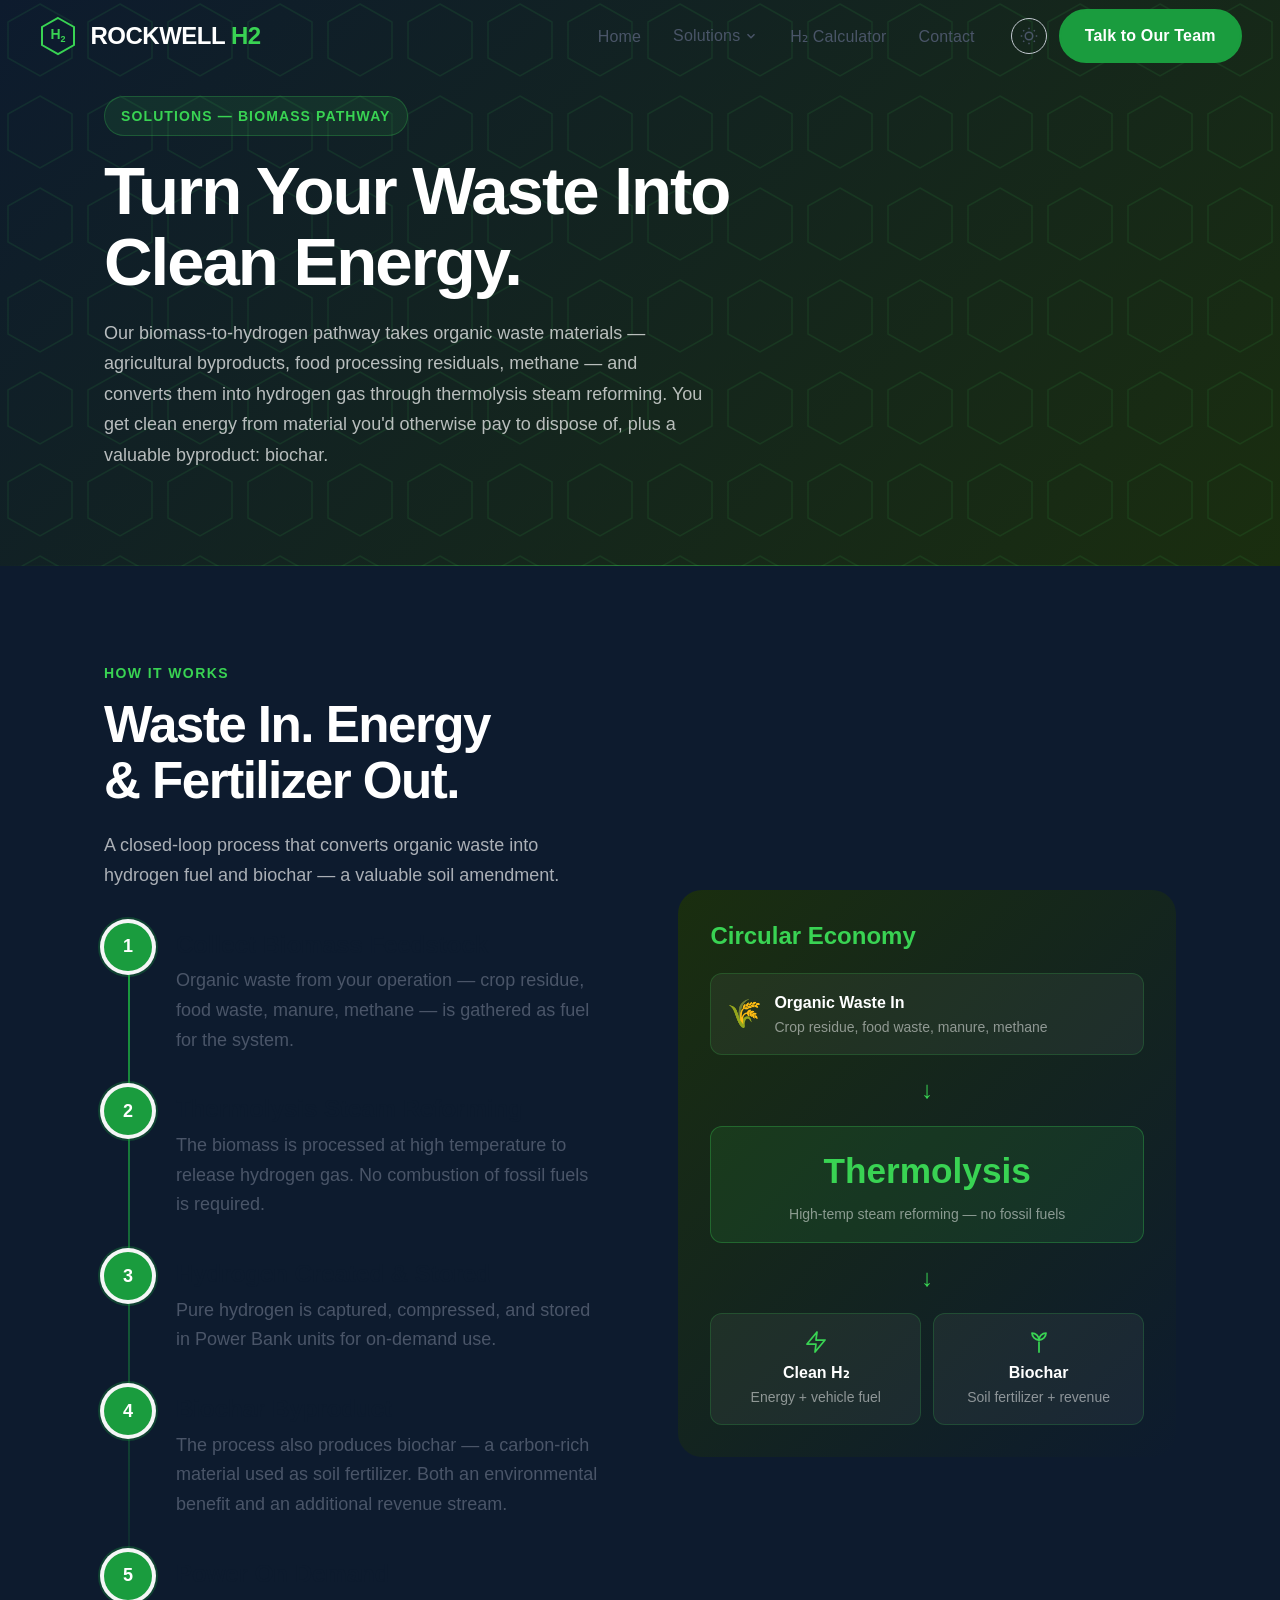
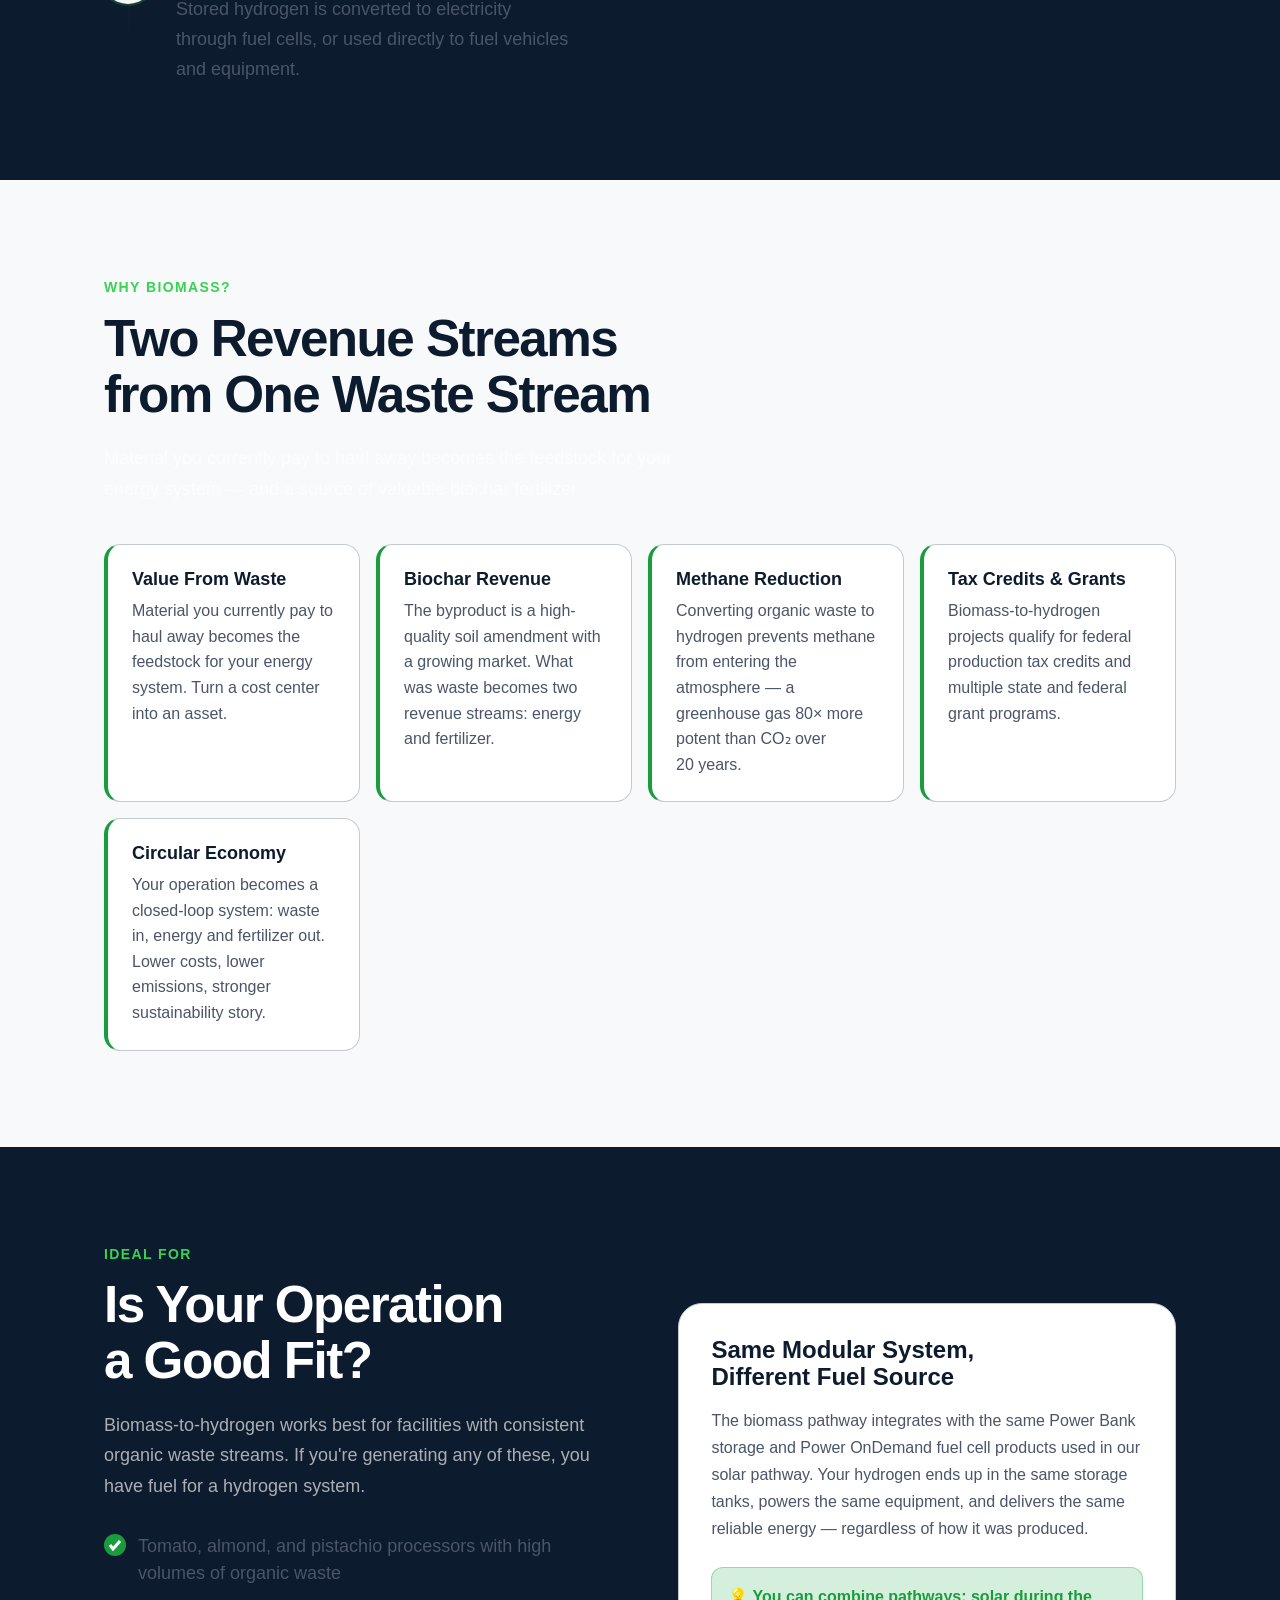
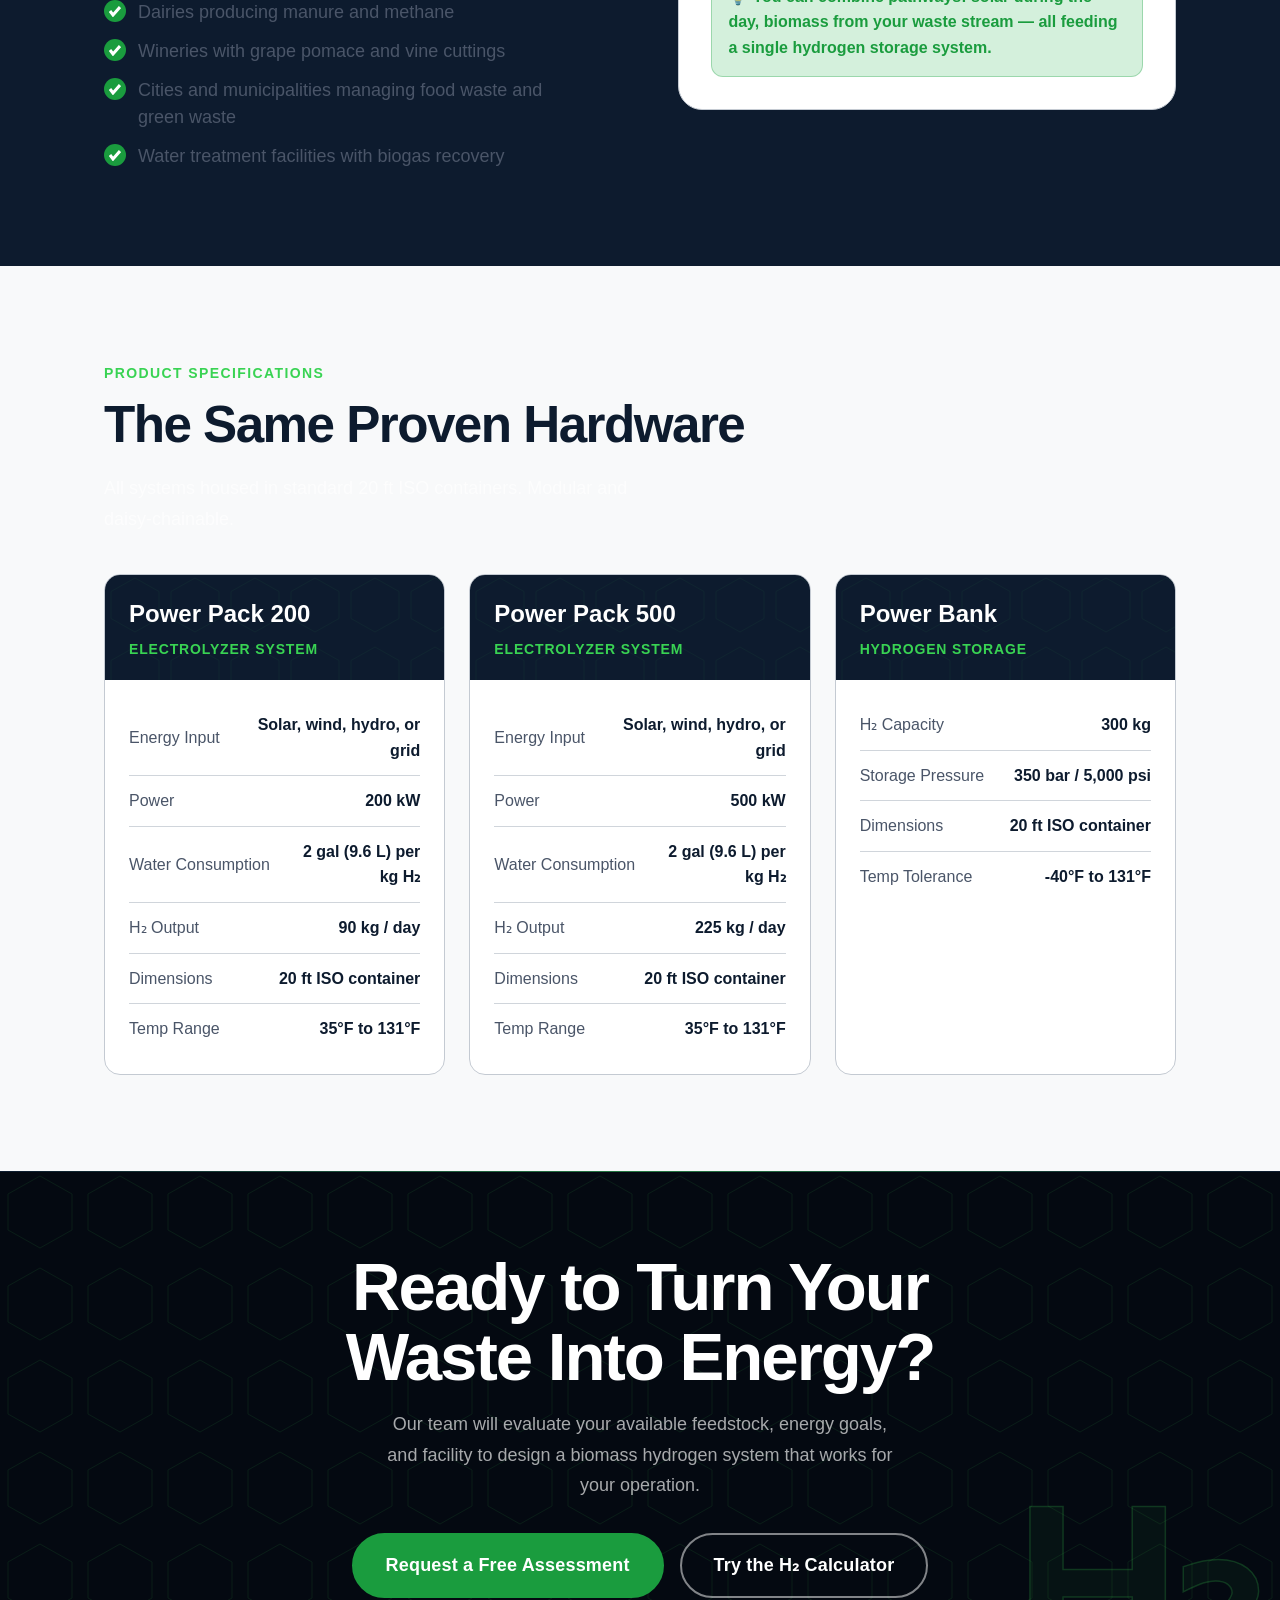
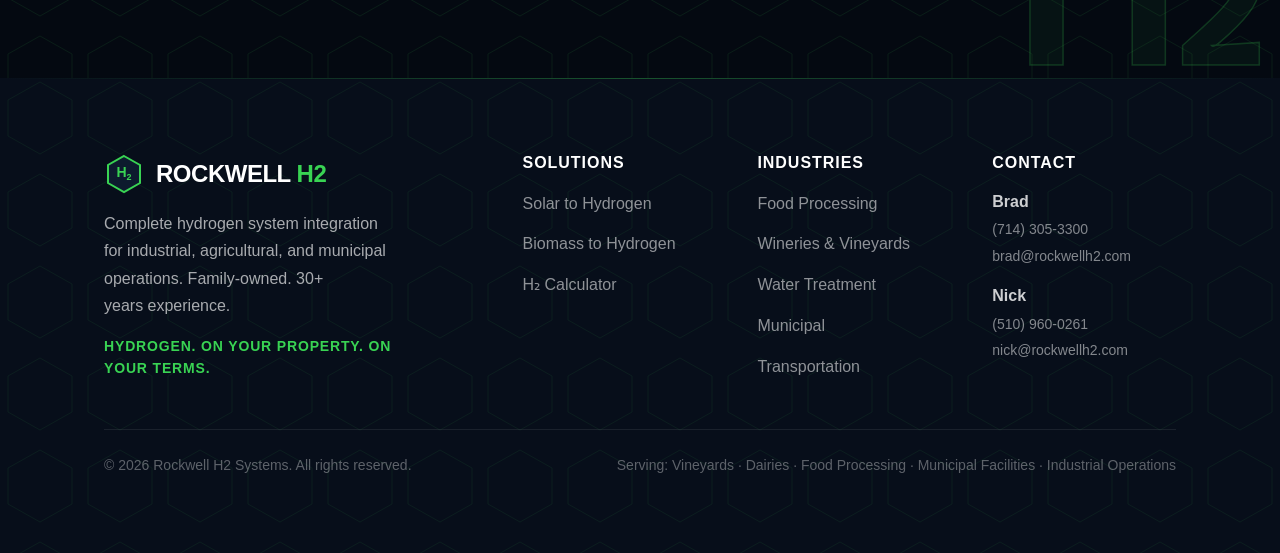
==== biomass.html @ 5718ad21 "feat: mobile layout for biomass.html inner page Add inner-two-col class to 2-col inline grid wrapper" ====
<!DOCTYPE html>
<html lang="en" data-theme="light">
<head>
  <meta charset="UTF-8" />
  <meta name="viewport" content="width=device-width, initial-scale=1.0" />
  <title>Biomass to Hydrogen — Rockwell H2 Systems</title>
  <meta name="description" content="Turn organic waste into clean hydrogen energy. Rockwell H2's biomass-to-hydrogen systems use thermolysis steam reforming to convert agricultural byproducts, food waste, and methane into hydrogen — plus biochar fertilizer." />
  <link rel="preconnect" href="https://api.fontshare.com" />
  <link href="https://api.fontshare.com/v2/css?f[]=cabinet-grotesk@400,500,700,800,900&f[]=satoshi@400,500,700&display=swap" rel="stylesheet" />
  <link rel="stylesheet" href="./base.css" />
  <link rel="stylesheet" href="./style.css" />
</head>
<body>
<a class="skip-link" href="#main-content">Skip to main content</a>

<!-- HEADER -->
<header class="site-header" id="site-header">
  <nav class="nav container">
    <a href="./index.html" class="nav-logo" aria-label="Rockwell H2 Systems Home">
      <svg class="nav-logo-mark" viewBox="0 0 40 40" fill="none">
        <polygon points="20,2 36,11 36,29 20,38 4,29 4,11" fill="#0d1b2e" stroke="#39d353" stroke-width="2"/>
        <text text-anchor="middle" font-family="sans-serif" font-weight="900" fill="#39d353"><tspan x="20" y="23" font-size="14">H</tspan><tspan dy="3" font-size="9">2</tspan></text>
      </svg>
      <span class="nav-logo-text">ROCKWELL <span>H2</span></span>
    </a>
    <ul class="nav-links" role="list">
      <li><a href="./index.html">Home</a></li>
      <li class="nav-dropdown">
        <button class="nav-dropdown-toggle" aria-haspopup="true" aria-expanded="false">
          Solutions
          <svg width="14" height="14" viewBox="0 0 24 24" fill="none" stroke="currentColor" stroke-width="2.5"><path d="M6 9l6 6 6-6"/></svg>
        </button>
        <div class="nav-dropdown-menu">
          <a href="./solar.html">Solar to Hydrogen</a>
          <a href="./biomass.html" aria-current="page">Biomass to Hydrogen</a>
        </div>
      </li>
      <li><a href="./calculator.html">H₂ Calculator</a></li>
      <li><a href="./contact.html">Contact</a></li>
    </ul>
    <div class="nav-right">
      <button class="theme-toggle" data-theme-toggle aria-label="Switch to dark mode">
        <svg width="18" height="18" viewBox="0 0 24 24" fill="none" stroke="currentColor" stroke-width="2"><circle cx="12" cy="12" r="5"/><path d="M12 1v2M12 21v2M4.22 4.22l1.42 1.42M18.36 18.36l1.42 1.42M1 12h2M21 12h2M4.22 19.78l1.42-1.42M18.36 5.64l1.42-1.42"/></svg>
      </button>
      <a href="./contact.html" class="btn btn-primary">Talk to Our Team</a>
    </div>
    <button class="nav-hamburger" id="hamburger" aria-label="Open menu" aria-expanded="false">
      <svg width="24" height="24" viewBox="0 0 24 24" fill="none" stroke="currentColor" stroke-width="2"><path d="M3 12h18M3 6h18M3 18h18"/></svg>
    </button>
  </nav>
</header>

<div class="mobile-menu" id="mobile-menu" role="dialog" aria-modal="true" aria-label="Navigation menu">
  <div class="mobile-menu-header">
    <a href="./index.html" class="nav-logo">
      <svg class="nav-logo-mark" viewBox="0 0 40 40" fill="none">
        <polygon points="20,2 36,11 36,29 20,38 4,29 4,11" fill="#0d1b2e" stroke="#39d353" stroke-width="2"/>
        <text text-anchor="middle" font-family="sans-serif" font-weight="900" fill="#39d353"><tspan x="20" y="23" font-size="14">H</tspan><tspan dy="3" font-size="9">2</tspan></text>
      </svg>
      <span class="nav-logo-text">ROCKWELL <span>H2</span></span>
    </a>
    <button class="mobile-menu-close" id="mobile-close" aria-label="Close menu">
      <svg width="24" height="24" viewBox="0 0 24 24" fill="none" stroke="currentColor" stroke-width="2"><path d="M18 6L6 18M6 6l12 12"/></svg>
    </button>
  </div>
  <a href="./index.html">Home</a>
  <a href="./solar.html">Solar to Hydrogen</a>
  <a href="./biomass.html">Biomass to Hydrogen</a>
  <a href="./calculator.html">H₂ Calculator</a>
  <a href="./contact.html">Contact</a>
  <div style="margin-top: auto; padding-top: 2rem;"><a href="./contact.html" class="btn btn-primary btn-lg" style="width:100%;justify-content:center;">Talk to Our Team</a></div>
</div>

<main id="main-content">
  <!-- PAGE HERO -->
  <section class="page-hero" style="background: linear-gradient(135deg, #0d1b2e 0%, #1a2e0f 100%);" data-nav-dark>
    <div class="page-hero-hex"></div>
    <div class="container page-hero-content">
      <span class="page-eyebrow">Solutions — Biomass Pathway</span>
      <h1>Turn Your Waste Into<br>Clean Energy.</h1>
      <p class="page-hero-sub">Our biomass-to-hydrogen pathway takes organic waste materials — agricultural byproducts, food processing residuals, methane — and converts them into hydrogen gas through thermolysis steam reforming. You get clean energy from material you'd otherwise pay to dispose of, plus a valuable byproduct: biochar.</p>
    </div>
  </section>

  <!-- HOW IT WORKS -->
  <section class="section">
    <div class="container">
      <div class="inner-two-col" style="display: grid; grid-template-columns: 1fr 1fr; gap: clamp(var(--space-10), 6vw, var(--space-20)); align-items: center;">
        <div class="reveal">
          <span class="section-eyebrow">How It Works</span>
          <h2 class="section-heading">Waste In. Energy &amp; Fertilizer Out.</h2>
          <p class="section-sub" style="margin-bottom: var(--space-8);">A closed-loop process that converts organic waste into hydrogen fuel and biochar — a valuable soil amendment.</p>
          <div class="steps">
            <div class="step">
              <div class="step-number">1</div>
              <div class="step-content">
                <h3 class="step-title">Collect Biomass Feedstock</h3>
                <p class="step-desc">Organic waste from your operation — crop residue, food waste, manure, methane — is gathered as fuel for the system.</p>
              </div>
            </div>
            <div class="step">
              <div class="step-number">2</div>
              <div class="step-content">
                <h3 class="step-title">Thermolysis Steam Reforming</h3>
                <p class="step-desc">The biomass is processed at high temperature to release hydrogen gas. No combustion of fossil fuels is required.</p>
              </div>
            </div>
            <div class="step">
              <div class="step-number">3</div>
              <div class="step-content">
                <h3 class="step-title">Hydrogen Created &amp; Stored</h3>
                <p class="step-desc">Pure hydrogen is captured, compressed, and stored in Power Bank units for on-demand use.</p>
              </div>
            </div>
            <div class="step">
              <div class="step-number">4</div>
              <div class="step-content">
                <h3 class="step-title">Biochar Byproduct</h3>
                <p class="step-desc">The process also produces biochar — a carbon-rich material used as soil fertilizer. Both an environmental benefit and an additional revenue stream.</p>
              </div>
            </div>
            <div class="step">
              <div class="step-number">5</div>
              <div class="step-content">
                <h3 class="step-title">Power On Demand</h3>
                <p class="step-desc">Stored hydrogen is converted to electricity through fuel cells, or used directly to fuel vehicles and equipment.</p>
              </div>
            </div>
          </div>
        </div>
        <div class="reveal reveal-delay-2 desktop-only">
          <!-- Circular economy visual -->
          <div style="background: linear-gradient(135deg, #1a2e0f 0%, #0d1b2e 100%); border-radius: var(--radius-2xl); padding: var(--space-8); position: relative; overflow: hidden;">
            <div style="position: absolute; inset: 0; background-image: url(\"data:image/svg+xml,%3Csvg xmlns='http://www.w3.org/2000/svg' width='80' height='92' viewBox='0 0 80 92'%3E%3Cpath d='M40 4 L72 22 L72 58 L40 76 L8 58 L8 22 Z' fill='none' stroke='%2339d353' stroke-width='1'/%3E%3C/svg%3E\"); background-size: 80px 92px; opacity: 0.08;"></div>
            <div style="position: relative; z-index:1;">
              <h3 style="font-family: var(--font-display); font-weight: 800; color: var(--color-accent); font-size: var(--text-lg); margin-bottom: var(--space-6);">Circular Economy</h3>
              <div style="display: flex; flex-direction: column; gap: var(--space-4);">
                <div style="background: rgba(255,255,255,0.05); border: 1px solid rgba(57,211,83,0.2); border-radius: var(--radius-lg); padding: var(--space-4); display: flex; align-items: center; gap: var(--space-3);">
                  <span style="font-size: 1.75rem; flex-shrink:0;">🌾</span>
                  <div>
                    <div style="font-weight: 700; color: #fff; font-size: var(--text-sm);">Organic Waste In</div>
                    <div style="font-size: var(--text-xs); color: rgba(255,255,255,0.5);">Crop residue, food waste, manure, methane</div>
                  </div>
                </div>
                <div style="text-align:center; color: var(--color-accent); font-size: 1.5rem;">↓</div>
                <div style="background: rgba(57,211,83,0.1); border: 1px solid rgba(57,211,83,0.3); border-radius: var(--radius-lg); padding: var(--space-4); text-align:center;">
                  <div style="font-family: var(--font-display); font-weight: 800; color: var(--color-accent); font-size: var(--text-xl);">Thermolysis</div>
                  <div style="font-size: var(--text-xs); color: rgba(255,255,255,0.5); margin-top: 4px;">High-temp steam reforming — no fossil fuels</div>
                </div>
                <div style="text-align:center; color: var(--color-accent); font-size: 1.5rem;">↓</div>
                <div style="display: grid; grid-template-columns: 1fr 1fr; gap: var(--space-3);">
                  <div style="background: rgba(255,255,255,0.05); border: 1px solid rgba(57,211,83,0.2); border-radius: var(--radius-lg); padding: var(--space-4); text-align:center;">
                    <div style="margin-bottom: 6px; display:flex; justify-content:center; color: var(--color-accent);" aria-hidden="true"><svg width="24" height="24" viewBox="0 0 24 24" fill="none" stroke="currentColor" stroke-width="1.75" stroke-linecap="round" stroke-linejoin="round"><path d="M13 2L3 14h9l-1 8 10-12h-9l1-8z"/></svg></div>
                    <div style="font-weight: 700; color: #fff; font-size: var(--text-sm);">Clean H₂</div>
                    <div style="font-size: var(--text-xs); color: rgba(255,255,255,0.5);">Energy + vehicle fuel</div>
                  </div>
                  <div style="background: rgba(255,255,255,0.05); border: 1px solid rgba(57,211,83,0.2); border-radius: var(--radius-lg); padding: var(--space-4); text-align:center;">
                    <div style="margin-bottom: 6px; display:flex; justify-content:center; color: var(--color-accent);" aria-hidden="true"><svg width="24" height="24" viewBox="0 0 24 24" fill="none" stroke="currentColor" stroke-width="1.75" stroke-linecap="round" stroke-linejoin="round"><path d="M12 22V12"/><path d="M5 3a7 7 0 0 0 7 7 7 7 0 0 0-7-7"/><path d="M19 3a7 7 0 0 1-7 7 7 7 0 0 1 7-7"/></svg></div>
                    <div style="font-weight: 700; color: #fff; font-size: var(--text-sm);">Biochar</div>
                    <div style="font-size: var(--text-xs); color: rgba(255,255,255,0.5);">Soil fertilizer + revenue</div>
                  </div>
                </div>
              </div>
            </div>
          </div>
        </div>
      </div>
    </div>
  </section>

  <!-- WHY BIOMASS -->
  <section class="section" style="background: var(--color-surface-2);">
    <div class="container">
      <div class="reveal" style="margin-bottom: var(--space-10);">
        <span class="section-eyebrow">Why Biomass?</span>
        <h2 class="section-heading">Two Revenue Streams from One Waste Stream</h2>
        <p class="section-sub">Material you currently pay to haul away becomes the feedstock for your energy system — and a source of valuable biochar fertilizer.</p>
      </div>
      <div class="biomass-benefits">
        <div class="biomass-benefit reveal reveal-delay-1">
          <h3 class="biomass-benefit-title">Value From Waste</h3>
          <p class="biomass-benefit-desc">Material you currently pay to haul away becomes the feedstock for your energy system. Turn a cost center into an asset.</p>
        </div>
        <div class="biomass-benefit reveal reveal-delay-2">
          <h3 class="biomass-benefit-title">Biochar Revenue</h3>
          <p class="biomass-benefit-desc">The byproduct is a high-quality soil amendment with a growing market. What was waste becomes two revenue streams: energy and fertilizer.</p>
        </div>
        <div class="biomass-benefit reveal reveal-delay-3">
          <h3 class="biomass-benefit-title">Methane Reduction</h3>
          <p class="biomass-benefit-desc">Converting organic waste to hydrogen prevents methane from entering the atmosphere — a greenhouse gas 80× more potent than CO₂ over 20 years.</p>
        </div>
        <div class="biomass-benefit reveal reveal-delay-4">
          <h3 class="biomass-benefit-title">Tax Credits &amp; Grants</h3>
          <p class="biomass-benefit-desc">Biomass-to-hydrogen projects qualify for federal production tax credits and multiple state and federal grant programs.</p>
        </div>
        <div class="biomass-benefit reveal reveal-delay-5">
          <h3 class="biomass-benefit-title">Circular Economy</h3>
          <p class="biomass-benefit-desc">Your operation becomes a closed-loop system: waste in, energy and fertilizer out. Lower costs, lower emissions, stronger sustainability story.</p>
        </div>
      </div>
    </div>
  </section>

  <!-- IDEAL FOR -->
  <section class="section">
    <div class="container">
      <div class="inner-two-col" style="display: grid; grid-template-columns: 1fr 1fr; gap: clamp(var(--space-10), 6vw, var(--space-20)); align-items: center;">
        <div class="reveal">
          <span class="section-eyebrow">Ideal For</span>
          <h2 class="section-heading">Is Your Operation a Good Fit?</h2>
          <p class="section-sub" style="margin-bottom: var(--space-8);">Biomass-to-hydrogen works best for facilities with consistent organic waste streams. If you're generating any of these, you have fuel for a hydrogen system.</p>
          <ul class="ideal-list">
            <li class="ideal-item">
              <span class="ideal-check"><svg viewBox="0 0 12 12" fill="none" stroke="white" stroke-width="3"><path d="M1 6l3 4 7-8"/></svg></span>
              Tomato, almond, and pistachio processors with high volumes of organic waste
            </li>
            <li class="ideal-item">
              <span class="ideal-check"><svg viewBox="0 0 12 12" fill="none" stroke="white" stroke-width="3"><path d="M1 6l3 4 7-8"/></svg></span>
              Dairies producing manure and methane
            </li>
            <li class="ideal-item">
              <span class="ideal-check"><svg viewBox="0 0 12 12" fill="none" stroke="white" stroke-width="3"><path d="M1 6l3 4 7-8"/></svg></span>
              Wineries with grape pomace and vine cuttings
            </li>
            <li class="ideal-item">
              <span class="ideal-check"><svg viewBox="0 0 12 12" fill="none" stroke="white" stroke-width="3"><path d="M1 6l3 4 7-8"/></svg></span>
              Cities and municipalities managing food waste and green waste
            </li>
            <li class="ideal-item">
              <span class="ideal-check"><svg viewBox="0 0 12 12" fill="none" stroke="white" stroke-width="3"><path d="M1 6l3 4 7-8"/></svg></span>
              Water treatment facilities with biogas recovery
            </li>
          </ul>
        </div>
        <div class="reveal reveal-delay-2 desktop-only">
          <div style="background: var(--color-surface); border: 1px solid var(--color-border); border-radius: var(--radius-2xl); padding: var(--space-8);">
            <h3 style="font-family: var(--font-display); font-weight: 800; color: var(--color-text); font-size: var(--text-lg); margin-bottom: var(--space-4);">Same Modular System, Different Fuel Source</h3>
            <p style="font-size: var(--text-sm); color: var(--color-text-muted); line-height: 1.7; margin-bottom: var(--space-6);">The biomass pathway integrates with the same Power Bank storage and Power OnDemand fuel cell products used in our solar pathway. Your hydrogen ends up in the same storage tanks, powers the same equipment, and delivers the same reliable energy — regardless of how it was produced.</p>
            <div style="background: var(--color-primary-highlight); border: 1px solid color-mix(in oklch, var(--color-primary) 30%, transparent); border-radius: var(--radius-lg); padding: var(--space-4);">
              <p style="font-size: var(--text-sm); color: var(--color-primary); font-weight: 600; margin: 0; line-height: 1.6;">💡 You can combine pathways: solar during the day, biomass from your waste stream — all feeding a single hydrogen storage system.</p>
            </div>
          </div>
        </div>
      </div>
    </div>
  </section>

  <!-- PRODUCT SPECS -->
  <section class="section" style="background: var(--color-surface-2);">
    <div class="container">
      <div class="reveal" style="margin-bottom: var(--space-10);">
        <span class="section-eyebrow">Product Specifications</span>
        <h2 class="section-heading">The Same Proven Hardware</h2>
        <p class="section-sub">All systems housed in standard 20 ft ISO containers. Modular and daisy-chainable.</p>
      </div>
      <div class="spec-grid">
        <div class="spec-card reveal reveal-delay-1">
          <div class="spec-card-header">
            <div class="spec-card-name">Power Pack 200</div>
            <div class="spec-card-type">Electrolyzer System</div>
          </div>
          <div class="spec-table">
            <div class="spec-row"><span class="spec-label">Energy Input</span><span class="spec-value">Solar, wind, hydro, or grid</span></div>
            <div class="spec-row"><span class="spec-label">Power</span><span class="spec-value">200 kW</span></div>
            <div class="spec-row"><span class="spec-label">Water Consumption</span><span class="spec-value">2 gal (9.6 L) per kg H₂</span></div>
            <div class="spec-row"><span class="spec-label">H₂ Output</span><span class="spec-value">90 kg / day</span></div>
            <div class="spec-row"><span class="spec-label">Dimensions</span><span class="spec-value">20 ft ISO container</span></div>
            <div class="spec-row"><span class="spec-label">Temp Range</span><span class="spec-value">35°F to 131°F</span></div>
          </div>
        </div>
        <div class="spec-card reveal reveal-delay-2">
          <div class="spec-card-header">
            <div class="spec-card-name">Power Pack 500</div>
            <div class="spec-card-type">Electrolyzer System</div>
          </div>
          <div class="spec-table">
            <div class="spec-row"><span class="spec-label">Energy Input</span><span class="spec-value">Solar, wind, hydro, or grid</span></div>
            <div class="spec-row"><span class="spec-label">Power</span><span class="spec-value">500 kW</span></div>
            <div class="spec-row"><span class="spec-label">Water Consumption</span><span class="spec-value">2 gal (9.6 L) per kg H₂</span></div>
            <div class="spec-row"><span class="spec-label">H₂ Output</span><span class="spec-value">225 kg / day</span></div>
            <div class="spec-row"><span class="spec-label">Dimensions</span><span class="spec-value">20 ft ISO container</span></div>
            <div class="spec-row"><span class="spec-label">Temp Range</span><span class="spec-value">35°F to 131°F</span></div>
          </div>
        </div>
        <div class="spec-card reveal reveal-delay-3">
          <div class="spec-card-header">
            <div class="spec-card-name">Power Bank</div>
            <div class="spec-card-type">Hydrogen Storage</div>
          </div>
          <div class="spec-table">
            <div class="spec-row"><span class="spec-label">H₂ Capacity</span><span class="spec-value">300 kg</span></div>
            <div class="spec-row"><span class="spec-label">Storage Pressure</span><span class="spec-value">350 bar / 5,000 psi</span></div>
            <div class="spec-row"><span class="spec-label">Dimensions</span><span class="spec-value">20 ft ISO container</span></div>
            <div class="spec-row"><span class="spec-label">Temp Tolerance</span><span class="spec-value">-40°F to 131°F</span></div>
          </div>
        </div>
      </div>
    </div>
  </section>

  <hr class="section-divider" aria-hidden="true" />

  <!-- CTA -->
  <section class="cta-banner" style="background: linear-gradient(135deg, #1a2e0f 0%, #0d1b2e 100%);">
    <div class="cta-h2-watermark" aria-hidden="true">H₂</div>
    <div class="container">
      <div class="cta-banner-content reveal">
        <h2>Ready to Turn Your Waste Into Energy?</h2>
        <p>Our team will evaluate your available feedstock, energy goals, and facility to design a biomass hydrogen system that works for your operation.</p>
        <div class="cta-banner-actions">
          <a href="./contact.html" class="btn btn-primary btn-lg">Request a Free Assessment</a>
          <a href="./calculator.html" class="btn btn-outline-white btn-lg">Try the H₂ Calculator</a>
        </div>
      </div>
    </div>
  </section>
</main>

<footer class="site-footer">
  <div class="container">
    <div class="footer-grid">
      <div>
        <a href="./index.html" class="nav-logo" style="margin-bottom: var(--space-4);">
          <svg class="nav-logo-mark" viewBox="0 0 40 40" fill="none">
            <polygon points="20,2 36,11 36,29 20,38 4,29 4,11" fill="#0d1b2e" stroke="#39d353" stroke-width="2"/>
            <text text-anchor="middle" font-family="sans-serif" font-weight="900" fill="#39d353"><tspan x="20" y="23" font-size="14">H</tspan><tspan dy="3" font-size="9">2</tspan></text>
          </svg>
          <span class="nav-logo-text">ROCKWELL <span style="color: var(--color-accent);">H2</span></span>
        </a>
        <p class="footer-brand-desc">Complete hydrogen system integration for industrial, agricultural, and municipal operations. Family-owned. 30+ years experience.</p>
        <p class="footer-tagline">HYDROGEN. ON YOUR PROPERTY. ON YOUR TERMS.</p>
      </div>
      <div>
        <h4 class="footer-col-title">Solutions</h4>
        <ul class="footer-links" role="list">
          <li><a href="./solar.html">Solar to Hydrogen</a></li>
          <li><a href="./biomass.html">Biomass to Hydrogen</a></li>
          <li><a href="./calculator.html">H₂ Calculator</a></li>
        </ul>
      </div>
      <div>
        <h4 class="footer-col-title">Industries</h4>
        <ul class="footer-links" role="list">
          <li><a href="./contact.html">Food Processing</a></li>
          <li><a href="./contact.html">Wineries &amp; Vineyards</a></li>
          <li><a href="./contact.html">Water Treatment</a></li>
          <li><a href="./contact.html">Municipal</a></li>
          <li><a href="./contact.html">Transportation</a></li>
        </ul>
      </div>
      <div>
        <h4 class="footer-col-title">Contact</h4>
        <div class="footer-contact-item">
          <span class="footer-contact-name">Brad</span>
          <a href="tel:7143053300">(714) 305-3300</a>
          <a href="mailto:brad@rockwellh2.com">brad@rockwellh2.com</a>
        </div>
        <div class="footer-contact-item">
          <span class="footer-contact-name">Nick</span>
          <a href="tel:5109600261">(510) 960-0261</a>
          <a href="mailto:nick@rockwellh2.com">nick@rockwellh2.com</a>
        </div>
      </div>
    </div>
    <div class="footer-bottom">
      <span>© 2026 Rockwell H2 Systems. All rights reserved.</span>
      <span>Serving: Vineyards · Dairies · Food Processing · Municipal Facilities · Industrial Operations</span>
    </div>
  </div>
</footer>

<script src="./app.js"></script>
<script data-pplx-inline-edit>
(function(){
  if(window===window.top)return;
  function inlineAll(orig,clone){
    if(orig.nodeType!==1)return;
    try{
      var cs=getComputedStyle(orig);
      var t='';
      for(var i=0;i<cs.length;i++){t+=cs[i]+':'+cs.getPropertyValue(cs[i])+';';}
      clone.style.cssText=t;
    }catch(e){}
    var oc=orig.children,cc=clone.children;
    for(var j=0;j<oc.length&&j<cc.length;j++){inlineAll(oc[j],cc[j]);}
  }
  function stripExternal(clone){
    var imgs=clone.querySelectorAll('img');
    for(var i=0;i<imgs.length;i++){
      var s=imgs[i].getAttribute('src');
      if(s&&!s.startsWith('data:'))imgs[i].removeAttribute('src');
    }
    var all=clone.querySelectorAll('*');
    for(var i=0;i<all.length;i++){
      var st=all[i].style.cssText;
      if(st&&st.indexOf('url(')>=0){
        all[i].style.cssText=st.replace(/url\(["']?(?!data:)[^)"']*["']?\)/gi,'none');
      }
    }
  }
  window.addEventListener('message',function(e){
    if(!e.data||e.data.type!=='INLINE_EDIT_CAPTURE_REQUEST')return;
    var scrollX=window.scrollX||window.pageXOffset||0;
    var scrollY=window.scrollY||window.pageYOffset||0;
    var w=window.innerWidth,h=window.innerHeight;
    try{
      var clone=document.documentElement.cloneNode(true);
      var rm=clone.querySelectorAll('script,link[rel="stylesheet"],style');
      for(var i=0;i<rm.length;i++){rm[i].remove();}
      inlineAll(document.documentElement,clone);
      stripExternal(clone);
      var html=new XMLSerializer().serializeToString(clone);
      var svg='<svg xmlns="http://www.w3.org/2000/svg" width="'+w+'" height="'+h+'">'
        +'<foreignObject width="100%" height="100%">'
        +'<div xmlns="http://www.w3.org/1999/xhtml" style="width:'+w+'px;height:'+h+'px;overflow:hidden">'
        +'<div style="transform:translate(-'+scrollX+'px,-'+scrollY+'px);transform-origin:top left">'
        +html+'</div></div></foreignObject></svg>';
      var svgUrl='data:image/svg+xml;charset=utf-8,'+encodeURIComponent(svg);
      var img=new Image();
      img.onload=function(){
        var c=document.createElement('canvas');c.width=w;c.height=h;
        c.getContext('2d').drawImage(img,0,0);
        window.parent.postMessage({type:'INLINE_EDIT_SCREENSHOT_RESULT',dataUrl:c.toDataURL('image/png'),scrollX:scrollX,scrollY:scrollY},'*');
      };
      img.onerror=function(){
        window.parent.postMessage({type:'INLINE_EDIT_SCREENSHOT_RESULT',dataUrl:null,scrollX:scrollX,scrollY:scrollY},'*');
      };
      img.src=svgUrl;
    }catch(err){
      window.parent.postMessage({type:'INLINE_EDIT_SCREENSHOT_RESULT',dataUrl:null,scrollX:scrollX,scrollY:scrollY},'*');
    }
  });
})();
</script></body>
</html>
---- base.css ----
/* base.css — Rockwell H2 Systems */
*,
*::before,
*::after {
  box-sizing: border-box;
  margin: 0;
  padding: 0;
}

html {
  -moz-text-size-adjust: none;
  -webkit-text-size-adjust: none;
  text-size-adjust: none;
  -webkit-font-smoothing: antialiased;
  -moz-osx-font-smoothing: grayscale;
  text-rendering: optimizeLegibility;
  scroll-behavior: smooth;
  hanging-punctuation: first last;
  scroll-padding-top: var(--space-16);
}

body {
  min-height: 100dvh;
  line-height: 1.6;
  font-family: var(--font-body, sans-serif);
  font-size: var(--text-base);
  color: var(--color-text);
  background-color: var(--color-bg);
}

img, picture, video, canvas, svg {
  display: block;
  max-width: 100%;
  height: auto;
}

ul[role='list'], ol[role='list'] {
  list-style: none;
}

input, button, textarea, select {
  font: inherit;
  color: inherit;
}

h1, h2, h3, h4, h5, h6 {
  text-wrap: balance;
  line-height: 1.15;
}

p, li, figcaption {
  text-wrap: pretty;
  max-width: 72ch;
}

::selection {
  background: oklch(from var(--color-primary) l c h / 0.25);
  color: var(--color-text);
}

:focus-visible {
  outline: 2px solid var(--color-primary);
  outline-offset: 3px;
  border-radius: var(--radius-sm);
}

@media (prefers-reduced-motion: reduce) {
  *, *::before, *::after {
    animation-duration: 0.01ms !important;
    animation-iteration-count: 1 !important;
    transition-duration: 0.01ms !important;
    scroll-behavior: auto !important;
  }
}

button {
  cursor: pointer;
  background: none;
  border: none;
}

table {
  border-collapse: collapse;
  width: 100%;
}

a, button, [role='button'], [role='link'], input, textarea, select {
  transition:
    color var(--transition-interactive),
    background var(--transition-interactive),
    border-color var(--transition-interactive),
    box-shadow var(--transition-interactive),
    opacity var(--transition-interactive);
}

.sr-only {
  position: absolute;
  width: 1px;
  height: 1px;
  padding: 0;
  margin: -1px;
  overflow: hidden;
  clip: rect(0, 0, 0, 0);
  white-space: nowrap;
  border-width: 0;
}

/* ============================================================
   VISIBILITY UTILITIES
   ============================================================ */
.mobile-only  { display: none !important; }
/* .desktop-only — visible by default, hidden only inside @media (max-width: 900px) */
---- style.css ----
/* style.css — Rockwell H2 Systems Design System */

/* ============================================================
   FONTS
   ============================================================ */
/* Cabinet Grotesk (display/headings) + Satoshi (body) from Fontshare */

/* ============================================================
   DESIGN TOKENS
   ============================================================ */
:root,
[data-theme='light'] {
  /* Type Scale */
  --text-xs:   clamp(0.75rem,  0.7rem + 0.25vw,  0.875rem);
  --text-sm:   clamp(0.875rem, 0.8rem + 0.35vw,  1rem);
  --text-base: clamp(1rem,     0.95rem + 0.25vw, 1.125rem);
  --text-lg:   clamp(1.125rem, 1rem + 0.75vw,    1.5rem);
  --text-xl:   clamp(1.5rem,   1.2rem + 1.25vw,  2.25rem);
  --text-2xl:  clamp(2rem,     1.2rem + 2.5vw,   3.5rem);
  --text-3xl:  clamp(2.5rem,   1rem + 4vw,       5rem);
  --text-hero: clamp(3rem,     0.5rem + 7vw,     8rem);

  /* Spacing */
  --space-1:  0.25rem;
  --space-2:  0.5rem;
  --space-3:  0.75rem;
  --space-4:  1rem;
  --space-5:  1.25rem;
  --space-6:  1.5rem;
  --space-8:  2rem;
  --space-10: 2.5rem;
  --space-12: 3rem;
  --space-16: 4rem;
  --space-20: 5rem;
  --space-24: 6rem;
  --space-32: 8rem;

  /* Rockwell H2 Brand Palette
     Primary: Deep Navy (#0d1b2e) — authority, tech, trust
     Accent: Electric Green (#39d353) — hydrogen, clean energy, innovation
     Secondary: Slate Blue (#1e3a5f) for dark surfaces */

  /* Surfaces */
  --color-bg:              #f5f6f7;
  --color-surface:         #ffffff;
  --color-surface-2:       #f8f9fa;
  --color-surface-offset:  #eef0f2;
  --color-surface-offset-2:#e4e7eb;
  --color-surface-dynamic: #dce0e5;
  --color-divider:         #d0d5db;
  --color-border:          #c4cad2;

  /* Text */
  --color-text:            #0d1b2e;
  --color-text-muted:      #4a5568;
  --color-text-faint:      #9aa5b4;
  --color-text-inverse:    #f5f6f7;

  /* Primary Accent: Electric Green */
  --color-primary:         #1a9c3e;
  --color-primary-hover:   #14782f;
  --color-primary-active:  #0e5521;
  --color-primary-highlight: #d4f0dc;

  /* Secondary: Navy */
  --color-navy:            #0d1b2e;
  --color-navy-mid:        #1e3a5f;
  --color-navy-light:      #2a4f7c;

  /* Accent Bright Green */
  --color-accent:          #39d353;
  --color-accent-muted:    #2ab545;

  /* Warning */
  --color-warning:         #d4770a;
  --color-warning-highlight: #fde8c8;

  /* Error */
  --color-error:           #c53030;
  --color-error-highlight: #fed7d7;

  /* Success */
  --color-success:         #276749;
  --color-success-highlight: #c6f6d5;

  /* Radius */
  --radius-sm:   0.375rem;
  --radius-md:   0.5rem;
  --radius-lg:   0.75rem;
  --radius-xl:   1rem;
  --radius-2xl:  1.5rem;
  --radius-full: 9999px;

  /* Transitions */
  --transition-interactive: 180ms cubic-bezier(0.16, 1, 0.3, 1);
  --transition-slow:        350ms cubic-bezier(0.16, 1, 0.3, 1);

  /* Shadows */
  --shadow-sm:  0 1px 3px oklch(0.15 0.03 230 / 0.08);
  --shadow-md:  0 4px 16px oklch(0.15 0.03 230 / 0.10);
  --shadow-lg:  0 12px 40px oklch(0.15 0.03 230 / 0.14);
  --shadow-xl:  0 24px 64px oklch(0.15 0.03 230 / 0.18);

  /* Content widths */
  --content-narrow:  640px;
  --content-default: 960px;
  --content-wide:    1200px;
  --content-full:    100%;

  /* Fonts */
  --font-display: 'Cabinet Grotesk', 'Helvetica Neue', sans-serif;
  --font-body:    'Satoshi', 'Inter', sans-serif;

  /* Visual refresh tokens */
  --color-deep:        #040911;
  --color-section-alt: #0a1525;
}

/* DARK MODE */
[data-theme='dark'],
@media (prefers-color-scheme: dark) {
  :root:not([data-theme]) {
    --color-bg:              #070d17;
    --color-surface:         #0d1b2e;
    --color-surface-2:       #101f34;
    --color-surface-offset:  #0f1e30;
    --color-surface-offset-2:#132338;
    --color-surface-dynamic: #1a2f48;
    --color-divider:         #1e3248;
    --color-border:          #263d58;
    --color-text:            #e8ecf0;
    --color-text-muted:      #8fa3b8;
    --color-text-faint:      #4a6378;
    --color-text-inverse:    #0d1b2e;
    --color-primary:         #39d353;
    --color-primary-hover:   #2ab545;
    --color-primary-active:  #1a9c3e;
    --color-primary-highlight: #0d2e16;
    --color-accent:          #39d353;
    --color-accent-muted:    #2ab545;
    --shadow-sm:  0 1px 3px oklch(0 0 0 / 0.3);
    --shadow-md:  0 4px 16px oklch(0 0 0 / 0.4);
    --shadow-lg:  0 12px 40px oklch(0 0 0 / 0.5);
    --shadow-xl:  0 24px 64px oklch(0 0 0 / 0.6);
  }
}

[data-theme='dark'] {
  --color-bg:              #070d17;
  --color-surface:         #0d1b2e;
  --color-surface-2:       #101f34;
  --color-surface-offset:  #0f1e30;
  --color-surface-offset-2:#132338;
  --color-surface-dynamic: #1a2f48;
  --color-divider:         #1e3248;
  --color-border:          #263d58;
  --color-text:            #e8ecf0;
  --color-text-muted:      #8fa3b8;
  --color-text-faint:      #4a6378;
  --color-text-inverse:    #0d1b2e;
  --color-primary:         #39d353;
  --color-primary-hover:   #2ab545;
  --color-primary-active:  #1a9c3e;
  --color-primary-highlight: #0d2e16;
  --color-accent:          #39d353;
  --color-accent-muted:    #2ab545;
  --shadow-sm:  0 1px 3px oklch(0 0 0 / 0.3);
  --shadow-md:  0 4px 16px oklch(0 0 0 / 0.4);
  --shadow-lg:  0 12px 40px oklch(0 0 0 / 0.5);
  --shadow-xl:  0 24px 64px oklch(0 0 0 / 0.6);
}

/* ============================================================
   SKIP LINK
   ============================================================ */
.skip-link {
  position: absolute;
  top: -100%;
  left: var(--space-4);
  z-index: 9999;
  background: var(--color-primary);
  color: #fff;
  padding: var(--space-3) var(--space-6);
  border-radius: var(--radius-md);
  font-weight: 700;
  font-size: var(--text-sm);
  text-decoration: none;
  transition: top 0.1s;
}
.skip-link:focus {
  top: var(--space-4);
  outline: 3px solid var(--color-accent);
  outline-offset: 2px;
}

/* ============================================================
   LAYOUT UTILITIES
   ============================================================ */
.container {
  width: 100%;
  max-width: var(--content-wide);
  margin-inline: auto;
  padding-inline: clamp(var(--space-4), 5vw, var(--space-16));
}

.container--narrow {
  max-width: var(--content-default);
}

.section {
  padding-block: clamp(var(--space-12), 8vw, var(--space-24));
}

/* ============================================================
   HEADER / NAV
   ============================================================ */
.site-header {
  position: sticky;
  top: 0;
  z-index: 100;
  background: color-mix(in oklch, var(--color-bg) 90%, transparent);
  backdrop-filter: blur(16px);
  -webkit-backdrop-filter: blur(16px);
  border-bottom: 1px solid var(--color-border);
  transition: box-shadow var(--transition-interactive), background var(--transition-interactive), border-color var(--transition-interactive);
}

.site-header--scrolled {
  box-shadow: var(--shadow-md);
}

/* Dark-hero overlay state — nav sits over a dark background */
.site-header--over-dark {
  background: transparent;
  border-bottom-color: rgba(255, 255, 255, 0.08);
  box-shadow: none;
}

.site-header--over-dark .nav-logo,
.site-header--over-dark .nav-logo-text {
  color: #fff;
}

.site-header--over-dark .nav-links a {
  color: rgba(255, 255, 255, 0.75);
}

.site-header--over-dark .nav-links a:hover {
  color: #fff;
}

.site-header--over-dark .nav-dropdown-toggle {
  color: rgba(255, 255, 255, 0.75);
}

.site-header--over-dark .nav-dropdown-toggle:hover {
  color: #fff;
}

.site-header--over-dark .theme-toggle {
  color: rgba(255, 255, 255, 0.75);
  border-color: rgba(255, 255, 255, 0.2);
}

.site-header--over-dark .theme-toggle:hover {
  background: rgba(255, 255, 255, 0.1);
  color: #fff;
  border-color: rgba(255, 255, 255, 0.4);
}

.site-header--over-dark .nav-hamburger {
  color: #fff;
}

.nav {
  display: flex;
  align-items: center;
  justify-content: space-between;
  height: 72px;
  gap: var(--space-8);
}

.nav-logo {
  display: flex;
  align-items: center;
  gap: var(--space-3);
  text-decoration: none;
  color: var(--color-text);
  flex-shrink: 0;
}

.nav-logo-mark {
  width: 40px;
  height: 40px;
  flex-shrink: 0;
}

.nav-logo-text {
  font-family: var(--font-display);
  font-weight: 800;
  font-size: var(--text-lg);
  letter-spacing: -0.02em;
  color: #fff;
  line-height: 1;
}

.nav-logo-text span {
  color: var(--color-accent);
}

.nav-links {
  display: flex;
  align-items: center;
  gap: var(--space-6);
  list-style: none;
}

.nav-links a {
  text-decoration: none;
  font-size: var(--text-sm);
  font-weight: 500;
  color: var(--color-text-muted);
  letter-spacing: 0.01em;
  padding: var(--space-2) var(--space-1);
  position: relative;
}

.nav-links a::after {
  content: '';
  position: absolute;
  bottom: -2px;
  left: 0;
  right: 0;
  height: 2px;
  background: var(--color-primary);
  transform: scaleX(0);
  transition: transform var(--transition-interactive);
  border-radius: var(--radius-full);
}

.nav-links a:hover { color: var(--color-text); }
.nav-links a:hover::after { transform: scaleX(1); }
.nav-links a.active { color: var(--color-text); }
.nav-links a.active::after { transform: scaleX(1); }

/* Dropdown */
.nav-dropdown {
  position: relative;
}

.nav-dropdown-toggle {
  display: flex;
  align-items: center;
  gap: var(--space-1);
  background: none;
  border: none;
  cursor: pointer;
  font-size: var(--text-sm);
  font-weight: 500;
  color: var(--color-text-muted);
  letter-spacing: 0.01em;
  font-family: var(--font-body);
  padding: var(--space-2) var(--space-1);
  transition: color var(--transition-interactive);
}

.nav-dropdown-toggle:hover { color: var(--color-text); }

.nav-dropdown-toggle svg {
  transition: transform var(--transition-interactive);
}

.nav-dropdown:hover .nav-dropdown-toggle svg,
.nav-dropdown.open .nav-dropdown-toggle svg {
  transform: rotate(180deg);
}

.nav-dropdown-menu {
  position: absolute;
  top: calc(100% + var(--space-2));
  left: 50%;
  transform: translateX(-50%);
  min-width: 220px;
  background: var(--color-surface);
  border: 1px solid var(--color-border);
  border-radius: var(--radius-lg);
  box-shadow: var(--shadow-lg);
  padding: var(--space-2);
  opacity: 0;
  pointer-events: none;
  transform: translateX(-50%) translateY(-8px);
  transition: opacity var(--transition-interactive), transform var(--transition-interactive);
  z-index: 200;
}

.nav-dropdown:hover .nav-dropdown-menu,
.nav-dropdown.open .nav-dropdown-menu {
  opacity: 1;
  pointer-events: auto;
  transform: translateX(-50%) translateY(0);
}

.nav-dropdown-menu a {
  display: block;
  padding: var(--space-3) var(--space-4);
  text-decoration: none;
  font-size: var(--text-sm);
  color: var(--color-text-muted);
  border-radius: var(--radius-md);
  font-weight: 500;
  transition: background var(--transition-interactive), color var(--transition-interactive);
}

.nav-dropdown-menu a:hover {
  background: var(--color-surface-offset);
  color: var(--color-text);
}

.nav-right {
  display: flex;
  align-items: center;
  gap: var(--space-3);
}

/* Hamburger */
.nav-hamburger {
  display: none;
  background: none;
  border: none;
  cursor: pointer;
  color: var(--color-text);
  padding: var(--space-2);
  border-radius: var(--radius-md);
}

/* Mobile Menu */
.mobile-menu {
  display: none;
  position: fixed;
  inset: 0;
  z-index: 101;
  background: #0d1b2e;
  padding: var(--space-8) var(--space-6);
  flex-direction: column;
  gap: var(--space-4);
  overflow-y: auto;
}

.mobile-menu.open { display: flex; }

.mobile-menu-header {
  display: flex;
  justify-content: space-between;
  align-items: center;
  margin-bottom: var(--space-8);
}

.mobile-menu-close {
  background: none;
  border: none;
  cursor: pointer;
  color: rgba(255, 255, 255, 0.7);
  padding: var(--space-2);
}

.mobile-menu .nav-logo-text {
  color: #fff;
}

.mobile-menu .nav-logo-text span {
  color: var(--color-accent);
}

.mobile-menu a {
  display: block;
  padding: var(--space-4) 0;
  text-decoration: none;
  font-size: var(--text-xl);
  font-family: var(--font-display);
  font-weight: 700;
  color: rgba(255, 255, 255, 0.85);
  border-bottom: 1px solid rgba(255, 255, 255, 0.1);
}

.mobile-menu .nav-logo {
  display: flex;
  padding: 0;
  border-bottom: none;
  font-size: inherit;
}

.mobile-menu a:hover { color: var(--color-accent); }

/* Theme Toggle */
.theme-toggle {
  background: none;
  border: 1px solid var(--color-border);
  border-radius: var(--radius-full);
  padding: var(--space-2);
  cursor: pointer;
  color: var(--color-text-muted);
  display: flex;
  align-items: center;
  justify-content: center;
  transition: background var(--transition-interactive), color var(--transition-interactive), border-color var(--transition-interactive);
}

.theme-toggle:hover {
  background: var(--color-surface-offset);
  color: var(--color-text);
  border-color: var(--color-text-faint);
}

/* ============================================================
   BUTTONS
   ============================================================ */
.btn {
  display: inline-flex;
  align-items: center;
  gap: var(--space-2);
  padding: var(--space-3) var(--space-6);
  border-radius: var(--radius-full);
  font-size: var(--text-sm);
  font-weight: 600;
  font-family: var(--font-body);
  letter-spacing: 0.01em;
  text-decoration: none;
  cursor: pointer;
  border: 2px solid transparent;
  transition: all var(--transition-interactive);
  white-space: nowrap;
}

.btn-primary {
  background: var(--color-primary);
  color: #fff;
  border-color: var(--color-primary);
}

.btn-primary:hover {
  background: var(--color-primary-hover);
  border-color: var(--color-primary-hover);
  box-shadow: 0 4px 16px color-mix(in oklch, var(--color-primary) 35%, transparent);
  transform: translateY(-1px);
}

.btn-secondary {
  background: transparent;
  color: var(--color-text);
  border-color: var(--color-border);
}

.btn-secondary:hover {
  background: var(--color-surface-offset);
  border-color: var(--color-text-muted);
  transform: translateY(-1px);
}

.btn-ghost {
  background: transparent;
  color: var(--color-primary);
  border-color: transparent;
  padding-inline: var(--space-2);
}

.btn-ghost:hover {
  background: var(--color-primary-highlight);
}

.btn-white {
  background: white;
  color: var(--color-navy);
  border-color: white;
  font-weight: 700;
}

.btn-white:hover {
  background: #f0fdf4;
  transform: translateY(-1px);
  box-shadow: 0 4px 20px rgba(0,0,0,0.2);
}

.btn-outline-white {
  background: transparent;
  color: white;
  border-color: rgba(255,255,255,0.5);
}

.btn-outline-white:hover {
  background: rgba(255,255,255,0.1);
  border-color: white;
  transform: translateY(-1px);
}

.btn-lg {
  padding: var(--space-4) var(--space-8);
  font-size: var(--text-base);
  border-radius: var(--radius-full);
}

/* ============================================================
   HERO SECTION
   ============================================================ */
.hero {
  position: relative;
  min-height: 100vh;
  display: flex;
  align-items: center;
  overflow: hidden;
  background: var(--color-navy);
}

.hero-bg {
  position: absolute;
  inset: 0;
  z-index: 0;
}

.hero-bg img {
  width: 100%;
  height: 100%;
  object-fit: cover;
  opacity: 0.25;
}

.hero-video {
  position: absolute;
  inset: 0;
  width: 100%;
  height: 100%;
  object-fit: cover;
  opacity: 0.28;
}

.hero-bg-overlay {
  position: absolute;
  inset: 0;
  /* Left side darker for headline legibility, right lighter so SVG diagram reads */
  background:
    linear-gradient(
      to right,
      rgba(7, 13, 23, 0.93) 0%,
      rgba(7, 13, 23, 0.93) 45%,
      rgba(7, 13, 23, 0.76) 100%
    ),
    linear-gradient(
      to bottom,
      rgba(7, 13, 23, 0.30) 0%,
      rgba(7, 13, 23, 0.00) 40%
    );
}

/* Animated hex grid background */
.hero-hex-pattern {
  position: absolute;
  inset: 0;
  opacity: 0.12;
  background-image: url("data:image/svg+xml,%3Csvg xmlns='http://www.w3.org/2000/svg' width='80' height='92' viewBox='0 0 80 92'%3E%3Cpath d='M40 4 L72 22 L72 58 L40 76 L8 58 L8 22 Z' fill='none' stroke='%2339d353' stroke-width='1.5'/%3E%3C/svg%3E");
  background-size: 80px 92px;
}

.hero-content {
  position: relative;
  z-index: 1;
  padding-block: clamp(var(--space-12), 8vw, var(--space-20));
}

.hero-eyebrow {
  display: inline-flex;
  align-items: center;
  gap: var(--space-2);
  background: rgba(57, 211, 83, 0.12);
  border: 1px solid rgba(57, 211, 83, 0.3);
  border-radius: var(--radius-full);
  padding: var(--space-2) var(--space-4);
  font-size: var(--text-xs);
  font-weight: 600;
  color: var(--color-accent);
  letter-spacing: 0.08em;
  text-transform: uppercase;
  margin-bottom: var(--space-6);
}

.hero-eyebrow-dot {
  width: 6px;
  height: 6px;
  border-radius: var(--radius-full);
  background: var(--color-accent);
  animation: pulse-dot 2s ease-in-out infinite;
}

@keyframes pulse-dot {
  0%, 100% { opacity: 1; transform: scale(1); }
  50% { opacity: 0.5; transform: scale(0.8); }
}

.hero h1 {
  font-family: var(--font-display);
  font-size: var(--text-3xl);
  font-weight: 800;
  color: #fff;
  letter-spacing: -0.03em;
  line-height: 1.05;
  margin-bottom: var(--space-6);
  max-width: 14ch;
}

.hero h1 .accent {
  color: var(--color-accent);
  display: block;
}

.hero-sub {
  font-size: var(--text-lg);
  color: rgba(255,255,255,0.75);
  max-width: 54ch;
  line-height: 1.65;
  margin-bottom: var(--space-10);
}

.hero-actions {
  display: flex;
  flex-wrap: wrap;
  gap: var(--space-4);
  margin-bottom: var(--space-16);
}

.hero-stats {
  display: flex;
  flex-wrap: wrap;
  gap: var(--space-8);
  padding-top: var(--space-8);
  border-top: 1px solid rgba(255,255,255,0.1);
}

.hero-stats > div {
  white-space: nowrap;
}

.hero-stat-value {
  font-family: var(--font-display);
  font-size: var(--text-2xl);
  font-weight: 800;
  color: var(--color-accent);
  line-height: 1;
  display: block;
}

.hero-stat-label {
  font-size: var(--text-xs);
  color: rgba(255,255,255,0.55);
  text-transform: uppercase;
  letter-spacing: 0.06em;
  display: block;
  margin-top: var(--space-1);
}

/* ============================================================
   PAGE HERO (inner pages)
   ============================================================ */
.page-hero {
  background: var(--color-navy);
  position: relative;
  overflow: hidden;
  padding-block: clamp(var(--space-16), 10vw, var(--space-24));
}

.page-hero-hex {
  position: absolute;
  inset: 0;
  opacity: 0.10;
  background-image: url("data:image/svg+xml,%3Csvg xmlns='http://www.w3.org/2000/svg' width='80' height='92' viewBox='0 0 80 92'%3E%3Cpath d='M40 4 L72 22 L72 58 L40 76 L8 58 L8 22 Z' fill='none' stroke='%2339d353' stroke-width='1.5'/%3E%3C/svg%3E");
  background-size: 80px 92px;
}

.page-hero-content {
  position: relative;
  z-index: 1;
}

.page-eyebrow {
  display: inline-flex;
  align-items: center;
  gap: var(--space-2);
  background: rgba(57, 211, 83, 0.1);
  border: 1px solid rgba(57, 211, 83, 0.25);
  border-radius: var(--radius-full);
  padding: var(--space-2) var(--space-4);
  font-size: var(--text-xs);
  font-weight: 600;
  color: var(--color-accent);
  letter-spacing: 0.08em;
  text-transform: uppercase;
  margin-bottom: var(--space-5);
}

.page-hero h1 {
  font-family: var(--font-display);
  font-size: var(--text-3xl);
  font-weight: 800;
  color: #fff;
  letter-spacing: -0.03em;
  line-height: 1.05;
  margin-bottom: var(--space-5);
  max-width: 20ch;
}

.page-hero-sub {
  font-size: var(--text-base);
  color: rgba(255,255,255,0.7);
  max-width: 60ch;
  line-height: 1.7;
}

/* ============================================================
   SECTIONS — TYPOGRAPHY HELPERS
   ============================================================ */
.section-eyebrow {
  font-size: var(--text-xs);
  font-weight: 700;
  text-transform: uppercase;
  letter-spacing: 0.1em;
  color: var(--color-primary);
  margin-bottom: var(--space-3);
  display: block;
}

.section-heading {
  font-family: var(--font-display);
  font-size: var(--text-2xl);
  font-weight: 800;
  color: var(--color-text);
  letter-spacing: -0.03em;
  line-height: 1.1;
  margin-bottom: var(--space-5);
}

.section-heading-white {
  color: #fff;
}

.section-sub {
  font-size: var(--text-base);
  color: var(--color-text-muted);
  max-width: 60ch;
  line-height: 1.7;
  margin-bottom: var(--space-10);
}

.section-sub-white {
  color: rgba(255,255,255,0.7);
}

/* ============================================================
   WHY HYDROGEN SECTION
   ============================================================ */
.why-hydrogen {
  background: var(--color-bg);
}

.benefits-grid {
  display: grid;
  grid-template-columns: repeat(auto-fit, minmax(280px, 1fr));
  gap: var(--space-4);
}

.benefit-card {
  background: var(--color-surface);
  border: 1px solid var(--color-border);
  border-radius: var(--radius-xl);
  padding: var(--space-6);
  transition: all var(--transition-interactive);
  position: relative;
  overflow: hidden;
}

.benefit-card::before {
  content: '';
  position: absolute;
  top: 0;
  left: 0;
  right: 0;
  height: 3px;
  background: linear-gradient(90deg, var(--color-primary), var(--color-accent));
  opacity: 0;
  transition: opacity var(--transition-interactive);
}

.benefit-card:hover {
  transform: translateY(-3px);
  box-shadow: var(--shadow-lg);
  border-color: var(--color-primary-highlight);
}

.benefit-card:hover::before { opacity: 1; }

.benefit-icon {
  width: 48px;
  height: 48px;
  background: var(--color-primary-highlight);
  border-radius: var(--radius-lg);
  display: flex;
  align-items: center;
  justify-content: center;
  margin-bottom: var(--space-4);
  color: var(--color-primary);
  flex-shrink: 0;
}

.benefit-title {
  font-family: var(--font-display);
  font-size: var(--text-base);
  font-weight: 700;
  color: var(--color-text);
  margin-bottom: var(--space-2);
}

.benefit-desc {
  font-size: var(--text-sm);
  color: var(--color-text-muted);
  line-height: 1.65;
}

/* ============================================================
   INDUSTRIES
   ============================================================ */
.industries {
  background: var(--color-navy);
  position: relative;
  overflow: hidden;
}

.industries::before {
  content: '';
  position: absolute;
  inset: 0;
  background-image: url("data:image/svg+xml,%3Csvg xmlns='http://www.w3.org/2000/svg' width='80' height='92' viewBox='0 0 80 92'%3E%3Cpath d='M40 4 L72 22 L72 58 L40 76 L8 58 L8 22 Z' fill='none' stroke='%2339d353' stroke-width='1'/%3E%3C/svg%3E");
  background-size: 80px 92px;
  opacity: 0.10;
}

.industries-grid {
  display: grid;
  grid-template-columns: repeat(auto-fit, minmax(240px, 1fr));
  gap: var(--space-4);
}

.industry-card {
  background: rgba(255,255,255,0.04);
  border: 1px solid rgba(255,255,255,0.08);
  border-radius: var(--radius-xl);
  padding: var(--space-6);
  transition: all var(--transition-interactive);
  cursor: default;
}

.industry-card:hover {
  background: rgba(255,255,255,0.07);
  border-color: rgba(57, 211, 83, 0.25);
  transform: translateY(-2px);
}

.industry-icon {
  font-size: 2rem;
  margin-bottom: var(--space-4);
  display: block;
}

.industry-name {
  font-family: var(--font-display);
  font-size: var(--text-base);
  font-weight: 700;
  color: #fff;
  margin-bottom: var(--space-3);
}

.industry-desc {
  font-size: var(--text-sm);
  color: rgba(255,255,255,0.55);
  line-height: 1.65;
}

/* ============================================================
   TRUST / WHY US SECTION
   ============================================================ */
.trust {
  background: var(--color-surface-2);
}

.trust-layout {
  display: grid;
  grid-template-columns: 1fr 1fr;
  gap: clamp(var(--space-10), 6vw, var(--space-20));
  align-items: center;
}

.trust-visual {
  position: relative;
}

.trust-visual-card {
  background: var(--color-navy);
  border-radius: var(--radius-2xl);
  padding: var(--space-10);
  position: relative;
  overflow: hidden;
}

.trust-visual-card::before {
  content: '';
  position: absolute;
  inset: 0;
  background-image: url("data:image/svg+xml,%3Csvg xmlns='http://www.w3.org/2000/svg' width='80' height='92' viewBox='0 0 80 92'%3E%3Cpath d='M40 4 L72 22 L72 58 L40 76 L8 58 L8 22 Z' fill='none' stroke='%2339d353' stroke-width='1'/%3E%3C/svg%3E");
  background-size: 80px 92px;
  opacity: 0.07;
}

.trust-stat-block {
  position: relative;
  z-index: 1;
  text-align: center;
  margin-bottom: var(--space-6);
}

.trust-stat-block .number {
  font-family: var(--font-display);
  font-size: var(--text-3xl);
  font-weight: 800;
  color: var(--color-accent);
  line-height: 1;
  display: block;
}

.trust-stat-block .label {
  font-size: var(--text-sm);
  color: rgba(255,255,255,0.6);
  margin-top: var(--space-2);
  display: block;
}

.trust-badges {
  display: grid;
  grid-template-columns: 1fr 1fr;
  gap: var(--space-3);
  position: relative;
  z-index: 1;
}

.trust-badge {
  background: rgba(255,255,255,0.06);
  border: 1px solid rgba(255,255,255,0.1);
  border-radius: var(--radius-lg);
  padding: var(--space-3);
  text-align: center;
}

.trust-badge-text {
  font-size: var(--text-xs);
  color: rgba(255,255,255,0.7);
  font-weight: 500;
  line-height: 1.4;
}

.trust-points {
  display: flex;
  flex-direction: column;
  gap: var(--space-6);
}

.trust-point {
  display: flex;
  gap: var(--space-4);
  align-items: flex-start;
}

.trust-point-icon {
  width: 44px;
  height: 44px;
  background: var(--color-primary-highlight);
  border-radius: var(--radius-lg);
  display: flex;
  align-items: center;
  justify-content: center;
  color: var(--color-primary);
  flex-shrink: 0;
}

.trust-point-title {
  font-family: var(--font-display);
  font-size: var(--text-base);
  font-weight: 700;
  color: var(--color-text);
  margin-bottom: var(--space-1);
}

.trust-point-desc {
  font-size: var(--text-sm);
  color: var(--color-text-muted);
  line-height: 1.6;
}

/* ============================================================
   CTA BANNER
   ============================================================ */
.cta-banner {
  background: linear-gradient(135deg, var(--color-navy) 0%, var(--color-navy-mid) 100%);
  position: relative;
  overflow: hidden;
  padding-block: clamp(var(--space-12), 8vw, var(--space-20));
}

.cta-banner::before {
  content: '';
  position: absolute;
  inset: 0;
  background-image: url("data:image/svg+xml,%3Csvg xmlns='http://www.w3.org/2000/svg' width='80' height='92' viewBox='0 0 80 92'%3E%3Cpath d='M40 4 L72 22 L72 58 L40 76 L8 58 L8 22 Z' fill='none' stroke='%2339d353' stroke-width='1'/%3E%3C/svg%3E");
  background-size: 80px 92px;
  opacity: 0.10;
}

.cta-banner-content {
  position: relative;
  z-index: 1;
  text-align: center;
}

.cta-banner h2 {
  font-family: var(--font-display);
  font-size: var(--text-3xl);
  font-weight: 800;
  color: #fff;
  letter-spacing: -0.03em;
  line-height: 1.05;
  margin-bottom: var(--space-4);
}

.cta-banner p {
  font-size: var(--text-base);
  color: rgba(255,255,255,0.65);
  max-width: 55ch;
  margin-inline: auto;
  line-height: 1.7;
  margin-bottom: var(--space-8);
}

.cta-banner-actions {
  display: flex;
  flex-wrap: wrap;
  gap: var(--space-4);
  justify-content: center;
}

/* ============================================================
   HOW IT WORKS — STEPS
   ============================================================ */
.steps {
  display: flex;
  flex-direction: column;
  gap: var(--space-8);
  position: relative;
}

.steps::before {
  content: '';
  position: absolute;
  left: 24px;
  top: 48px;
  bottom: 48px;
  width: 2px;
  background: linear-gradient(to bottom, var(--color-primary), transparent);
}

.step {
  display: flex;
  gap: var(--space-6);
  align-items: flex-start;
  position: relative;
}

.step-number {
  width: 48px;
  height: 48px;
  background: var(--color-primary);
  color: #fff;
  border-radius: var(--radius-full);
  display: flex;
  align-items: center;
  justify-content: center;
  font-family: var(--font-display);
  font-weight: 800;
  font-size: var(--text-base);
  flex-shrink: 0;
  position: relative;
  z-index: 1;
  box-shadow: 0 0 0 4px var(--color-bg), 0 0 0 6px color-mix(in oklch, var(--color-primary) 30%, transparent);
}

.step-content {
  padding-top: var(--space-2);
  flex: 1;
}

.step-title {
  font-family: var(--font-display);
  font-size: var(--text-lg);
  font-weight: 700;
  color: var(--color-text);
  margin-bottom: var(--space-2);
}

.step-desc {
  font-size: var(--text-base);
  color: var(--color-text-muted);
  line-height: 1.65;
}

/* ============================================================
   PRODUCT SPECS TABLES
   ============================================================ */
.spec-grid {
  display: grid;
  grid-template-columns: repeat(auto-fit, minmax(280px, 1fr));
  gap: var(--space-6);
}

.spec-card {
  background: var(--color-surface);
  border: 1px solid var(--color-border);
  border-radius: var(--radius-xl);
  overflow: hidden;
  transition: all var(--transition-interactive);
}

.spec-card:hover {
  box-shadow: var(--shadow-lg);
  border-color: color-mix(in oklch, var(--color-primary) 40%, var(--color-border));
}

.spec-card-header {
  background: var(--color-navy);
  padding: var(--space-5) var(--space-6);
  position: relative;
  overflow: hidden;
}

.spec-card-header::before {
  content: '';
  position: absolute;
  inset: 0;
  background-image: url("data:image/svg+xml,%3Csvg xmlns='http://www.w3.org/2000/svg' width='60' height='69' viewBox='0 0 80 92'%3E%3Cpath d='M40 4 L72 22 L72 58 L40 76 L8 58 L8 22 Z' fill='none' stroke='%2339d353' stroke-width='1'/%3E%3C/svg%3E");
  background-size: 60px 69px;
  opacity: 0.07;
}

.spec-card-name {
  font-family: var(--font-display);
  font-size: var(--text-lg);
  font-weight: 800;
  color: #fff;
  position: relative;
  z-index: 1;
}

.spec-card-type {
  font-size: var(--text-xs);
  color: var(--color-accent);
  font-weight: 600;
  letter-spacing: 0.06em;
  text-transform: uppercase;
  position: relative;
  z-index: 1;
  margin-top: var(--space-1);
}

.spec-table {
  padding: var(--space-5) var(--space-6);
}

.spec-row {
  display: flex;
  justify-content: space-between;
  align-items: center;
  padding: var(--space-3) 0;
  border-bottom: 1px solid var(--color-divider);
  gap: var(--space-4);
}

.spec-row:last-child { border-bottom: none; }

.spec-label {
  font-size: var(--text-sm);
  color: var(--color-text-muted);
  flex-shrink: 0;
}

.spec-value {
  font-size: var(--text-sm);
  font-weight: 600;
  color: var(--color-text);
  text-align: right;
}

/* ============================================================
   MODULAR ADVANTAGE
   ============================================================ */
.modular {
  background: linear-gradient(135deg, var(--color-navy) 0%, #0d2440 100%);
  position: relative;
  overflow: hidden;
}

.modular-content {
  position: relative;
  z-index: 1;
  display: grid;
  grid-template-columns: 1fr 1fr;
  gap: clamp(var(--space-10), 6vw, var(--space-20));
  align-items: center;
}

.modular-visual {
  display: flex;
  flex-direction: column;
  gap: var(--space-3);
}

.module-unit {
  background: rgba(255,255,255,0.05);
  border: 1px solid rgba(57, 211, 83, 0.2);
  border-radius: var(--radius-lg);
  padding: var(--space-4) var(--space-5);
  display: flex;
  align-items: center;
  gap: var(--space-4);
  transition: all var(--transition-interactive);
}

.module-unit:hover {
  background: rgba(255,255,255,0.08);
  border-color: rgba(57, 211, 83, 0.4);
  transform: translateX(4px);
}

.module-unit-icon {
  font-size: 1.5rem;
}

.module-unit-name {
  font-family: var(--font-display);
  font-weight: 700;
  color: #fff;
  font-size: var(--text-sm);
}

.module-unit-desc {
  font-size: var(--text-xs);
  color: rgba(255,255,255,0.5);
}

.module-plus {
  display: flex;
  align-items: center;
  justify-content: center;
  color: var(--color-accent);
  font-size: var(--text-lg);
  font-weight: 800;
}

/* ============================================================
   BIOMASS BENEFITS
   ============================================================ */
.biomass-benefits {
  display: grid;
  grid-template-columns: repeat(auto-fit, minmax(240px, 1fr));
  gap: var(--space-4);
  margin-top: var(--space-8);
}

.biomass-benefit {
  background: var(--color-surface);
  border: 1px solid var(--color-border);
  border-radius: var(--radius-xl);
  padding: var(--space-6);
  border-left: 4px solid var(--color-primary);
  transition: all var(--transition-interactive);
}

.biomass-benefit:hover {
  transform: translateY(-2px);
  box-shadow: var(--shadow-md);
}

.biomass-benefit-title {
  font-family: var(--font-display);
  font-weight: 700;
  color: var(--color-text);
  margin-bottom: var(--space-2);
  font-size: var(--text-base);
}

.biomass-benefit-desc {
  font-size: var(--text-sm);
  color: var(--color-text-muted);
  line-height: 1.6;
}

/* ============================================================
   CALCULATOR PAGE
   ============================================================ */
.calculator-section {
  background: var(--color-bg);
}

.calc-widget {
  background: var(--color-surface);
  border: 1px solid var(--color-border);
  border-radius: var(--radius-2xl);
  padding: clamp(var(--space-8), 5vw, var(--space-12));
  box-shadow: var(--shadow-lg);
  max-width: 800px;
  margin-inline: auto;
}

.calc-field {
  margin-bottom: var(--space-6);
}

.calc-label {
  display: flex;
  justify-content: space-between;
  align-items: center;
  margin-bottom: var(--space-3);
  font-size: var(--text-sm);
  font-weight: 600;
  color: var(--color-text);
}

.calc-value-display {
  font-family: var(--font-display);
  font-weight: 800;
  color: var(--color-primary);
  font-size: var(--text-base);
}

input[type='range'] {
  -webkit-appearance: none;
  appearance: none;
  width: 100%;
  height: 6px;
  background: var(--color-surface-dynamic);
  border-radius: var(--radius-full);
  outline: none;
  cursor: pointer;
}

input[type='range']::-webkit-slider-thumb {
  -webkit-appearance: none;
  width: 22px;
  height: 22px;
  background: var(--color-primary);
  border-radius: var(--radius-full);
  cursor: pointer;
  box-shadow: 0 2px 8px color-mix(in oklch, var(--color-primary) 40%, transparent);
  border: 3px solid var(--color-surface);
  transition: box-shadow var(--transition-interactive), transform var(--transition-interactive);
}

input[type='range']::-webkit-slider-thumb:hover {
  box-shadow: 0 2px 16px color-mix(in oklch, var(--color-primary) 50%, transparent);
  transform: scale(1.1);
}

input[type='range']::-moz-range-thumb {
  width: 22px;
  height: 22px;
  background: var(--color-primary);
  border-radius: var(--radius-full);
  cursor: pointer;
  border: 3px solid var(--color-surface);
}

.calc-select {
  width: 100%;
  padding: var(--space-3) var(--space-4);
  background: var(--color-surface-2);
  border: 1px solid var(--color-border);
  border-radius: var(--radius-lg);
  font-size: var(--text-sm);
  font-family: var(--font-body);
  color: var(--color-text);
  cursor: pointer;
  appearance: none;
  background-image: url("data:image/svg+xml,%3Csvg xmlns='http://www.w3.org/2000/svg' width='16' height='16' viewBox='0 0 24 24' fill='none' stroke='%239aa5b4' stroke-width='2'%3E%3Cpath d='M6 9l6 6 6-6'/%3E%3C/svg%3E");
  background-repeat: no-repeat;
  background-position: right var(--space-3) center;
  padding-right: var(--space-10);
}

.calc-select:focus {
  outline: 2px solid var(--color-primary);
  outline-offset: 2px;
  border-color: var(--color-primary);
}

.calc-units-toggle {
  display: flex;
  gap: var(--space-2);
  background: var(--color-surface-offset);
  border-radius: var(--radius-full);
  padding: var(--space-1);
  margin-bottom: var(--space-6);
}

.calc-units-btn {
  flex: 1;
  padding: var(--space-2) var(--space-4);
  border-radius: var(--radius-full);
  font-size: var(--text-sm);
  font-weight: 600;
  border: none;
  background: none;
  cursor: pointer;
  color: var(--color-text-muted);
  transition: all var(--transition-interactive);
}

.calc-units-btn.active {
  background: var(--color-surface);
  color: var(--color-text);
  box-shadow: var(--shadow-sm);
}

.calc-results {
  margin-top: var(--space-8);
  padding-top: var(--space-8);
  border-top: 1px solid var(--color-divider);
}

.calc-h2-output {
  text-align: center;
  margin-bottom: var(--space-8);
}

.calc-h2-number {
  font-family: var(--font-display);
  font-size: var(--text-3xl);
  font-weight: 800;
  color: var(--color-primary);
  line-height: 1;
  display: block;
}

.calc-h2-unit {
  font-size: var(--text-sm);
  color: var(--color-text-muted);
  margin-top: var(--space-2);
  display: block;
}

.calc-equivalents {
  display: grid;
  grid-template-columns: repeat(2, 1fr);
  gap: var(--space-4);
}

.calc-equiv-card {
  background: var(--color-surface-2);
  border: 1px solid var(--color-border);
  border-radius: var(--radius-xl);
  padding: var(--space-5);
  text-align: center;
  transition: all var(--transition-interactive);
}

.calc-equiv-card:hover {
  border-color: color-mix(in oklch, var(--color-primary) 30%, var(--color-border));
  background: var(--color-primary-highlight);
}

.calc-equiv-icon {
  font-size: 2rem;
  display: block;
  margin-bottom: var(--space-3);
}

.calc-equiv-number {
  font-family: var(--font-display);
  font-size: var(--text-xl);
  font-weight: 800;
  color: var(--color-primary);
  line-height: 1;
  display: block;
}

.calc-equiv-label {
  font-size: var(--text-xs);
  color: var(--color-text-muted);
  margin-top: var(--space-1);
  display: block;
  line-height: 1.4;
}

.calc-projection-toggle {
  display: flex;
  align-items: center;
  gap: var(--space-3);
  margin-top: var(--space-6);
  padding-top: var(--space-6);
  border-top: 1px solid var(--color-divider);
}

.calc-toggle-label {
  font-size: var(--text-sm);
  color: var(--color-text-muted);
  font-weight: 500;
}

.toggle-switch {
  position: relative;
  width: 44px;
  height: 24px;
  flex-shrink: 0;
}

.toggle-switch input {
  opacity: 0;
  width: 0;
  height: 0;
  position: absolute;
}

.toggle-slider {
  position: absolute;
  inset: 0;
  background: var(--color-surface-dynamic);
  border-radius: var(--radius-full);
  cursor: pointer;
  transition: background var(--transition-interactive);
}

.toggle-slider::before {
  content: '';
  position: absolute;
  width: 18px;
  height: 18px;
  left: 3px;
  top: 3px;
  background: white;
  border-radius: var(--radius-full);
  transition: transform var(--transition-interactive);
}

.toggle-switch input:checked + .toggle-slider {
  background: var(--color-primary);
}

.toggle-switch input:checked + .toggle-slider::before {
  transform: translateX(20px);
}

.calc-projection-results {
  margin-top: var(--space-4);
  display: grid;
  grid-template-columns: 1fr 1fr;
  gap: var(--space-3);
}

.calc-proj-card {
  background: var(--color-navy);
  border-radius: var(--radius-lg);
  padding: var(--space-4);
  text-align: center;
}

.calc-proj-number {
  font-family: var(--font-display);
  font-weight: 800;
  font-size: var(--text-xl);
  color: var(--color-accent);
  display: block;
}

.calc-proj-label {
  font-size: var(--text-xs);
  color: rgba(255,255,255,0.55);
  margin-top: var(--space-1);
  display: block;
}

/* ============================================================
   CONTACT PAGE
   ============================================================ */
.contact-layout {
  display: grid;
  grid-template-columns: 1fr 1fr;
  gap: clamp(var(--space-10), 6vw, var(--space-20));
  align-items: start;
}

.contact-info-block {
  display: flex;
  flex-direction: column;
  gap: var(--space-8);
}

.contact-person {
  background: var(--color-surface);
  border: 1px solid var(--color-border);
  border-radius: var(--radius-xl);
  padding: var(--space-6);
  display: flex;
  flex-direction: column;
  gap: var(--space-4);
  transition: all var(--transition-interactive);
}

.contact-person:hover {
  box-shadow: var(--shadow-md);
  border-color: color-mix(in oklch, var(--color-primary) 30%, var(--color-border));
}

.contact-person-name {
  font-family: var(--font-display);
  font-size: var(--text-xl);
  font-weight: 800;
  color: var(--color-text);
}

.contact-person-link {
  display: flex;
  align-items: center;
  gap: var(--space-3);
  text-decoration: none;
  color: var(--color-text-muted);
  font-size: var(--text-sm);
  font-weight: 500;
  transition: color var(--transition-interactive);
}

.contact-person-link:hover {
  color: var(--color-primary);
}

.contact-person-link svg {
  color: var(--color-primary);
  flex-shrink: 0;
}

.contact-form {
  background: var(--color-surface);
  border: 1px solid var(--color-border);
  border-radius: var(--radius-2xl);
  padding: clamp(var(--space-6), 4vw, var(--space-10));
  box-shadow: var(--shadow-md);
}

.form-row {
  display: grid;
  grid-template-columns: 1fr 1fr;
  gap: var(--space-4);
}

.form-field {
  display: flex;
  flex-direction: column;
  gap: var(--space-2);
  margin-bottom: var(--space-5);
}

.form-label {
  font-size: var(--text-sm);
  font-weight: 600;
  color: var(--color-text);
}

.form-label .required {
  color: var(--color-primary);
  margin-left: 2px;
}

.form-input,
.form-select,
.form-textarea {
  width: 100%;
  padding: var(--space-3) var(--space-4);
  background: var(--color-surface-2);
  border: 1px solid var(--color-border);
  border-radius: var(--radius-lg);
  font-size: var(--text-sm);
  font-family: var(--font-body);
  color: var(--color-text);
  transition: border-color var(--transition-interactive), box-shadow var(--transition-interactive);
}

.form-input:focus,
.form-select:focus,
.form-textarea:focus {
  outline: 2px solid var(--color-primary);
  outline-offset: 0px;
  border-color: var(--color-primary);
  box-shadow: 0 0 0 3px color-mix(in oklch, var(--color-primary) 15%, transparent);
}

.form-select {
  appearance: none;
  background-image: url("data:image/svg+xml,%3Csvg xmlns='http://www.w3.org/2000/svg' width='16' height='16' viewBox='0 0 24 24' fill='none' stroke='%239aa5b4' stroke-width='2'%3E%3Cpath d='M6 9l6 6 6-6'/%3E%3C/svg%3E");
  background-repeat: no-repeat;
  background-position: right var(--space-3) center;
  padding-right: var(--space-10);
  cursor: pointer;
}

.form-textarea {
  resize: vertical;
  min-height: 120px;
}

.form-submit {
  width: 100%;
  margin-top: var(--space-2);
}

.form-success {
  display: none;
  background: var(--color-success-highlight);
  border: 1px solid color-mix(in oklch, var(--color-success) 30%, transparent);
  border-radius: var(--radius-lg);
  padding: var(--space-4);
  text-align: center;
  color: var(--color-success);
  font-weight: 600;
  font-size: var(--text-sm);
  margin-top: var(--space-4);
}

/* ============================================================
   FOOTER
   ============================================================ */
.site-footer {
  background: var(--color-navy);
  color: rgba(255,255,255,0.65);
  padding-block: clamp(var(--space-12), 6vw, var(--space-20));
  position: relative;
  overflow: hidden;
}

.site-footer::before {
  content: '';
  position: absolute;
  inset: 0;
  background-image: url("data:image/svg+xml,%3Csvg xmlns='http://www.w3.org/2000/svg' width='80' height='92' viewBox='0 0 80 92'%3E%3Cpath d='M40 4 L72 22 L72 58 L40 76 L8 58 L8 22 Z' fill='none' stroke='%2339d353' stroke-width='1'/%3E%3C/svg%3E");
  background-size: 80px 92px;
  opacity: 0.08;
}

.footer-grid {
  position: relative;
  z-index: 1;
  display: grid;
  grid-template-columns: 2fr 1fr 1fr 1fr;
  gap: clamp(var(--space-8), 4vw, var(--space-16));
  margin-bottom: var(--space-12);
}

.footer-brand-desc {
  font-size: var(--text-sm);
  line-height: 1.7;
  margin-top: var(--space-4);
  max-width: 36ch;
}

.footer-tagline {
  font-size: var(--text-xs);
  color: var(--color-accent);
  font-weight: 600;
  letter-spacing: 0.06em;
  text-transform: uppercase;
  margin-top: var(--space-4);
}

.footer-col-title {
  font-family: var(--font-display);
  font-size: var(--text-sm);
  font-weight: 700;
  color: #fff;
  margin-bottom: var(--space-4);
  text-transform: uppercase;
  letter-spacing: 0.06em;
}

.footer-links {
  list-style: none;
  display: flex;
  flex-direction: column;
  gap: var(--space-3);
}

.footer-links a {
  text-decoration: none;
  font-size: var(--text-sm);
  color: rgba(255,255,255,0.55);
  transition: color var(--transition-interactive);
}

.footer-links a:hover { color: var(--color-accent); }

.footer-contact-item {
  display: flex;
  flex-direction: column;
  gap: var(--space-1);
  margin-bottom: var(--space-4);
}

.footer-contact-name {
  font-weight: 600;
  color: rgba(255,255,255,0.8);
  font-size: var(--text-sm);
}

.footer-contact-item a {
  text-decoration: none;
  font-size: var(--text-xs);
  color: rgba(255,255,255,0.5);
  transition: color var(--transition-interactive);
}

.footer-contact-item a:hover { color: var(--color-accent); }

.footer-bottom {
  position: relative;
  z-index: 1;
  border-top: 1px solid rgba(255,255,255,0.08);
  padding-top: var(--space-6);
  display: flex;
  justify-content: space-between;
  align-items: center;
  flex-wrap: wrap;
  gap: var(--space-4);
  font-size: var(--text-xs);
  color: rgba(255,255,255,0.35);
}

/* ============================================================
   SCROLL ANIMATIONS
   ============================================================ */
.reveal {
  opacity: 0;
  transform: translateY(20px);
  transition: opacity 0.6s cubic-bezier(0.16, 1, 0.3, 1), transform 0.6s cubic-bezier(0.16, 1, 0.3, 1);
}

.reveal.visible {
  opacity: 1;
  transform: translateY(0);
}

.reveal-delay-1 { transition-delay: 0.1s; }
.reveal-delay-2 { transition-delay: 0.2s; }
.reveal-delay-3 { transition-delay: 0.3s; }
.reveal-delay-4 { transition-delay: 0.4s; }
.reveal-delay-5 { transition-delay: 0.5s; }

/* ============================================================
   ACTIVE NAV INDICATOR
   ============================================================ */
.nav-links a[aria-current="page"],
.nav-links a[aria-current="page"]::after {
  color: var(--color-text);
}
.nav-links a[aria-current="page"]::after {
  transform: scaleX(1);
}

/* ============================================================
   FAQ SECTION
   ============================================================ */
.faq-item {
  border-bottom: 1px solid var(--color-divider);
}

.faq-question {
  width: 100%;
  text-align: left;
  display: flex;
  justify-content: space-between;
  align-items: center;
  gap: var(--space-4);
  padding: var(--space-5) 0;
  background: none;
  border: none;
  cursor: pointer;
  font-family: var(--font-display);
  font-weight: 700;
  font-size: var(--text-base);
  color: var(--color-text);
  transition: color var(--transition-interactive);
}

.faq-question:hover { color: var(--color-primary); }

.faq-icon {
  width: 24px;
  height: 24px;
  background: var(--color-surface-offset);
  border-radius: var(--radius-full);
  display: flex;
  align-items: center;
  justify-content: center;
  flex-shrink: 0;
  color: var(--color-text-muted);
  transition: background var(--transition-interactive), transform var(--transition-interactive);
}

.faq-item.open .faq-icon {
  background: var(--color-primary);
  color: #fff;
  transform: rotate(45deg);
}

.faq-answer {
  max-height: 0;
  overflow: hidden;
  transition: max-height 0.4s cubic-bezier(0.16, 1, 0.3, 1);
}

.faq-item.open .faq-answer {
  max-height: 300px;
}

.faq-answer-inner {
  padding-bottom: var(--space-5);
  font-size: var(--text-base);
  color: var(--color-text-muted);
  line-height: 1.7;
}

/* ============================================================
   IDEAL FOR LIST
   ============================================================ */
.ideal-list {
  display: flex;
  flex-direction: column;
  gap: var(--space-3);
}

.ideal-item {
  display: flex;
  align-items: flex-start;
  gap: var(--space-3);
  font-size: var(--text-base);
  color: var(--color-text-muted);
  line-height: 1.5;
}

.ideal-check {
  width: 22px;
  height: 22px;
  background: var(--color-primary);
  border-radius: var(--radius-full);
  display: flex;
  align-items: center;
  justify-content: center;
  flex-shrink: 0;
  margin-top: 1px;
}

.ideal-check svg {
  width: 12px;
  height: 12px;
  stroke: white;
  stroke-width: 3;
}

/* ============================================================
   DUAL PATHWAY SECTION
   ============================================================ */
.pathways-section {
  background: var(--color-bg);
  border-bottom: 1px solid var(--color-border);
}

.pathways-header {
  display: grid;
  grid-template-columns: 1fr 1fr;
  gap: var(--space-10);
  align-items: end;
  padding-bottom: var(--space-10);
  border-bottom: 1px solid var(--color-border);
  margin-bottom: var(--space-10);
}

.pathways-header .section-heading {
  margin-bottom: 0;
}

.pathways-header-right .section-sub {
  margin-bottom: 0;
}

.pathways-grid {
  display: grid;
  grid-template-columns: 1fr 2px 1fr;
  gap: 0;
}

.pathway-col {
  padding: var(--space-8) var(--space-8) var(--space-8) 0;
}

.pathway-col:last-child {
  padding: var(--space-8) 0 var(--space-8) var(--space-8);
}

.pathway-divider {
  background: var(--color-border);
  position: relative;
  display: flex;
  align-items: center;
  justify-content: center;
}

.pathway-shared-badge {
  position: absolute;
  writing-mode: vertical-rl;
  text-orientation: mixed;
  transform: rotate(180deg);
  font-size: var(--text-xs);
  font-family: var(--font-mono);
  letter-spacing: 0.1em;
  text-transform: uppercase;
  color: var(--color-accent);
  background: var(--color-bg);
  padding: var(--space-3) var(--space-2);
  white-space: nowrap;
}

.pathway-label {
  font-family: var(--font-mono);
  font-size: var(--text-xs);
  color: var(--color-accent);
  letter-spacing: 0.12em;
  text-transform: uppercase;
  margin-bottom: var(--space-3);
}

.pathway-name {
  font-family: var(--font-display);
  font-size: var(--text-2xl);
  font-weight: 800;
  color: var(--color-text);
  letter-spacing: -0.02em;
  margin-bottom: var(--space-6);
  line-height: 1.1;
}

.pathway-flow {
  display: flex;
  flex-direction: column;
  gap: 0;
  margin-bottom: var(--space-6);
}

.pathway-flow-step {
  display: flex;
  flex-direction: column;
  gap: var(--space-1);
  padding: var(--space-4) 0;
  border-top: 1px solid var(--color-border);
}

.pathway-flow-step--product {
  background: var(--color-surface-2);
  padding: var(--space-4) var(--space-4);
  border-left: 2px solid var(--color-accent);
  border-top: none;
  margin: 0;
}

.pathway-flow-step--shared {
  opacity: 0.65;
}

.flow-step-label {
  font-family: var(--font-mono);
  font-size: 0.65rem;
  letter-spacing: 0.12em;
  text-transform: uppercase;
  color: var(--color-accent);
}

.flow-step-value {
  font-size: var(--text-sm);
  color: var(--color-text);
  line-height: 1.5;
}

.flow-byproduct {
  font-size: 0.75rem;
  color: var(--color-accent);
  font-family: var(--font-mono);
}

.pathway-flow-arrow {
  font-size: 1rem;
  color: var(--color-border);
  padding: var(--space-1) 0;
  line-height: 1;
}

.pathway-best-for {
  font-size: var(--text-sm);
  color: var(--color-text-muted);
  padding: var(--space-4) 0;
  border-top: 1px solid var(--color-border);
  margin-bottom: var(--space-4);
  line-height: 1.5;
}

.pathway-best-for-label {
  display: inline-block;
  font-family: var(--font-mono);
  font-size: 0.65rem;
  letter-spacing: 0.1em;
  text-transform: uppercase;
  color: var(--color-text-muted);
  margin-right: var(--space-2);
}

.pathway-link {
  font-size: var(--text-sm);
  font-weight: 600;
  color: var(--color-accent);
  text-decoration: none;
  letter-spacing: 0.01em;
  transition: opacity 0.15s;
}
.pathway-link:hover { opacity: 0.7; }


/* ============================================================
   ISO CONTAINER MODULARITY SECTION
   ============================================================ */
.modular-section {
  background: var(--color-navy);
  padding: 0;
}

.modular-inner {
  padding: var(--space-20) 0;
  border-top: 1px solid rgba(57,211,83,0.15);
  border-bottom: 1px solid rgba(57,211,83,0.15);
}

.modular-header {
  display: grid;
  grid-template-columns: 1fr 1fr;
  gap: var(--space-10);
  align-items: end;
  margin-bottom: var(--space-12);
  padding-bottom: var(--space-10);
  border-bottom: 1px solid rgba(57,211,83,0.15);
}

.modular-header .section-heading-white {
  margin-bottom: 0;
}

.container-chain {
  display: flex;
  align-items: center;
  gap: 0;
  overflow-x: auto;
  padding-bottom: var(--space-4);
  scrollbar-width: thin;
  scrollbar-color: rgba(57,211,83,0.3) transparent;
}

.container-unit {
  display: flex;
  flex-direction: column;
  align-items: center;
  gap: var(--space-3);
  flex-shrink: 0;
}

.container-box {
  width: 280px;
}

.container-iso {
  width: 100%;
  height: auto;
  display: block;
}

.chain-connector {
  flex-shrink: 0;
  width: 48px;
  display: flex;
  align-items: center;
}

.chain-connector svg {
  width: 100%;
  height: 20px;
}

.container-spec {
  font-family: var(--font-mono);
  font-size: 0.7rem;
  letter-spacing: 0.08em;
  text-transform: uppercase;
  color: var(--color-accent);
  opacity: 0.8;
}

.container-spec--muted {
  opacity: 0.35;
}

.modular-footnote {
  margin-top: var(--space-10);
  font-size: var(--text-sm);
  color: rgba(255,255,255,0.4);
  font-family: var(--font-mono);
  letter-spacing: 0.04em;
  border-top: 1px solid rgba(57,211,83,0.1);
  padding-top: var(--space-6);
}


/* ============================================================
   PRODUCT ROWS
   ============================================================ */
.products-section {
  background: var(--color-bg);
}

.products-header {
  display: grid;
  grid-template-columns: 1fr 1fr;
  gap: var(--space-10);
  align-items: end;
  padding-bottom: var(--space-10);
  border-bottom: 1px solid var(--color-border);
  margin-bottom: 0;
}

.products-header .section-heading {
  margin-bottom: 0;
}

.product-rows {
  display: flex;
  flex-direction: column;
}

.product-row {
  display: grid;
  grid-template-columns: 3rem 1fr auto 2rem;
  align-items: center;
  gap: var(--space-6);
  padding: var(--space-6) 0;
  border-bottom: 1px solid var(--color-border);
  text-decoration: none;
  color: inherit;
  transition: background 0.15s;
}

.product-row:hover {
  background: var(--color-surface-2);
  padding-left: var(--space-4);
  padding-right: var(--space-4);
  margin-left: calc(-1 * var(--space-4));
  margin-right: calc(-1 * var(--space-4));
}

.product-row-number {
  font-family: var(--font-mono);
  font-size: var(--text-sm);
  color: var(--color-accent);
  letter-spacing: 0.05em;
}

.product-row-main {
  display: flex;
  flex-direction: column;
  gap: var(--space-1);
}

.product-row-name {
  font-family: var(--font-display);
  font-size: var(--text-xl);
  font-weight: 800;
  color: var(--color-text);
  letter-spacing: -0.02em;
  line-height: 1;
}

.product-row-type {
  font-family: var(--font-mono);
  font-size: 0.7rem;
  letter-spacing: 0.1em;
  text-transform: uppercase;
  color: var(--color-text-muted);
}

.product-row-specs {
  display: flex;
  gap: var(--space-8);
}

.product-spec {
  display: flex;
  flex-direction: column;
  gap: var(--space-1);
  text-align: right;
}

.spec-val {
  font-family: var(--font-display);
  font-size: var(--text-lg);
  font-weight: 700;
  color: var(--color-text);
  letter-spacing: -0.01em;
  line-height: 1;
}

.spec-key {
  font-family: var(--font-mono);
  font-size: 0.6rem;
  letter-spacing: 0.1em;
  text-transform: uppercase;
  color: var(--color-text-muted);
}

.product-row-arrow {
  font-size: var(--text-lg);
  color: var(--color-border);
  transition: color 0.15s, transform 0.15s;
}

.product-row:hover .product-row-arrow {
  color: var(--color-accent);
  transform: translateX(4px);
}


/* ============================================================
   INDUSTRIES RULED LIST
   ============================================================ */
.industries-list-section {
  background: var(--color-surface-2);
}

.industries-list-header {
  display: grid;
  grid-template-columns: 1fr 1fr;
  gap: var(--space-10);
  align-items: end;
  padding-bottom: var(--space-10);
  border-bottom: 1px solid var(--color-border);
  margin-bottom: 0;
}

.industries-list-header .section-heading {
  margin-bottom: 0;
}

.industries-list-header .section-sub {
  margin-bottom: 0;
}

.industries-list {
  display: flex;
  flex-direction: column;
}

.industry-row {
  display: grid;
  grid-template-columns: 2fr 3fr 1fr;
  gap: var(--space-6);
  align-items: baseline;
  padding: var(--space-5) 0;
  border-bottom: 1px solid var(--color-border);
}

.industry-row-name {
  font-family: var(--font-display);
  font-size: var(--text-lg);
  font-weight: 700;
  color: var(--color-text);
  letter-spacing: -0.01em;
}

.industry-row-detail {
  font-size: var(--text-sm);
  color: var(--color-text-muted);
  line-height: 1.5;
}

.industry-row-pathway {
  font-family: var(--font-mono);
  font-size: 0.65rem;
  letter-spacing: 0.1em;
  text-transform: uppercase;
  color: var(--color-accent);
  text-align: right;
}



/* ============================================================
   HERO SPLIT LAYOUT
   ============================================================ */
.hero-content--split {
  display: grid;
  grid-template-columns: 1fr 1fr;
  gap: var(--space-16);
  align-items: center;
  min-height: calc(100vh - 64px);
  padding-block: var(--space-16);
}

.hero-left {
  display: flex;
  flex-direction: column;
}

/* tighten h1 max-width so it breaks nicely in the left col */
.hero-content--split .hero h1,
.hero-content--split h1 {
  max-width: 12ch;
}

.hero-right {
  display: flex;
  align-items: center;
  justify-content: center;
  padding: var(--space-6) 0;
  align-self: center;
}

/* Vertical chain */
.hero-chain {
  display: flex;
  flex-direction: column;
  align-items: center;
  gap: 0;
  width: 100%;
  max-width: 340px;
}

.hero-chain-unit {
  width: 100%;
  display: flex;
  flex-direction: column;
  gap: var(--space-2);
  /* Frosted backing so specs read cleanly over video */
  background: rgba(7, 13, 23, 0.55);
  backdrop-filter: blur(6px);
  -webkit-backdrop-filter: blur(6px);
  border-radius: 4px;
  padding: var(--space-2);
}

.hero-chain-iso {
  width: 100%;
  height: auto;
  display: block;
  filter: drop-shadow(0 0 18px rgba(57,211,83,0.18));
}

.hero-chain-label {
  font-family: var(--font-mono);
  font-size: 0.65rem;
  letter-spacing: 0.1em;
  text-transform: uppercase;
  color: rgba(255,255,255,0.35);
  text-align: center;
  padding-bottom: var(--space-1);
}

.hero-chain-arrow {
  display: flex;
  justify-content: center;
  height: 36px;
  flex-shrink: 0;
}

.hero-chain-arrow svg {
  width: 20px;
  height: 36px;
}

/* Mobile: stack, hide diagram */
@media (max-width: 900px) {
  .hero-content--split {
    grid-template-columns: 1fr;
    gap: var(--space-10);
  }

  .hero-right {
    display: none;
  }
}

/* ============================================================
   EDGE-ANCHORED LAYOUT OVERRIDES
   Break centered containers — full viewport canvas feel
   ============================================================ */

/* --- VIDEO --- */
.hero-video {
  opacity: 0.45 !important;
}

/* Loosen left overlay so more video bleeds through */
.hero-bg-overlay {
  background:
    linear-gradient(
      to right,
      rgba(7, 13, 23, 0.82) 0%,
      rgba(7, 13, 23, 0.80) 40%,
      rgba(7, 13, 23, 0.55) 100%
    ),
    linear-gradient(
      to bottom,
      rgba(7, 13, 23, 0.20) 0%,
      rgba(7, 13, 23, 0.00) 35%
    ) !important;
}

/* --- HERO: full-bleed, bottom-left anchor --- */
.hero {
  align-items: flex-end !important;
}

.hero-content--split {
  width: 100%;
  max-width: none;
  padding-left: clamp(2rem, 5vw, 7rem);
  padding-right: clamp(2rem, 5vw, 5rem);
  padding-bottom: clamp(3rem, 6vw, 5rem);
  padding-top: 0;
  gap: clamp(2rem, 6vw, 8rem);
  align-items: flex-end;
  min-height: 0;
  /* headline bleeds wider than a constrained col would allow */
  grid-template-columns: 55fr 45fr;
}

/* Headline: uncap, let it breathe wide */
.hero-content--split h1,
.hero-content--split .hero h1 {
  max-width: none;
  font-size: clamp(3.5rem, 8vw, 7.5rem);
  line-height: 0.95;
  letter-spacing: -0.04em;
}

/* Stats: spread flush left, no border, just space */
.hero-stats {
  gap: clamp(1.25rem, 3vw, 4rem);
  flex-wrap: nowrap;
  border-top: none !important;
  padding-top: var(--space-6);
}

/* Hero sub: slightly narrower so it doesn't compete with the big type */
.hero-sub {
  max-width: 42ch;
}

/* Chain diagram: shove to right edge */
.hero-right {
  justify-content: flex-end !important;
  padding-right: 0;
}

/* --- DUAL PATHWAY: full-bleed inner --- */
.pathways-inner {
  width: 100%;
  padding-left: clamp(2rem, 5vw, 7rem);
  padding-right: clamp(2rem, 5vw, 5rem);
}

/* Header: left headline spans wide, right copy sits mid-right */
.pathways-header {
  grid-template-columns: 3fr 2fr;
  gap: clamp(3rem, 6vw, 8rem);
  align-items: end;
  padding-bottom: var(--space-12);
  border-bottom: 1px solid var(--color-border);
  margin-bottom: var(--space-10);
}

.pathways-header .section-heading {
  font-size: clamp(1.75rem, 3.5vw, 2.8rem);
  max-width: 22ch;
}

/* Pathway columns: push apart with wide gap */
.pathways-grid {
  grid-template-columns: 1fr 1px 1fr;
  gap: 0;
}

.pathway-col {
  padding: var(--space-8) clamp(2rem, 4vw, 4rem) var(--space-8) 0;
}

.pathway-col:last-child {
  padding: var(--space-8) 0 var(--space-8) clamp(2rem, 4vw, 4rem);
}

/* --- PRODUCT ROWS: full-bleed inner --- */
.products-inner {
  width: 100%;
  padding-left: clamp(2rem, 5vw, 7rem);
  padding-right: clamp(2rem, 5vw, 5rem);
}

/* Header: left heading large, right copy pulled right */
.products-header {
  grid-template-columns: 3fr 2fr;
  gap: clamp(3rem, 6vw, 8rem);
  align-items: end;
  padding-bottom: var(--space-10);
  border-bottom: 1px solid var(--color-border);
  margin-bottom: 0;
}

/* Product rows: number | name | specs spread across full width */
.product-row {
  grid-template-columns: 4rem 1fr auto 2.5rem;
  gap: clamp(1rem, 3vw, 3rem);
  padding: var(--space-7) 0;
}

.product-row-number {
  font-size: var(--text-base);
  letter-spacing: 0.1em;
}

.product-row-name {
  font-size: clamp(1.4rem, 2.5vw, 2rem);
}

.product-row-specs {
  gap: clamp(1.5rem, 3vw, 3.5rem);
}

.spec-val {
  font-size: clamp(1rem, 1.5vw, 1.3rem);
}

/* Hover: inset highlight respects new padding */
.product-row:hover {
  padding-left: var(--space-4);
  padding-right: var(--space-4);
  margin-left: calc(-1 * var(--space-4));
  margin-right: calc(-1 * var(--space-4));
}

/* --- RESPONSIVE: maintain edge layout on tablet --- */
@media (max-width: 900px) {
  .hero-content--split {
    grid-template-columns: 1fr;
    padding-left: clamp(1.5rem, 4vw, 3rem);
    padding-right: clamp(1.5rem, 4vw, 3rem);
    gap: var(--space-8);
  }

  .pathways-inner,
  .products-inner {
    padding-left: clamp(1.5rem, 4vw, 3rem);
    padding-right: clamp(1.5rem, 4vw, 3rem);
  }
}

/* ============================================================
   DARK CANVAS UNIFICATION
   All sections: dark navy background, consistent text colors
   ============================================================ */

/* Force all main sections onto the dark canvas */
.pathways-section,
.products-section,
.industries-list-section,
.modular-section,
.cta-banner,
body {
  background: var(--color-navy) !important;
  color: #fff;
}

/* Section rules and eyebrows on dark */
.section-eyebrow {
  color: var(--color-accent) !important;
  border-bottom: none;
}

/* Section headings: white on dark */
.section-heading {
  color: #fff !important;
}

/* Section sub text: readable on dark */
.section-sub {
  color: rgba(255,255,255,0.65) !important;
}

/* Borders: lighter for dark bg */
.pathways-header,
.products-header,
.industries-list-header {
  border-bottom-color: rgba(255,255,255,0.1) !important;
}

/* ---- PATHWAYS ---- */
.pathway-col {
  border: none;
}

.pathway-label {
  color: rgba(255,255,255,0.4) !important;
}

.pathway-name {
  color: #fff !important;
}

.pathway-divider {
  background: rgba(255,255,255,0.08) !important;
}

.pathway-shared-badge {
  background: rgba(255,255,255,0.06) !important;
  color: rgba(255,255,255,0.4) !important;
  border-color: rgba(255,255,255,0.1) !important;
}

.flow-step-label {
  color: rgba(255,255,255,0.35) !important;
}

.flow-step-value {
  color: rgba(255,255,255,0.85) !important;
}

.pathway-flow-step {
  border-left-color: rgba(255,255,255,0.12) !important;
}

.pathway-flow-step--product {
  border-left-color: var(--color-accent) !important;
  background: rgba(57,211,83,0.05) !important;
}

.pathway-flow-step--shared {
  border-left-color: rgba(255,255,255,0.2) !important;
  background: rgba(255,255,255,0.03) !important;
}

.pathway-flow-arrow {
  color: rgba(255,255,255,0.2) !important;
}

.pathway-best-for {
  color: rgba(255,255,255,0.55) !important;
  border-top-color: rgba(255,255,255,0.08) !important;
}

.pathway-best-for-label {
  color: rgba(255,255,255,0.3) !important;
}

.pathway-link {
  color: var(--color-accent) !important;
}

/* ---- PRODUCT ROWS ---- */
.products-header .section-eyebrow {
  color: rgba(255,255,255,0.35) !important;
}

.product-row {
  border-bottom-color: rgba(255,255,255,0.08) !important;
  color: #fff;
}

.product-row:first-child {
  border-top: 1px solid rgba(255,255,255,0.08);
}

.product-row:hover {
  background: rgba(255,255,255,0.04) !important;
}

.product-row-name {
  color: #fff !important;
}

.product-row-type {
  color: rgba(255,255,255,0.35) !important;
}

.product-row-number {
  color: var(--color-accent) !important;
}

.spec-val {
  color: #fff !important;
}

.spec-key {
  color: rgba(255,255,255,0.35) !important;
}

.product-row-arrow {
  color: rgba(255,255,255,0.25) !important;
}

.product-row:hover .product-row-arrow {
  color: var(--color-accent) !important;
}

/* ---- INDUSTRIES LIST ---- */
.industries-list-header .section-sub {
  color: rgba(255,255,255,0.55) !important;
}

.industry-row {
  border-bottom-color: rgba(255,255,255,0.08) !important;
}

.industries-list .industry-row:first-child {
  border-top: 1px solid rgba(255,255,255,0.08);
}

.industry-row-name {
  color: #fff !important;
}

.industry-row-detail {
  color: rgba(255,255,255,0.55) !important;
}

.industry-row-pathway {
  color: var(--color-accent) !important;
  border-color: rgba(57,211,83,0.3) !important;
  background: rgba(57,211,83,0.06) !important;
}

/* ---- CTA BANNER ---- */
.cta-banner h2 {
  color: #fff !important;
}

.cta-banner p {
  color: rgba(255,255,255,0.65) !important;
}

/* ---- FOOTER: already dark, ensure consistency ---- */
.site-footer {
  background: #070e1a !important;
  border-top: 1px solid rgba(255,255,255,0.06) !important;
}

/* ---- Smooth reveal: no jump, just fade ---- */
.reveal {
  opacity: 0;
  transform: none !important;
  transition: opacity 0.4s ease !important;
}

.reveal.visible {
  opacity: 1 !important;
}

/* ============================================================
   REVEAL OVERRIDE — disable hide-until-scroll entirely
   Sections are always visible; no animation risk
   ============================================================ */
.reveal,
.reveal.visible {
  opacity: 1 !important;
  transform: none !important;
  transition: none !important;
}

/* ============================================================
   HERO — LET THE VIDEO BREATHE
   Minimal scrim: only what's needed for text contrast
   ============================================================ */

/* Video near-full brightness */
.hero-video {
  opacity: 0.92 !important;
}

/* Scrim: thin gradient only on left edge + bottom strip for stats */
/* Right side and center: almost nothing — let the solar farm show */
.hero-bg-overlay {
  background:
    linear-gradient(
      to right,
      rgba(7, 13, 23, 0.72) 0%,
      rgba(7, 13, 23, 0.55) 30%,
      rgba(7, 13, 23, 0.15) 60%,
      rgba(7, 13, 23, 0.05) 100%
    ),
    linear-gradient(
      to top,
      rgba(7, 13, 23, 0.65) 0%,
      rgba(7, 13, 23, 0.0) 20%
    ) !important;
}

/* ============================================================
   NAV — transparent over hero, solidifies on scroll
   ============================================================ */
.site-header {
  position: fixed !important;
  background: transparent !important;
  border-bottom: none !important;
  backdrop-filter: none !important;
  -webkit-backdrop-filter: none !important;
}

.site-header--scrolled {
  background: rgba(7, 13, 23, 0.92) !important;
  backdrop-filter: blur(16px) !important;
  -webkit-backdrop-filter: blur(16px) !important;
  border-bottom: 1px solid rgba(255,255,255,0.08) !important;
}

/* Nav links white when scrolled (dark frosted background) */
.site-header--scrolled .nav-links a,
.site-header--scrolled .nav-dropdown-toggle,
.site-header--scrolled .nav-logo-text {
  color: rgba(255, 255, 255, 0.85) !important;
}

.site-header--scrolled .nav-links a:hover,
.site-header--scrolled .nav-dropdown-toggle:hover {
  color: #fff !important;
}

.site-header--scrolled .theme-toggle {
  color: rgba(255, 255, 255, 0.75) !important;
  border-color: rgba(255, 255, 255, 0.2) !important;
}

.site-header--scrolled .theme-toggle:hover {
  background: rgba(255, 255, 255, 0.1) !important;
  color: #fff !important;
}

.site-header--scrolled .nav-hamburger {
  color: #fff !important;
}

/* Nav links white only when over a dark section (hero, page heroes) */
.site-header--over-dark .nav-links a,
.site-header--over-dark .nav-dropdown-toggle,
.site-header--over-dark .nav-logo-text {
  color: rgba(255, 255, 255, 0.85) !important;
}

.site-header--over-dark .nav-links a:hover,
.site-header--over-dark .nav-dropdown-toggle:hover {
  color: #fff !important;
}

.site-header--over-dark .nav-logo-mark {
  filter: brightness(1.2);
}

.site-header--over-dark .theme-toggle {
  color: rgba(255, 255, 255, 0.75) !important;
  border-color: rgba(255, 255, 255, 0.25) !important;
}

.site-header--over-dark .theme-toggle:hover {
  background: rgba(255, 255, 255, 0.1) !important;
  color: #fff !important;
  border-color: rgba(255, 255, 255, 0.5) !important;
}

.site-header--over-dark .nav-hamburger {
  color: #fff !important;
}

.site-header--over-dark .btn-primary {
  background: var(--color-primary) !important;
  border-color: var(--color-primary) !important;
  color: #fff !important;
}

/* Push hero content down to account for fixed nav */
.hero {
  padding-top: 0 !important;
}

/* Container chain backdrop: reduce on bright video */
.hero-chain-unit {
  background: rgba(7, 13, 23, 0.70) !important;
  backdrop-filter: blur(8px) !important;
  -webkit-backdrop-filter: blur(8px) !important;
}

/* Clear fixed nav height (64px) */
.hero-content--split {
  padding-top: clamp(5rem, 8vw, 7rem) !important;
}

/* ============================================================
   FAQ SECTION — light background override
   section-heading was forced white by dark-canvas rules
   ============================================================ */
.section[style*="color-surface-2"] .section-heading,
.section[style*="color-surface"] .section-heading {
  color: var(--color-navy) !important;
}

/* Also target directly by context in case style varies */
.faq-item ~ * .section-heading,
.section-heading + .faq-item,
.faq-item:first-of-type {
  /* cascade reset handled above */
}

/* Robust: any section with a light/surface bg gets dark headings */
[style*="--color-surface"] .section-heading {
  color: var(--color-navy) !important;
}

/* ============================================================
   NAV ALIGNMENT — logo top-left, links + actions top-right
   ============================================================ */

/* Prevent logo text from wrapping to two lines */
.nav-logo-text {
  white-space: nowrap !important;
}

/* Push nav-links flush to the right, grouping them with nav-right */
.nav-links {
  margin-left: auto !important;
}

/* ============================================================
   NAV — full-width, logo left edge, all buttons right edge
   Remove container's symmetric padding so nav spans full width;
   only keep left padding for the logo breathing room
   ============================================================ */
.nav.container {
  max-width: 100% !important;
  padding-inline-start: clamp(1.5rem, 3vw, 4rem) !important;
  padding-inline-end: clamp(1.5rem, 3vw, 4rem) !important;
  justify-content: flex-start !important;
}

/* logo stays left-anchored (no auto margin) */
.nav-logo {
  margin-right: 0 !important;
}

/* links group + nav-right pushed to far right */
.nav-links {
  margin-left: auto !important;
}

/* Fix fixed-position header not spanning full viewport width */
.site-header {
  width: 100% !important;
  left: 0 !important;
  right: 0 !important;
}

/* ============================================================
   HERO SHOWCASE — replaces the old wireframe chain diagram
   ============================================================ */
.hero-showcase {
  width: 100%;
  max-width: 360px;
  display: flex;
  flex-direction: column;
  gap: var(--space-3);
}

.hero-showcase-eyebrow {
  font-family: var(--font-mono);
  font-size: 0.65rem;
  letter-spacing: 0.12em;
  text-transform: uppercase;
  color: #39d353;
  opacity: 0.7;
  margin-bottom: var(--space-1);
}

.hero-showcase-cards {
  display: flex;
  flex-direction: column;
  gap: 0;
}

/* Individual product card */
.hero-card {
  position: relative;
  display: flex;
  align-items: center;
  gap: var(--space-4);
  padding: var(--space-4) var(--space-5);
  background: rgba(7, 13, 23, 0.72);
  backdrop-filter: blur(12px);
  -webkit-backdrop-filter: blur(12px);
  border: 1px solid rgba(57, 211, 83, 0.15);
  border-radius: 6px;
  overflow: hidden;
  transition: border-color 0.2s ease;
}

.hero-card--active {
  border-color: rgba(57, 211, 83, 0.45);
  background: rgba(7, 13, 23, 0.85);
}

/* Left accent bar */
.hero-card-bar {
  position: absolute;
  left: 0;
  top: 0;
  bottom: 0;
  width: 3px;
  background: rgba(57, 211, 83, 0.25);
  border-radius: 6px 0 0 6px;
}

.hero-card--active .hero-card-bar {
  background: #39d353;
}

/* Step number */
.hero-card-step {
  font-family: var(--font-mono);
  font-size: 0.7rem;
  font-weight: 700;
  color: #39d353;
  opacity: 0.5;
  letter-spacing: 0.05em;
  flex-shrink: 0;
  width: 20px;
  text-align: center;
}

.hero-card--active .hero-card-step {
  opacity: 1;
}

/* Card body */
.hero-card-body {
  flex: 1;
  display: flex;
  flex-direction: column;
  gap: 2px;
}

.hero-card-name {
  font-family: var(--font-display);
  font-size: 1rem;
  font-weight: 700;
  color: #fff;
  letter-spacing: -0.01em;
  line-height: 1.2;
}

.hero-card-spec {
  font-family: var(--font-mono);
  font-size: 0.7rem;
  color: #39d353;
  letter-spacing: 0.04em;
  opacity: 0.9;
}

.hero-card-role {
  font-size: 0.7rem;
  color: rgba(255,255,255,0.38);
  letter-spacing: 0.02em;
  text-transform: uppercase;
  margin-top: 2px;
}

/* Connector between cards */
.hero-card-connector {
  display: flex;
  align-items: center;
  gap: var(--space-3);
  padding: 4px 0 4px var(--space-5);
  margin-left: calc(20px + var(--space-4) + var(--space-5));
}

.hero-card-connector svg {
  width: 2px;
  height: 28px;
  flex-shrink: 0;
}

.hero-card-connector span {
  font-family: var(--font-mono);
  font-size: 0.6rem;
  letter-spacing: 0.1em;
  text-transform: uppercase;
  color: rgba(57, 211, 83, 0.5);
}

/* Hero showcase positioning — center vertically, right-aligned */
.hero-right {
  align-self: center !important;
  justify-content: flex-end !important;
  padding-right: clamp(1.5rem, 3vw, 4rem) !important;
}

.hero-showcase {
  max-width: 340px !important;
}

/* ============================================================
   VISUAL REFRESH — Design Distinctiveness
   ============================================================ */

/* --- SECTION DIVIDER --- */
.section-divider {
  width: 100%;
  height: 1px;
  border: none;
  margin: 0;
  background: linear-gradient(90deg, transparent 0%, rgba(57, 211, 83, 0.5) 50%, transparent 100%);
  display: block;
}

/* --- ANIMATIONS --- */
@keyframes ghost-pulse {
  0%, 100% { opacity: 0.45; }
  50%       { opacity: 0.9; }
}

/* --- HERO ENHANCEMENTS --- */
/* Radial green glow behind showcase panel */
.hero-right {
  position: relative;
}

.hero-right::before {
  content: '';
  position: absolute;
  inset: -80px;
  background: radial-gradient(ellipse at 75% 50%, rgba(57, 211, 83, 0.08) 0%, transparent 60%);
  pointer-events: none;
  z-index: 0;
}

.hero-showcase {
  position: relative;
  z-index: 1;
}

/* Active card glow */
.hero-card--active {
  box-shadow: 0 0 30px rgba(57, 211, 83, 0.14), 0 0 0 1px rgba(57, 211, 83, 0.35) !important;
}

/* Stats row: replace border with green gradient line */
.hero-stats {
  position: relative;
}

.hero-stats::before {
  content: '';
  position: absolute;
  top: 0;
  left: 0;
  width: 35%;
  height: 1px;
  background: linear-gradient(90deg, rgba(57, 211, 83, 0.55), transparent);
}

/* --- PATHWAY SECTION — deeper bg for visual rhythm --- */
.pathways-section {
  background: var(--color-section-alt, #0a1525) !important;
}

/* Replace "↓" text arrows with visual gradient lines */
.pathway-flow-arrow {
  font-size: 0 !important;
  color: transparent !important;
  padding: 0 !important;
  min-height: 24px;
  display: flex !important;
  align-items: center;
}

.pathway-flow-arrow::after {
  content: '';
  display: block;
  width: 1.5px;
  height: 22px;
  background: linear-gradient(to bottom, rgba(57, 211, 83, 0.55), rgba(57, 211, 83, 0.08));
  border-radius: 1px;
  margin-left: 3px;
}

/* Product step card subtle glow */
.pathway-flow-step--product {
  box-shadow: 0 0 24px rgba(57, 211, 83, 0.06);
}

/* --- ISO CONTAINER SECTION --- */
/* Glow on the first (input) container */
.container-unit:nth-child(1) .container-iso {
  filter: drop-shadow(0 0 14px rgba(57, 211, 83, 0.22));
}

/* Ghost "add" container breathes */
.container-unit--add {
  animation: ghost-pulse 3.5s ease-in-out infinite;
}

/* --- PRODUCT ROWS — left accent border on hover --- */
.product-row {
  position: relative;
}

.product-row::before {
  content: '';
  position: absolute;
  left: 0;
  top: 0;
  bottom: 0;
  width: 2px;
  background: var(--color-accent);
  transform: scaleY(0);
  transform-origin: center;
  transition: transform 0.3s cubic-bezier(0.16, 1, 0.3, 1);
  border-radius: 1px;
  z-index: 1;
}

.product-row:hover::before {
  transform: scaleY(1);
}

.product-row:hover .spec-val {
  color: var(--color-accent) !important;
}

/* --- INDUSTRIES LIST — badge-style pathway tags --- */
.industry-row-pathway {
  display: inline-flex !important;
  align-items: center !important;
  justify-content: center !important;
  background: rgba(57, 211, 83, 0.08) !important;
  border: 1px solid rgba(57, 211, 83, 0.28) !important;
  border-radius: var(--radius-full) !important;
  padding: 4px 12px !important;
  font-size: 0.6rem !important;
  letter-spacing: 0.1em !important;
  white-space: nowrap !important;
  transition: all var(--transition-interactive) !important;
  align-self: center !important;
}

.industry-row:hover .industry-row-pathway {
  background: rgba(57, 211, 83, 0.15) !important;
  border-color: rgba(57, 211, 83, 0.5) !important;
  box-shadow: 0 0 12px rgba(57, 211, 83, 0.18) !important;
}

.industry-row {
  transition: background 0.2s ease;
  cursor: default;
}

.industry-row:hover {
  background: rgba(57, 211, 83, 0.03) !important;
}

.industry-row:hover .industry-row-name {
  color: #fff !important;
}

/* --- CTA BANNER — deep background + H₂ watermark --- */
.cta-banner {
  background: var(--color-deep, #040911) !important;
}

.cta-h2-watermark {
  position: absolute;
  right: clamp(0rem, 2vw, 3rem);
  bottom: -0.1em;
  font-family: var(--font-display);
  font-size: clamp(7rem, 18vw, 16rem);
  font-weight: 900;
  color: rgba(57, 211, 83, 0.05);
  -webkit-text-stroke: 1.5px rgba(57, 211, 83, 0.22);
  letter-spacing: -0.04em;
  line-height: 1;
  pointer-events: none;
  user-select: none;
  z-index: 0;
  white-space: nowrap;
}

.cta-banner .btn-primary:hover {
  box-shadow: 0 4px 16px color-mix(in oklch, var(--color-primary) 35%, transparent),
              0 0 30px rgba(57, 211, 83, 0.18) !important;
}

/* --- FOOTER — gradient top accent line --- */
.site-footer {
  border-top: none !important;
}

.site-footer::after {
  content: '';
  position: absolute;
  top: 0;
  left: 0;
  right: 0;
  height: 1px;
  background: linear-gradient(90deg, transparent, rgba(57, 211, 83, 0.35), transparent);
  pointer-events: none;
}

/* --- PAGE HERO — green accent line at bottom --- */
.page-hero::after {
  content: '';
  position: absolute;
  bottom: 0;
  left: 0;
  right: 0;
  height: 1px;
  background: linear-gradient(90deg, transparent, rgba(57, 211, 83, 0.45), transparent);
}

/* --- SPEC CARDS — accent glow on hover --- */
.spec-card:hover {
  box-shadow: var(--shadow-lg), 0 0 30px rgba(57, 211, 83, 0.08) !important;
}

/* --- BIOMASS BENEFIT CARDS --- */
.biomass-benefit:hover {
  border-left-color: var(--color-accent) !important;
  box-shadow: var(--shadow-md), -3px 0 16px rgba(57, 211, 83, 0.14) !important;
}

/* --- BENEFIT CARDS (homepage) --- */
.benefit-card:hover {
  box-shadow: var(--shadow-lg), 0 0 24px rgba(57, 211, 83, 0.08) !important;
}

/* --- NAV LOGO MARK accent on hover --- */
.nav-logo:hover .nav-logo-mark polygon {
  stroke: rgba(57, 211, 83, 0.95);
  transition: stroke 0.2s ease;
}

/* ============================================================
   CONTAINER CHAIN — staggered entrance animation
   Uses .chain-animate class (not .reveal) so the global
   reveal override doesn't suppress it.
   ============================================================ */
@keyframes chain-unit-in {
  from {
    opacity: 0;
    transform: translateX(-14px);
  }
  to {
    opacity: 1;
    transform: translateX(0);
  }
}

@keyframes chain-connector-in {
  from {
    opacity: 0;
    transform: scaleX(0);
  }
  to {
    opacity: 1;
    transform: scaleX(1);
  }
}

/* Initial hidden state — only applied via JS when chain-animate-ready is set */
.container-chain.chain-animate-ready .container-unit,
.container-chain.chain-animate-ready .chain-connector {
  opacity: 0;
}

/* Animate each child when .chain-animated is added */
.container-chain.chain-animated .container-unit {
  animation: chain-unit-in 0.4s cubic-bezier(0.16, 1, 0.3, 1) forwards;
}

.container-chain.chain-animated .chain-connector {
  animation: chain-connector-in 0.35s cubic-bezier(0.16, 1, 0.3, 1) forwards;
  transform-origin: left center;
}

/* Stagger delays — unit / connector alternating */
.container-chain.chain-animated .container-unit:nth-child(1)  { animation-delay: 0.05s; }
.container-chain.chain-animated .chain-connector:nth-child(2) { animation-delay: 0.35s; }
.container-chain.chain-animated .container-unit:nth-child(3)  { animation-delay: 0.60s; }
.container-chain.chain-animated .chain-connector:nth-child(4) { animation-delay: 0.90s; }
.container-chain.chain-animated .container-unit:nth-child(5)  { animation-delay: 1.15s; }
.container-chain.chain-animated .chain-connector:nth-child(6) { animation-delay: 1.45s; }
.container-chain.chain-animated .container-unit:nth-child(7)  { animation-delay: 1.70s; }

/* Reduced motion: show everything immediately */
@media (prefers-reduced-motion: reduce) {
  .container-chain.chain-animate-ready .container-unit,
  .container-chain.chain-animate-ready .chain-connector {
    opacity: 1 !important;
  }
  .container-chain.chain-animated .container-unit,
  .container-chain.chain-animated .chain-connector {
    animation: none !important;
    opacity: 1 !important;
  }
}

/* ============================================================
   INDUSTRY ROWS — left border reveal on hover
   ============================================================ */
.industry-row {
  border-left: 3px solid transparent !important;
  padding-left: var(--space-4) !important;
  transition: border-color 0.2s ease, padding-left 0.2s ease, background 0.2s ease !important;
}

.industry-row:hover {
  border-left-color: var(--color-primary) !important;
  padding-left: var(--space-8) !important;
}

/* ============================================================
   MOBILE LAYOUT — ≤900px
   Completely separate design from desktop. Do not edit for
   desktop fixes — use the sections above this block.
   ============================================================ */
@media (max-width: 900px) {

  /* --- UTILITIES --- */
  .mobile-only  { display: block; }
  .desktop-only { display: none !important; }

  /* --- GLOBAL --- */
  body {
    overflow-x: hidden;
  }

  .container {
    padding-inline: 20px;
  }

  /* --- NAV --- */
  .nav-links,
  .nav-right .btn { display: none; }
  .nav-hamburger  { display: flex; }

  /* Nav is transparent over hero; scrolled state already handled */
  .site-header {
    background: transparent !important;
    border-bottom: none !important;
    backdrop-filter: none !important;
    -webkit-backdrop-filter: none !important;
  }

  /* --- HERO --- */
  /* Hide video on mobile */
  .hero-video { display: none !important; }

  /* Replace the gradient overlay with a solid navy background */
  .hero-bg-overlay {
    background: #0d1b2e !important;
  }

  .hero {
    min-height: 100svh;
    align-items: flex-end !important;
  }

  .hero-content--split {
    grid-template-columns: 1fr !important;
    padding: 100px 20px 36px !important;
    gap: 0 !important;
    align-items: flex-start !important;
    width: 100% !important;
    max-width: 100% !important;
  }

  .hero-right { display: none !important; }

  .hero-left h1 {
    font-size: clamp(2.4rem, 10vw, 3.5rem);
    line-height: 1.0;
    letter-spacing: -0.03em;
    max-width: none;
  }

  .hero-sub {
    font-size: 0.9rem;
    max-width: 100%;
    margin-bottom: 24px;
  }

  .hero-actions {
    flex-wrap: wrap;
    gap: 10px;
    margin-bottom: 28px;
  }

  .hero-actions .btn {
    flex: 1 1 140px;
    text-align: center;
    justify-content: center;
  }

  /* 2×2 stat grid */
  .hero-stats {
    display: grid !important;
    grid-template-columns: 1fr 1fr;
    gap: 8px;
    flex-wrap: unset;
    border-top: 1px solid rgba(255,255,255,0.1) !important;
    padding-top: 20px;
  }

  .hero-stats > div {
    background: rgba(255,255,255,0.06);
    border: 1px solid rgba(255,255,255,0.08);
    border-radius: 10px;
    padding: 10px 12px;
    white-space: normal;
  }

  .hero-stat-value {
    font-size: 1.4rem;
  }

  .hero-stat-label {
    font-size: 0.65rem;
  }

  /* --- SECTION BASE --- */
  .section {
    padding: 40px 20px;
  }

  .section-heading {
    font-size: clamp(1.5rem, 6vw, 2rem);
  }

  /* --- PATHWAYS --- */
  .pathways-section {
    background: #ffffff;
    padding: 40px 20px;
  }

  .pathways-inner {
    padding: 0;
    max-width: 100%;
  }

  .pathways-header {
    grid-template-columns: 1fr;
    gap: 12px;
    margin-bottom: 24px;
  }

  .pathways-header .section-heading {
    font-size: clamp(1.4rem, 5vw, 1.8rem);
  }

  /* Hide desktop pathway flow columns; show mobile cards */
  .pathways-grid { display: none !important; }
  .pathway-divider { display: none !important; }

  /* Mobile pathway cards (injected via .mobile-only in HTML) */
  .m-pathway-card {
    border: 1px solid #e2e8f0;
    border-radius: 14px;
    overflow: hidden;
    margin-bottom: 12px;
  }
  .m-pathway-card-header {
    display: flex;
    align-items: center;
    gap: 12px;
    padding: 16px;
  }
  .m-pathway-icon {
    width: 40px;
    height: 40px;
    border-radius: 10px;
    display: flex;
    align-items: center;
    justify-content: center;
    font-size: 20px;
    flex-shrink: 0;
  }
  .m-pathway-name { font-size: 0.95rem; font-weight: 700; color: #0d1b2e; }
  .m-pathway-tag  { font-size: 0.7rem; color: #64748b; margin-top: 2px; }
  .m-pathway-body { padding: 0 16px 16px; }
  .m-pathway-desc { font-size: 0.8rem; color: #475569; line-height: 1.55; margin-bottom: 12px; }
  .m-pathway-pills { display: flex; gap: 6px; flex-wrap: wrap; margin-bottom: 10px; }
  .m-spec-pill {
    background: #f1f5f9;
    border-radius: 6px;
    padding: 4px 10px;
    font-size: 0.7rem;
    color: #334155;
    font-weight: 600;
  }
  .m-pathway-link { font-size: 0.8rem; font-weight: 700; color: #1a9c3e; text-decoration: none; }

  /* --- MODULAR SECTION --- */
  .modular-section {
    background: #f5f6f8 !important;
    padding: 40px 20px;
  }

  .modular-inner { padding: 0; }

  /* Hide the desktop container chain; show mobile version */
  .container-chain { display: none !important; }

  /* Mobile container chain (.mobile-only) */
  .m-container-row {
    display: flex;
    gap: 6px;
    align-items: center;
    justify-content: center;
    margin: 20px 0;
    overflow-x: auto;
  }
  .m-container-box {
    background: #0d1b2e;
    border: 1px solid rgba(57,211,83,0.3);
    border-radius: 8px;
    padding: 10px 8px;
    text-align: center;
    flex: 1;
    min-width: 72px;
    max-width: 88px;
  }
  .m-container-num  { font-size: 0.55rem; color: rgba(255,255,255,0.4); margin-bottom: 4px; font-family: monospace; }
  .m-container-name { font-size: 0.65rem; font-weight: 700; color: #fff; line-height: 1.3; }
  .m-container-accent { color: #39d353; }
  .m-connector { color: #39d353; font-size: 1rem; flex-shrink: 0; }

  .m-modular-points { margin-top: 16px; }
  .m-modular-point {
    display: flex;
    gap: 12px;
    align-items: flex-start;
    padding: 10px 0;
    border-bottom: 1px solid #e8ecf0;
  }
  .m-modular-point:last-child { border-bottom: none; }
  .m-modular-dot {
    width: 7px;
    height: 7px;
    background: #39d353;
    border-radius: 50%;
    margin-top: 6px;
    flex-shrink: 0;
  }
  .m-modular-text { font-size: 0.85rem; color: #334155; line-height: 1.5; }

  /* Hide desktop modular content grid */
  .modular-content { display: none !important; }
  .modular-footnote { display: none !important; }

  /* --- PRODUCTS --- */
  .products-section {
    background: #ffffff;
    padding: 40px 20px;
  }

  .products-inner { padding: 0; }

  .products-header {
    grid-template-columns: 1fr;
    margin-bottom: 24px;
  }

  /* Hide desktop product rows, show mobile cards */
  .product-rows { display: none !important; }

  .m-product-list { display: flex; flex-direction: column; gap: 10px; }
  .m-product-card {
    background: #fff;
    border: 1px solid #e8ecf0;
    border-radius: 14px;
    padding: 16px;
    display: flex;
    gap: 14px;
    align-items: flex-start;
    text-decoration: none;
  }
  .m-product-num  { font-size: 0.7rem; font-weight: 800; color: #39d353; width: 28px; flex-shrink: 0; margin-top: 2px; }
  .m-product-name { font-size: 0.9rem; font-weight: 700; color: #0d1b2e; margin-bottom: 3px; }
  .m-product-desc { font-size: 0.75rem; color: #64748b; line-height: 1.45; margin-bottom: 8px; }
  .m-product-badge {
    display: inline-block;
    background: rgba(57,211,83,0.1);
    color: #1a9c3e;
    font-size: 0.65rem;
    font-weight: 700;
    padding: 3px 8px;
    border-radius: 20px;
  }

  /* --- INDUSTRIES --- */
  .industries-list-section {
    background: #f5f6f8;
    padding: 40px 20px;
  }

  /* Hide desktop ruled list, show mobile grid */
  .industries-list { display: none !important; }

  .m-industries-grid {
    display: grid;
    grid-template-columns: 1fr 1fr;
    gap: 8px;
    margin-top: 16px;
  }
  .m-industry-tile {
    background: #fff;
    border-radius: 12px;
    padding: 14px 12px;
    border: 1px solid #e8ecf0;
  }
  .m-industry-icon { font-size: 1.4rem; margin-bottom: 6px; }
  .m-industry-name { font-size: 0.75rem; font-weight: 700; color: #0d1b2e; }
  .m-industry-sub  { font-size: 0.65rem; color: #94a3b8; margin-top: 2px; line-height: 1.35; }

  /* --- TRUST --- */
  .trust {
    background: #ffffff;
    padding: 40px 20px;
  }

  /* Hide the visual card on mobile */
  .trust-visual { display: none !important; }

  .trust-layout { grid-template-columns: 1fr; gap: 0; }

  /* Hide desktop trust points, show mobile stat rows */
  .trust-points { display: none !important; }

  .m-trust-stats { margin-top: 16px; }
  .m-trust-stat {
    display: flex;
    align-items: center;
    gap: 14px;
    padding: 14px 0;
    border-bottom: 1px solid #f1f5f9;
  }
  .m-trust-stat:last-child { border-bottom: none; }
  .m-trust-num   { font-size: 1.75rem; font-weight: 800; color: #39d353; min-width: 58px; }
  .m-trust-label { font-size: 0.8rem; color: #334155; line-height: 1.4; }

  /* --- CTA BANNER --- */
  .cta-banner {
    padding: 40px 20px;
    text-align: center;
  }

  .cta-h2-watermark { display: none !important; }

  .cta-banner-content h2 {
    font-size: clamp(1.4rem, 5.5vw, 1.8rem);
    margin-bottom: 10px;
  }

  .cta-banner-actions {
    flex-direction: column;
    align-items: stretch;
    gap: 10px;
  }

  .cta-banner-actions .btn {
    width: 100%;
    text-align: center;
    justify-content: center;
  }

  /* --- FOOTER --- */
  .site-footer { padding: 32px 20px; }
  .footer-grid { grid-template-columns: 1fr 1fr; gap: 24px; }
  .footer-col-title { font-size: 0.75rem; }
  .footer-links li { margin-bottom: 6px; }
  .footer-links a { font-size: 0.8rem; }
  .footer-bottom { flex-direction: column; gap: 6px; text-align: center; }

  /* --- INNER PAGE HEROES --- */
  .page-hero {
    background: #0d1b2e !important;
    padding: 100px 20px 40px !important;
    min-height: auto !important;
  }

  .page-hero-content {
    max-width: 100% !important;
    grid-template-columns: 1fr !important;
  }

  .page-hero h1 {
    font-size: clamp(1.8rem, 7vw, 2.5rem);
  }

  /* Hide complex spec grids on mobile */
  .spec-grid,
  .spec-table { display: none !important; }

  /* Section padding for inner pages */
  .section--feature,
  .section--specs,
  .section--process { padding: 36px 20px; }

  /* --- CALCULATOR --- */
  .calc-layout {
    grid-template-columns: 1fr !important;
    gap: 24px;
  }

  .calc-equivalents {
    grid-template-columns: 1fr 1fr;
  }

  .calc-projection-results {
    grid-template-columns: 1fr 1fr;
  }

  /* --- CONTACT --- */
  .contact-layout {
    grid-template-columns: 1fr !important;
    gap: 32px;
  }

  .form-row {
    grid-template-columns: 1fr !important;
  }

  /* --- INNER PAGE 2-COL GRIDS --- */
  .inner-two-col {
    grid-template-columns: 1fr !important;
    gap: 24px !important;
  }

  /* --- SECTION DIVIDERS --- */
  .section-divider { display: none; }

} /* end @media (max-width: 900px) */
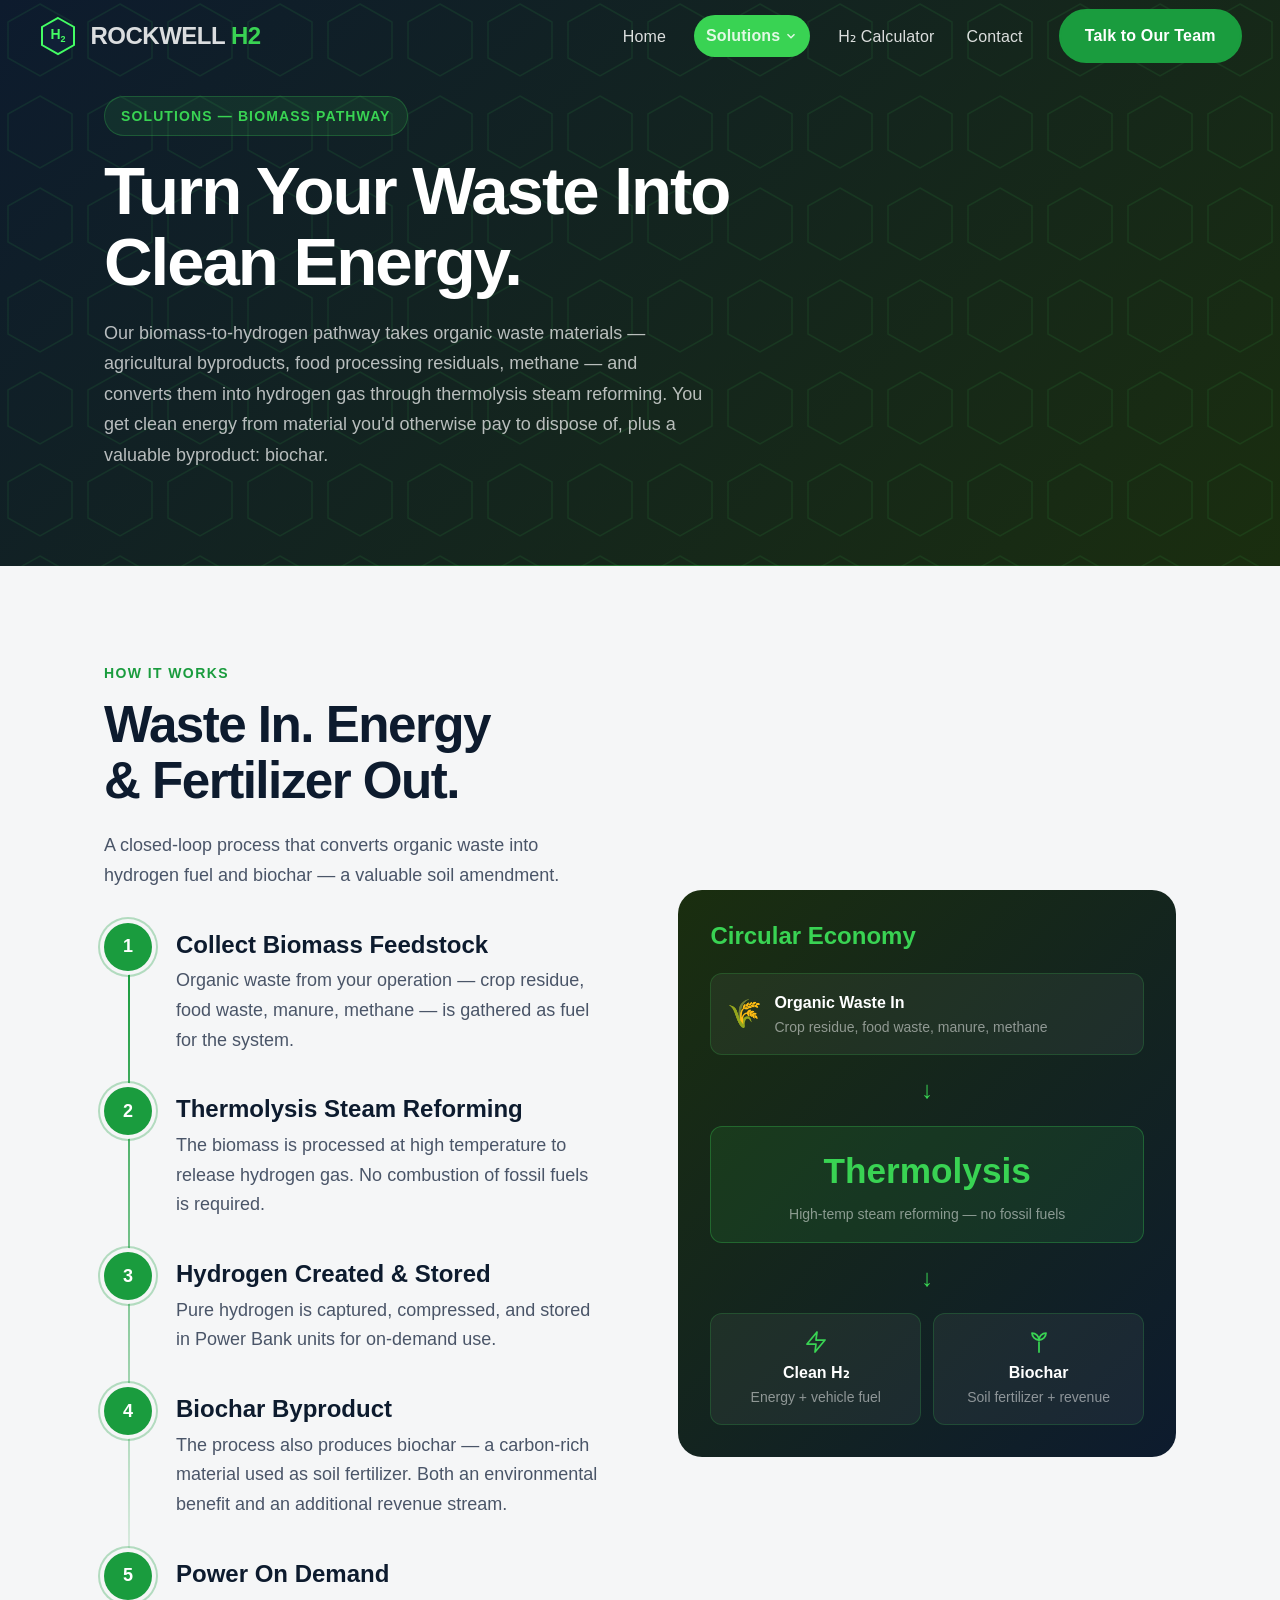
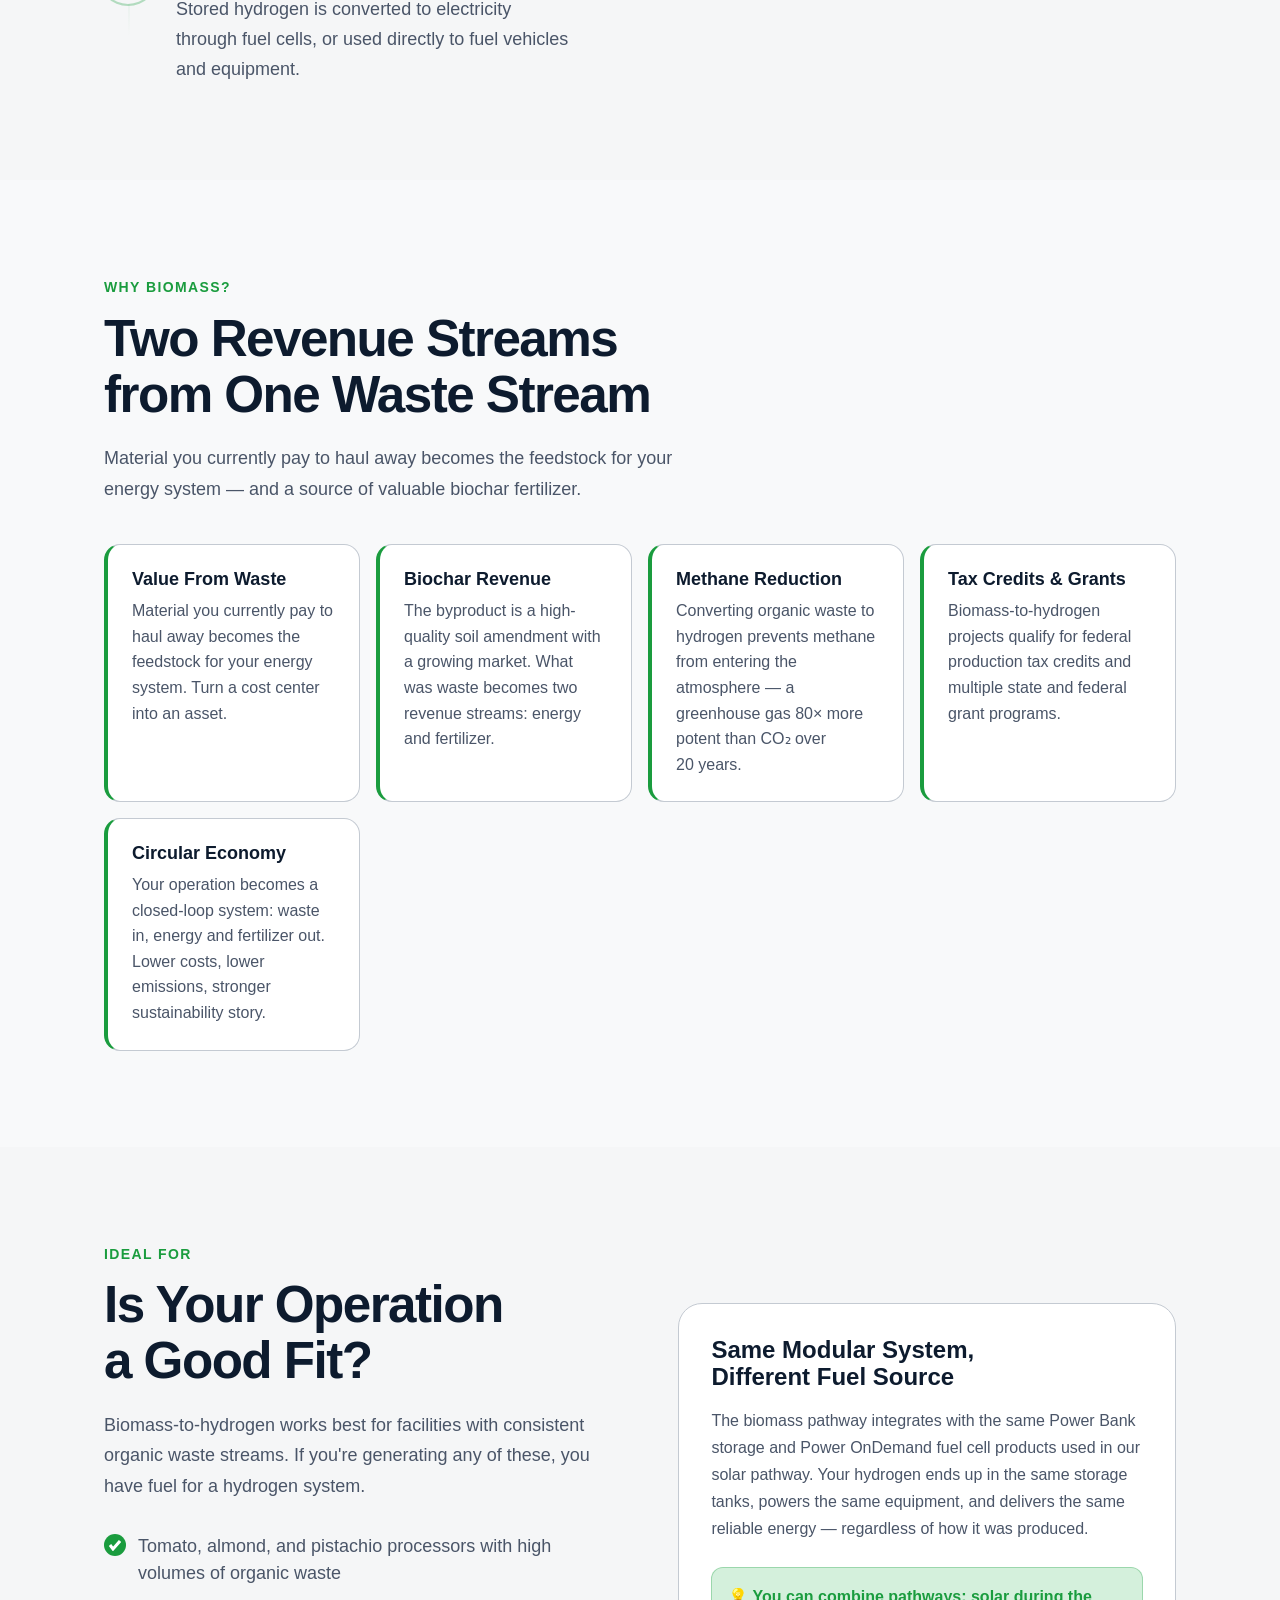
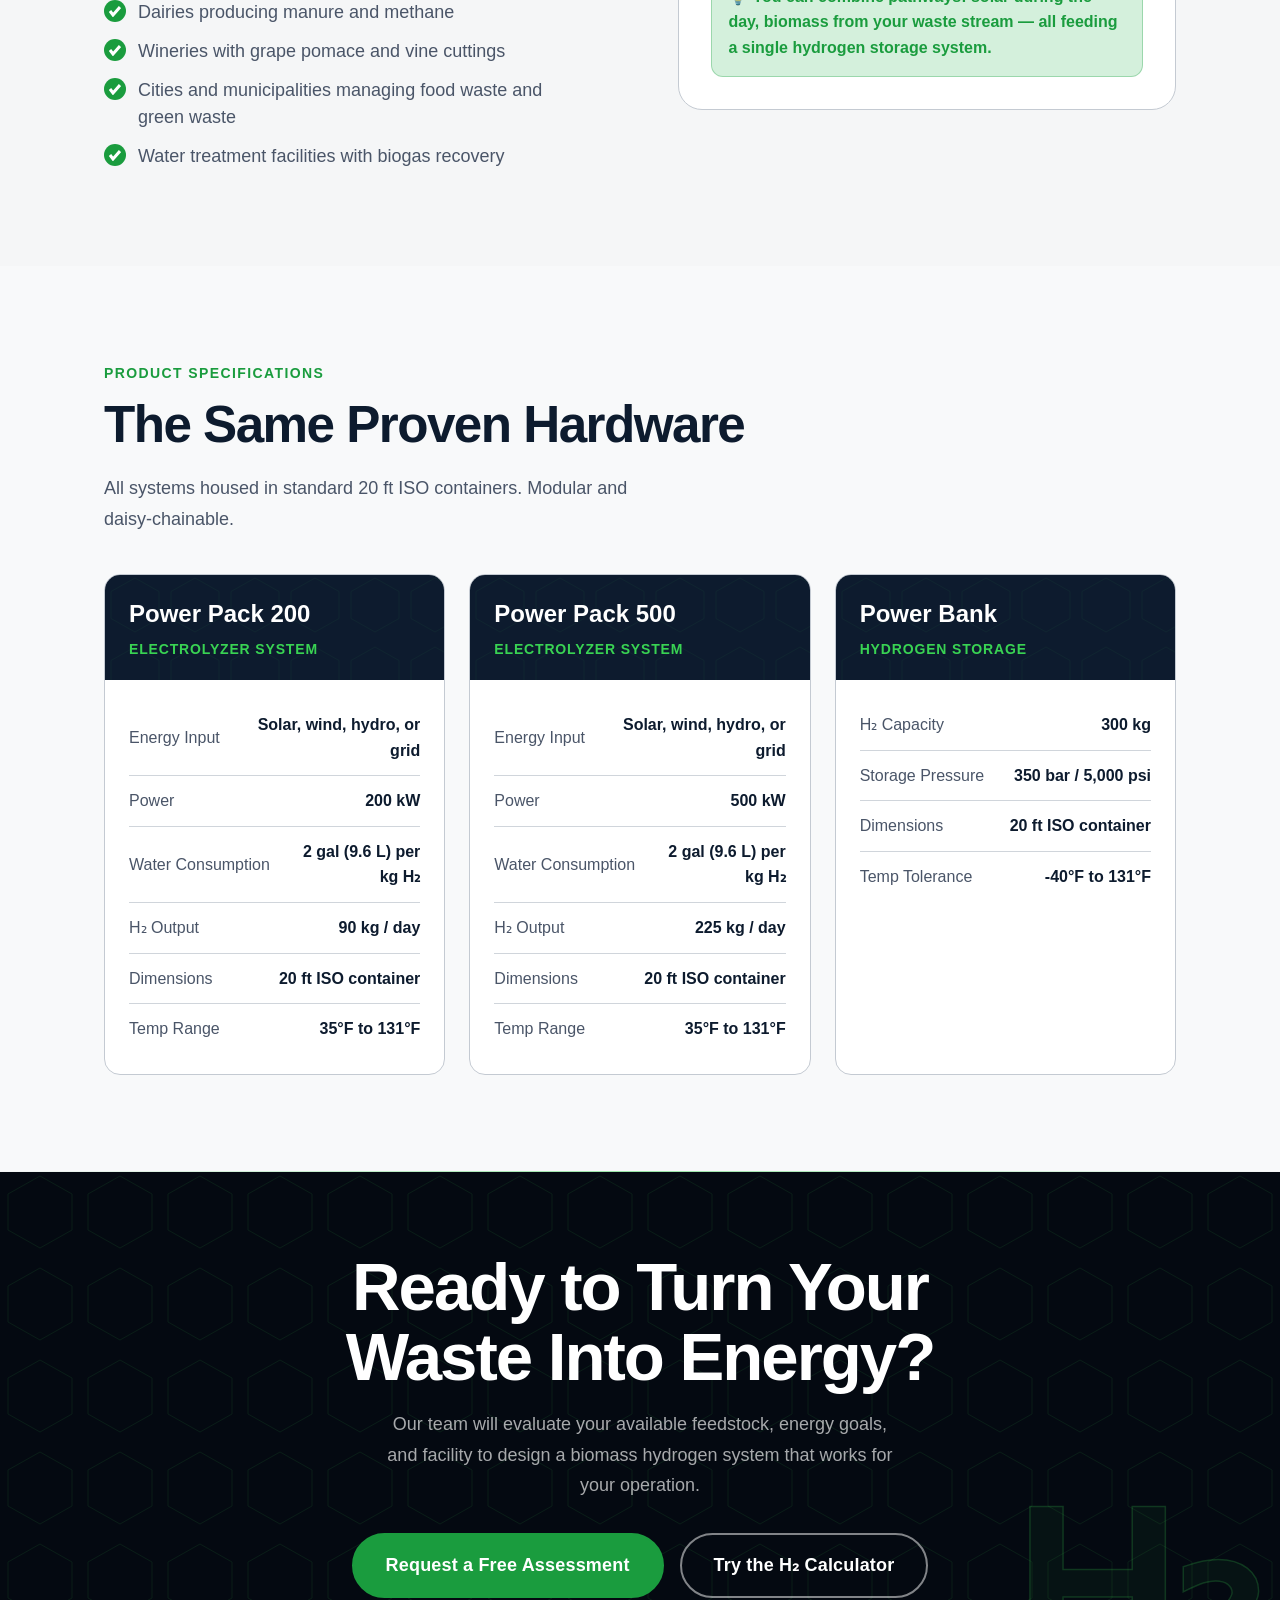
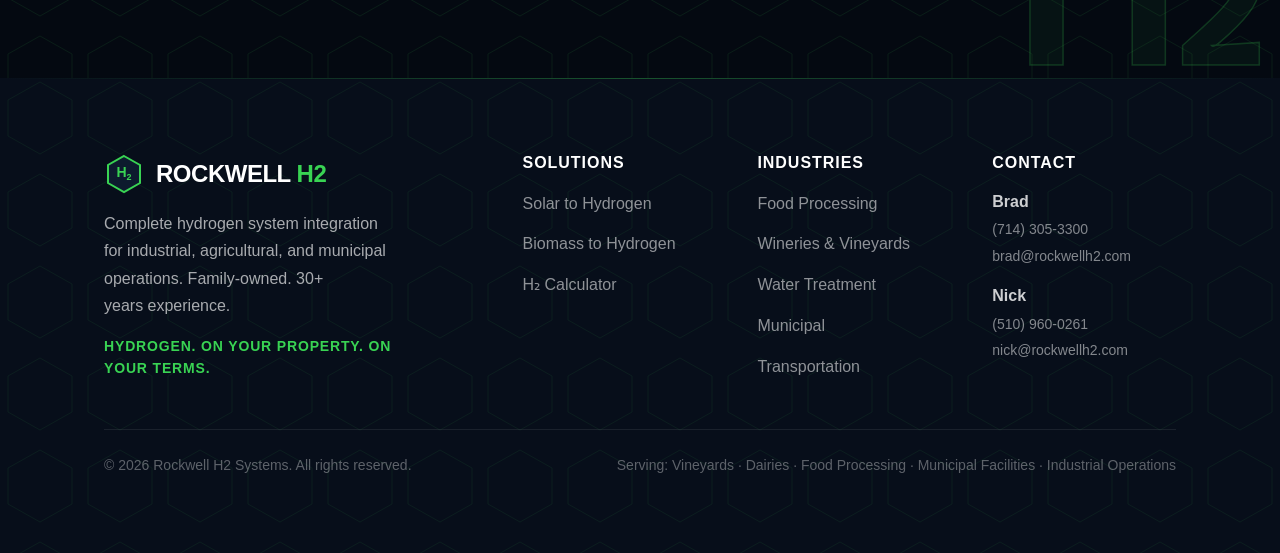
==== commit 89fe5cee: "chore: initial backup — full website with mobile layout and assets Co-Authored-By: Claude Sonnet 4.6" ====
--- a/biomass.html
+++ b/biomass.html
@@ -26,13 +26,29 @@
     <ul class="nav-links" role="list">
       <li><a href="./index.html">Home</a></li>
       <li class="nav-dropdown">
-        <button class="nav-dropdown-toggle" aria-haspopup="true" aria-expanded="false">
+        <button class="nav-dropdown-toggle nav-dropdown-toggle--active" aria-haspopup="true" aria-expanded="false">
           Solutions
           <svg width="14" height="14" viewBox="0 0 24 24" fill="none" stroke="currentColor" stroke-width="2.5"><path d="M6 9l6 6 6-6"/></svg>
         </button>
         <div class="nav-dropdown-menu">
-          <a href="./solar.html">Solar to Hydrogen</a>
-          <a href="./biomass.html" aria-current="page">Biomass to Hydrogen</a>
+          <a href="./solar.html" class="nav-dropdown-item">
+            <div class="nav-dropdown-icon">
+              <svg width="16" height="16" viewBox="0 0 24 24" fill="none" stroke="currentColor" stroke-width="2"><circle cx="12" cy="12" r="5"/><path d="M12 1v2M12 21v2M4.22 4.22l1.42 1.42M18.36 18.36l1.42 1.42M1 12h2M21 12h2M4.22 19.78l1.42-1.42M18.36 5.64l1.42-1.42"/></svg>
+            </div>
+            <div class="nav-dropdown-text">
+              <span class="nav-dropdown-label">Solar to Hydrogen</span>
+              <span class="nav-dropdown-desc">Electrolysis via solar power</span>
+            </div>
+          </a>
+          <a href="./biomass.html" aria-current="page" class="nav-dropdown-item">
+            <div class="nav-dropdown-icon">
+              <svg width="16" height="16" viewBox="0 0 24 24" fill="none" stroke="currentColor" stroke-width="2"><path d="M12 22V12M12 12C12 12 8 10 6 6c3 0 6 2 6 6zM12 12c0 0 4-2 6-6-3 0-6 2-6 6z"/><path d="M5 20c2-2 4-4 7-8"/></svg>
+            </div>
+            <div class="nav-dropdown-text">
+              <span class="nav-dropdown-label">Biomass to Hydrogen</span>
+              <span class="nav-dropdown-desc">Thermolysis from organic waste</span>
+            </div>
+          </a>
         </div>
       </li>
       <li><a href="./calculator.html">H₂ Calculator</a></li>
@@ -68,7 +84,7 @@
   <a href="./biomass.html">Biomass to Hydrogen</a>
   <a href="./calculator.html">H₂ Calculator</a>
   <a href="./contact.html">Contact</a>
-  <div style="margin-top: auto; padding-top: 2rem;"><a href="./contact.html" class="btn btn-primary btn-lg" style="width:100%;justify-content:center;">Talk to Our Team</a></div>
+  <div style="margin-top: auto; padding-top: 2rem; display: flex; justify-content: center;"><a href="./contact.html" class="btn btn-primary btn-lg" style="width: 80%; justify-content:center; text-align: center;">Talk to Our Team</a></div>
 </div>
 
 <main id="main-content">
@@ -83,9 +99,9 @@
   </section>
 
   <!-- HOW IT WORKS -->
-  <section class="section">
+  <section class="section" data-nav-light>
     <div class="container">
-      <div class="inner-two-col" style="display: grid; grid-template-columns: 1fr 1fr; gap: clamp(var(--space-10), 6vw, var(--space-20)); align-items: center;">
+      <div class="inner-two-col">
         <div class="reveal">
           <span class="section-eyebrow">How It Works</span>
           <h2 class="section-heading">Waste In. Energy &amp; Fertilizer Out.</h2>
@@ -204,7 +220,7 @@
   <!-- IDEAL FOR -->
   <section class="section">
     <div class="container">
-      <div class="inner-two-col" style="display: grid; grid-template-columns: 1fr 1fr; gap: clamp(var(--space-10), 6vw, var(--space-20)); align-items: center;">
+      <div class="inner-two-col">
         <div class="reveal">
           <span class="section-eyebrow">Ideal For</span>
           <h2 class="section-heading">Is Your Operation a Good Fit?</h2>
--- a/style.css
+++ b/style.css
@@ -319,10 +319,11 @@
   text-decoration: none;
   font-size: var(--text-sm);
   font-weight: 500;
-  color: var(--color-text-muted);
+  color: rgba(255,255,255,0.8);
   letter-spacing: 0.01em;
   padding: var(--space-2) var(--space-1);
   position: relative;
+  transition: color 0.2s ease;
 }
 
 .nav-links a::after {
@@ -338,10 +339,39 @@
   border-radius: var(--radius-full);
 }
 
-.nav-links a:hover { color: var(--color-text); }
+.nav-links a:hover { color: #fff; }
 .nav-links a:hover::after { transform: scaleX(1); }
-.nav-links a.active { color: var(--color-text); }
-.nav-links a.active::after { transform: scaleX(1); }
+
+/* Active / current page — green pill */
+.nav-links a.active,
+.nav-links a[aria-current="page"] {
+  color: #0d1b2e !important;
+  background: #39d353;
+  padding-inline: var(--space-3);
+  border-radius: var(--radius-full);
+  font-weight: 700;
+}
+.nav-links a.active::after,
+.nav-links a[aria-current="page"]::after { display: none; }
+
+/* Keep pill readable over light sections */
+.site-header--over-light .nav-links a.active,
+.site-header--over-light .nav-links a[aria-current="page"] {
+  color: #0d1b2e !important;
+  background: #39d353;
+}
+
+/* Over light sections: flip to dark */
+.site-header--over-light .nav-links a,
+.site-header--over-light .nav-dropdown-toggle,
+.site-header--over-light .nav-logo-text {
+  color: var(--color-navy) !important;
+}
+.site-header--over-light .nav-links a:hover,
+.site-header--over-light .nav-dropdown-toggle:hover {
+  color: var(--color-navy) !important;
+  opacity: 0.7;
+}
 
 /* Dropdown */
 .nav-dropdown {
@@ -357,7 +387,7 @@
   cursor: pointer;
   font-size: var(--text-sm);
   font-weight: 500;
-  color: var(--color-text-muted);
+  color: rgba(255,255,255,0.8);
   letter-spacing: 0.01em;
   font-family: var(--font-body);
   padding: var(--space-2) var(--space-1);
@@ -366,6 +396,20 @@
 
 .nav-dropdown-toggle:hover { color: var(--color-text); }
 
+/* Active Solutions toggle — matches link pill style */
+.nav-dropdown-toggle--active {
+  color: #0d1b2e !important;
+  background: #39d353;
+  padding-inline: var(--space-3);
+  border-radius: var(--radius-full);
+  font-weight: 700 !important;
+}
+
+.site-header--over-light .nav-dropdown-toggle--active {
+  color: #0d1b2e !important;
+  background: #39d353;
+}
+
 .nav-dropdown-toggle svg {
   transition: transform var(--transition-interactive);
 }
@@ -377,19 +421,18 @@
 
 .nav-dropdown-menu {
   position: absolute;
-  top: calc(100% + var(--space-2));
+  top: calc(100% + 10px);
   left: 50%;
-  transform: translateX(-50%);
-  min-width: 220px;
-  background: var(--color-surface);
-  border: 1px solid var(--color-border);
-  border-radius: var(--radius-lg);
-  box-shadow: var(--shadow-lg);
-  padding: var(--space-2);
+  min-width: 260px;
+  background: #0d1b2e;
+  border: 1px solid rgba(57, 211, 83, 0.15);
+  border-radius: 14px;
+  box-shadow: 0 20px 60px rgba(0,0,0,0.4), 0 0 0 1px rgba(255,255,255,0.04);
+  padding: 8px;
   opacity: 0;
   pointer-events: none;
-  transform: translateX(-50%) translateY(-8px);
-  transition: opacity var(--transition-interactive), transform var(--transition-interactive);
+  transform: translateX(-50%) translateY(-6px) scale(0.97);
+  transition: opacity 0.18s ease, transform 0.18s ease;
   z-index: 200;
 }
 
@@ -397,23 +440,57 @@
 .nav-dropdown.open .nav-dropdown-menu {
   opacity: 1;
   pointer-events: auto;
-  transform: translateX(-50%) translateY(0);
-}
-
-.nav-dropdown-menu a {
-  display: block;
-  padding: var(--space-3) var(--space-4);
+  transform: translateX(-50%) translateY(0) scale(1);
+}
+
+.nav-dropdown-item {
+  display: flex !important;
+  align-items: center;
+  gap: 12px;
+  padding: 10px 12px !important;
   text-decoration: none;
-  font-size: var(--text-sm);
-  color: var(--color-text-muted);
-  border-radius: var(--radius-md);
-  font-weight: 500;
-  transition: background var(--transition-interactive), color var(--transition-interactive);
-}
-
-.nav-dropdown-menu a:hover {
-  background: var(--color-surface-offset);
-  color: var(--color-text);
+  border-radius: 8px;
+  transition: background 0.15s ease !important;
+}
+
+.nav-dropdown-item:hover {
+  background: rgba(57, 211, 83, 0.08) !important;
+}
+
+.nav-dropdown-icon {
+  width: 34px;
+  height: 34px;
+  border-radius: 8px;
+  background: rgba(57, 211, 83, 0.12);
+  border: 1px solid rgba(57, 211, 83, 0.2);
+  display: flex;
+  align-items: center;
+  justify-content: center;
+  color: #39d353;
+  flex-shrink: 0;
+}
+
+.nav-dropdown-item:hover .nav-dropdown-icon {
+  background: rgba(57, 211, 83, 0.2);
+}
+
+.nav-dropdown-text {
+  display: flex;
+  flex-direction: column;
+  gap: 2px;
+}
+
+.nav-dropdown-label {
+  font-size: 0.85rem;
+  font-weight: 700;
+  color: #fff;
+  line-height: 1;
+}
+
+.nav-dropdown-desc {
+  font-size: 0.72rem;
+  color: rgba(255,255,255,0.45);
+  line-height: 1;
 }
 
 .nav-right {
@@ -480,6 +557,7 @@
   font-weight: 700;
   color: rgba(255, 255, 255, 0.85);
   border-bottom: 1px solid rgba(255, 255, 255, 0.1);
+  text-align: center;
 }
 
 .mobile-menu .nav-logo {
@@ -493,6 +571,7 @@
 
 /* Theme Toggle */
 .theme-toggle {
+  display: none !important;
   background: none;
   border: 1px solid var(--color-border);
   border-radius: var(--radius-full);
@@ -722,7 +801,36 @@
   display: flex;
   flex-wrap: wrap;
   gap: var(--space-4);
-  margin-bottom: var(--space-16);
+  margin-bottom: var(--space-6);
+}
+
+.hero-trust-row {
+  display: flex;
+  align-items: center;
+  flex-wrap: wrap;
+  gap: var(--space-3);
+  margin-bottom: var(--space-10);
+}
+
+.hero-trust-item {
+  display: flex;
+  align-items: center;
+  gap: 6px;
+  font-size: var(--text-xs);
+  color: rgba(255,255,255,0.55);
+  font-weight: 500;
+  letter-spacing: 0.01em;
+}
+
+.hero-trust-item svg {
+  color: #39d353;
+  flex-shrink: 0;
+}
+
+.hero-trust-sep {
+  width: 1px;
+  height: 12px;
+  background: rgba(255,255,255,0.15);
 }
 
 .hero-stats {
@@ -2638,7 +2746,7 @@
 
 .hero-content--split {
   width: 100%;
-  max-width: none;
+  max-width: 100%;
   padding-left: clamp(2rem, 5vw, 7rem);
   padding-right: clamp(2rem, 5vw, 5rem);
   padding-bottom: clamp(3rem, 6vw, 5rem);
@@ -2647,7 +2755,8 @@
   align-items: flex-end;
   min-height: 0;
   /* headline bleeds wider than a constrained col would allow */
-  grid-template-columns: 55fr 45fr;
+  grid-template-columns: 1fr 1fr;
+  overflow: hidden;
 }
 
 /* Headline: uncap, let it breathe wide */
@@ -2780,178 +2889,41 @@
 }
 
 /* ============================================================
-   DARK CANVAS UNIFICATION
-   All sections: dark navy background, consistent text colors
-   ============================================================ */
-
-/* Force all main sections onto the dark canvas */
-.pathways-section,
-.products-section,
-.industries-list-section,
+    DARK CANVAS UNIFICATION
+    All sections: dark navy background, consistent text colors
+    ============================================================ */
+
+/* Force specific dark sections onto the dark canvas */
 .modular-section,
-.cta-banner,
-body {
+.cta-banner {
   background: var(--color-navy) !important;
   color: #fff;
 }
 
-/* Section rules and eyebrows on dark */
-.section-eyebrow {
+/* Section rules and eyebrows on dark — scoped to dark-canvas sections only */
+.industries-list-section .section-eyebrow,
+.modular-section .section-eyebrow {
   color: var(--color-accent) !important;
   border-bottom: none;
 }
 
-/* Section headings: white on dark */
-.section-heading {
+/* Section headings: white on dark-canvas sections */
+.industries-list-section .section-heading,
+.modular-section .section-heading {
   color: #fff !important;
 }
 
-/* Section sub text: readable on dark */
-.section-sub {
+/* Section sub text: readable on dark-canvas sections */
+.industries-list-section .section-sub,
+.modular-section .section-sub {
   color: rgba(255,255,255,0.65) !important;
 }
 
-/* Borders: lighter for dark bg */
-.pathways-header,
-.products-header,
-.industries-list-header {
-  border-bottom-color: rgba(255,255,255,0.1) !important;
-}
-
-/* ---- PATHWAYS ---- */
-.pathway-col {
-  border: none;
-}
-
-.pathway-label {
-  color: rgba(255,255,255,0.4) !important;
-}
-
-.pathway-name {
-  color: #fff !important;
-}
-
-.pathway-divider {
-  background: rgba(255,255,255,0.08) !important;
-}
-
-.pathway-shared-badge {
-  background: rgba(255,255,255,0.06) !important;
-  color: rgba(255,255,255,0.4) !important;
-  border-color: rgba(255,255,255,0.1) !important;
-}
-
-.flow-step-label {
-  color: rgba(255,255,255,0.35) !important;
-}
-
-.flow-step-value {
-  color: rgba(255,255,255,0.85) !important;
-}
-
-.pathway-flow-step {
-  border-left-color: rgba(255,255,255,0.12) !important;
-}
-
-.pathway-flow-step--product {
-  border-left-color: var(--color-accent) !important;
-  background: rgba(57,211,83,0.05) !important;
-}
-
-.pathway-flow-step--shared {
-  border-left-color: rgba(255,255,255,0.2) !important;
-  background: rgba(255,255,255,0.03) !important;
-}
-
-.pathway-flow-arrow {
-  color: rgba(255,255,255,0.2) !important;
-}
-
-.pathway-best-for {
-  color: rgba(255,255,255,0.55) !important;
-  border-top-color: rgba(255,255,255,0.08) !important;
-}
-
-.pathway-best-for-label {
-  color: rgba(255,255,255,0.3) !important;
-}
-
-.pathway-link {
-  color: var(--color-accent) !important;
-}
-
-/* ---- PRODUCT ROWS ---- */
-.products-header .section-eyebrow {
-  color: rgba(255,255,255,0.35) !important;
-}
-
-.product-row {
-  border-bottom-color: rgba(255,255,255,0.08) !important;
-  color: #fff;
-}
-
-.product-row:first-child {
-  border-top: 1px solid rgba(255,255,255,0.08);
-}
-
-.product-row:hover {
-  background: rgba(255,255,255,0.04) !important;
-}
-
-.product-row-name {
-  color: #fff !important;
-}
-
-.product-row-type {
-  color: rgba(255,255,255,0.35) !important;
-}
-
-.product-row-number {
-  color: var(--color-accent) !important;
-}
-
-.spec-val {
-  color: #fff !important;
-}
-
-.spec-key {
-  color: rgba(255,255,255,0.35) !important;
-}
-
-.product-row-arrow {
-  color: rgba(255,255,255,0.25) !important;
-}
-
-.product-row:hover .product-row-arrow {
-  color: var(--color-accent) !important;
-}
-
-/* ---- INDUSTRIES LIST ---- */
-.industries-list-header .section-sub {
-  color: rgba(255,255,255,0.55) !important;
-}
-
-.industry-row {
-  border-bottom-color: rgba(255,255,255,0.08) !important;
-}
-
-.industries-list .industry-row:first-child {
-  border-top: 1px solid rgba(255,255,255,0.08);
-}
-
-.industry-row-name {
-  color: #fff !important;
-}
-
-.industry-row-detail {
-  color: rgba(255,255,255,0.55) !important;
-}
-
-.industry-row-pathway {
-  color: var(--color-accent) !important;
-  border-color: rgba(57,211,83,0.3) !important;
-  background: rgba(57,211,83,0.06) !important;
-}
+/* ---- PATHWAYS — use default light colors ---- */
+
+/* ---- PRODUCT ROWS — use default light colors ---- */
+
+/* ---- INDUSTRIES LIST — use default light colors ---- */
 
 /* ---- CTA BANNER ---- */
 .cta-banner h2 {
@@ -3387,10 +3359,8 @@
   background: linear-gradient(90deg, rgba(57, 211, 83, 0.55), transparent);
 }
 
-/* --- PATHWAY SECTION — deeper bg for visual rhythm --- */
-.pathways-section {
-  background: var(--color-section-alt, #0a1525) !important;
-}
+/* --- PATHWAY SECTION — light background --- */
+/* Removed dark background override to show intended light bg */
 
 /* Replace "↓" text arrows with visual gradient lines */
 .pathway-flow-arrow {
@@ -3646,6 +3616,18 @@
   padding-left: var(--space-8) !important;
 }
 
+/* Inner page 2-col grids — desktop definition (collapsed to 1-col in mobile block below) */
+.inner-two-col {
+  display: grid;
+  grid-template-columns: 1fr 1fr;
+  gap: clamp(var(--space-10), 6vw, var(--space-20));
+  align-items: center;
+}
+
+.inner-two-col--tight {
+  gap: clamp(var(--space-10), 6vw, var(--space-16));
+}
+
 /* ============================================================
    MOBILE LAYOUT — ≤900px
    Completely separate design from desktop. Do not edit for
@@ -3654,7 +3636,7 @@
 @media (max-width: 900px) {
 
   /* --- UTILITIES --- */
-  .mobile-only  { display: block; }
+  .mobile-only  { display: block !important; }
   .desktop-only { display: none !important; }
 
   /* --- GLOBAL --- */
@@ -3669,9 +3651,9 @@
   /* --- NAV --- */
   .nav-links,
   .nav-right .btn { display: none; }
-  .nav-hamburger  { display: flex; }
-
-  /* Nav is transparent over hero; scrolled state already handled */
+  .nav-hamburger  { display: flex; color: #fff !important; margin-left: auto; }
+
+  /* Nav is transparent over hero */
   .site-header {
     background: transparent !important;
     border-bottom: none !important;
@@ -3679,13 +3661,31 @@
     -webkit-backdrop-filter: none !important;
   }
 
+  /* Once scrolled, add dark frosted background so logo + hamburger are readable */
+  .site-header--scrolled {
+    background: rgba(7, 13, 23, 0.92) !important;
+    backdrop-filter: blur(16px) !important;
+    -webkit-backdrop-filter: blur(16px) !important;
+    border-bottom: 1px solid rgba(255,255,255,0.08) !important;
+  }
+
   /* --- HERO --- */
-  /* Hide video on mobile */
-  .hero-video { display: none !important; }
-
-  /* Replace the gradient overlay with a solid navy background */
+  /* Show video on mobile — blended via overlay gradient */
+  .hero-video {
+    display: block !important;
+    opacity: 0.18;
+  }
+
+  /* Gradient: transparent at top (video bleeds through) → solid navy at bottom */
   .hero-bg-overlay {
-    background: #0d1b2e !important;
+    background:
+      linear-gradient(
+        to bottom,
+        rgba(13, 27, 46, 0.45) 0%,
+        rgba(13, 27, 46, 0.70) 35%,
+        rgba(13, 27, 46, 0.92) 60%,
+        #0d1b2e 100%
+      ) !important;
   }
 
   .hero {
@@ -3720,7 +3720,20 @@
   .hero-actions {
     flex-wrap: wrap;
     gap: 10px;
-    margin-bottom: 28px;
+    margin-bottom: 16px;
+  }
+
+  .hero-trust-row {
+    gap: var(--space-2);
+    margin-bottom: 24px;
+  }
+
+  .hero-trust-sep {
+    display: none;
+  }
+
+  .hero-trust-item {
+    font-size: 0.72rem;
   }
 
   .hero-actions .btn {
@@ -3809,7 +3822,6 @@
     display: flex;
     align-items: center;
     justify-content: center;
-    font-size: 20px;
     flex-shrink: 0;
   }
   .m-pathway-name { font-size: 0.95rem; font-weight: 700; color: #0d1b2e; }
@@ -3829,38 +3841,86 @@
 
   /* --- MODULAR SECTION --- */
   .modular-section {
-    background: #f5f6f8 !important;
     padding: 40px 20px;
   }
 
   .modular-inner { padding: 0; }
+
+  .modular-header {
+    grid-template-columns: 1fr;
+    gap: var(--space-4);
+    margin-bottom: var(--space-6);
+    padding-bottom: var(--space-6);
+  }
 
   /* Hide the desktop container chain; show mobile version */
   .container-chain { display: none !important; }
 
-  /* Mobile container chain (.mobile-only) */
-  .m-container-row {
+  /* Mobile step flow — replaces cramped horizontal container chain */
+  .m-step-flow {
+    margin: 20px 0 4px;
+  }
+  .m-step {
     display: flex;
-    gap: 6px;
+    align-items: flex-start;
+    gap: 14px;
+    min-height: 56px;
+  }
+  .m-step-left {
+    display: flex;
+    flex-direction: column;
+    align-items: center;
+    flex-shrink: 0;
+    width: 28px;
+  }
+  .m-step-num {
+    width: 28px;
+    height: 28px;
+    border-radius: 50%;
+    border: 1.5px solid #39d353;
+    display: flex;
     align-items: center;
     justify-content: center;
-    margin: 20px 0;
-    overflow-x: auto;
-  }
-  .m-container-box {
-    background: #0d1b2e;
-    border: 1px solid rgba(57,211,83,0.3);
-    border-radius: 8px;
-    padding: 10px 8px;
-    text-align: center;
+    font-size: 0.55rem;
+    font-weight: 800;
+    color: #39d353;
+    font-family: monospace;
+    flex-shrink: 0;
+  }
+  .m-step-line {
+    width: 1.5px;
     flex: 1;
-    min-width: 72px;
-    max-width: 88px;
-  }
-  .m-container-num  { font-size: 0.55rem; color: rgba(255,255,255,0.4); margin-bottom: 4px; font-family: monospace; }
-  .m-container-name { font-size: 0.65rem; font-weight: 700; color: #fff; line-height: 1.3; }
-  .m-container-accent { color: #39d353; }
-  .m-connector { color: #39d353; font-size: 1rem; flex-shrink: 0; }
+    background: rgba(57,211,83,0.25);
+    margin: 4px 0;
+    min-height: 20px;
+  }
+  .m-step-line--last { background: transparent; }
+  .m-step-body {
+    flex: 1;
+    padding-top: 4px;
+    padding-bottom: 12px;
+  }
+  .m-step-name { font-size: 0.9rem; font-weight: 700; color: #fff; margin-bottom: 2px; }
+  .m-step-role { font-size: 0.7rem; color: rgba(255,255,255,0.5); line-height: 1.4; }
+  .m-step-spec {
+    font-size: 0.65rem;
+    font-weight: 700;
+    color: #39d353;
+    font-family: monospace;
+    padding-top: 6px;
+    white-space: nowrap;
+    flex-shrink: 0;
+  }
+  .m-step-scale {
+    display: flex;
+    align-items: center;
+    gap: 8px;
+    font-size: 0.72rem;
+    color: rgba(255,255,255,0.4);
+    padding-left: 42px;
+    margin-top: 2px;
+    font-style: italic;
+  }
 
   .m-modular-points { margin-top: 16px; }
   .m-modular-point {
@@ -3868,7 +3928,7 @@
     gap: 12px;
     align-items: flex-start;
     padding: 10px 0;
-    border-bottom: 1px solid #e8ecf0;
+    border-bottom: 1px solid rgba(57,211,83,0.15);
   }
   .m-modular-point:last-child { border-bottom: none; }
   .m-modular-dot {
@@ -3879,11 +3939,15 @@
     margin-top: 6px;
     flex-shrink: 0;
   }
-  .m-modular-text { font-size: 0.85rem; color: #334155; line-height: 1.5; }
+  .m-modular-text { font-size: 0.85rem; color: rgba(255,255,255,0.7); line-height: 1.5; }
 
   /* Hide desktop modular content grid */
   .modular-content { display: none !important; }
   .modular-footnote { display: none !important; }
+
+  /* Modular section stays dark on mobile — keep white text */
+  .modular-section .section-heading-white { color: #ffffff !important; }
+  .modular-section .section-sub-white { color: rgba(255,255,255,0.65) !important; }
 
   /* --- PRODUCTS --- */
   .products-section {
@@ -3895,7 +3959,14 @@
 
   .products-header {
     grid-template-columns: 1fr;
-    margin-bottom: 24px;
+    margin-bottom: 0;
+    padding-bottom: 0;
+  }
+  .products-section .section-eyebrow {
+    margin-bottom: 6px;
+  }
+  .products-section .section-heading {
+    margin-bottom: 16px;
   }
 
   /* Hide desktop product rows, show mobile cards */
@@ -3925,20 +3996,94 @@
     border-radius: 20px;
   }
 
+  /* --- MODULAR SECTION PHOTO --- */
+  .m-modular-photo-wrap {
+    margin: 0 -20px 20px;
+    overflow: hidden;
+  }
+  .m-modular-photo {
+    width: 100%;
+    height: 200px;
+    object-fit: cover;
+    object-position: center 40%;
+    display: block;
+  }
+
+  /* --- PRODUCTS SECTION PHOTO --- */
+  .m-product-photo-wrap {
+    position: relative;
+    margin: 0 -20px 20px;
+    overflow: hidden;
+  }
+  .m-product-photo {
+    width: 100%;
+    height: 200px;
+    object-fit: cover;
+    object-position: center center;
+    display: block;
+  }
+  .m-product-photo-overlay {
+    position: absolute;
+    bottom: 0;
+    left: 0;
+    right: 0;
+    background: linear-gradient(to top, rgba(13,27,46,0.85) 0%, transparent 100%);
+    padding: 20px 20px 14px;
+  }
+  .m-product-photo-tag {
+    font-size: 0.72rem;
+    font-weight: 700;
+    color: #39d353;
+    letter-spacing: 0.04em;
+    text-transform: uppercase;
+  }
+
   /* --- INDUSTRIES --- */
   .industries-list-section {
     background: #f5f6f8;
     padding: 40px 20px;
   }
 
+  /* Restore dark text — desktop forced white via dark-canvas rules */
+  .industries-list-section .section-heading { color: #0d1b2e !important; }
+  .industries-list-section .section-sub     { color: #475569 !important; }
+
+  .industries-list-header {
+    grid-template-columns: 1fr;
+    gap: var(--space-4);
+    padding-bottom: var(--space-6);
+  }
+
   /* Hide desktop ruled list, show mobile grid */
   .industries-list { display: none !important; }
+
+  /* Industries photo banner */
+  .m-industries-photo-banner {
+    margin: 0 -20px 20px;
+    position: relative;
+    overflow: hidden;
+  }
+  .m-industries-photo {
+    width: 100%;
+    height: 210px;
+    object-fit: cover;
+    object-position: center 30%;
+    display: block;
+  }
+  .m-industries-photo-caption {
+    background: #0d1b2e;
+    color: rgba(255,255,255,0.75);
+    font-size: 0.72rem;
+    line-height: 1.5;
+    padding: 10px 20px;
+    font-style: italic;
+  }
 
   .m-industries-grid {
     display: grid;
     grid-template-columns: 1fr 1fr;
     gap: 8px;
-    margin-top: 16px;
+    margin-top: 0;
   }
   .m-industry-tile {
     background: #fff;
@@ -3946,7 +4091,7 @@
     padding: 14px 12px;
     border: 1px solid #e8ecf0;
   }
-  .m-industry-icon { font-size: 1.4rem; margin-bottom: 6px; }
+  .m-industry-icon { width: 32px; height: 32px; display: flex; align-items: center; justify-content: center; margin-bottom: 8px; background: rgba(57,211,83,0.08); border-radius: 8px; }
   .m-industry-name { font-size: 0.75rem; font-weight: 700; color: #0d1b2e; }
   .m-industry-sub  { font-size: 0.65rem; color: #94a3b8; margin-top: 2px; line-height: 1.35; }
 
@@ -3964,17 +4109,33 @@
   /* Hide desktop trust points, show mobile stat rows */
   .trust-points { display: none !important; }
 
-  .m-trust-stats { margin-top: 16px; }
-  .m-trust-stat {
+  .m-trust-grid {
+    display: grid !important;
+    grid-template-columns: 1fr 1fr;
+    gap: 10px;
+    margin-top: 20px;
+  }
+  .m-trust-card {
+    background: #f8fafc;
+    border: 1px solid #e8ecf0;
+    border-radius: 14px;
+    padding: 16px 14px;
+    display: flex;
+    flex-direction: column;
+    gap: 6px;
+  }
+  .m-trust-icon {
+    width: 34px;
+    height: 34px;
+    background: rgba(57,211,83,0.1);
+    border-radius: 8px;
     display: flex;
     align-items: center;
-    gap: 14px;
-    padding: 14px 0;
-    border-bottom: 1px solid #f1f5f9;
-  }
-  .m-trust-stat:last-child { border-bottom: none; }
-  .m-trust-num   { font-size: 1.75rem; font-weight: 800; color: #39d353; min-width: 58px; }
-  .m-trust-label { font-size: 0.8rem; color: #334155; line-height: 1.4; }
+    justify-content: center;
+    margin-bottom: 2px;
+  }
+  .m-trust-num   { font-size: 1.6rem; font-weight: 800; color: #0d1b2e; line-height: 1; letter-spacing: -0.03em; }
+  .m-trust-label { font-size: 0.68rem; color: #64748b; line-height: 1.4; }
 
   /* --- CTA BANNER --- */
   .cta-banner {
@@ -4059,9 +4220,10 @@
   }
 
   /* --- INNER PAGE 2-COL GRIDS --- */
-  .inner-two-col {
-    grid-template-columns: 1fr !important;
-    gap: 24px !important;
+  .inner-two-col,
+  .inner-two-col--tight {
+    grid-template-columns: 1fr;
+    gap: 24px;
   }
 
   /* --- SECTION DIVIDERS --- */
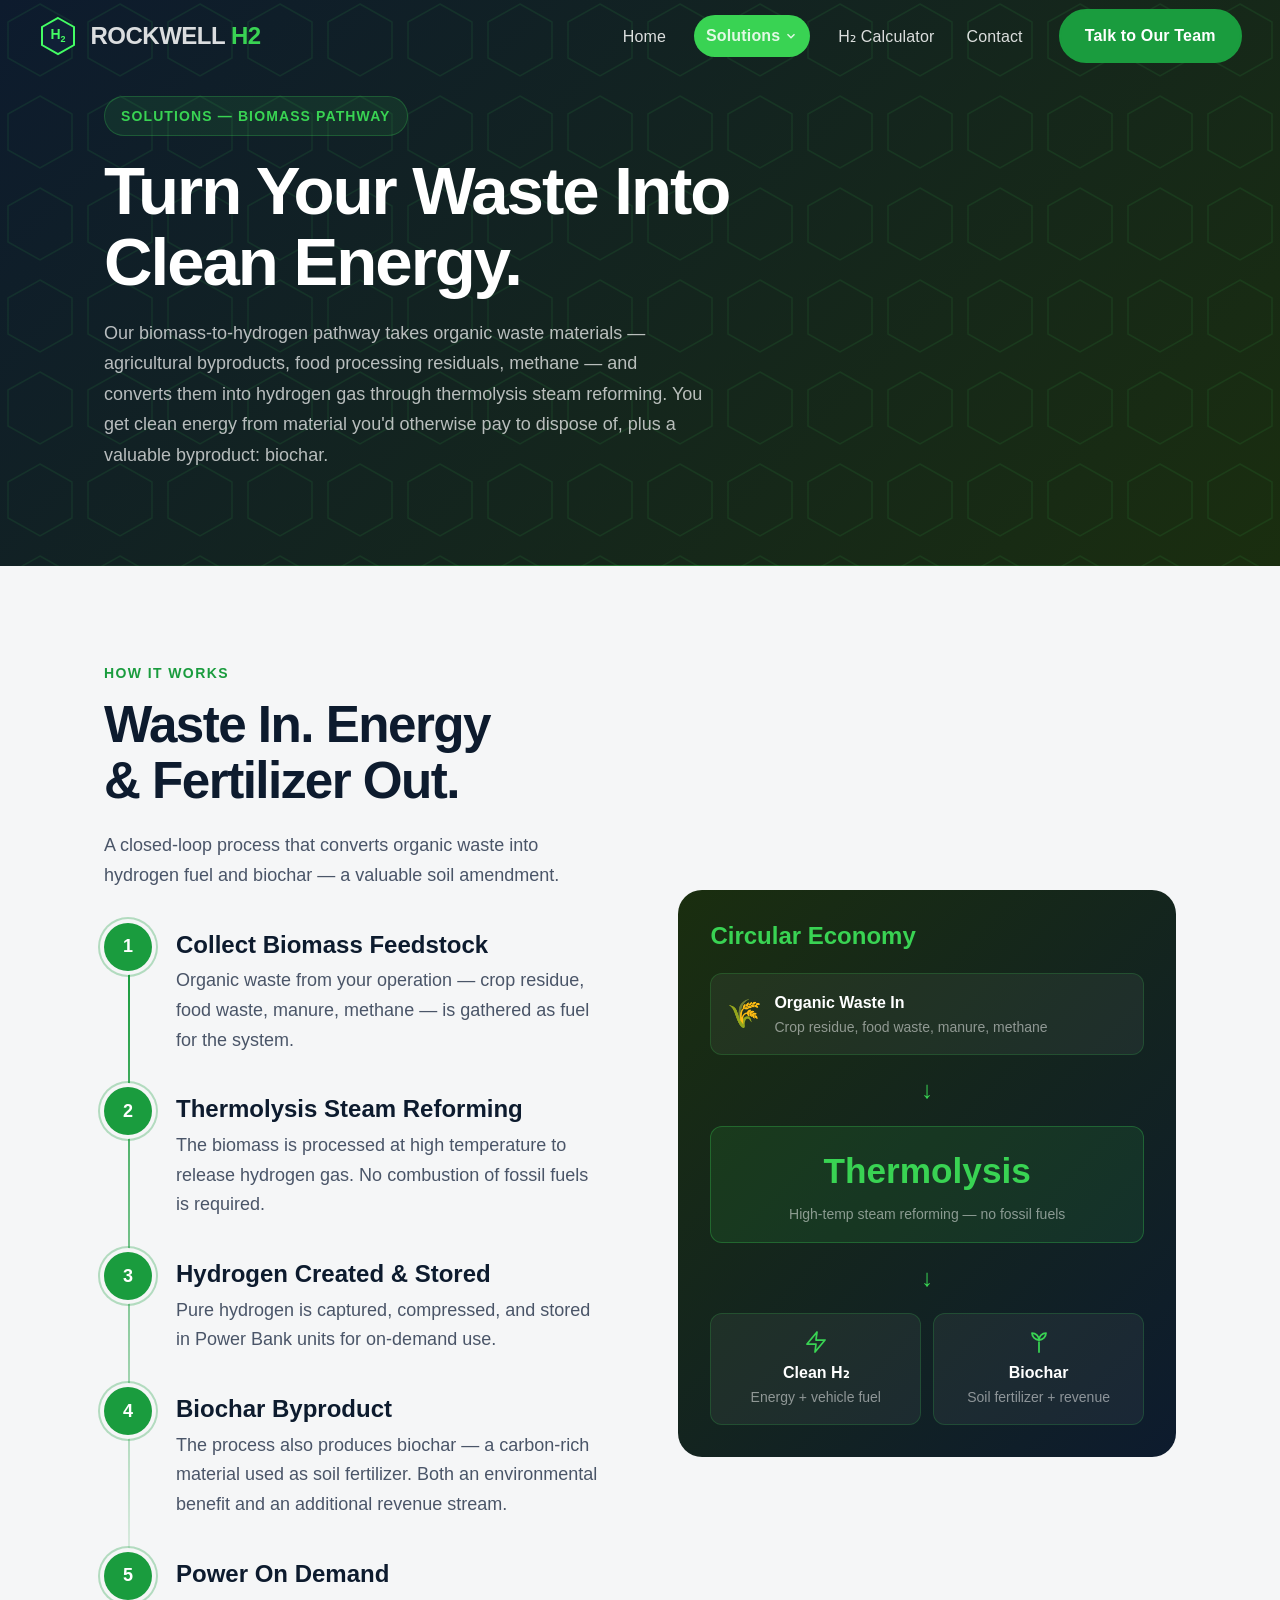
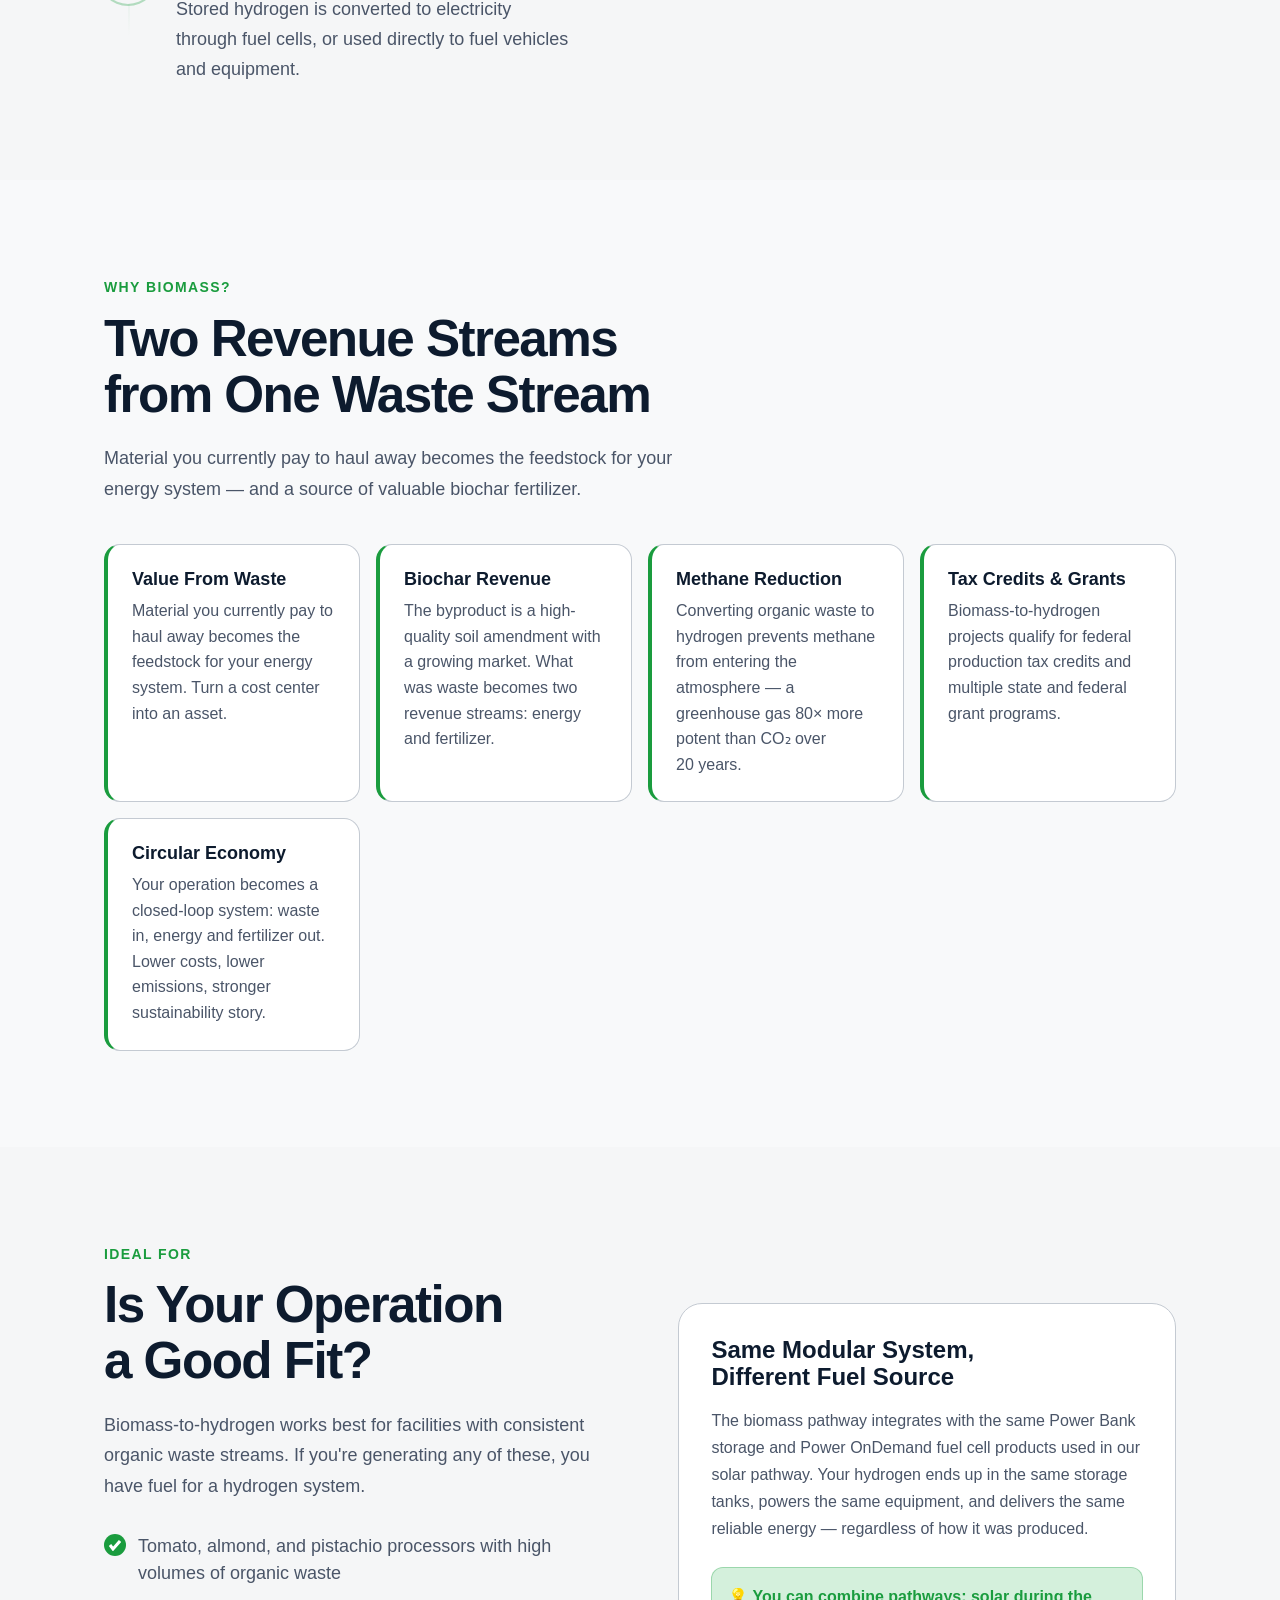
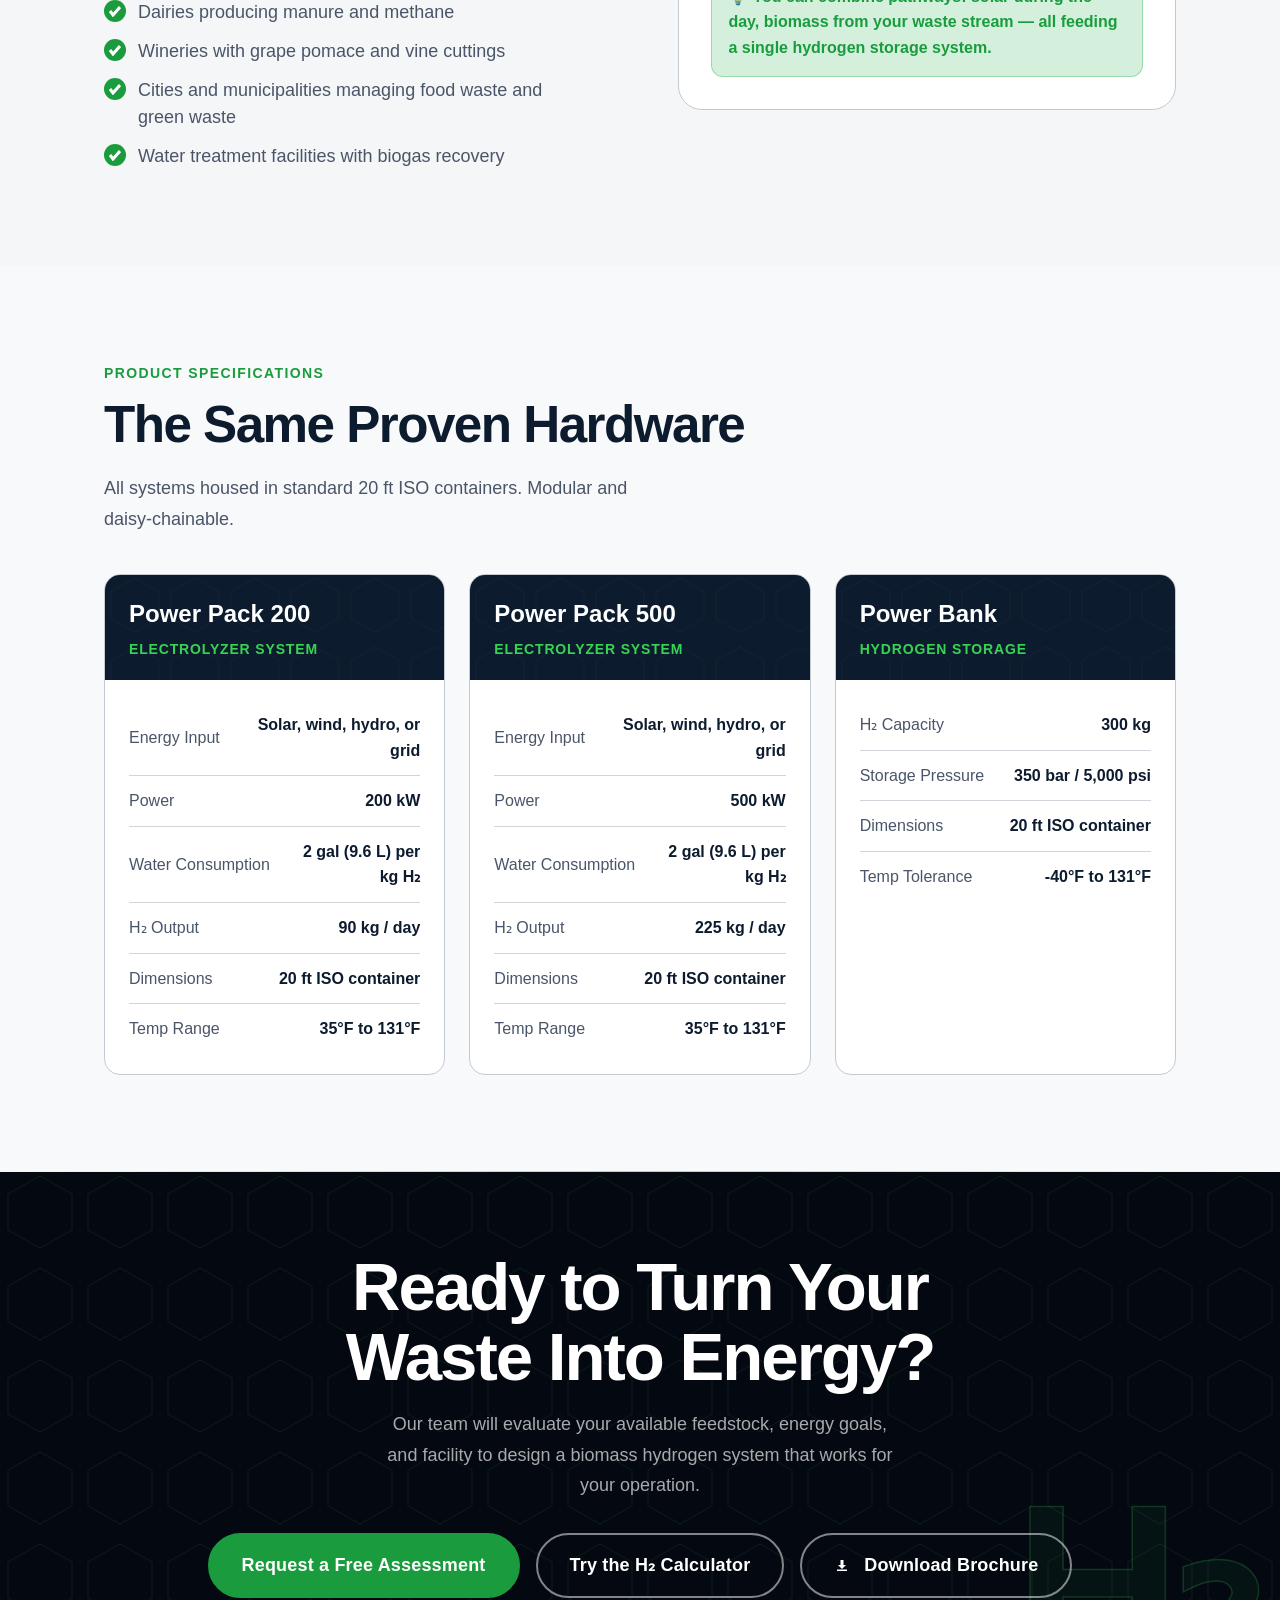
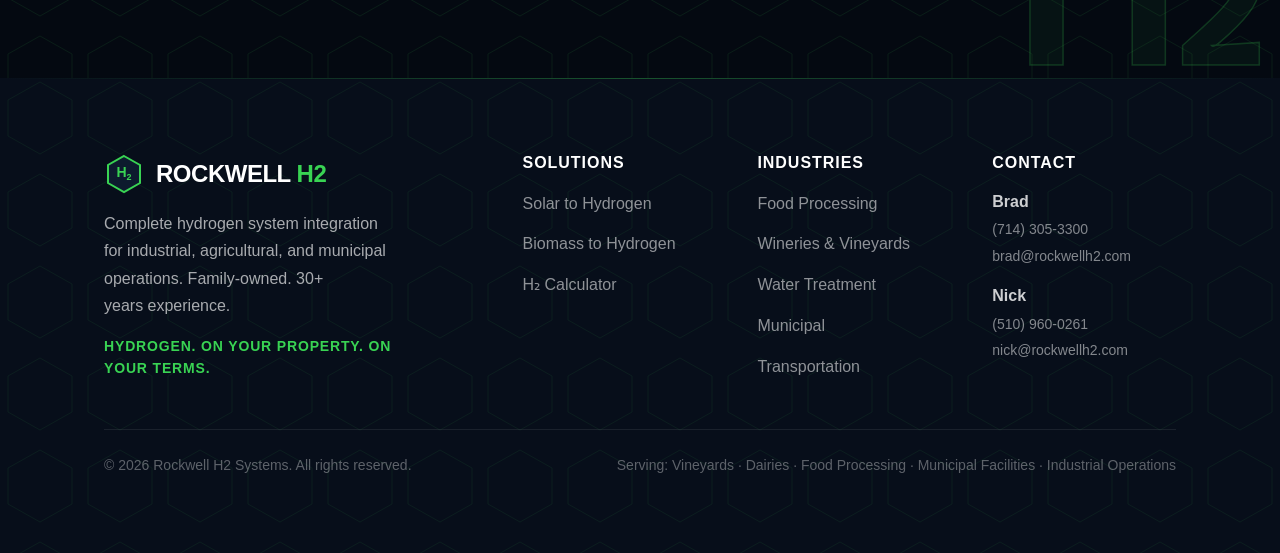
==== commit e7bf393c: "feat: add brochure download buttons for solar and biomass pages - Add PDF download button to CTA ban" ====
--- a/biomass.html
+++ b/biomass.html
@@ -326,6 +326,9 @@
         <div class="cta-banner-actions">
           <a href="./contact.html" class="btn btn-primary btn-lg">Request a Free Assessment</a>
           <a href="./calculator.html" class="btn btn-outline-white btn-lg">Try the H₂ Calculator</a>
+          <a href="./Rockwell_H2_Biomass_Brochure.pdf" class="btn btn-outline-white btn-lg" download>
+            <svg width="16" height="16" viewBox="0 0 16 16" fill="currentColor" aria-hidden="true" style="margin-right:6px;vertical-align:-2px"><path d="M8 12l-4-4h2.5V3h3v5H12L8 12zm-5 2h10v-1.5H3V14z"/></svg>Download Brochure
+          </a>
         </div>
       </div>
     </div>
--- a/style.css
+++ b/style.css
@@ -2344,6 +2344,19 @@
 }
 .pathway-link:hover { opacity: 0.7; }
 
+.pathway-download {
+  display: inline-flex;
+  align-items: center;
+  gap: 5px;
+  margin-top: var(--space-3);
+  font-size: var(--text-sm);
+  font-weight: 500;
+  color: var(--color-text-muted);
+  text-decoration: none;
+  transition: color 0.15s;
+}
+.pathway-download:hover { color: var(--color-accent); }
+
 
 /* ============================================================
    ISO CONTAINER MODULARITY SECTION
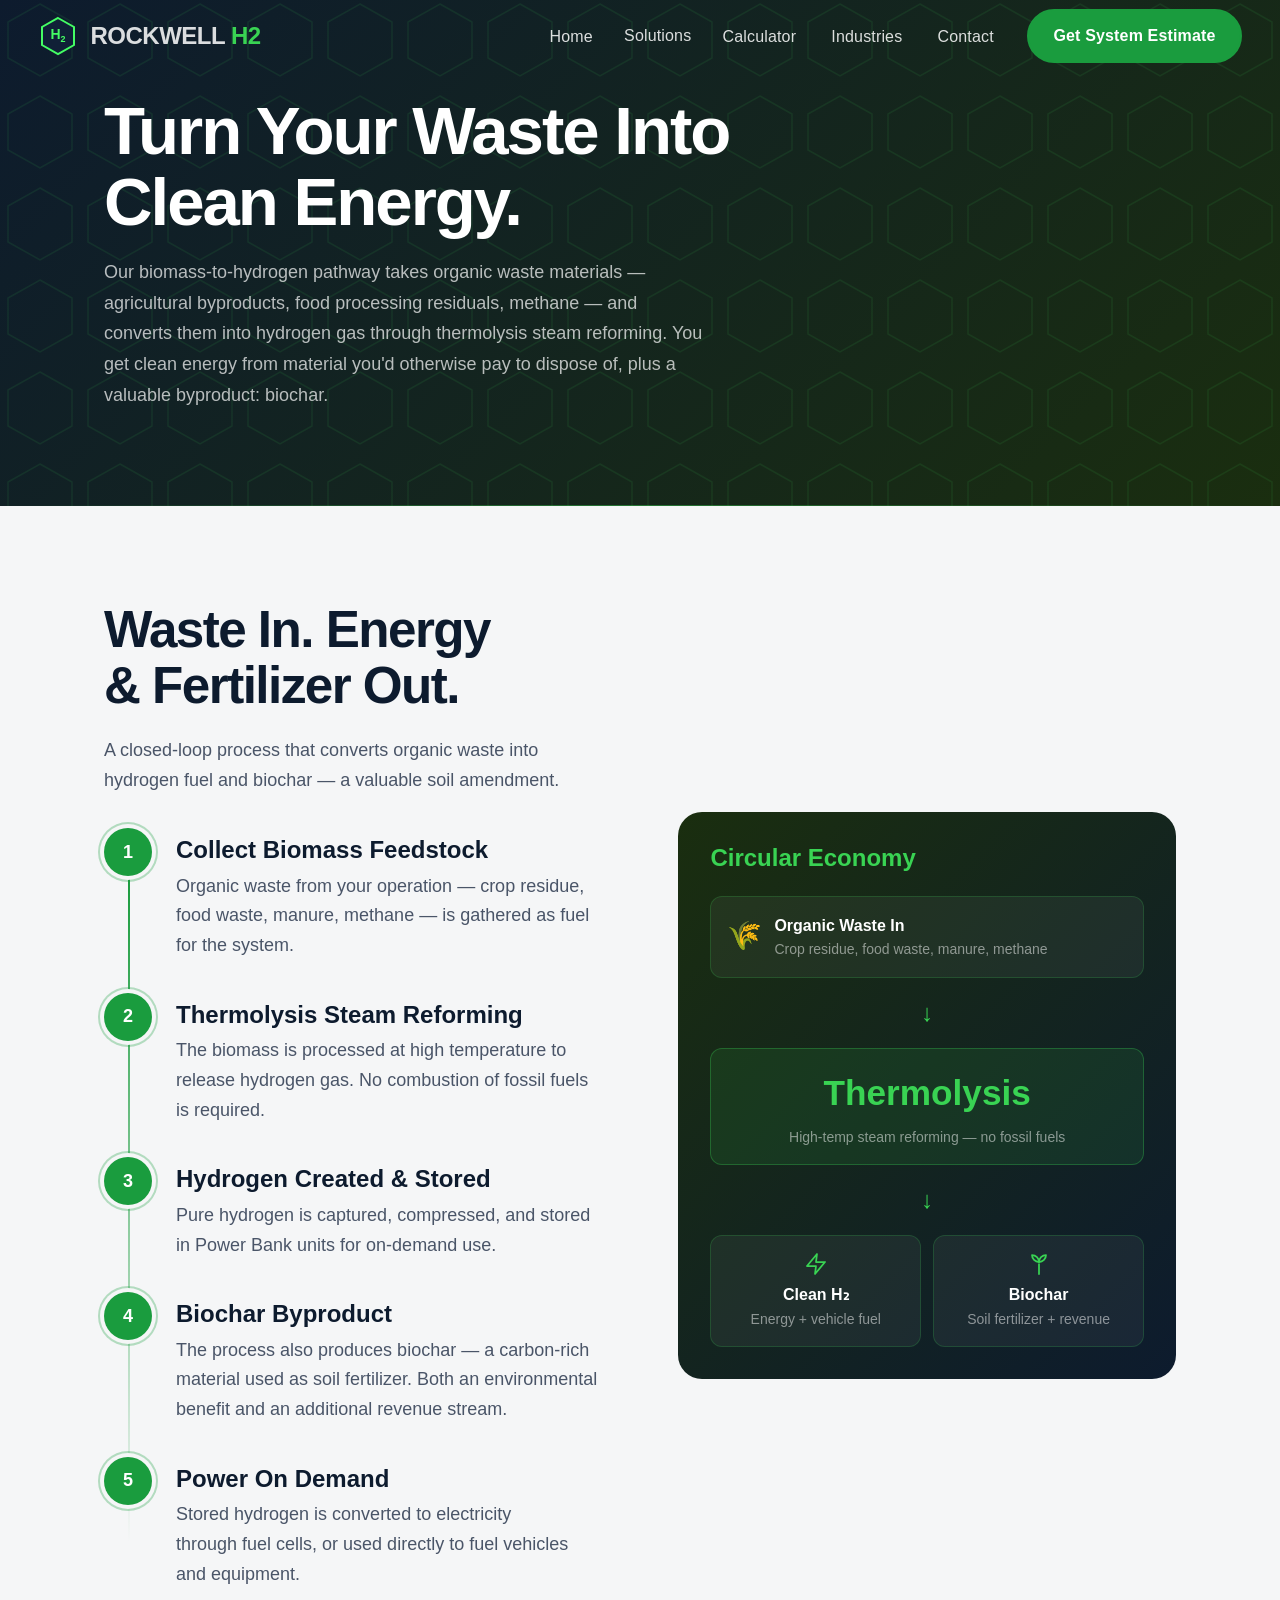
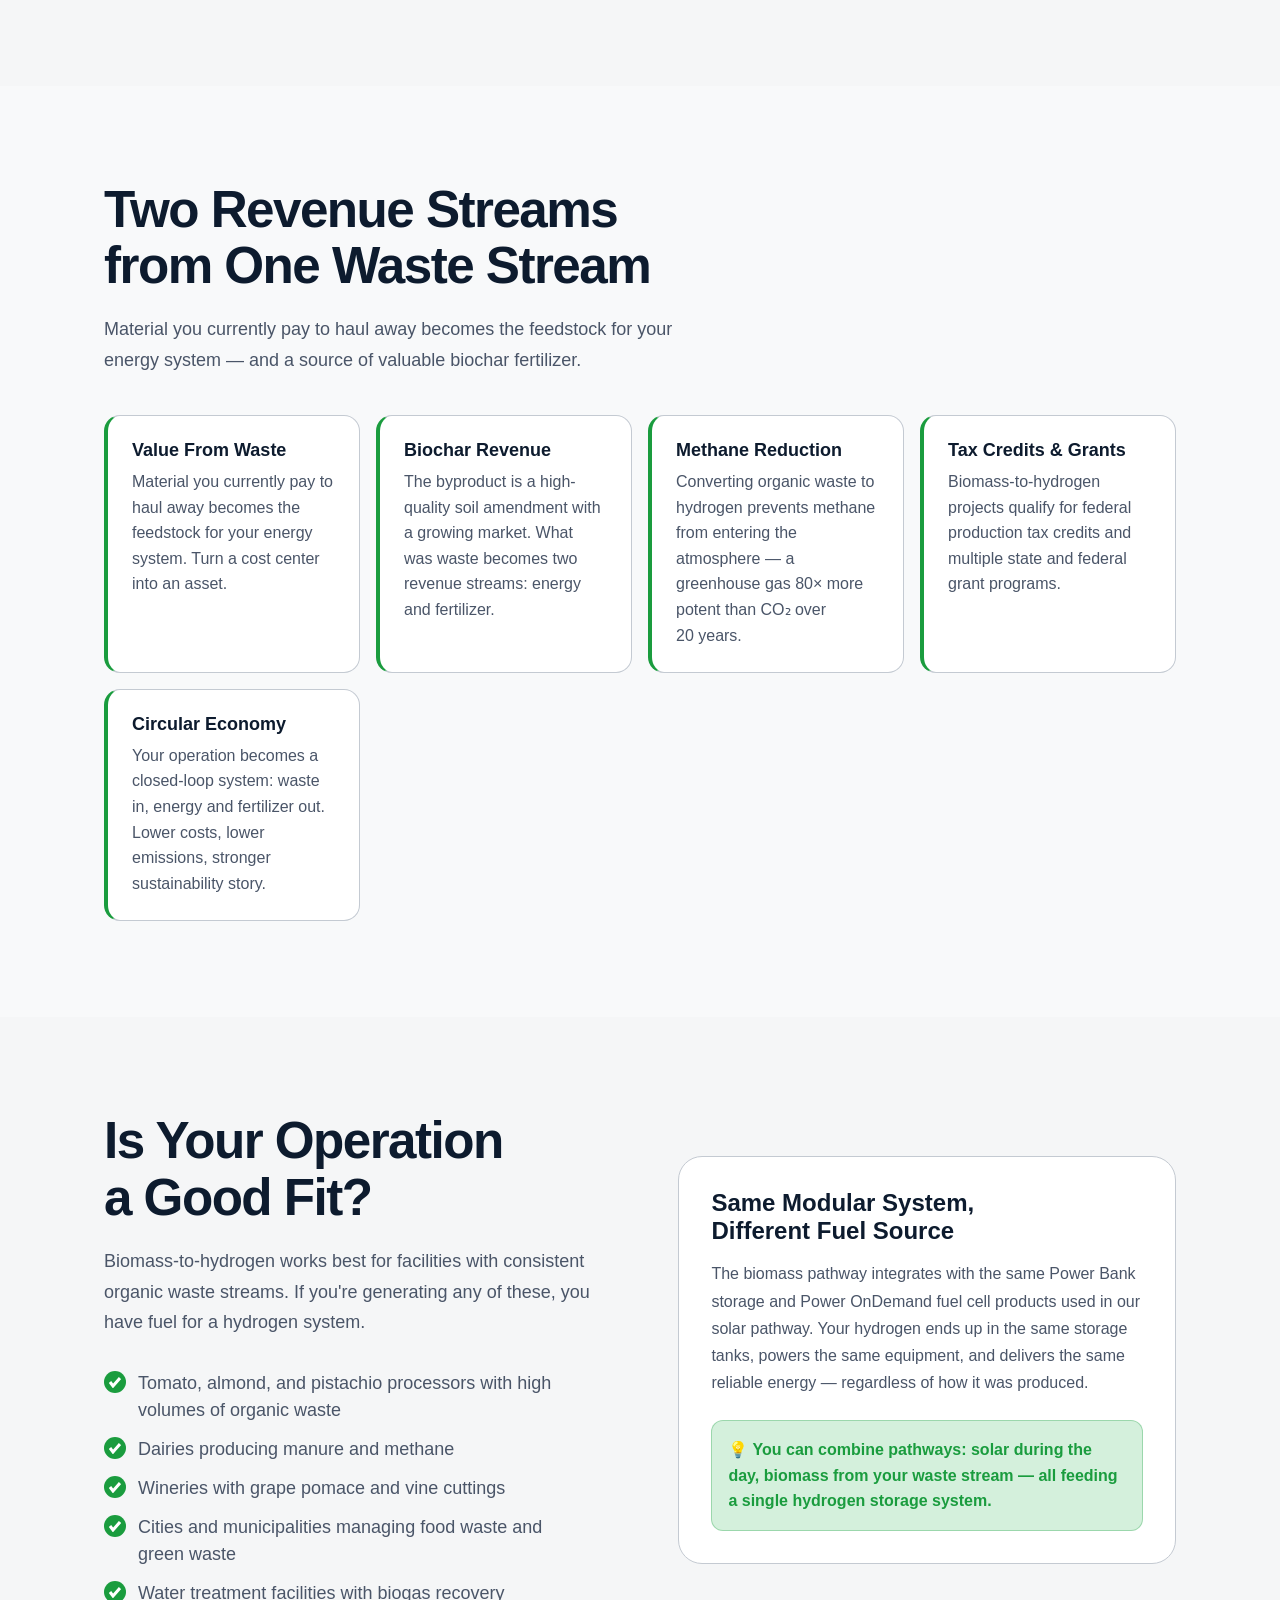
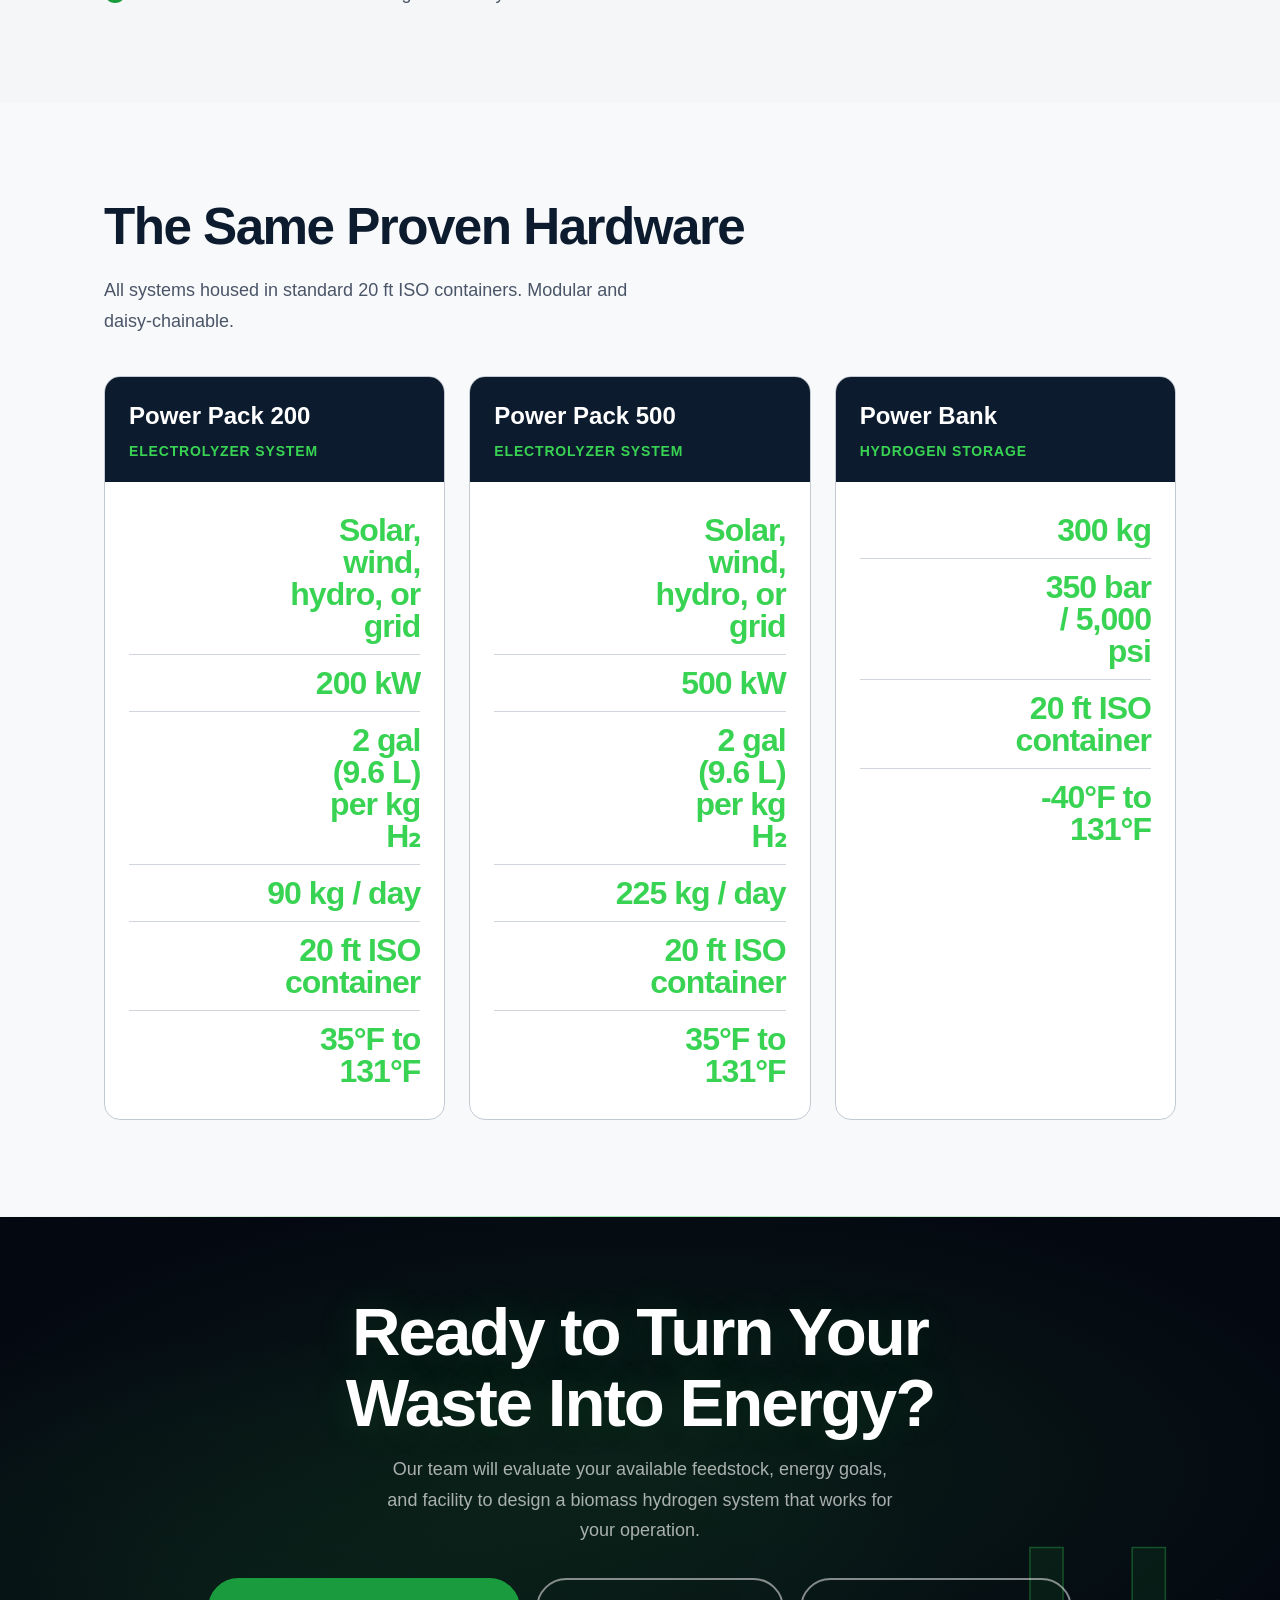
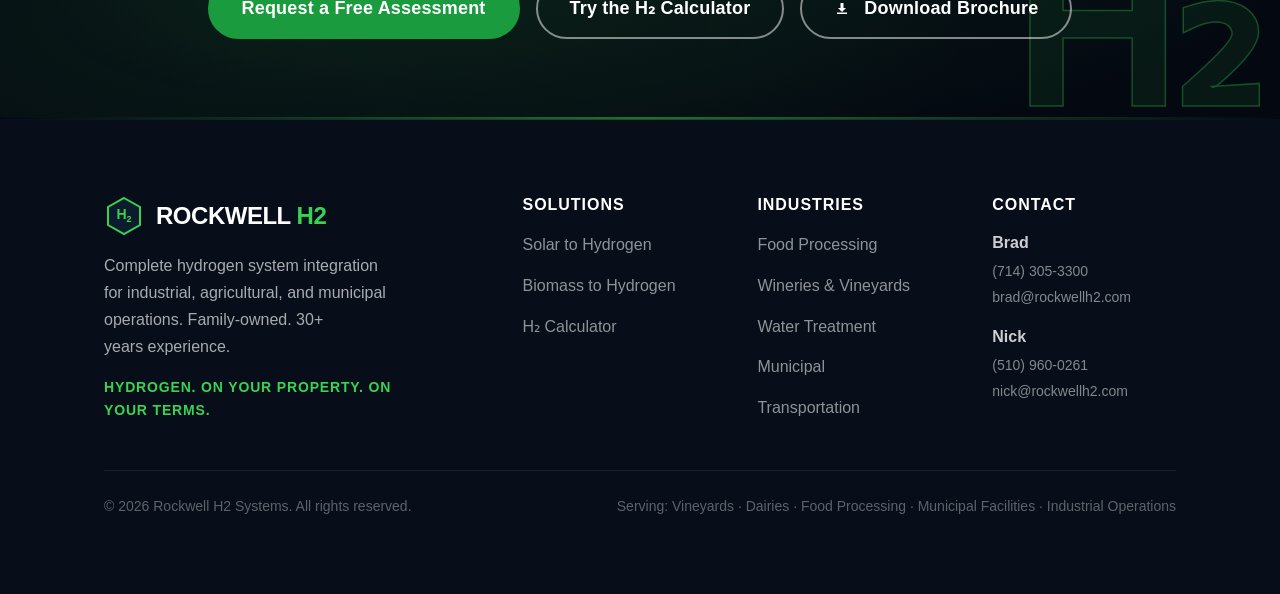
==== commit 00390d93: "feat: hero section audit — fix copy, animation, contrast, and visual hierarchy - Rewrite subtitle to" ====
--- a/biomass.html
+++ b/biomass.html
@@ -6,7 +6,8 @@
   <title>Biomass to Hydrogen — Rockwell H2 Systems</title>
   <meta name="description" content="Turn organic waste into clean hydrogen energy. Rockwell H2's biomass-to-hydrogen systems use thermolysis steam reforming to convert agricultural byproducts, food waste, and methane into hydrogen — plus biochar fertilizer." />
   <link rel="preconnect" href="https://api.fontshare.com" />
-  <link href="https://api.fontshare.com/v2/css?f[]=cabinet-grotesk@400,500,700,800,900&f[]=satoshi@400,500,700&display=swap" rel="stylesheet" />
+  <link rel="preload" as="style" href="https://api.fontshare.com/v2/css?f[]=cabinet-grotesk@400,500,700,800,900&f[]=satoshi@400,500,700&display=swap" onload="this.onload=null;this.rel='stylesheet'" />
+  <noscript><link href="https://api.fontshare.com/v2/css?f[]=cabinet-grotesk@400,500,700,800,900&f[]=satoshi@400,500,700&display=swap" rel="stylesheet" /></noscript>
   <link rel="stylesheet" href="./base.css" />
   <link rel="stylesheet" href="./style.css" />
 </head>
@@ -17,7 +18,7 @@
 <header class="site-header" id="site-header">
   <nav class="nav container">
     <a href="./index.html" class="nav-logo" aria-label="Rockwell H2 Systems Home">
-      <svg class="nav-logo-mark" viewBox="0 0 40 40" fill="none">
+      <svg class="nav-logo-mark" viewBox="0 0 40 40" fill="none" aria-hidden="true">
         <polygon points="20,2 36,11 36,29 20,38 4,29 4,11" fill="#0d1b2e" stroke="#39d353" stroke-width="2"/>
         <text text-anchor="middle" font-family="sans-serif" font-weight="900" fill="#39d353"><tspan x="20" y="23" font-size="14">H</tspan><tspan dy="3" font-size="9">2</tspan></text>
       </svg>
@@ -28,7 +29,6 @@
       <li class="nav-dropdown">
         <button class="nav-dropdown-toggle nav-dropdown-toggle--active" aria-haspopup="true" aria-expanded="false">
           Solutions
-          <svg width="14" height="14" viewBox="0 0 24 24" fill="none" stroke="currentColor" stroke-width="2.5"><path d="M6 9l6 6 6-6"/></svg>
         </button>
         <div class="nav-dropdown-menu">
           <a href="./solar.html" class="nav-dropdown-item">
@@ -51,14 +51,15 @@
           </a>
         </div>
       </li>
-      <li><a href="./calculator.html">H₂ Calculator</a></li>
+      <li><a href="./calculator.html">Calculator</a></li>
+      <li><a href="./industries.html">Industries</a></li>
       <li><a href="./contact.html">Contact</a></li>
     </ul>
     <div class="nav-right">
       <button class="theme-toggle" data-theme-toggle aria-label="Switch to dark mode">
         <svg width="18" height="18" viewBox="0 0 24 24" fill="none" stroke="currentColor" stroke-width="2"><circle cx="12" cy="12" r="5"/><path d="M12 1v2M12 21v2M4.22 4.22l1.42 1.42M18.36 18.36l1.42 1.42M1 12h2M21 12h2M4.22 19.78l1.42-1.42M18.36 5.64l1.42-1.42"/></svg>
       </button>
-      <a href="./contact.html" class="btn btn-primary">Talk to Our Team</a>
+      <button class="btn btn-primary" data-open-modal="estimate-modal">Get System Estimate</button>
     </div>
     <button class="nav-hamburger" id="hamburger" aria-label="Open menu" aria-expanded="false">
       <svg width="24" height="24" viewBox="0 0 24 24" fill="none" stroke="currentColor" stroke-width="2"><path d="M3 12h18M3 6h18M3 18h18"/></svg>
@@ -69,7 +70,7 @@
 <div class="mobile-menu" id="mobile-menu" role="dialog" aria-modal="true" aria-label="Navigation menu">
   <div class="mobile-menu-header">
     <a href="./index.html" class="nav-logo">
-      <svg class="nav-logo-mark" viewBox="0 0 40 40" fill="none">
+      <svg class="nav-logo-mark" viewBox="0 0 40 40" fill="none" aria-hidden="true">
         <polygon points="20,2 36,11 36,29 20,38 4,29 4,11" fill="#0d1b2e" stroke="#39d353" stroke-width="2"/>
         <text text-anchor="middle" font-family="sans-serif" font-weight="900" fill="#39d353"><tspan x="20" y="23" font-size="14">H</tspan><tspan dy="3" font-size="9">2</tspan></text>
       </svg>
@@ -82,9 +83,10 @@
   <a href="./index.html">Home</a>
   <a href="./solar.html">Solar to Hydrogen</a>
   <a href="./biomass.html">Biomass to Hydrogen</a>
-  <a href="./calculator.html">H₂ Calculator</a>
+  <a href="./calculator.html">Calculator</a>
+  <a href="./industries.html">Industries</a>
   <a href="./contact.html">Contact</a>
-  <div style="margin-top: auto; padding-top: 2rem; display: flex; justify-content: center;"><a href="./contact.html" class="btn btn-primary btn-lg" style="width: 80%; justify-content:center; text-align: center;">Talk to Our Team</a></div>
+  <div style="margin-top: auto; padding-top: 2rem; display: flex; justify-content: center;"><button class="btn btn-primary btn-lg" style="width: 80%; justify-content:center; text-align: center;" data-open-modal="estimate-modal">Get System Estimate</button></div>
 </div>
 
 <main id="main-content">
@@ -92,7 +94,6 @@
   <section class="page-hero" style="background: linear-gradient(135deg, #0d1b2e 0%, #1a2e0f 100%);" data-nav-dark>
     <div class="page-hero-hex"></div>
     <div class="container page-hero-content">
-      <span class="page-eyebrow">Solutions — Biomass Pathway</span>
       <h1>Turn Your Waste Into<br>Clean Energy.</h1>
       <p class="page-hero-sub">Our biomass-to-hydrogen pathway takes organic waste materials — agricultural byproducts, food processing residuals, methane — and converts them into hydrogen gas through thermolysis steam reforming. You get clean energy from material you'd otherwise pay to dispose of, plus a valuable byproduct: biochar.</p>
     </div>
@@ -103,7 +104,6 @@
     <div class="container">
       <div class="inner-two-col">
         <div class="reveal">
-          <span class="section-eyebrow">How It Works</span>
           <h2 class="section-heading">Waste In. Energy &amp; Fertilizer Out.</h2>
           <p class="section-sub" style="margin-bottom: var(--space-8);">A closed-loop process that converts organic waste into hydrogen fuel and biochar — a valuable soil amendment.</p>
           <div class="steps">
@@ -188,7 +188,6 @@
   <section class="section" style="background: var(--color-surface-2);">
     <div class="container">
       <div class="reveal" style="margin-bottom: var(--space-10);">
-        <span class="section-eyebrow">Why Biomass?</span>
         <h2 class="section-heading">Two Revenue Streams from One Waste Stream</h2>
         <p class="section-sub">Material you currently pay to haul away becomes the feedstock for your energy system — and a source of valuable biochar fertilizer.</p>
       </div>
@@ -222,7 +221,6 @@
     <div class="container">
       <div class="inner-two-col">
         <div class="reveal">
-          <span class="section-eyebrow">Ideal For</span>
           <h2 class="section-heading">Is Your Operation a Good Fit?</h2>
           <p class="section-sub" style="margin-bottom: var(--space-8);">Biomass-to-hydrogen works best for facilities with consistent organic waste streams. If you're generating any of these, you have fuel for a hydrogen system.</p>
           <ul class="ideal-list">
@@ -265,7 +263,6 @@
   <section class="section" style="background: var(--color-surface-2);">
     <div class="container">
       <div class="reveal" style="margin-bottom: var(--space-10);">
-        <span class="section-eyebrow">Product Specifications</span>
         <h2 class="section-heading">The Same Proven Hardware</h2>
         <p class="section-sub">All systems housed in standard 20 ft ISO containers. Modular and daisy-chainable.</p>
       </div>
@@ -335,12 +332,97 @@
   </section>
 </main>
 
+<!-- SYSTEM ESTIMATE MODAL -->
+<div id="estimate-modal" class="modal-overlay" role="dialog" aria-modal="true" aria-labelledby="estimate-modal-title" hidden>
+  <div class="modal-card modal-card--estimate">
+    <button class="modal-close" data-close-modal aria-label="Close">
+      <svg width="20" height="20" viewBox="0 0 24 24" fill="none" stroke="currentColor" stroke-width="2"><line x1="18" y1="6" x2="6" y2="18"/><line x1="6" y1="6" x2="18" y2="18"/></svg>
+    </button>
+    <div class="modal-header">
+      <h2 class="modal-title" id="estimate-modal-title">Get a hydrogen system sized for your operation</h2>
+      <p class="modal-sub">We'll use this to size a system for your facility.</p>
+      <p class="modal-sub modal-sub--muted">We'll size your system first, then walk through costs if it makes sense.</p>
+    </div>
+    <form id="estimate-form" class="modal-form" novalidate>
+      <div class="modal-form-row">
+        <div class="modal-field">
+          <label class="modal-label" for="est-name">Name <span aria-hidden="true">*</span></label>
+          <input class="modal-input" type="text" id="est-name" name="name" placeholder="Your name" autocomplete="name" required />
+        </div>
+        <div class="modal-field">
+          <label class="modal-label" for="est-company">Company</label>
+          <input class="modal-input" type="text" id="est-company" name="company" placeholder="Your company" autocomplete="organization" />
+        </div>
+      </div>
+      <div class="modal-form-row">
+        <div class="modal-field">
+          <label class="modal-label" for="est-email">Email <span aria-hidden="true">*</span></label>
+          <input class="modal-input" type="email" id="est-email" name="email" placeholder="you@company.com" autocomplete="email" required />
+        </div>
+        <div class="modal-field">
+          <label class="modal-label" for="est-phone">Phone</label>
+          <input class="modal-input" type="tel" id="est-phone" name="phone" placeholder="(555) 000-0000" autocomplete="tel" />
+        </div>
+      </div>
+      <div class="modal-field">
+        <label class="modal-label" for="est-industry">Industry</label>
+        <select class="modal-input calc-select" id="est-industry" name="industry">
+          <option value="">Select your industry</option>
+          <option value="dairy">Dairy &amp; Agriculture</option>
+          <option value="winery">Wineries &amp; Vineyards</option>
+          <option value="food">Food Processing</option>
+          <option value="fleet">Fleet &amp; Transportation</option>
+          <option value="water">Water Treatment</option>
+          <option value="municipal">Municipal</option>
+          <option value="industrial">General Industrial</option>
+        </select>
+      </div>
+      <div class="modal-field">
+        <label class="modal-label">What's your primary goal?</label>
+        <div class="estimate-goals">
+          <label class="estimate-goal-option">
+            <input type="radio" name="goal" value="lower-costs" />
+            <span>Lower energy costs</span>
+          </label>
+          <label class="estimate-goal-option">
+            <input type="radio" name="goal" value="waste-to-energy" />
+            <span>Turn waste into energy</span>
+          </label>
+          <label class="estimate-goal-option">
+            <input type="radio" name="goal" value="backup-power" />
+            <span>Add backup power</span>
+          </label>
+          <label class="estimate-goal-option">
+            <input type="radio" name="goal" value="fuel-vehicles" />
+            <span>Fuel vehicles or equipment</span>
+          </label>
+        </div>
+      </div>
+      <div class="modal-field">
+        <label class="modal-label" for="est-notes">Anything else we should know?</label>
+        <textarea class="modal-textarea" id="est-notes" name="notes" rows="2" placeholder="Tell us about your operation, energy needs, or questions..."></textarea>
+      </div>
+      <div class="modal-actions">
+        <button type="submit" class="btn btn-primary btn-lg modal-submit">Get My System Estimate</button>
+      </div>
+      <div id="estimate-success" class="modal-success" hidden>
+        <svg width="24" height="24" viewBox="0 0 24 24" fill="none" stroke="#39d353" stroke-width="2.5"><polyline points="20 6 9 17 4 12"/></svg>
+        <div>
+          <p><strong>You're all set.</strong></p>
+          <p>We're reviewing your operation now. You'll hear from the team designing these systems within one business day.</p>
+          <p style="margin-top: var(--space-2); color: var(--color-text-muted); font-size: var(--text-xs);">No generic sales calls, just a real conversation about how this could work for your facility.</p>
+        </div>
+      </div>
+    </form>
+  </div>
+</div>
+
 <footer class="site-footer">
   <div class="container">
     <div class="footer-grid">
       <div>
         <a href="./index.html" class="nav-logo" style="margin-bottom: var(--space-4);">
-          <svg class="nav-logo-mark" viewBox="0 0 40 40" fill="none">
+          <svg class="nav-logo-mark" viewBox="0 0 40 40" fill="none" aria-hidden="true">
             <polygon points="20,2 36,11 36,29 20,38 4,29 4,11" fill="#0d1b2e" stroke="#39d353" stroke-width="2"/>
             <text text-anchor="middle" font-family="sans-serif" font-weight="900" fill="#39d353"><tspan x="20" y="23" font-size="14">H</tspan><tspan dy="3" font-size="9">2</tspan></text>
           </svg>
@@ -360,11 +442,11 @@
       <div>
         <h4 class="footer-col-title">Industries</h4>
         <ul class="footer-links" role="list">
-          <li><a href="./contact.html">Food Processing</a></li>
-          <li><a href="./contact.html">Wineries &amp; Vineyards</a></li>
-          <li><a href="./contact.html">Water Treatment</a></li>
-          <li><a href="./contact.html">Municipal</a></li>
-          <li><a href="./contact.html">Transportation</a></li>
+          <li><a href="./industries.html#food">Food Processing</a></li>
+          <li><a href="./industries.html#winery">Wineries &amp; Vineyards</a></li>
+          <li><a href="./industries.html#water">Water Treatment</a></li>
+          <li><a href="./industries.html#municipal">Municipal</a></li>
+          <li><a href="./industries.html#fleet">Transportation</a></li>
         </ul>
       </div>
       <div>
@@ -450,5 +532,45 @@
     }
   });
 })();
-</script></body>
+</script>
+<script>
+// Estimate modal
+(function() {
+  const overlay = document.getElementById('estimate-modal');
+  if (!overlay) return;
+
+  function openModal() {
+    overlay.hidden = false;
+    requestAnimationFrame(() => overlay.classList.add('modal-open'));
+    document.body.style.overflow = 'hidden';
+    overlay.querySelector('.modal-close').focus();
+  }
+  function closeModal() {
+    overlay.classList.remove('modal-open');
+    document.body.style.overflow = '';
+    setTimeout(() => { overlay.hidden = true; }, 200);
+  }
+
+  document.querySelectorAll('[data-open-modal="estimate-modal"]').forEach(btn => {
+    btn.addEventListener('click', openModal);
+  });
+  overlay.querySelectorAll('[data-close-modal]').forEach(btn => {
+    btn.addEventListener('click', closeModal);
+  });
+  overlay.addEventListener('click', e => { if (e.target === overlay) closeModal(); });
+  document.addEventListener('keydown', e => { if (e.key === 'Escape' && !overlay.hidden) closeModal(); });
+
+  document.getElementById('estimate-form').addEventListener('submit', function(e) {
+    e.preventDefault();
+    const btn = this.querySelector('.modal-submit');
+    btn.disabled = true;
+    btn.textContent = 'Sending...';
+    setTimeout(() => {
+      this.querySelectorAll('.modal-form-row, .modal-field, .modal-actions, .estimate-goals').forEach(el => el.style.display = 'none');
+      document.getElementById('estimate-success').hidden = false;
+    }, 800);
+  });
+})();
+</script>
+</body>
 </html>
--- a/base.css
+++ b/base.css
@@ -54,14 +54,18 @@
 }
 
 ::selection {
-  background: oklch(from var(--color-primary) l c h / 0.25);
-  color: var(--color-text);
+  background: #0d1b2e;
+  color: #39d353;
+}
+
+::-moz-selection {
+  background: #0d1b2e;
+  color: #39d353;
 }
 
 :focus-visible {
-  outline: 2px solid var(--color-primary);
-  outline-offset: 3px;
-  border-radius: var(--radius-sm);
+  outline: 2px solid #39d353;
+  outline-offset: 2px;
 }
 
 @media (prefers-reduced-motion: reduce) {
--- a/style.css
+++ b/style.css
@@ -277,7 +277,8 @@
   align-items: center;
   justify-content: space-between;
   height: 72px;
-  gap: var(--space-8);
+  gap: clamp(var(--space-4), 2vw, var(--space-8));
+  flex-wrap: nowrap;
 }
 
 .nav-logo {
@@ -311,8 +312,10 @@
 .nav-links {
   display: flex;
   align-items: center;
-  gap: var(--space-6);
+  gap: clamp(var(--space-3), 1.5vw, var(--space-6));
   list-style: none;
+  flex-shrink: 1;
+  min-width: 0;
 }
 
 .nav-links a {
@@ -321,9 +324,11 @@
   font-weight: 500;
   color: rgba(255,255,255,0.8);
   letter-spacing: 0.01em;
-  padding: var(--space-2) var(--space-1);
+  padding: var(--space-2) clamp(var(--space-2), 0.6vw, var(--space-3));
+  border-radius: var(--radius-full);
   position: relative;
-  transition: color 0.2s ease;
+  transition: color 0.2s ease, background 0.2s ease;
+  white-space: nowrap;
 }
 
 .nav-links a::after {
@@ -342,23 +347,27 @@
 .nav-links a:hover { color: #fff; }
 .nav-links a:hover::after { transform: scaleX(1); }
 
-/* Active / current page — green pill */
-.nav-links a.active,
-.nav-links a[aria-current="page"] {
-  color: #0d1b2e !important;
+/* Active / current page — green text + underline, no layout shift */
+.nav-links > li > a.active,
+.nav-links > li > a[aria-current="page"] {
+  color: #39d353 !important;
+}
+.nav-links > li > a.active::after,
+.nav-links > li > a[aria-current="page"]::after {
+  transform: scaleX(1);
   background: #39d353;
-  padding-inline: var(--space-3);
-  border-radius: var(--radius-full);
-  font-weight: 700;
-}
-.nav-links a.active::after,
-.nav-links a[aria-current="page"]::after { display: none; }
-
-/* Keep pill readable over light sections */
-.site-header--over-light .nav-links a.active,
-.site-header--over-light .nav-links a[aria-current="page"] {
-  color: #0d1b2e !important;
-  background: #39d353;
+}
+
+/* Keep active visible over light sections */
+.site-header--over-light .nav-links > li > a.active,
+.site-header--over-light .nav-links > li > a[aria-current="page"] {
+  color: #1a9c3e !important;
+}
+
+/* Active state for dropdown items — minimal */
+.nav-dropdown-item[aria-current="page"] .nav-dropdown-label,
+.nav-dropdown-item.active .nav-dropdown-label {
+  color: #39d353;
 }
 
 /* Over light sections: flip to dark */
@@ -396,28 +405,15 @@
 
 .nav-dropdown-toggle:hover { color: var(--color-text); }
 
-/* Active Solutions toggle — matches link pill style */
+/* Active Solutions toggle — subtle, no layout shift */
 .nav-dropdown-toggle--active {
-  color: #0d1b2e !important;
-  background: #39d353;
-  padding-inline: var(--space-3);
-  border-radius: var(--radius-full);
-  font-weight: 700 !important;
+  color: #fff !important;
 }
 
 .site-header--over-light .nav-dropdown-toggle--active {
-  color: #0d1b2e !important;
-  background: #39d353;
-}
-
-.nav-dropdown-toggle svg {
-  transition: transform var(--transition-interactive);
-}
-
-.nav-dropdown:hover .nav-dropdown-toggle svg,
-.nav-dropdown.open .nav-dropdown-toggle svg {
-  transform: rotate(180deg);
-}
+  color: var(--color-navy) !important;
+}
+
 
 .nav-dropdown-menu {
   position: absolute;
@@ -430,15 +426,27 @@
   box-shadow: 0 20px 60px rgba(0,0,0,0.4), 0 0 0 1px rgba(255,255,255,0.04);
   padding: 8px;
   opacity: 0;
+  visibility: hidden;
   pointer-events: none;
-  transform: translateX(-50%) translateY(-6px) scale(0.97);
-  transition: opacity 0.18s ease, transform 0.18s ease;
+  transform: translateX(-50%) translateY(4px) scale(0.97);
+  transition: opacity 0.15s ease, transform 0.15s ease, visibility 0.15s ease;
   z-index: 200;
+}
+
+/* Bridge the hover gap between toggle and dropdown menu */
+.nav-dropdown-menu::before {
+  content: '';
+  position: absolute;
+  top: -14px;
+  left: 0;
+  right: 0;
+  height: 14px;
 }
 
 .nav-dropdown:hover .nav-dropdown-menu,
 .nav-dropdown.open .nav-dropdown-menu {
   opacity: 1;
+  visibility: visible;
   pointer-events: auto;
   transform: translateX(-50%) translateY(0) scale(1);
 }
@@ -512,7 +520,7 @@
 
 /* Mobile Menu */
 .mobile-menu {
-  display: none;
+  display: flex;
   position: fixed;
   inset: 0;
   z-index: 101;
@@ -521,9 +529,19 @@
   flex-direction: column;
   gap: var(--space-4);
   overflow-y: auto;
-}
-
-.mobile-menu.open { display: flex; }
+  /* Slide in from right — always rendered, hidden via transform */
+  transform: translateX(100%);
+  visibility: hidden;
+  transition: transform 0.35s cubic-bezier(0.16, 1, 0.3, 1),
+              visibility 0s linear 0.35s;
+}
+
+.mobile-menu.open {
+  transform: translateX(0);
+  visibility: visible;
+  transition: transform 0.35s cubic-bezier(0.16, 1, 0.3, 1),
+              visibility 0s linear 0s;
+}
 
 .mobile-menu-header {
   display: flex;
@@ -672,7 +690,7 @@
 }
 
 .btn-lg {
-  padding: var(--space-4) var(--space-8);
+  padding: calc(var(--space-3) + 2px) var(--space-8);
   font-size: var(--text-base);
   border-radius: var(--radius-full);
 }
@@ -706,9 +724,11 @@
   position: absolute;
   inset: 0;
   width: 100%;
-  height: 100%;
+  height: 110%; /* extra height to prevent gap as video translates down */
+  top: -5%;
   object-fit: cover;
   opacity: 0.28;
+  will-change: transform;
 }
 
 .hero-bg-overlay {
@@ -740,9 +760,10 @@
 
 .hero-content {
   position: relative;
-  z-index: 1;
+  z-index: 2;
   padding-block: clamp(var(--space-12), 8vw, var(--space-20));
 }
+
 
 .hero-eyebrow {
   display: inline-flex;
@@ -775,18 +796,21 @@
 
 .hero h1 {
   font-family: var(--font-display);
-  font-size: var(--text-3xl);
+  font-size: clamp(3.5rem, 0.5rem + 7vw, 9rem);
   font-weight: 800;
   color: #fff;
-  letter-spacing: -0.03em;
-  line-height: 1.05;
+  letter-spacing: -0.04em;
+  line-height: 1.0;
   margin-bottom: var(--space-6);
-  max-width: 14ch;
+  max-width: 12ch;
 }
 
 .hero h1 .accent {
   color: var(--color-accent);
   display: block;
+  font-size: 1.4em;
+  line-height: 0.9;
+  margin-top: -0.03em;
 }
 
 .hero-sub {
@@ -817,13 +841,13 @@
   align-items: center;
   gap: 6px;
   font-size: var(--text-xs);
-  color: rgba(255,255,255,0.55);
+  color: rgba(255,255,255,0.72);
   font-weight: 500;
   letter-spacing: 0.01em;
 }
 
 .hero-trust-item svg {
-  color: #39d353;
+  color: rgba(255, 255, 255, 0.45);
   flex-shrink: 0;
 }
 
@@ -833,11 +857,32 @@
   background: rgba(255,255,255,0.15);
 }
 
+/* --- Hero CTA premium treatment --- */
+.hero-actions .btn-primary {
+  background: rgba(57, 211, 83, 0.12);
+  color: #39d353;
+  border: 1px solid rgba(57, 211, 83, 0.3);
+  backdrop-filter: blur(8px);
+  -webkit-backdrop-filter: blur(8px);
+  transition: all 0.35s cubic-bezier(0.23, 1, 0.32, 1);
+  position: relative;
+  overflow: hidden;
+}
+
+.hero-actions .btn-primary:hover {
+  background: #39d353;
+  color: #0d1b2e;
+  border-color: #39d353;
+  box-shadow: 0 0 40px rgba(57, 211, 83, 0.25);
+  transform: translateY(-1px);
+}
+
 .hero-stats {
   display: flex;
   flex-wrap: wrap;
-  gap: var(--space-8);
-  padding-top: var(--space-8);
+  gap: var(--space-6);
+  padding-top: var(--space-6);
+  margin-top: var(--space-6);
   border-top: 1px solid rgba(255,255,255,0.1);
 }
 
@@ -855,8 +900,8 @@
 }
 
 .hero-stat-label {
-  font-size: var(--text-xs);
-  color: rgba(255,255,255,0.55);
+  font-size: var(--text-sm);
+  color: rgba(255,255,255,0.7);
   text-transform: uppercase;
   letter-spacing: 0.06em;
   display: block;
@@ -1097,37 +1142,33 @@
 
 .trust-layout {
   display: grid;
-  grid-template-columns: 1fr 1fr;
-  gap: clamp(var(--space-10), 6vw, var(--space-20));
-  align-items: center;
+  grid-template-columns: 5fr 7fr;
+  gap: clamp(var(--space-10), 5vw, var(--space-16));
+  align-items: start;
 }
 
 .trust-visual {
-  position: relative;
+  position: sticky;
+  top: calc(var(--space-16) + 60px);
 }
 
 .trust-visual-card {
   background: var(--color-navy);
   border-radius: var(--radius-2xl);
-  padding: var(--space-10);
+  padding: var(--space-12) var(--space-10);
   position: relative;
   overflow: hidden;
 }
 
 .trust-visual-card::before {
-  content: '';
-  position: absolute;
-  inset: 0;
-  background-image: url("data:image/svg+xml,%3Csvg xmlns='http://www.w3.org/2000/svg' width='80' height='92' viewBox='0 0 80 92'%3E%3Cpath d='M40 4 L72 22 L72 58 L40 76 L8 58 L8 22 Z' fill='none' stroke='%2339d353' stroke-width='1'/%3E%3C/svg%3E");
-  background-size: 80px 92px;
-  opacity: 0.07;
+  display: none;
 }
 
 .trust-stat-block {
   position: relative;
   z-index: 1;
   text-align: center;
-  margin-bottom: var(--space-6);
+  margin-bottom: var(--space-8);
 }
 
 .trust-stat-block .number {
@@ -1140,10 +1181,11 @@
 }
 
 .trust-stat-block .label {
-  font-size: var(--text-sm);
-  color: rgba(255,255,255,0.6);
-  margin-top: var(--space-2);
+  font-size: var(--text-base);
+  color: rgba(255,255,255,0.55);
+  margin-top: var(--space-3);
   display: block;
+  letter-spacing: 0.01em;
 }
 
 .trust-badges {
@@ -1158,34 +1200,53 @@
   background: rgba(255,255,255,0.06);
   border: 1px solid rgba(255,255,255,0.1);
   border-radius: var(--radius-lg);
-  padding: var(--space-3);
+  padding: var(--space-4) var(--space-3);
   text-align: center;
+  transition: background 0.2s, border-color 0.2s;
+}
+
+.trust-badge:hover {
+  background: rgba(57,211,83,0.08);
+  border-color: rgba(57,211,83,0.25);
 }
 
 .trust-badge-text {
   font-size: var(--text-xs);
-  color: rgba(255,255,255,0.7);
+  color: rgba(255,255,255,0.75);
   font-weight: 500;
   line-height: 1.4;
 }
 
 .trust-points {
+  display: grid;
+  grid-template-columns: 1fr 1fr;
+  gap: var(--space-6);
+  margin-top: var(--space-8);
+}
+
+.trust-point {
   display: flex;
   flex-direction: column;
-  gap: var(--space-6);
-}
-
-.trust-point {
-  display: flex;
-  gap: var(--space-4);
+  gap: var(--space-3);
   align-items: flex-start;
+  padding: var(--space-6);
+  background: var(--color-surface);
+  border-radius: var(--radius-lg);
+  border: 1px solid var(--color-surface-offset);
+  transition: box-shadow 0.2s, border-color 0.2s, transform 0.2s;
+}
+
+.trust-point:hover {
+  box-shadow: var(--shadow-md);
+  border-color: var(--color-accent);
+  transform: translateY(-2px);
 }
 
 .trust-point-icon {
-  width: 44px;
-  height: 44px;
+  width: 40px;
+  height: 40px;
   background: var(--color-primary-highlight);
-  border-radius: var(--radius-lg);
+  border-radius: var(--radius-md);
   display: flex;
   align-items: center;
   justify-content: center;
@@ -1198,13 +1259,14 @@
   font-size: var(--text-base);
   font-weight: 700;
   color: var(--color-text);
-  margin-bottom: var(--space-1);
+  margin-bottom: 0;
+  line-height: 1.3;
 }
 
 .trust-point-desc {
   font-size: var(--text-sm);
   color: var(--color-text-muted);
-  line-height: 1.6;
+  line-height: 1.55;
 }
 
 /* ============================================================
@@ -1221,9 +1283,20 @@
   content: '';
   position: absolute;
   inset: 0;
-  background-image: url("data:image/svg+xml,%3Csvg xmlns='http://www.w3.org/2000/svg' width='80' height='92' viewBox='0 0 80 92'%3E%3Cpath d='M40 4 L72 22 L72 58 L40 76 L8 58 L8 22 Z' fill='none' stroke='%2339d353' stroke-width='1'/%3E%3C/svg%3E");
-  background-size: 80px 92px;
-  opacity: 0.10;
+  z-index: 0;
+  pointer-events: none;
+  background: radial-gradient(ellipse at 50% 50%, rgba(57, 211, 83, 0.10) 0%, transparent 80%);
+}
+
+.cta-banner::after {
+  content: '';
+  position: absolute;
+  inset: 0;
+  z-index: 0;
+  pointer-events: none;
+  background: radial-gradient(ellipse at 20% 80%, rgba(57, 211, 83, 0.08) 0%, transparent 50%);
+  border-bottom: 2px solid transparent;
+  border-image: linear-gradient(90deg, transparent 0%, rgba(57, 211, 83, 0.5) 50%, transparent 100%) 1;
 }
 
 .cta-banner-content {
@@ -1240,6 +1313,7 @@
   letter-spacing: -0.03em;
   line-height: 1.05;
   margin-bottom: var(--space-4);
+  text-shadow: 0 0 40px rgba(57, 211, 83, 0.15);
 }
 
 .cta-banner p {
@@ -1352,12 +1426,7 @@
 }
 
 .spec-card-header::before {
-  content: '';
-  position: absolute;
-  inset: 0;
-  background-image: url("data:image/svg+xml,%3Csvg xmlns='http://www.w3.org/2000/svg' width='60' height='69' viewBox='0 0 80 92'%3E%3Cpath d='M40 4 L72 22 L72 58 L40 76 L8 58 L8 22 Z' fill='none' stroke='%2339d353' stroke-width='1'/%3E%3C/svg%3E");
-  background-size: 60px 69px;
-  opacity: 0.07;
+  display: none;
 }
 
 .spec-card-name {
@@ -1517,6 +1586,28 @@
    ============================================================ */
 .calculator-section {
   background: var(--color-bg);
+}
+
+/* Calculator context bar (shown when arriving from industries page) */
+.calc-context-bar {
+  display: flex;
+  align-items: center;
+  gap: var(--space-2);
+  margin-bottom: var(--space-4);
+  padding: var(--space-3) var(--space-4);
+  background: var(--color-primary-highlight);
+  border: 1px solid color-mix(in oklch, var(--color-primary) 20%, transparent);
+  border-radius: var(--radius-lg);
+}
+
+.calc-context-bar[hidden] {
+  display: none;
+}
+
+.calc-context-text {
+  font-size: var(--text-sm);
+  font-weight: 600;
+  color: var(--color-primary);
 }
 
 .calc-widget {
@@ -1795,6 +1886,316 @@
   display: block;
 }
 
+/* Calculator result framing */
+.calc-results-label {
+  font-family: var(--font-display);
+  font-size: var(--text-sm);
+  font-weight: 700;
+  text-transform: uppercase;
+  letter-spacing: 0.08em;
+  color: var(--color-text-muted);
+  margin-bottom: var(--space-2);
+  text-align: center;
+}
+
+.calc-equiv-label-intro {
+  font-family: var(--font-display);
+  font-size: var(--text-lg);
+  font-weight: 800;
+  color: var(--color-text);
+  letter-spacing: -0.02em;
+  margin-bottom: var(--space-2);
+  text-align: center;
+}
+
+.calc-tension-line {
+  font-size: var(--text-sm);
+  color: var(--color-text-muted);
+  text-align: center;
+  max-width: 50ch;
+  margin-inline: auto;
+  margin-bottom: var(--space-6);
+  line-height: 1.6;
+}
+
+/* Pulse animation on main output number */
+@keyframes calcPulse {
+  0% { transform: scale(1); }
+  50% { transform: scale(1.04); }
+  100% { transform: scale(1); }
+}
+
+.calc-pulse {
+  animation: calcPulse 0.3s ease-out;
+}
+
+/* Industry context */
+.calc-industry-field {
+  margin-top: var(--space-6);
+  padding-top: var(--space-6);
+  border-top: 1px solid var(--color-divider);
+}
+
+.calc-industry-context {
+  font-size: var(--text-sm);
+  color: var(--color-primary);
+  margin-top: var(--space-3);
+  line-height: 1.6;
+  font-weight: 500;
+  display: none;
+}
+
+/* Bridge CTA */
+.calc-bridge-cta {
+  margin-top: var(--space-12);
+  text-align: center;
+  background: var(--color-navy);
+  border-radius: var(--radius-2xl);
+  padding: var(--space-10);
+  position: relative;
+  overflow: hidden;
+}
+
+.calc-bridge-hex {
+  position: absolute;
+  inset: 0;
+  background-image: url("data:image/svg+xml,%3Csvg xmlns='http://www.w3.org/2000/svg' width='80' height='92' viewBox='0 0 80 92'%3E%3Cpath d='M40 4 L72 22 L72 58 L40 76 L8 58 L8 22 Z' fill='none' stroke='%2339d353' stroke-width='1'/%3E%3C/svg%3E");
+  background-size: 80px 92px;
+  opacity: 0.05;
+}
+
+.calc-bridge-inner {
+  position: relative;
+  z-index: 1;
+}
+
+.calc-bridge-transition {
+  font-family: var(--font-display);
+  font-size: var(--text-lg);
+  font-weight: 700;
+  color: #fff;
+  letter-spacing: -0.02em;
+  margin-bottom: var(--space-6);
+  line-height: 1.4;
+}
+
+.calc-bridge-sub {
+  font-size: var(--text-sm);
+  color: rgba(255,255,255,0.55);
+  margin-top: var(--space-4);
+  line-height: 1.6;
+  max-width: 50ch;
+  margin-inline: auto;
+}
+
+/* Industry detail cards (industries.html) */
+.industry-detail-card {
+  background: var(--color-surface);
+  border: 1px solid var(--color-border);
+  border-radius: var(--radius-xl);
+  padding: clamp(var(--space-6), 4vw, var(--space-8));
+  margin-bottom: var(--space-4);
+  transition: border-color var(--transition-interactive);
+}
+
+.industry-detail-card:hover {
+  border-color: color-mix(in oklch, var(--color-primary) 30%, var(--color-border));
+}
+
+.industry-detail-header {
+  display: flex;
+  justify-content: space-between;
+  align-items: center;
+  gap: var(--space-4);
+  margin-bottom: var(--space-3);
+  flex-wrap: wrap;
+}
+
+.industry-detail-name {
+  font-family: var(--font-display);
+  font-size: var(--text-lg);
+  font-weight: 800;
+  color: var(--color-text);
+  letter-spacing: -0.02em;
+  margin: 0;
+}
+
+.industry-detail-pathway {
+  font-size: var(--text-xs);
+  font-weight: 700;
+  text-transform: uppercase;
+  letter-spacing: 0.08em;
+  color: var(--color-primary);
+  background: var(--color-primary-highlight);
+  padding: var(--space-1) var(--space-3);
+  border-radius: var(--radius-full);
+  white-space: nowrap;
+}
+
+.industry-detail-desc {
+  font-size: var(--text-base);
+  color: var(--color-text-muted);
+  line-height: 1.7;
+  margin-bottom: var(--space-4);
+}
+
+.industry-detail-uses {
+  margin-bottom: var(--space-4);
+}
+
+.industry-detail-uses-label {
+  font-size: var(--text-xs);
+  font-weight: 700;
+  text-transform: uppercase;
+  letter-spacing: 0.06em;
+  color: var(--color-text-faint);
+  display: block;
+  margin-bottom: var(--space-2);
+}
+
+.industry-detail-uses-list {
+  display: flex;
+  flex-wrap: wrap;
+  gap: var(--space-2);
+  list-style: none;
+  padding: 0;
+  margin: 0;
+}
+
+.industry-detail-uses-list li {
+  font-size: var(--text-sm);
+  color: var(--color-text);
+  background: var(--color-surface-2);
+  border: 1px solid var(--color-divider);
+  border-radius: var(--radius-full);
+  padding: var(--space-1) var(--space-3);
+}
+
+.industry-detail-cta {
+  font-size: var(--text-sm);
+  font-weight: 600;
+  color: var(--color-primary);
+  text-decoration: none;
+  transition: color var(--transition-interactive);
+}
+
+.industry-detail-cta:hover {
+  color: var(--color-primary-hover);
+}
+
+/* Estimate modal extras */
+.modal-card--estimate {
+  max-width: 600px;
+}
+
+.modal-sub--muted {
+  font-size: var(--text-xs);
+  color: var(--color-text-faint);
+  margin-bottom: var(--space-4);
+  margin-top: calc(-1 * var(--space-1));
+}
+
+.estimate-prefill {
+  display: flex;
+  align-items: center;
+  gap: var(--space-2);
+  background: rgba(57, 211, 83, 0.08);
+  border: 1px solid rgba(57, 211, 83, 0.2);
+  border-radius: var(--radius-md);
+  padding: var(--space-3) var(--space-4);
+  margin-bottom: var(--space-4);
+  font-size: var(--text-sm);
+  color: var(--color-text);
+}
+
+.estimate-prefill[hidden] {
+  display: none;
+}
+
+.estimate-prefill svg {
+  flex-shrink: 0;
+  color: var(--color-primary);
+  align-self: flex-start;
+  margin-top: 2px;
+}
+
+.estimate-prefill-content {
+  display: flex;
+  flex-direction: column;
+  gap: 2px;
+}
+
+.estimate-prefill-label {
+  font-size: var(--text-xs);
+  font-weight: 700;
+  text-transform: uppercase;
+  letter-spacing: 0.06em;
+  color: var(--color-primary);
+}
+
+.estimate-goals {
+  display: grid;
+  grid-template-columns: 1fr 1fr;
+  gap: var(--space-2);
+}
+
+.estimate-goal-option {
+  display: flex;
+  align-items: center;
+  gap: var(--space-2);
+  padding: var(--space-3) var(--space-4);
+  border: 1.5px solid var(--color-border);
+  border-radius: var(--radius-md);
+  cursor: pointer;
+  font-size: var(--text-sm);
+  color: var(--color-text);
+  transition: border-color var(--transition-interactive), background var(--transition-interactive);
+}
+
+.estimate-goal-option:hover {
+  border-color: color-mix(in oklch, var(--color-primary) 40%, var(--color-border));
+  background: var(--color-surface-2);
+}
+
+.estimate-goal-option input[type="radio"] {
+  accent-color: var(--color-primary);
+  width: 16px;
+  height: 16px;
+  flex-shrink: 0;
+}
+
+.estimate-goal-option:has(input:checked) {
+  border-color: var(--color-primary);
+  background: var(--color-primary-highlight);
+}
+
+@media (max-width: 560px) {
+  .estimate-goals {
+    grid-template-columns: 1fr;
+  }
+}
+
+/* Equiv card stagger entrance */
+@keyframes equivFadeIn {
+  from {
+    opacity: 0;
+    transform: translateY(8px);
+  }
+  to {
+    opacity: 1;
+    transform: translateY(0);
+  }
+}
+
+.calc-widget.visible .calc-equiv-card {
+  animation: equivFadeIn 0.4s ease-out both;
+}
+
+.calc-widget.visible .calc-equiv-card:nth-child(1) { animation-delay: 0.1s; }
+.calc-widget.visible .calc-equiv-card:nth-child(2) { animation-delay: 0.2s; }
+.calc-widget.visible .calc-equiv-card:nth-child(3) { animation-delay: 0.3s; }
+.calc-widget.visible .calc-equiv-card:nth-child(4) { animation-delay: 0.4s; }
+
 /* ============================================================
    CONTACT PAGE
    ============================================================ */
@@ -1953,12 +2354,7 @@
 }
 
 .site-footer::before {
-  content: '';
-  position: absolute;
-  inset: 0;
-  background-image: url("data:image/svg+xml,%3Csvg xmlns='http://www.w3.org/2000/svg' width='80' height='92' viewBox='0 0 80 92'%3E%3Cpath d='M40 4 L72 22 L72 58 L40 76 L8 58 L8 22 Z' fill='none' stroke='%2339d353' stroke-width='1'/%3E%3C/svg%3E");
-  background-size: 80px 92px;
-  opacity: 0.08;
+  display: none;
 }
 
 .footer-grid {
@@ -2126,16 +2522,18 @@
 }
 
 .faq-answer {
-  max-height: 0;
+  display: grid;
+  grid-template-rows: 0fr;
   overflow: hidden;
-  transition: max-height 0.4s cubic-bezier(0.16, 1, 0.3, 1);
+  transition: grid-template-rows 0.4s cubic-bezier(0.16, 1, 0.3, 1);
 }
 
 .faq-item.open .faq-answer {
-  max-height: 300px;
+  grid-template-rows: 1fr;
 }
 
 .faq-answer-inner {
+  min-height: 0;
   padding-bottom: var(--space-5);
   font-size: var(--text-base);
   color: var(--color-text-muted);
@@ -2183,8 +2581,22 @@
    DUAL PATHWAY SECTION
    ============================================================ */
 .pathways-section {
+  position: relative;
+  padding-block: clamp(2.4rem, 6.5vw, 5rem);
   background: var(--color-bg);
   border-bottom: 1px solid var(--color-border);
+}
+
+.pathways-section::before {
+  content: '';
+  position: absolute;
+  top: 0;
+  left: 0;
+  right: 0;
+  height: 80px;
+  background: linear-gradient(to bottom, #0d1b2e, transparent);
+  pointer-events: none;
+  z-index: 1;
 }
 
 .pathways-header {
@@ -2265,27 +2677,28 @@
   display: flex;
   flex-direction: column;
   gap: 0;
-  margin-bottom: var(--space-6);
+  margin-bottom: var(--space-8);
 }
 
 .pathway-flow-step {
   display: flex;
   flex-direction: column;
   gap: var(--space-1);
-  padding: var(--space-4) 0;
-  border-top: 1px solid var(--color-border);
+  padding: var(--space-5) 0;
+  border-top: none;
 }
 
 .pathway-flow-step--product {
   background: var(--color-surface-2);
-  padding: var(--space-4) var(--space-4);
+  padding: var(--space-5) var(--space-5);
   border-left: 2px solid var(--color-accent);
   border-top: none;
-  margin: 0;
+  border-radius: var(--radius-sm);
+  margin: var(--space-1) 0;
 }
 
 .pathway-flow-step--shared {
-  opacity: 0.65;
+  opacity: 0.85;
 }
 
 .flow-step-label {
@@ -2309,29 +2722,32 @@
 }
 
 .pathway-flow-arrow {
-  font-size: 1rem;
-  color: var(--color-border);
-  padding: var(--space-1) 0;
-  line-height: 1;
+  font-size: 0;
+  color: transparent;
+  padding: 0;
+  min-height: 0;
+  line-height: 0;
+  display: none;
 }
 
 .pathway-best-for {
   font-size: var(--text-sm);
   color: var(--color-text-muted);
-  padding: var(--space-4) 0;
+  padding: var(--space-5) 0;
   border-top: 1px solid var(--color-border);
   margin-bottom: var(--space-4);
-  line-height: 1.5;
+  line-height: 1.6;
 }
 
 .pathway-best-for-label {
   display: inline-block;
   font-family: var(--font-mono);
-  font-size: 0.65rem;
+  font-size: 0.7rem;
+  font-weight: 500;
   letter-spacing: 0.1em;
   text-transform: uppercase;
   color: var(--color-text-muted);
-  margin-right: var(--space-2);
+  margin-right: var(--space-3);
 }
 
 .pathway-link {
@@ -2347,15 +2763,15 @@
 .pathway-download {
   display: inline-flex;
   align-items: center;
-  gap: 5px;
+  gap: 6px;
   margin-top: var(--space-3);
   font-size: var(--text-sm);
   font-weight: 500;
   color: var(--color-text-muted);
   text-decoration: none;
-  transition: color 0.15s;
-}
-.pathway-download:hover { color: var(--color-accent); }
+  transition: color 0.15s, gap 0.15s;
+}
+.pathway-download:hover { color: var(--color-accent); gap: 8px; }
 
 
 /* ============================================================
@@ -2367,7 +2783,7 @@
 }
 
 .modular-inner {
-  padding: var(--space-20) 0;
+  padding: clamp(5rem, 10vw, 7.8rem) 0;
   border-top: 1px solid rgba(57,211,83,0.15);
   border-bottom: 1px solid rgba(57,211,83,0.15);
 }
@@ -2375,10 +2791,10 @@
 .modular-header {
   display: grid;
   grid-template-columns: 1fr 1fr;
-  gap: var(--space-10);
+  gap: var(--space-12);
   align-items: end;
-  margin-bottom: var(--space-12);
-  padding-bottom: var(--space-10);
+  margin-bottom: var(--space-16);
+  padding-bottom: var(--space-12);
   border-bottom: 1px solid rgba(57,211,83,0.15);
 }
 
@@ -2390,22 +2806,22 @@
   display: flex;
   align-items: center;
   gap: 0;
-  overflow-x: auto;
-  padding-bottom: var(--space-4);
-  scrollbar-width: thin;
-  scrollbar-color: rgba(57,211,83,0.3) transparent;
+  overflow-x: visible;
+  padding: var(--space-8) 0 var(--space-6);
 }
 
 .container-unit {
   display: flex;
   flex-direction: column;
   align-items: center;
-  gap: var(--space-3);
-  flex-shrink: 0;
+  gap: var(--space-4);
+  flex: 1 1 0;
+  min-width: 0;
 }
 
 .container-box {
-  width: 280px;
+  width: 100%;
+  max-width: 280px;
 }
 
 .container-iso {
@@ -2415,10 +2831,10 @@
 }
 
 .chain-connector {
-  flex-shrink: 0;
-  width: 48px;
+  flex: 0 0 44px;
   display: flex;
   align-items: center;
+  padding-bottom: var(--space-8);
 }
 
 .chain-connector svg {
@@ -2428,11 +2844,12 @@
 
 .container-spec {
   font-family: var(--font-mono);
-  font-size: 0.7rem;
-  letter-spacing: 0.08em;
+  font-size: 0.75rem;
+  letter-spacing: 0.1em;
   text-transform: uppercase;
   color: var(--color-accent);
-  opacity: 0.8;
+  opacity: 0.85;
+  margin-top: var(--space-1);
 }
 
 .container-spec--muted {
@@ -2440,13 +2857,15 @@
 }
 
 .modular-footnote {
-  margin-top: var(--space-10);
+  margin-top: var(--space-16);
   font-size: var(--text-sm);
-  color: rgba(255,255,255,0.4);
-  font-family: var(--font-mono);
-  letter-spacing: 0.04em;
-  border-top: 1px solid rgba(57,211,83,0.1);
-  padding-top: var(--space-6);
+  color: rgba(255,255,255,0.45);
+  font-family: var(--font-body);
+  letter-spacing: 0.02em;
+  line-height: 1.6;
+  border-top: 1px solid rgba(57,211,83,0.12);
+  padding-top: var(--space-8);
+  max-width: 72ch;
 }
 
 
@@ -2458,55 +2877,69 @@
 }
 
 .products-header {
-  display: grid;
-  grid-template-columns: 1fr 1fr;
-  gap: var(--space-10);
-  align-items: end;
-  padding-bottom: var(--space-10);
-  border-bottom: 1px solid var(--color-border);
+  display: flex;
+  flex-direction: column;
+  align-items: center;
+  text-align: center;
+  padding-bottom: var(--space-16);
+  border-bottom: none;
   margin-bottom: 0;
+  gap: var(--space-4);
+}
+
+.products-header .section-eyebrow {
+  margin-bottom: 0;
 }
 
 .products-header .section-heading {
-  margin-bottom: 0;
+  margin-bottom: var(--space-2);
+  max-width: 600px;
 }
 
 .product-rows {
   display: flex;
   flex-direction: column;
+  gap: var(--space-3);
 }
 
 .product-row {
   display: grid;
-  grid-template-columns: 3rem 1fr auto 2rem;
+  grid-template-columns: 3.5rem 1fr auto 2.5rem;
   align-items: center;
   gap: var(--space-6);
-  padding: var(--space-6) 0;
-  border-bottom: 1px solid var(--color-border);
+  padding: var(--space-8) var(--space-8);
+  border-bottom: none;
   text-decoration: none;
   color: inherit;
-  transition: background 0.15s;
+  background: var(--color-surface);
+  border-radius: var(--radius-lg);
+  border: 1px solid var(--color-surface-offset);
+  transition: background 0.3s cubic-bezier(0.23, 1, 0.32, 1), box-shadow 0.3s cubic-bezier(0.23, 1, 0.32, 1), border-color 0.3s cubic-bezier(0.23, 1, 0.32, 1), transform 0.3s cubic-bezier(0.23, 1, 0.32, 1);
 }
 
 .product-row:hover {
-  background: var(--color-surface-2);
-  padding-left: var(--space-4);
-  padding-right: var(--space-4);
-  margin-left: calc(-1 * var(--space-4));
-  margin-right: calc(-1 * var(--space-4));
+  background: var(--color-surface);
+  box-shadow: var(--shadow-md);
+  border-color: var(--color-accent);
+  transform: translateY(-2px);
+  padding-left: var(--space-8);
+  padding-right: var(--space-8);
+  margin-left: 0;
+  margin-right: 0;
 }
 
 .product-row-number {
-  font-family: var(--font-mono);
-  font-size: var(--text-sm);
+  font-family: var(--font-display);
+  font-size: var(--text-lg);
+  font-weight: 700;
   color: var(--color-accent);
-  letter-spacing: 0.05em;
+  letter-spacing: -0.02em;
 }
 
 .product-row-main {
   display: flex;
   flex-direction: column;
-  gap: var(--space-1);
+  gap: var(--space-2);
 }
 
 .product-row-name {
@@ -2515,20 +2948,20 @@
   font-weight: 800;
   color: var(--color-text);
   letter-spacing: -0.02em;
-  line-height: 1;
+  line-height: 1.1;
 }
 
 .product-row-type {
-  font-family: var(--font-mono);
-  font-size: 0.7rem;
-  letter-spacing: 0.1em;
-  text-transform: uppercase;
+  font-family: var(--font-body);
+  font-size: var(--text-sm);
+  letter-spacing: 0.02em;
+  text-transform: none;
   color: var(--color-text-muted);
 }
 
 .product-row-specs {
   display: flex;
-  gap: var(--space-8);
+  gap: var(--space-10);
 }
 
 .product-spec {
@@ -2536,6 +2969,7 @@
   flex-direction: column;
   gap: var(--space-1);
   text-align: right;
+  min-width: 5.5rem;
 }
 
 .spec-val {
@@ -2545,25 +2979,26 @@
   color: var(--color-text);
   letter-spacing: -0.01em;
   line-height: 1;
+  transition: color 0.2s;
 }
 
 .spec-key {
-  font-family: var(--font-mono);
-  font-size: 0.6rem;
-  letter-spacing: 0.1em;
+  font-family: var(--font-body);
+  font-size: 0.7rem;
+  letter-spacing: 0.06em;
   text-transform: uppercase;
-  color: var(--color-text-muted);
+  color: var(--color-text-faint);
 }
 
 .product-row-arrow {
   font-size: var(--text-lg);
-  color: var(--color-border);
-  transition: color 0.15s, transform 0.15s;
+  color: var(--color-text-faint);
+  transition: color 0.3s cubic-bezier(0.23, 1, 0.32, 1), transform 0.3s cubic-bezier(0.23, 1, 0.32, 1);
 }
 
 .product-row:hover .product-row-arrow {
   color: var(--color-accent);
-  transform: translateX(4px);
+  transform: translateX(8px);
 }
 
 
@@ -2571,6 +3006,7 @@
    INDUSTRIES RULED LIST
    ============================================================ */
 .industries-list-section {
+  padding-block: clamp(2.5rem, 7vw, 5.2rem);
   background: var(--color-surface-2);
 }
 
@@ -2599,7 +3035,7 @@
 
 .industry-row {
   display: grid;
-  grid-template-columns: 2fr 3fr 1fr;
+  grid-template-columns: 2fr 3fr;
   gap: var(--space-6);
   align-items: baseline;
   padding: var(--space-5) 0;
@@ -2730,27 +3166,6 @@
    EDGE-ANCHORED LAYOUT OVERRIDES
    Break centered containers — full viewport canvas feel
    ============================================================ */
-
-/* --- VIDEO --- */
-.hero-video {
-  opacity: 0.45 !important;
-}
-
-/* Loosen left overlay so more video bleeds through */
-.hero-bg-overlay {
-  background:
-    linear-gradient(
-      to right,
-      rgba(7, 13, 23, 0.82) 0%,
-      rgba(7, 13, 23, 0.80) 40%,
-      rgba(7, 13, 23, 0.55) 100%
-    ),
-    linear-gradient(
-      to bottom,
-      rgba(7, 13, 23, 0.20) 0%,
-      rgba(7, 13, 23, 0.00) 35%
-    ) !important;
-}
 
 /* --- HERO: full-bleed, bottom-left anchor --- */
 .hero {
@@ -2776,7 +3191,7 @@
 .hero-content--split h1,
 .hero-content--split .hero h1 {
   max-width: none;
-  font-size: clamp(3.5rem, 8vw, 7.5rem);
+  font-size: clamp(3rem, 6.5vw, 6rem);
   line-height: 0.95;
   letter-spacing: -0.04em;
 }
@@ -2786,7 +3201,7 @@
   gap: clamp(1.25rem, 3vw, 4rem);
   flex-wrap: nowrap;
   border-top: none !important;
-  padding-top: var(--space-6);
+  padding-top: var(--space-4);
 }
 
 /* Hero sub: slightly narrower so it doesn't compete with the big type */
@@ -2818,8 +3233,9 @@
 }
 
 .pathways-header .section-heading {
-  font-size: clamp(1.75rem, 3.5vw, 2.8rem);
-  max-width: 22ch;
+  font-size: clamp(2rem, 3.8vw, 3.5rem);
+  max-width: 20ch;
+  letter-spacing: -0.03em;
 }
 
 /* Pathway columns: push apart with wide gap */
@@ -2839,30 +3255,17 @@
 /* --- PRODUCT ROWS: full-bleed inner --- */
 .products-inner {
   width: 100%;
-  padding-left: clamp(2rem, 5vw, 7rem);
+  max-width: var(--content-wide);
+  margin-left: auto;
+  margin-right: auto;
+  padding-left: clamp(2rem, 5vw, 5rem);
   padding-right: clamp(2rem, 5vw, 5rem);
-}
-
-/* Header: left heading large, right copy pulled right */
-.products-header {
-  grid-template-columns: 3fr 2fr;
-  gap: clamp(3rem, 6vw, 8rem);
-  align-items: end;
-  padding-bottom: var(--space-10);
-  border-bottom: 1px solid var(--color-border);
-  margin-bottom: 0;
 }
 
 /* Product rows: number | name | specs spread across full width */
 .product-row {
-  grid-template-columns: 4rem 1fr auto 2.5rem;
-  gap: clamp(1rem, 3vw, 3rem);
-  padding: var(--space-7) 0;
-}
-
-.product-row-number {
-  font-size: var(--text-base);
-  letter-spacing: 0.1em;
+  grid-template-columns: 3.5rem 1fr auto 2.5rem;
+  gap: clamp(1.5rem, 3vw, 3rem);
 }
 
 .product-row-name {
@@ -2870,19 +3273,11 @@
 }
 
 .product-row-specs {
-  gap: clamp(1.5rem, 3vw, 3.5rem);
+  gap: clamp(2rem, 3vw, 3.5rem);
 }
 
 .spec-val {
   font-size: clamp(1rem, 1.5vw, 1.3rem);
-}
-
-/* Hover: inset highlight respects new padding */
-.product-row:hover {
-  padding-left: var(--space-4);
-  padding-right: var(--space-4);
-  margin-left: calc(-1 * var(--space-4));
-  margin-right: calc(-1 * var(--space-4));
 }
 
 /* --- RESPONSIVE: maintain edge layout on tablet --- */
@@ -2913,23 +3308,27 @@
   color: #fff;
 }
 
-/* Section rules and eyebrows on dark — scoped to dark-canvas sections only */
-.industries-list-section .section-eyebrow,
+/* Section eyebrow on dark-canvas modular section */
 .modular-section .section-eyebrow {
   color: var(--color-accent) !important;
   border-bottom: none;
 }
 
-/* Section headings: white on dark-canvas sections */
-.industries-list-section .section-heading,
+/* Section heading/sub white only on the dark modular section */
 .modular-section .section-heading {
   color: #fff !important;
-}
-
-/* Section sub text: readable on dark-canvas sections */
-.industries-list-section .section-sub,
+  font-size: clamp(2.5rem, 5vw, 4.5rem);
+  letter-spacing: -0.04em;
+}
+
 .modular-section .section-sub {
   color: rgba(255,255,255,0.65) !important;
+}
+
+/* Industries section eyebrow — accent on light background */
+.industries-list-section .section-eyebrow {
+  color: var(--color-primary);
+  border-bottom: none;
 }
 
 /* ---- PATHWAYS — use default light colors ---- */
@@ -2953,55 +3352,7 @@
   border-top: 1px solid rgba(255,255,255,0.06) !important;
 }
 
-/* ---- Smooth reveal: no jump, just fade ---- */
-.reveal {
-  opacity: 0;
-  transform: none !important;
-  transition: opacity 0.4s ease !important;
-}
-
-.reveal.visible {
-  opacity: 1 !important;
-}
-
-/* ============================================================
-   REVEAL OVERRIDE — disable hide-until-scroll entirely
-   Sections are always visible; no animation risk
-   ============================================================ */
-.reveal,
-.reveal.visible {
-  opacity: 1 !important;
-  transform: none !important;
-  transition: none !important;
-}
-
-/* ============================================================
-   HERO — LET THE VIDEO BREATHE
-   Minimal scrim: only what's needed for text contrast
-   ============================================================ */
-
-/* Video near-full brightness */
-.hero-video {
-  opacity: 0.92 !important;
-}
-
-/* Scrim: thin gradient only on left edge + bottom strip for stats */
-/* Right side and center: almost nothing — let the solar farm show */
-.hero-bg-overlay {
-  background:
-    linear-gradient(
-      to right,
-      rgba(7, 13, 23, 0.72) 0%,
-      rgba(7, 13, 23, 0.55) 30%,
-      rgba(7, 13, 23, 0.15) 60%,
-      rgba(7, 13, 23, 0.05) 100%
-    ),
-    linear-gradient(
-      to top,
-      rgba(7, 13, 23, 0.65) 0%,
-      rgba(7, 13, 23, 0.0) 20%
-    ) !important;
-}
+/* Reveal animations restored — sections animate on scroll */
 
 /* ============================================================
    NAV — transparent over hero, solidifies on scroll
@@ -3283,22 +3634,22 @@
   display: flex;
   align-items: center;
   gap: var(--space-3);
-  padding: 4px 0 4px var(--space-5);
+  padding: 2px 0 2px var(--space-5);
   margin-left: calc(20px + var(--space-4) + var(--space-5));
 }
 
 .hero-card-connector svg {
   width: 2px;
-  height: 28px;
+  height: 16px;
   flex-shrink: 0;
 }
 
 .hero-card-connector span {
   font-family: var(--font-mono);
-  font-size: 0.6rem;
+  font-size: 0.72rem;
   letter-spacing: 0.1em;
   text-transform: uppercase;
-  color: rgba(57, 211, 83, 0.5);
+  color: rgba(57, 211, 83, 0.65);
 }
 
 /* Hero showcase positioning — center vertically, right-aligned */
@@ -3372,32 +3723,324 @@
   background: linear-gradient(90deg, rgba(57, 211, 83, 0.55), transparent);
 }
 
+/* ============================================================
+   HERO FINE-TUNE — Entrance, Parallax, Card Cycle, Polish
+   ============================================================ */
+
+/* --- ENTRANCE ANIMATION --- */
+@keyframes hero-rise {
+  from {
+    opacity: 0;
+    transform: translateY(28px);
+  }
+  to {
+    opacity: 1;
+    transform: translateY(0);
+  }
+}
+
+.hero-left > * {
+  opacity: 0;
+  animation: hero-rise 0.7s cubic-bezier(0.22, 1, 0.36, 1) forwards;
+}
+
+/* Act 1 — headline lands immediately */
+.hero-left > *:nth-child(1) { animation-delay: 0.1s; }    /* h1 */
+
+/* Act 2 — supporting content follows with a brief pause */
+.hero-left > *:nth-child(2) { animation-delay: 0.45s; }   /* sub */
+.hero-left > *:nth-child(3) { animation-delay: 0.6s; }    /* actions */
+.hero-left > *:nth-child(4) { animation-delay: 0.7s; }    /* trust row */
+.hero-left > *:nth-child(5) { animation-delay: 0.8s; }    /* specs */
+
+/* Showcase panel entrance — slides in from right */
+@keyframes showcase-enter {
+  from {
+    opacity: 0;
+    transform: translateX(40px);
+  }
+  to {
+    opacity: 1;
+    transform: translateX(0);
+  }
+}
+
+.hero-showcase {
+  opacity: 0;
+  animation: showcase-enter 0.8s cubic-bezier(0.22, 1, 0.36, 1) 0.5s forwards;
+}
+
+/* Individual card stagger */
+.hero-card {
+  opacity: 0;
+  animation: hero-rise 0.6s cubic-bezier(0.22, 1, 0.36, 1) forwards;
+}
+.hero-showcase-cards .hero-card:nth-child(1) { animation-delay: 0.6s; }
+.hero-showcase-cards .hero-card:nth-child(3) { animation-delay: 0.75s; }
+.hero-showcase-cards .hero-card:nth-child(5) { animation-delay: 0.9s; }
+
+.hero-card-connector {
+  opacity: 0;
+  animation: hero-rise 0.4s cubic-bezier(0.22, 1, 0.36, 1) forwards;
+}
+.hero-showcase-cards .hero-card-connector:nth-child(2) { animation-delay: 0.7s; }
+.hero-showcase-cards .hero-card-connector:nth-child(4) { animation-delay: 0.85s; }
+
+/* Reduced motion: skip all entrance animations */
+@media (prefers-reduced-motion: reduce) {
+  .hero-left > *,
+  .hero-showcase,
+  .hero-card,
+  .hero-card-connector {
+    opacity: 1 !important;
+    animation: none !important;
+    transform: none !important;
+  }
+}
+
+/* Trust row + stats restored to Act 2 entrance */
+
+/* --- HERO SINGLE COLUMN (diagram removed) --- */
+.hero-content--split {
+  grid-template-columns: 1fr !important;
+}
+
+/* --- VIDEO VISIBILITY BOOST --- */
+/* Override the edge-anchored opacity to let more video through */
+.hero-video {
+  opacity: 0.55 !important;
+}
+
+.hero-bg-overlay {
+  background:
+    linear-gradient(
+      to right,
+      rgba(7, 13, 23, 0.72) 0%,
+      rgba(7, 13, 23, 0.68) 38%,
+      rgba(7, 13, 23, 0.48) 100%
+    ),
+    linear-gradient(
+      to bottom,
+      rgba(7, 13, 23, 0.15) 0%,
+      rgba(7, 13, 23, 0.00) 30%
+    ) !important;
+}
+
+/* --- ASYMMETRIC GRID --- */
+.hero-content--split {
+  grid-template-columns: 1.15fr 0.85fr !important;
+}
+
+/* --- HERO SUB BRIGHTNESS + SPATIAL RHYTHM --- */
+.hero-sub {
+  color: rgba(255, 255, 255, 0.85) !important;
+  max-width: 44ch !important;
+  margin-bottom: var(--space-4) !important;
+  font-size: var(--text-base) !important;
+  line-height: 1.55 !important;
+}
+
+/* Tighten headline → sub (they're one thought) */
+.hero-content--split h1,
+.hero-content--split .hero h1 {
+  margin-bottom: var(--space-2) !important;
+}
+
+/* Breathing room between buttons → trust → stats */
+.hero-actions {
+  margin-bottom: var(--space-3) !important;
+}
+
+.hero-trust-row {
+  margin-bottom: var(--space-10) !important;
+}
+
+/* Hero fits in viewport */
+.hero {
+  max-height: 100vh !important;
+}
+
+.hero-content--split {
+  padding-bottom: clamp(1.5rem, 3vw, 3rem) !important;
+}
+
+/* --- STATS SIZE INCREASE --- */
+.hero-stat-value {
+  font-size: clamp(1.75rem, 2.5vw, 2.5rem) !important;
+}
+
+/* --- SHOWCASE CARD HOVER STATES --- */
+.hero-card {
+  transition: border-color 0.25s ease, transform 0.25s ease, box-shadow 0.25s ease;
+  cursor: default;
+}
+
+.hero-card:hover {
+  border-color: rgba(57, 211, 83, 0.4);
+  transform: translateY(-2px);
+  box-shadow: 0 4px 20px rgba(57, 211, 83, 0.1);
+}
+
+/* Active card stays elevated */
+.hero-card--active:hover {
+  transform: translateY(-2px);
+}
+
+/* --- CARD CYCLE — progress bar on active card --- */
+@keyframes card-progress {
+  from { width: 0%; }
+  to   { width: 100%; }
+}
+
+.hero-card-bar::after {
+  content: '';
+  position: absolute;
+  bottom: 0;
+  left: 0;
+  height: 2px;
+  width: 0%;
+  background: #39d353;
+  border-radius: 0 0 0 6px;
+}
+
+.hero-card--active .hero-card-bar::after {
+  animation: card-progress 3.5s linear forwards;
+}
+
+/* --- GREEN GLOW PULSE --- */
+@keyframes glow-breathe {
+  0%, 100% { opacity: 0.08; }
+  50%      { opacity: 0.18; }
+}
+
+.hero-right::before {
+  animation: glow-breathe 4s ease-in-out infinite !important;
+}
+
+/* ============================================================
+   GREEN HIERARCHY — Intensity redistribution
+   Brightest: accent text > stat values > active bar
+   Dimmest: non-active borders, connectors, eyebrow label
+   ============================================================ */
+
+/* Spec text — supporting info, turned down */
+.hero-card-spec {
+  color: rgba(57, 211, 83, 0.6) !important;
+}
+
+/* Non-active card border — very subtle */
+.hero-card {
+  border-color: rgba(57, 211, 83, 0.08) !important;
+}
+
+/* Active card border stays brighter */
+.hero-card--active {
+  border-color: rgba(57, 211, 83, 0.45) !important;
+}
+
+/* Non-active card hover — subdued */
+.hero-card:hover {
+  border-color: rgba(57, 211, 83, 0.2) !important;
+}
+
+/* Connector label text — background element */
+.hero-card-connector span {
+  color: rgba(57, 211, 83, 0.3) !important;
+}
+
+/* Showcase eyebrow — label, not focal */
+.hero-showcase-eyebrow {
+  color: rgba(57, 211, 83, 0.45) !important;
+  opacity: 1 !important;
+}
+
+/* Non-active step number — turned down */
+.hero-card-step {
+  opacity: 0.3 !important;
+}
+
+/* Active step stays bright */
+.hero-card--active .hero-card-step {
+  opacity: 0.9 !important;
+}
+
+/* Non-active card bar — slightly dimmer */
+.hero-card-bar {
+  background: rgba(57, 211, 83, 0.15) !important;
+}
+
+/* Hero-bottom green divider line */
+.hero::before {
+  content: '';
+  position: absolute;
+  bottom: 0;
+  left: 0;
+  width: 100%;
+  height: 1px;
+  background: linear-gradient(90deg, transparent 0%, rgba(57, 211, 83, 0.5) 50%, transparent 100%);
+  z-index: 3;
+  pointer-events: none;
+}
+
+/* ============================================================
+   FILM GRAIN — Subtle noise texture over hero
+   Uses a JS-injected div since ::after is taken by watermark
+   ============================================================ */
+.hero-grain {
+  position: absolute;
+  inset: 0;
+  z-index: 1;
+  pointer-events: none;
+  opacity: 0.05;
+  mix-blend-mode: soft-light;
+  background-image: url("data:image/svg+xml,%3Csvg viewBox='0 0 256 256' xmlns='http://www.w3.org/2000/svg'%3E%3Cfilter id='noise'%3E%3CfeTurbulence type='fractalNoise' baseFrequency='0.65' numOctaves='3' stitchTiles='stitch'/%3E%3C/filter%3E%3Crect width='100%25' height='100%25' filter='url(%23noise)'/%3E%3C/svg%3E");
+  background-repeat: repeat;
+  background-size: 256px 256px;
+}
+
+@media (max-width: 768px) {
+  .hero-grain {
+    opacity: 0.035;
+  }
+}
+
+@media (prefers-reduced-motion: reduce) {
+  .hero-grain {
+    display: none;
+  }
+}
+
+/* ============================================================
+   HERO PREMIUM INTERACTIONS — CSS support
+   ============================================================ */
+
+/* Smooth scroll — respects reduced motion */
+@media (prefers-reduced-motion: no-preference) {
+  html {
+    scroll-behavior: smooth;
+  }
+}
+
+/* Magnetic button spring-back */
+.btn-magnetic {
+  transition: transform 0.3s cubic-bezier(0.23, 1, 0.32, 1);
+}
+
 /* --- PATHWAY SECTION — light background --- */
 /* Removed dark background override to show intended light bg */
 
-/* Replace "↓" text arrows with visual gradient lines */
+/* Flow arrows hidden — spacing between steps provides visual flow */
 .pathway-flow-arrow {
-  font-size: 0 !important;
-  color: transparent !important;
-  padding: 0 !important;
-  min-height: 24px;
-  display: flex !important;
-  align-items: center;
+  display: none !important;
 }
 
 .pathway-flow-arrow::after {
-  content: '';
-  display: block;
-  width: 1.5px;
-  height: 22px;
-  background: linear-gradient(to bottom, rgba(57, 211, 83, 0.55), rgba(57, 211, 83, 0.08));
-  border-radius: 1px;
-  margin-left: 3px;
+  display: none;
 }
 
 /* Product step card subtle glow */
 .pathway-flow-step--product {
-  box-shadow: 0 0 24px rgba(57, 211, 83, 0.06);
+  box-shadow: 0 0 20px rgba(57, 211, 83, 0.05);
 }
 
 /* --- ISO CONTAINER SECTION --- */
@@ -3414,6 +4057,7 @@
 /* --- PRODUCT ROWS — left accent border on hover --- */
 .product-row {
   position: relative;
+  overflow: hidden;
 }
 
 .product-row::before {
@@ -3422,12 +4066,12 @@
   left: 0;
   top: 0;
   bottom: 0;
-  width: 2px;
+  width: 3px;
   background: var(--color-accent);
   transform: scaleY(0);
   transform-origin: center;
   transition: transform 0.3s cubic-bezier(0.16, 1, 0.3, 1);
-  border-radius: 1px;
+  border-radius: 0 2px 2px 0;
   z-index: 1;
 }
 
@@ -3456,6 +4100,7 @@
 }
 
 .industry-row:hover .industry-row-pathway {
+  color: #39d353 !important;
   background: rgba(57, 211, 83, 0.15) !important;
   border-color: rgba(57, 211, 83, 0.5) !important;
   box-shadow: 0 0 12px rgba(57, 211, 83, 0.18) !important;
@@ -3471,7 +4116,7 @@
 }
 
 .industry-row:hover .industry-row-name {
-  color: #fff !important;
+  color: var(--color-primary) !important;
 }
 
 /* --- CTA BANNER — deep background + H₂ watermark --- */
@@ -3486,8 +4131,8 @@
   font-family: var(--font-display);
   font-size: clamp(7rem, 18vw, 16rem);
   font-weight: 900;
-  color: rgba(57, 211, 83, 0.05);
-  -webkit-text-stroke: 1.5px rgba(57, 211, 83, 0.22);
+  color: rgba(57, 211, 83, 0.075);
+  -webkit-text-stroke: 1.5px rgba(57, 211, 83, 0.32);
   letter-spacing: -0.04em;
   line-height: 1;
   pointer-events: none;
@@ -3544,7 +4189,13 @@
   box-shadow: var(--shadow-lg), 0 0 24px rgba(57, 211, 83, 0.08) !important;
 }
 
-/* --- NAV LOGO MARK accent on hover --- */
+/* --- NAV LOGO MARK — spring rotation + stroke brighten on hover --- */
+.nav-logo-mark {
+  transition: transform 0.3s cubic-bezier(0.34, 1.56, 0.64, 1);
+}
+.nav-logo:hover .nav-logo-mark {
+  transform: rotate(8deg);
+}
 .nav-logo:hover .nav-logo-mark polygon {
   stroke: rgba(57, 211, 83, 0.95);
   transition: stroke 0.2s ease;
@@ -3686,7 +4337,7 @@
   /* Show video on mobile — blended via overlay gradient */
   .hero-video {
     display: block !important;
-    opacity: 0.18;
+    opacity: 0.18 !important;
   }
 
   /* Gradient: transparent at top (video bleeds through) → solid navy at bottom */
@@ -3724,6 +4375,10 @@
     max-width: none;
   }
 
+  .hero-left h1 .accent {
+    font-size: 1.2em;
+  }
+
   .hero-sub {
     font-size: 0.9rem;
     max-width: 100%;
@@ -3829,13 +4484,13 @@
     padding: 16px;
   }
   .m-pathway-icon {
-    width: 40px;
-    height: 40px;
-    border-radius: 10px;
+    width: 32px;
+    height: 32px;
     display: flex;
     align-items: center;
     justify-content: center;
     flex-shrink: 0;
+    color: var(--color-accent);
   }
   .m-pathway-name { font-size: 0.95rem; font-weight: 700; color: #0d1b2e; }
   .m-pathway-tag  { font-size: 0.7rem; color: #64748b; margin-top: 2px; }
@@ -4177,7 +4832,16 @@
 
   /* --- FOOTER --- */
   .site-footer { padding: 32px 20px; }
-  .footer-grid { grid-template-columns: 1fr 1fr; gap: 24px; }
+  .footer-grid {
+    grid-template-columns: 1fr 1fr;
+    gap: 24px;
+  }
+  /* Brand block spans full width so Solutions/Industries/Contact align cleanly in 2-col below */
+  .footer-grid > div:first-child {
+    grid-column: 1 / -1;
+    padding-bottom: 8px;
+    border-bottom: 1px solid rgba(255,255,255,0.08);
+  }
   .footer-col-title { font-size: 0.75rem; }
   .footer-links li { margin-bottom: 6px; }
   .footer-links a { font-size: 0.8rem; }
@@ -4243,3 +4907,511 @@
   .section-divider { display: none; }
 
 } /* end @media (max-width: 900px) */
+
+/* ============================================================
+   QUICK CONTACT MODAL
+   ============================================================ */
+.modal-overlay {
+  position: fixed;
+  inset: 0;
+  z-index: 1000;
+  background: rgba(7, 13, 23, 0.72);
+  backdrop-filter: blur(4px);
+  display: flex;
+  align-items: center;
+  justify-content: center;
+  padding: var(--space-4);
+  opacity: 0;
+  transition: opacity 0.2s ease;
+}
+.modal-overlay.modal-open {
+  opacity: 1;
+}
+.modal-overlay[hidden] {
+  display: none;
+}
+
+.modal-card {
+  background: var(--color-surface);
+  border-radius: var(--radius-xl);
+  border: 1px solid var(--color-border);
+  box-shadow: 0 24px 64px rgba(0,0,0,0.18);
+  padding: var(--space-8);
+  width: 100%;
+  max-width: 560px;
+  position: relative;
+  transform: translateY(16px);
+  transition: transform 0.25s cubic-bezier(0.16, 1, 0.3, 1);
+}
+.modal-overlay.modal-open .modal-card {
+  transform: translateY(0);
+}
+
+.modal-close {
+  position: absolute;
+  top: var(--space-4);
+  right: var(--space-4);
+  background: none;
+  border: none;
+  cursor: pointer;
+  color: var(--color-text-muted);
+  padding: var(--space-1);
+  border-radius: var(--radius-md);
+  transition: color 0.15s, background 0.15s;
+  display: flex;
+  align-items: center;
+}
+.modal-close:hover {
+  color: var(--color-text);
+  background: var(--color-surface-2);
+}
+
+.modal-eyebrow {
+  font-size: var(--text-xs);
+  font-weight: 700;
+  text-transform: uppercase;
+  letter-spacing: 0.1em;
+  color: var(--color-primary);
+  margin-bottom: var(--space-2);
+}
+.modal-title {
+  font-family: var(--font-display);
+  font-size: var(--text-xl);
+  font-weight: 800;
+  color: var(--color-text);
+  letter-spacing: -0.02em;
+  margin-bottom: var(--space-2);
+}
+.modal-sub {
+  font-size: var(--text-sm);
+  color: var(--color-text-muted);
+  margin-bottom: var(--space-6);
+  line-height: 1.6;
+}
+
+.modal-form {
+  display: flex;
+  flex-direction: column;
+  gap: var(--space-4);
+}
+.modal-form-row {
+  display: grid;
+  grid-template-columns: 1fr 1fr;
+  gap: var(--space-3);
+}
+.modal-field {
+  display: flex;
+  flex-direction: column;
+  gap: var(--space-1);
+}
+.modal-label {
+  font-size: var(--text-sm);
+  font-weight: 600;
+  color: var(--color-text);
+}
+.modal-input,
+.modal-textarea {
+  padding: var(--space-3) var(--space-4);
+  border: 1.5px solid var(--color-border);
+  border-radius: var(--radius-md);
+  font-size: var(--text-sm);
+  font-family: var(--font-body);
+  color: var(--color-text);
+  background: var(--color-surface);
+  transition: border-color 0.15s, box-shadow 0.15s;
+  outline: none;
+}
+.modal-input:focus,
+.modal-textarea:focus {
+  border-color: var(--color-primary);
+  box-shadow: 0 0 0 3px rgba(26, 156, 62, 0.12);
+}
+.modal-textarea {
+  resize: vertical;
+  min-height: 90px;
+}
+.modal-actions {
+  display: flex;
+  align-items: center;
+  gap: var(--space-4);
+  flex-wrap: wrap;
+}
+.modal-submit {
+  flex-shrink: 0;
+}
+.modal-full-form-link {
+  font-size: var(--text-sm);
+  color: var(--color-text-muted);
+  text-decoration: none;
+  transition: color 0.15s;
+}
+.modal-full-form-link:hover {
+  color: var(--color-primary);
+}
+
+.modal-success {
+  display: flex;
+  align-items: center;
+  gap: var(--space-3);
+  background: rgba(57, 211, 83, 0.08);
+  border: 1px solid rgba(57, 211, 83, 0.25);
+  border-radius: var(--radius-md);
+  padding: var(--space-4);
+  font-size: var(--text-sm);
+  color: var(--color-text);
+}
+.modal-success[hidden] { display: none; }
+
+@media (max-width: 560px) {
+  .modal-card { padding: var(--space-6); }
+  .modal-form-row { grid-template-columns: 1fr; }
+  .modal-actions { flex-direction: column; align-items: stretch; }
+  .modal-submit { width: 100%; justify-content: center; }
+}
+
+/* ============================================================
+   INDUSTRY ROWS — leading counter numbers
+   ============================================================ */
+.industries-list {
+  counter-reset: industry-counter;
+}
+
+.industry-row {
+  counter-increment: industry-counter;
+}
+
+.industry-row-name::before {
+  content: counter(industry-counter, decimal-leading-zero) " ";
+  font-family: var(--font-display);
+  font-size: var(--text-xs);
+  font-weight: 700;
+  color: var(--color-accent);
+  letter-spacing: 0.08em;
+  opacity: 0.5;
+  margin-right: var(--space-3);
+}
+
+/* ============================================================
+   PATHWAY DIVIDER — connecting lines to shared badge
+   ============================================================ */
+.pathway-divider {
+  flex-direction: column;
+}
+
+.pathway-divider::before,
+.pathway-divider::after {
+  content: '';
+  position: absolute;
+  left: 50%;
+  width: 1px;
+  transform: translateX(-50%);
+}
+
+.pathway-divider::before {
+  top: 0;
+  height: 42%;
+  background: linear-gradient(to bottom, transparent, rgba(57, 211, 83, 0.35));
+}
+
+.pathway-divider::after {
+  bottom: 0;
+  height: 42%;
+  background: linear-gradient(to top, transparent, rgba(57, 211, 83, 0.35));
+}
+
+/* ============================================================
+   MODULAR SECTION — DEPTH COMPOSITION
+   ============================================================ */
+
+.container-chain {
+  position: relative;
+}
+
+.container-chain::before {
+  content: '';
+  position: absolute;
+  top: 50%;
+  left: 50%;
+  width: 80%;
+  height: 200%;
+  transform: translate(-50%, -50%);
+  background: radial-gradient(
+    ellipse at center,
+    rgba(57, 211, 83, 0.08) 0%,
+    rgba(57, 211, 83, 0.04) 35%,
+    transparent 70%
+  );
+  pointer-events: none;
+  z-index: 0;
+}
+
+.container-unit .container-iso {
+  filter: drop-shadow(0 4px 18px rgba(57, 211, 83, 0.12))
+          drop-shadow(0 1px 4px rgba(0, 0, 0, 0.3));
+}
+
+.container-unit:nth-child(1) .container-iso {
+  filter: drop-shadow(0 4px 18px rgba(57, 211, 83, 0.22))
+          drop-shadow(0 1px 4px rgba(0, 0, 0, 0.3));
+}
+
+.container-unit--add .container-iso {
+  filter: drop-shadow(0 2px 10px rgba(57, 211, 83, 0.06));
+}
+
+.container-unit,
+.chain-connector {
+  position: relative;
+  z-index: 1;
+}
+
+/* ============================================================
+   REVEAL VARIATIONS — choreographed section entrances
+   ============================================================ */
+
+.reveal-slide-up {
+  opacity: 0;
+  transform: translateY(40px);
+  transition: opacity 0.7s cubic-bezier(0.22, 1, 0.36, 1),
+              transform 0.7s cubic-bezier(0.22, 1, 0.36, 1);
+}
+.reveal-slide-up.visible {
+  opacity: 1;
+  transform: translateY(0);
+}
+
+.reveal-scale {
+  opacity: 0;
+  transform: scale(0.95);
+  transition: opacity 0.7s cubic-bezier(0.22, 1, 0.36, 1),
+              transform 0.7s cubic-bezier(0.22, 1, 0.36, 1);
+}
+.reveal-scale.visible {
+  opacity: 1;
+  transform: scale(1);
+}
+
+.reveal-stagger-children > * {
+  opacity: 0;
+  transform: translateY(20px);
+  transition: opacity 0.5s cubic-bezier(0.22, 1, 0.36, 1),
+              transform 0.5s cubic-bezier(0.22, 1, 0.36, 1);
+}
+.reveal-stagger-children.visible > * {
+  opacity: 1;
+  transform: translateY(0);
+}
+.reveal-stagger-children.visible > *:nth-child(1) { transition-delay: 0ms; }
+.reveal-stagger-children.visible > *:nth-child(2) { transition-delay: 80ms; }
+.reveal-stagger-children.visible > *:nth-child(3) { transition-delay: 160ms; }
+.reveal-stagger-children.visible > *:nth-child(4) { transition-delay: 240ms; }
+.reveal-stagger-children.visible > *:nth-child(5) { transition-delay: 320ms; }
+.reveal-stagger-children.visible > *:nth-child(6) { transition-delay: 400ms; }
+.reveal-stagger-children.visible > *:nth-child(7) { transition-delay: 480ms; }
+.reveal-stagger-children.visible > *:nth-child(8) { transition-delay: 560ms; }
+
+@media (prefers-reduced-motion: reduce) {
+  .reveal-slide-up,
+  .reveal-scale,
+  .reveal-stagger-children > * {
+    opacity: 1 !important;
+    transform: none !important;
+    transition: none !important;
+  }
+}
+
+/* ============================================================
+   REDESIGN 2026: HERO & STATES SYSTEM
+   ============================================================ */
+
+/* Hero Specs */
+.hero-specs {
+  display: flex;
+  gap: var(--space-8);
+  margin-top: var(--space-8);
+  padding-top: var(--space-6);
+  border-top: 1px solid rgba(255,255,255,0.1);
+}
+
+.spec-item {
+  display: flex;
+  flex-direction: column;
+  gap: var(--space-1);
+}
+
+.spec-value {
+  font-family: var(--font-display);
+  font-weight: 800;
+  font-size: clamp(1.5rem, 2.5vw, 2rem);
+  color: var(--color-accent);
+  line-height: 1;
+  letter-spacing: -0.03em;
+}
+
+.spec-label {
+  font-size: var(--text-xs);
+  color: rgba(255, 255, 255, 0.4);
+  text-transform: uppercase;
+  letter-spacing: 0.08em;
+  font-weight: 600;
+}
+
+/* Living System SVG */
+.living-system {
+  width: 100%;
+  max-width: 600px;
+  position: relative;
+}
+
+.sys-svg {
+  width: 100%;
+  height: auto;
+  display: block;
+}
+
+.sys-flow-path {
+  animation: svgFlowPulse 4s infinite linear;
+}
+
+@keyframes svgFlowPulse {
+  0% { stroke-opacity: 0.2; }
+  50% { stroke-opacity: 1; }
+  100% { stroke-opacity: 0.2; }
+}
+
+.sys-particle {
+  animation: particleFlow 4s infinite linear;
+}
+.p1 { animation-delay: 0s; }
+.p2 { animation-delay: 1.33s; }
+.p3 { animation-delay: 2.66s; }
+
+@keyframes particleFlow {
+  0% { cx: 50; opacity: 0; }
+  10% { opacity: 1; }
+  90% { cx: 520; opacity: 1; }
+  100% { cx: 550; opacity: 0; }
+}
+
+.sys-node-ring {
+  transform-origin: center;
+  animation: slowSpin 10s infinite linear;
+}
+
+@keyframes slowSpin {
+  100% { transform: rotate(360deg); }
+}
+
+/* States Section */
+.states-section {
+  padding-block: var(--space-16);
+  background-color: var(--color-surface-2);
+  border-bottom: 1px solid var(--color-border);
+}
+
+.states-machine {
+  position: relative;
+  display: flex;
+  flex-direction: column;
+  align-items: center;
+  margin-block: var(--space-8);
+}
+
+.states-flow-line {
+  position: absolute;
+  top: 15px; /* align with dot */
+  left: 17%;
+  right: 17%;
+  height: 2px;
+  background: var(--color-border);
+  z-index: 1;
+  overflow: hidden;
+}
+
+.states-flow-progress {
+  height: 100%;
+  width: 100%;
+  background: linear-gradient(90deg, transparent, var(--color-primary), transparent);
+  background-size: 200% 100%;
+  animation: flowLine 3s infinite linear;
+}
+
+@keyframes flowLine {
+  0% { background-position: 100% 0; }
+  100% { background-position: -100% 0; }
+}
+
+.states-nodes {
+  display: flex;
+  justify-content: space-between;
+  width: 100%;
+  position: relative;
+  z-index: 2;
+}
+
+.state-node {
+  display: flex;
+  flex-direction: column;
+  align-items: center;
+  text-align: center;
+  gap: var(--space-4);
+  flex: 1;
+  padding: 0 var(--space-4);
+}
+
+.state-dot {
+  width: 32px;
+  height: 32px;
+  border-radius: var(--radius-full);
+  background: var(--color-surface);
+  border: 2px solid var(--color-primary);
+  display: flex;
+  align-items: center;
+  justify-content: center;
+  position: relative;
+}
+
+.state-dot::after {
+  content: '';
+  width: 10px;
+  height: 10px;
+  border-radius: var(--radius-full);
+  background: var(--color-primary);
+}
+
+.glow-pulse {
+  animation: dotGlow 2.5s infinite alternate ease-in-out;
+}
+
+@keyframes dotGlow {
+  0% { box-shadow: 0 0 0 0 rgba(57,211,83, 0.4); }
+  100% { box-shadow: 0 0 0 12px rgba(57,211,83, 0); }
+}
+
+.state-name {
+  font-family: var(--font-display);
+  font-weight: 800;
+  font-size: var(--text-lg);
+  color: var(--color-text);
+  margin: 0;
+}
+
+.state-desc {
+  font-size: var(--text-sm);
+  color: var(--color-text-muted);
+  margin: 0;
+}
+
+.states-mobile {
+  display: flex;
+  flex-direction: column;
+  gap: var(--space-8);
+  margin-top: var(--space-8);
+}
+
+@media (max-width: 900px) {
+  .hero-specs {
+    flex-wrap: wrap;
+    gap: var(--space-4);
+  }
+}
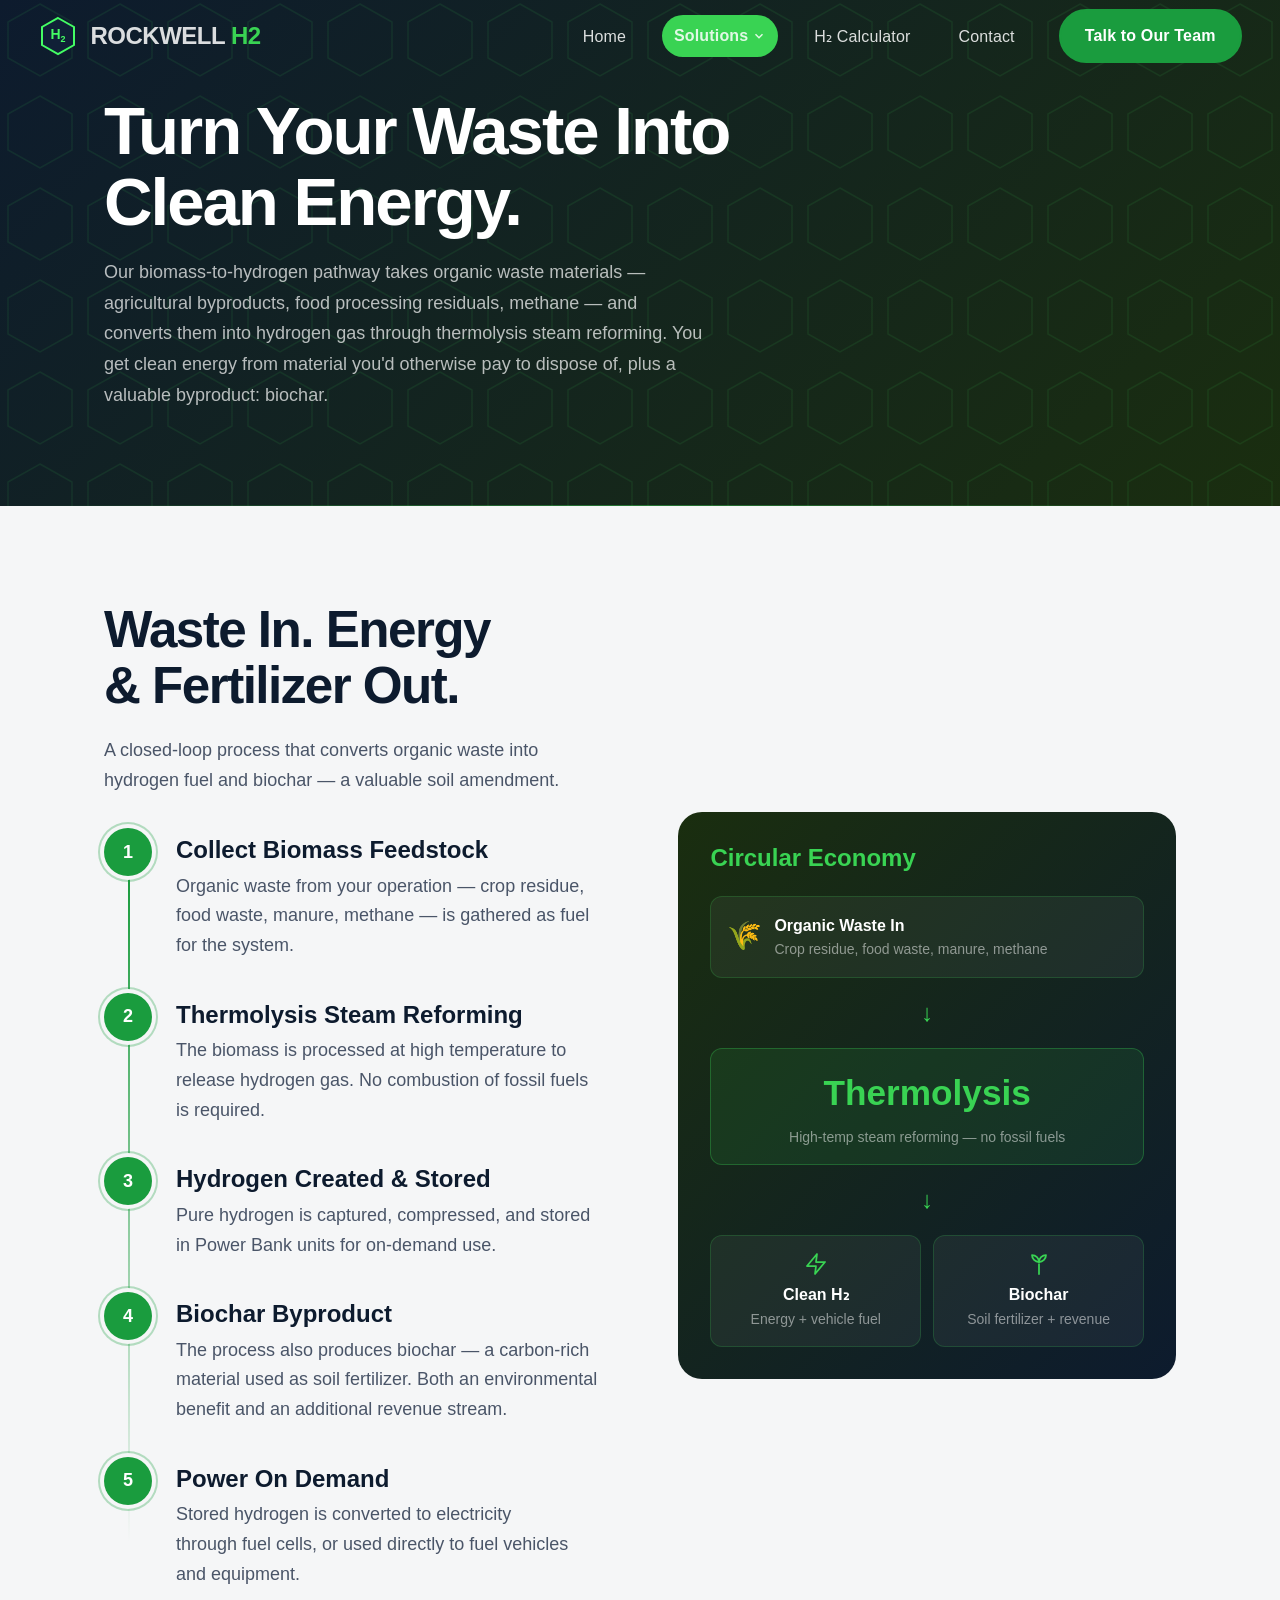
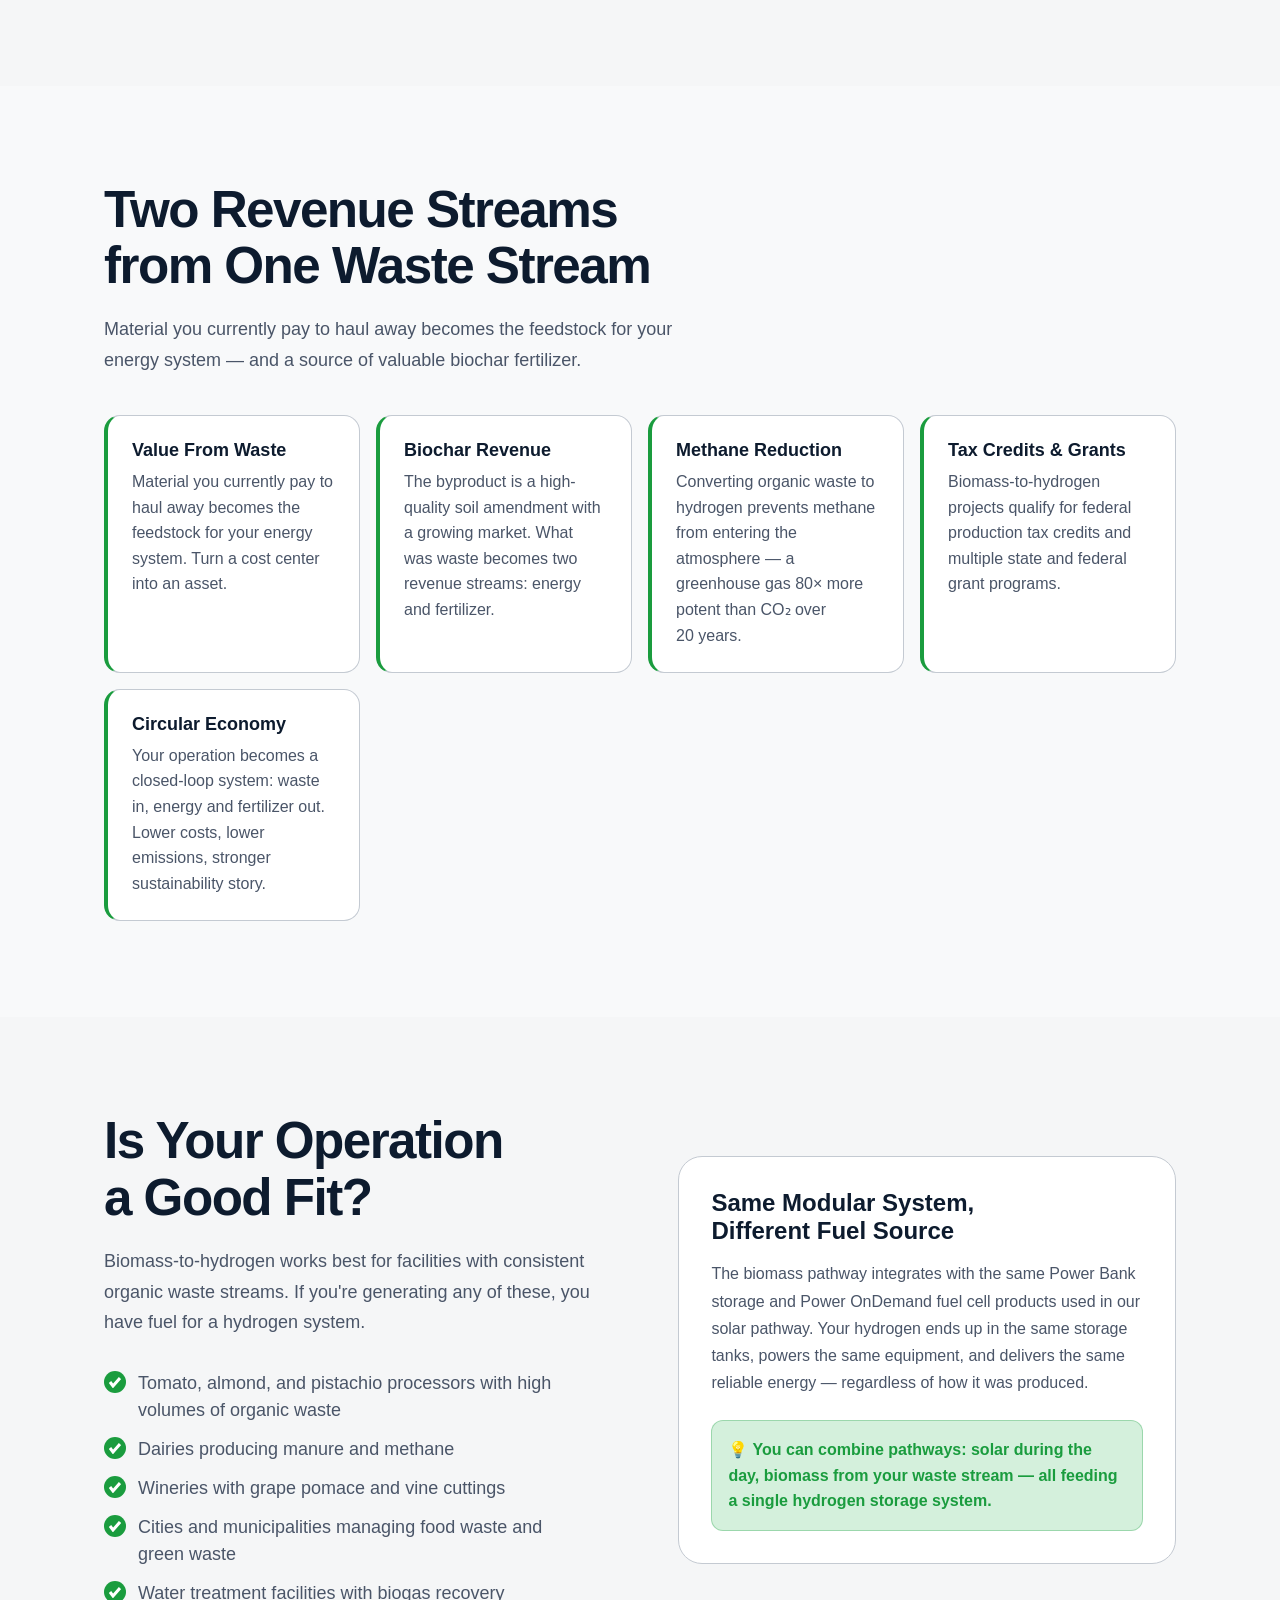
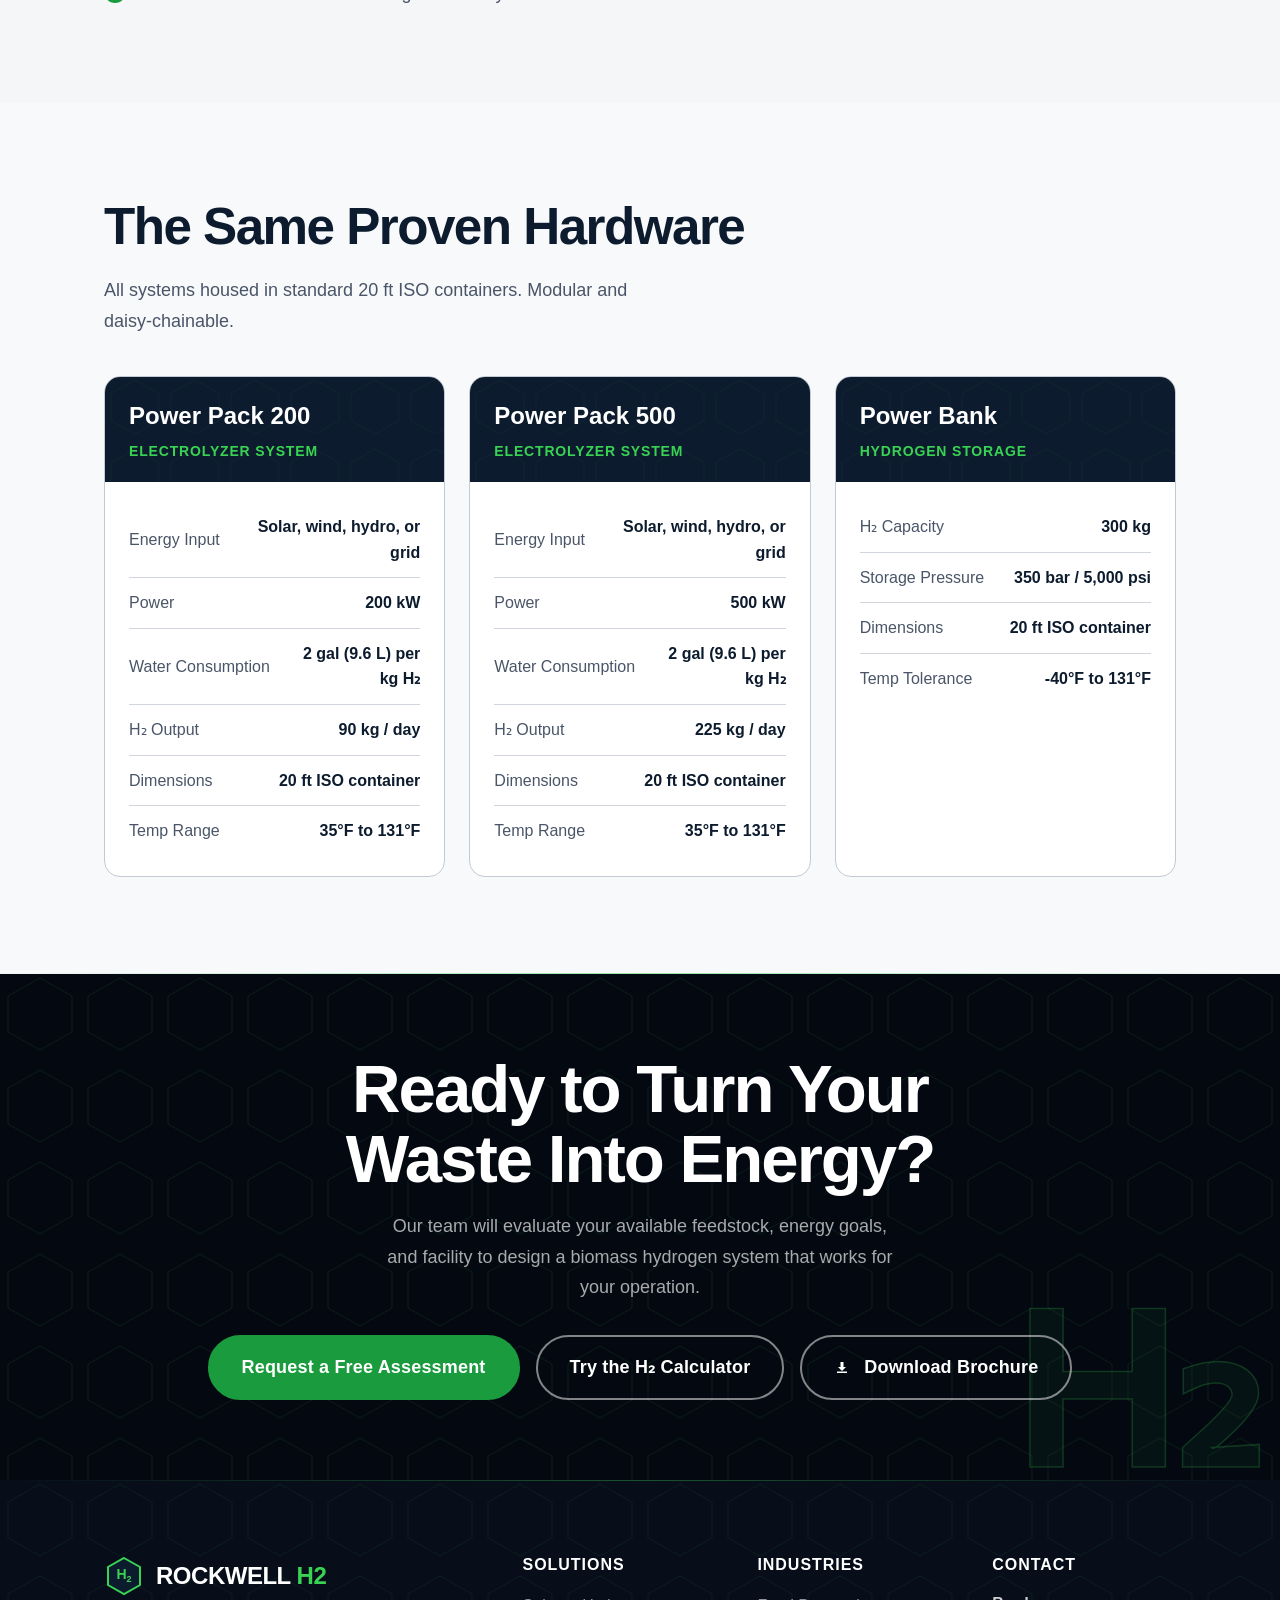
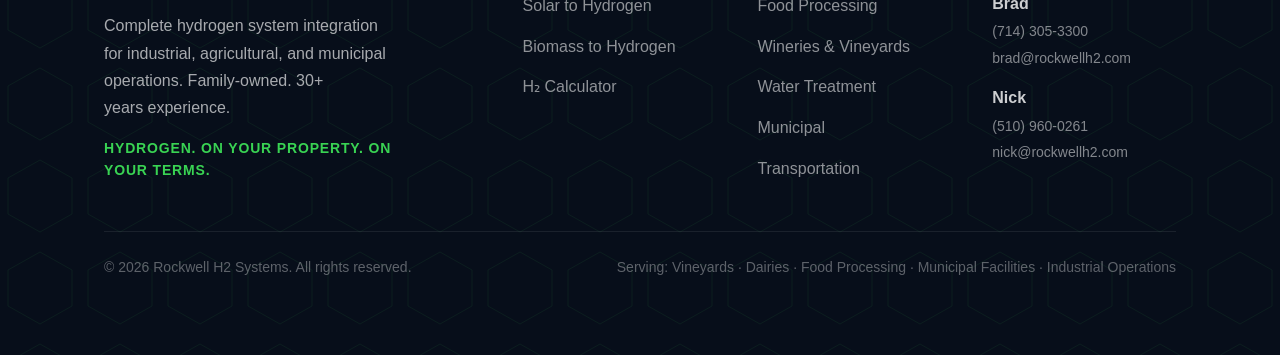
==== commit b045a37d: "feat: full site refresh — redesigned homepage, new industries page, updated all pages Overhauled hom" ====
--- a/biomass.html
+++ b/biomass.html
@@ -29,6 +29,7 @@
       <li class="nav-dropdown">
         <button class="nav-dropdown-toggle nav-dropdown-toggle--active" aria-haspopup="true" aria-expanded="false">
           Solutions
+          <svg width="14" height="14" viewBox="0 0 24 24" fill="none" stroke="currentColor" stroke-width="2.5"><path d="M6 9l6 6 6-6"/></svg>
         </button>
         <div class="nav-dropdown-menu">
           <a href="./solar.html" class="nav-dropdown-item">
@@ -51,15 +52,14 @@
           </a>
         </div>
       </li>
-      <li><a href="./calculator.html">Calculator</a></li>
-      <li><a href="./industries.html">Industries</a></li>
+      <li><a href="./calculator.html">H&#8322; Calculator</a></li>
       <li><a href="./contact.html">Contact</a></li>
     </ul>
     <div class="nav-right">
       <button class="theme-toggle" data-theme-toggle aria-label="Switch to dark mode">
         <svg width="18" height="18" viewBox="0 0 24 24" fill="none" stroke="currentColor" stroke-width="2"><circle cx="12" cy="12" r="5"/><path d="M12 1v2M12 21v2M4.22 4.22l1.42 1.42M18.36 18.36l1.42 1.42M1 12h2M21 12h2M4.22 19.78l1.42-1.42M18.36 5.64l1.42-1.42"/></svg>
       </button>
-      <button class="btn btn-primary" data-open-modal="estimate-modal">Get System Estimate</button>
+      <button class="btn btn-primary" data-open-modal="contact-modal">Talk to Our Team</button>
     </div>
     <button class="nav-hamburger" id="hamburger" aria-label="Open menu" aria-expanded="false">
       <svg width="24" height="24" viewBox="0 0 24 24" fill="none" stroke="currentColor" stroke-width="2"><path d="M3 12h18M3 6h18M3 18h18"/></svg>
@@ -83,10 +83,11 @@
   <a href="./index.html">Home</a>
   <a href="./solar.html">Solar to Hydrogen</a>
   <a href="./biomass.html">Biomass to Hydrogen</a>
-  <a href="./calculator.html">Calculator</a>
-  <a href="./industries.html">Industries</a>
+  <a href="./calculator.html">H&#8322; Calculator</a>
   <a href="./contact.html">Contact</a>
-  <div style="margin-top: auto; padding-top: 2rem; display: flex; justify-content: center;"><button class="btn btn-primary btn-lg" style="width: 80%; justify-content:center; text-align: center;" data-open-modal="estimate-modal">Get System Estimate</button></div>
+  <div style="margin-top: auto; padding-top: 2rem; display: flex; justify-content: center;">
+    <button class="btn btn-primary btn-lg" style="width: 80%; justify-content:center; text-align: center;" data-open-modal="contact-modal">Talk to Our Team</button>
+  </div>
 </div>
 
 <main id="main-content">
--- a/base.css
+++ b/base.css
@@ -54,18 +54,14 @@
 }
 
 ::selection {
-  background: #0d1b2e;
-  color: #39d353;
-}
-
-::-moz-selection {
-  background: #0d1b2e;
-  color: #39d353;
+  background: oklch(from var(--color-primary) l c h / 0.25);
+  color: var(--color-text);
 }
 
 :focus-visible {
-  outline: 2px solid #39d353;
-  outline-offset: 2px;
+  outline: 2px solid var(--color-primary);
+  outline-offset: 3px;
+  border-radius: var(--radius-sm);
 }
 
 @media (prefers-reduced-motion: reduce) {
--- a/style.css
+++ b/style.css
@@ -11,23 +11,23 @@
 :root,
 [data-theme='light'] {
   /* Type Scale */
-  --text-xs:   clamp(0.75rem,  0.7rem + 0.25vw,  0.875rem);
-  --text-sm:   clamp(0.875rem, 0.8rem + 0.35vw,  1rem);
-  --text-base: clamp(1rem,     0.95rem + 0.25vw, 1.125rem);
-  --text-lg:   clamp(1.125rem, 1rem + 0.75vw,    1.5rem);
-  --text-xl:   clamp(1.5rem,   1.2rem + 1.25vw,  2.25rem);
-  --text-2xl:  clamp(2rem,     1.2rem + 2.5vw,   3.5rem);
-  --text-3xl:  clamp(2.5rem,   1rem + 4vw,       5rem);
-  --text-hero: clamp(3rem,     0.5rem + 7vw,     8rem);
+  --text-xs: clamp(0.75rem, 0.7rem + 0.25vw, 0.875rem);
+  --text-sm: clamp(0.875rem, 0.8rem + 0.35vw, 1rem);
+  --text-base: clamp(1rem, 0.95rem + 0.25vw, 1.125rem);
+  --text-lg: clamp(1.125rem, 1rem + 0.75vw, 1.5rem);
+  --text-xl: clamp(1.5rem, 1.2rem + 1.25vw, 2.25rem);
+  --text-2xl: clamp(2rem, 1.2rem + 2.5vw, 3.5rem);
+  --text-3xl: clamp(2.5rem, 1rem + 4vw, 5rem);
+  --text-hero: clamp(3rem, 0.5rem + 7vw, 8rem);
 
   /* Spacing */
-  --space-1:  0.25rem;
-  --space-2:  0.5rem;
-  --space-3:  0.75rem;
-  --space-4:  1rem;
-  --space-5:  1.25rem;
-  --space-6:  1.5rem;
-  --space-8:  2rem;
+  --space-1: 0.25rem;
+  --space-2: 0.5rem;
+  --space-3: 0.75rem;
+  --space-4: 1rem;
+  --space-5: 1.25rem;
+  --space-6: 1.5rem;
+  --space-8: 2rem;
   --space-10: 2.5rem;
   --space-12: 3rem;
   --space-16: 4rem;
@@ -41,78 +41,78 @@
      Secondary: Slate Blue (#1e3a5f) for dark surfaces */
 
   /* Surfaces */
-  --color-bg:              #f5f6f7;
-  --color-surface:         #ffffff;
-  --color-surface-2:       #f8f9fa;
-  --color-surface-offset:  #eef0f2;
-  --color-surface-offset-2:#e4e7eb;
+  --color-bg: #f5f6f7;
+  --color-surface: #ffffff;
+  --color-surface-2: #f8f9fa;
+  --color-surface-offset: #eef0f2;
+  --color-surface-offset-2: #e4e7eb;
   --color-surface-dynamic: #dce0e5;
-  --color-divider:         #d0d5db;
-  --color-border:          #c4cad2;
+  --color-divider: #d0d5db;
+  --color-border: #c4cad2;
 
   /* Text */
-  --color-text:            #0d1b2e;
-  --color-text-muted:      #4a5568;
-  --color-text-faint:      #9aa5b4;
-  --color-text-inverse:    #f5f6f7;
+  --color-text: #0d1b2e;
+  --color-text-muted: #4a5568;
+  --color-text-faint: #9aa5b4;
+  --color-text-inverse: #f5f6f7;
 
   /* Primary Accent: Electric Green */
-  --color-primary:         #1a9c3e;
-  --color-primary-hover:   #14782f;
-  --color-primary-active:  #0e5521;
+  --color-primary: #1a9c3e;
+  --color-primary-hover: #14782f;
+  --color-primary-active: #0e5521;
   --color-primary-highlight: #d4f0dc;
 
   /* Secondary: Navy */
-  --color-navy:            #0d1b2e;
-  --color-navy-mid:        #1e3a5f;
-  --color-navy-light:      #2a4f7c;
+  --color-navy: #0d1b2e;
+  --color-navy-mid: #1e3a5f;
+  --color-navy-light: #2a4f7c;
 
   /* Accent Bright Green */
-  --color-accent:          #39d353;
-  --color-accent-muted:    #2ab545;
+  --color-accent: #39d353;
+  --color-accent-muted: #2ab545;
 
   /* Warning */
-  --color-warning:         #d4770a;
+  --color-warning: #d4770a;
   --color-warning-highlight: #fde8c8;
 
   /* Error */
-  --color-error:           #c53030;
+  --color-error: #c53030;
   --color-error-highlight: #fed7d7;
 
   /* Success */
-  --color-success:         #276749;
+  --color-success: #276749;
   --color-success-highlight: #c6f6d5;
 
   /* Radius */
-  --radius-sm:   0.375rem;
-  --radius-md:   0.5rem;
-  --radius-lg:   0.75rem;
-  --radius-xl:   1rem;
-  --radius-2xl:  1.5rem;
+  --radius-sm: 0.375rem;
+  --radius-md: 0.5rem;
+  --radius-lg: 0.75rem;
+  --radius-xl: 1rem;
+  --radius-2xl: 1.5rem;
   --radius-full: 9999px;
 
   /* Transitions */
   --transition-interactive: 180ms cubic-bezier(0.16, 1, 0.3, 1);
-  --transition-slow:        350ms cubic-bezier(0.16, 1, 0.3, 1);
+  --transition-slow: 350ms cubic-bezier(0.16, 1, 0.3, 1);
 
   /* Shadows */
-  --shadow-sm:  0 1px 3px oklch(0.15 0.03 230 / 0.08);
-  --shadow-md:  0 4px 16px oklch(0.15 0.03 230 / 0.10);
-  --shadow-lg:  0 12px 40px oklch(0.15 0.03 230 / 0.14);
-  --shadow-xl:  0 24px 64px oklch(0.15 0.03 230 / 0.18);
+  --shadow-sm: 0 1px 3px oklch(0.15 0.03 230 / 0.08);
+  --shadow-md: 0 4px 16px oklch(0.15 0.03 230 / 0.10);
+  --shadow-lg: 0 12px 40px oklch(0.15 0.03 230 / 0.14);
+  --shadow-xl: 0 24px 64px oklch(0.15 0.03 230 / 0.18);
 
   /* Content widths */
-  --content-narrow:  640px;
+  --content-narrow: 640px;
   --content-default: 960px;
-  --content-wide:    1200px;
-  --content-full:    100%;
+  --content-wide: 1200px;
+  --content-full: 100%;
 
   /* Fonts */
   --font-display: 'Cabinet Grotesk', 'Helvetica Neue', sans-serif;
-  --font-body:    'Satoshi', 'Inter', sans-serif;
+  --font-body: 'Satoshi', 'Inter', sans-serif;
 
   /* Visual refresh tokens */
-  --color-deep:        #040911;
+  --color-deep: #040911;
   --color-section-alt: #0a1525;
 }
 
@@ -120,54 +120,54 @@
 [data-theme='dark'],
 @media (prefers-color-scheme: dark) {
   :root:not([data-theme]) {
-    --color-bg:              #070d17;
-    --color-surface:         #0d1b2e;
-    --color-surface-2:       #101f34;
-    --color-surface-offset:  #0f1e30;
-    --color-surface-offset-2:#132338;
+    --color-bg: #070d17;
+    --color-surface: #0d1b2e;
+    --color-surface-2: #101f34;
+    --color-surface-offset: #0f1e30;
+    --color-surface-offset-2: #132338;
     --color-surface-dynamic: #1a2f48;
-    --color-divider:         #1e3248;
-    --color-border:          #263d58;
-    --color-text:            #e8ecf0;
-    --color-text-muted:      #8fa3b8;
-    --color-text-faint:      #4a6378;
-    --color-text-inverse:    #0d1b2e;
-    --color-primary:         #39d353;
-    --color-primary-hover:   #2ab545;
-    --color-primary-active:  #1a9c3e;
+    --color-divider: #1e3248;
+    --color-border: #263d58;
+    --color-text: #e8ecf0;
+    --color-text-muted: #8fa3b8;
+    --color-text-faint: #4a6378;
+    --color-text-inverse: #0d1b2e;
+    --color-primary: #39d353;
+    --color-primary-hover: #2ab545;
+    --color-primary-active: #1a9c3e;
     --color-primary-highlight: #0d2e16;
-    --color-accent:          #39d353;
-    --color-accent-muted:    #2ab545;
-    --shadow-sm:  0 1px 3px oklch(0 0 0 / 0.3);
-    --shadow-md:  0 4px 16px oklch(0 0 0 / 0.4);
-    --shadow-lg:  0 12px 40px oklch(0 0 0 / 0.5);
-    --shadow-xl:  0 24px 64px oklch(0 0 0 / 0.6);
+    --color-accent: #39d353;
+    --color-accent-muted: #2ab545;
+    --shadow-sm: 0 1px 3px oklch(0 0 0 / 0.3);
+    --shadow-md: 0 4px 16px oklch(0 0 0 / 0.4);
+    --shadow-lg: 0 12px 40px oklch(0 0 0 / 0.5);
+    --shadow-xl: 0 24px 64px oklch(0 0 0 / 0.6);
   }
 }
 
 [data-theme='dark'] {
-  --color-bg:              #070d17;
-  --color-surface:         #0d1b2e;
-  --color-surface-2:       #101f34;
-  --color-surface-offset:  #0f1e30;
-  --color-surface-offset-2:#132338;
+  --color-bg: #070d17;
+  --color-surface: #0d1b2e;
+  --color-surface-2: #101f34;
+  --color-surface-offset: #0f1e30;
+  --color-surface-offset-2: #132338;
   --color-surface-dynamic: #1a2f48;
-  --color-divider:         #1e3248;
-  --color-border:          #263d58;
-  --color-text:            #e8ecf0;
-  --color-text-muted:      #8fa3b8;
-  --color-text-faint:      #4a6378;
-  --color-text-inverse:    #0d1b2e;
-  --color-primary:         #39d353;
-  --color-primary-hover:   #2ab545;
-  --color-primary-active:  #1a9c3e;
+  --color-divider: #1e3248;
+  --color-border: #263d58;
+  --color-text: #e8ecf0;
+  --color-text-muted: #8fa3b8;
+  --color-text-faint: #4a6378;
+  --color-text-inverse: #0d1b2e;
+  --color-primary: #39d353;
+  --color-primary-hover: #2ab545;
+  --color-primary-active: #1a9c3e;
   --color-primary-highlight: #0d2e16;
-  --color-accent:          #39d353;
-  --color-accent-muted:    #2ab545;
-  --shadow-sm:  0 1px 3px oklch(0 0 0 / 0.3);
-  --shadow-md:  0 4px 16px oklch(0 0 0 / 0.4);
-  --shadow-lg:  0 12px 40px oklch(0 0 0 / 0.5);
-  --shadow-xl:  0 24px 64px oklch(0 0 0 / 0.6);
+  --color-accent: #39d353;
+  --color-accent-muted: #2ab545;
+  --shadow-sm: 0 1px 3px oklch(0 0 0 / 0.3);
+  --shadow-md: 0 4px 16px oklch(0 0 0 / 0.4);
+  --shadow-lg: 0 12px 40px oklch(0 0 0 / 0.5);
+  --shadow-xl: 0 24px 64px oklch(0 0 0 / 0.6);
 }
 
 /* ============================================================
@@ -187,6 +187,7 @@
   text-decoration: none;
   transition: top 0.1s;
 }
+
 .skip-link:focus {
   top: var(--space-4);
   outline: 3px solid var(--color-accent);
@@ -277,8 +278,7 @@
   align-items: center;
   justify-content: space-between;
   height: 72px;
-  gap: clamp(var(--space-4), 2vw, var(--space-8));
-  flex-wrap: nowrap;
+  gap: var(--space-8);
 }
 
 .nav-logo {
@@ -312,23 +312,20 @@
 .nav-links {
   display: flex;
   align-items: center;
-  gap: clamp(var(--space-3), 1.5vw, var(--space-6));
+  gap: var(--space-6);
   list-style: none;
-  flex-shrink: 1;
-  min-width: 0;
 }
 
 .nav-links a {
   text-decoration: none;
   font-size: var(--text-sm);
   font-weight: 500;
-  color: rgba(255,255,255,0.8);
+  color: rgba(255, 255, 255, 0.8);
   letter-spacing: 0.01em;
-  padding: var(--space-2) clamp(var(--space-2), 0.6vw, var(--space-3));
+  padding: var(--space-2) var(--space-3);
   border-radius: var(--radius-full);
   position: relative;
   transition: color 0.2s ease, background 0.2s ease;
-  white-space: nowrap;
 }
 
 .nav-links a::after {
@@ -344,30 +341,32 @@
   border-radius: var(--radius-full);
 }
 
-.nav-links a:hover { color: #fff; }
-.nav-links a:hover::after { transform: scaleX(1); }
-
-/* Active / current page — green text + underline, no layout shift */
-.nav-links > li > a.active,
-.nav-links > li > a[aria-current="page"] {
-  color: #39d353 !important;
-}
-.nav-links > li > a.active::after,
-.nav-links > li > a[aria-current="page"]::after {
+.nav-links a:hover {
+  color: #fff;
+}
+
+.nav-links a:hover::after {
   transform: scaleX(1);
+}
+
+/* Active / current page — green pill */
+.nav-links a.active,
+.nav-links a[aria-current="page"] {
+  color: #0d1b2e !important;
   background: #39d353;
-}
-
-/* Keep active visible over light sections */
-.site-header--over-light .nav-links > li > a.active,
-.site-header--over-light .nav-links > li > a[aria-current="page"] {
-  color: #1a9c3e !important;
-}
-
-/* Active state for dropdown items — minimal */
-.nav-dropdown-item[aria-current="page"] .nav-dropdown-label,
-.nav-dropdown-item.active .nav-dropdown-label {
-  color: #39d353;
+  font-weight: 700;
+}
+
+.nav-links a.active::after,
+.nav-links a[aria-current="page"]::after {
+  display: none;
+}
+
+/* Keep pill readable over light sections */
+.site-header--over-light .nav-links a.active,
+.site-header--over-light .nav-links a[aria-current="page"] {
+  color: #0d1b2e !important;
+  background: #39d353;
 }
 
 /* Over light sections: flip to dark */
@@ -376,6 +375,7 @@
 .site-header--over-light .nav-logo-text {
   color: var(--color-navy) !important;
 }
+
 .site-header--over-light .nav-links a:hover,
 .site-header--over-light .nav-dropdown-toggle:hover {
   color: var(--color-navy) !important;
@@ -396,24 +396,39 @@
   cursor: pointer;
   font-size: var(--text-sm);
   font-weight: 500;
-  color: rgba(255,255,255,0.8);
+  color: rgba(255, 255, 255, 0.8);
   letter-spacing: 0.01em;
   font-family: var(--font-body);
   padding: var(--space-2) var(--space-1);
   transition: color var(--transition-interactive);
 }
 
-.nav-dropdown-toggle:hover { color: var(--color-text); }
-
-/* Active Solutions toggle — subtle, no layout shift */
+.nav-dropdown-toggle:hover {
+  color: var(--color-text);
+}
+
+/* Active Solutions toggle — matches link pill style */
 .nav-dropdown-toggle--active {
-  color: #fff !important;
+  color: #0d1b2e !important;
+  background: #39d353;
+  padding-inline: var(--space-3);
+  border-radius: var(--radius-full);
+  font-weight: 700 !important;
 }
 
 .site-header--over-light .nav-dropdown-toggle--active {
-  color: var(--color-navy) !important;
-}
-
+  color: #0d1b2e !important;
+  background: #39d353;
+}
+
+.nav-dropdown-toggle svg {
+  transition: transform var(--transition-interactive);
+}
+
+.nav-dropdown:hover .nav-dropdown-toggle svg,
+.nav-dropdown.open .nav-dropdown-toggle svg {
+  transform: rotate(180deg);
+}
 
 .nav-dropdown-menu {
   position: absolute;
@@ -423,30 +438,18 @@
   background: #0d1b2e;
   border: 1px solid rgba(57, 211, 83, 0.15);
   border-radius: 14px;
-  box-shadow: 0 20px 60px rgba(0,0,0,0.4), 0 0 0 1px rgba(255,255,255,0.04);
+  box-shadow: 0 20px 60px rgba(0, 0, 0, 0.4), 0 0 0 1px rgba(255, 255, 255, 0.04);
   padding: 8px;
   opacity: 0;
-  visibility: hidden;
   pointer-events: none;
-  transform: translateX(-50%) translateY(4px) scale(0.97);
-  transition: opacity 0.15s ease, transform 0.15s ease, visibility 0.15s ease;
+  transform: translateX(-50%) translateY(-6px) scale(0.97);
+  transition: opacity 0.18s ease, transform 0.18s ease;
   z-index: 200;
-}
-
-/* Bridge the hover gap between toggle and dropdown menu */
-.nav-dropdown-menu::before {
-  content: '';
-  position: absolute;
-  top: -14px;
-  left: 0;
-  right: 0;
-  height: 14px;
 }
 
 .nav-dropdown:hover .nav-dropdown-menu,
 .nav-dropdown.open .nav-dropdown-menu {
   opacity: 1;
-  visibility: visible;
   pointer-events: auto;
   transform: translateX(-50%) translateY(0) scale(1);
 }
@@ -497,7 +500,7 @@
 
 .nav-dropdown-desc {
   font-size: 0.72rem;
-  color: rgba(255,255,255,0.45);
+  color: rgba(255, 255, 255, 0.45);
   line-height: 1;
 }
 
@@ -513,14 +516,14 @@
   background: none;
   border: none;
   cursor: pointer;
-  color: var(--color-text);
+  color: #fff;
   padding: var(--space-2);
   border-radius: var(--radius-md);
 }
 
 /* Mobile Menu */
 .mobile-menu {
-  display: flex;
+  display: none;
   position: fixed;
   inset: 0;
   z-index: 101;
@@ -529,18 +532,10 @@
   flex-direction: column;
   gap: var(--space-4);
   overflow-y: auto;
-  /* Slide in from right — always rendered, hidden via transform */
-  transform: translateX(100%);
-  visibility: hidden;
-  transition: transform 0.35s cubic-bezier(0.16, 1, 0.3, 1),
-              visibility 0s linear 0.35s;
 }
 
 .mobile-menu.open {
-  transform: translateX(0);
-  visibility: visible;
-  transition: transform 0.35s cubic-bezier(0.16, 1, 0.3, 1),
-              visibility 0s linear 0s;
+  display: flex;
 }
 
 .mobile-menu-header {
@@ -585,7 +580,9 @@
   font-size: inherit;
 }
 
-.mobile-menu a:hover { color: var(--color-accent); }
+.mobile-menu a:hover {
+  color: var(--color-accent);
+}
 
 /* Theme Toggle */
 .theme-toggle {
@@ -674,23 +671,23 @@
 .btn-white:hover {
   background: #f0fdf4;
   transform: translateY(-1px);
-  box-shadow: 0 4px 20px rgba(0,0,0,0.2);
+  box-shadow: 0 4px 20px rgba(0, 0, 0, 0.2);
 }
 
 .btn-outline-white {
   background: transparent;
   color: white;
-  border-color: rgba(255,255,255,0.5);
+  border-color: rgba(255, 255, 255, 0.5);
 }
 
 .btn-outline-white:hover {
-  background: rgba(255,255,255,0.1);
+  background: rgba(255, 255, 255, 0.1);
   border-color: white;
   transform: translateY(-1px);
 }
 
 .btn-lg {
-  padding: calc(var(--space-3) + 2px) var(--space-8);
+  padding: var(--space-4) var(--space-8);
   font-size: var(--text-base);
   border-radius: var(--radius-full);
 }
@@ -700,9 +697,9 @@
    ============================================================ */
 .hero {
   position: relative;
-  min-height: 100vh;
-  display: flex;
-  align-items: center;
+  min-height: calc(100vh - 72px);
+  display: flex;
+  align-items: stretch;
   overflow: hidden;
   background: var(--color-navy);
 }
@@ -724,29 +721,18 @@
   position: absolute;
   inset: 0;
   width: 100%;
-  height: 110%; /* extra height to prevent gap as video translates down */
-  top: -5%;
+  height: 100%;
   object-fit: cover;
-  opacity: 0.28;
-  will-change: transform;
+  opacity: 0.45;
 }
 
 .hero-bg-overlay {
   position: absolute;
   inset: 0;
-  /* Left side darker for headline legibility, right lighter so SVG diagram reads */
   background:
-    linear-gradient(
-      to right,
-      rgba(7, 13, 23, 0.93) 0%,
-      rgba(7, 13, 23, 0.93) 45%,
-      rgba(7, 13, 23, 0.76) 100%
-    ),
-    linear-gradient(
-      to bottom,
-      rgba(7, 13, 23, 0.30) 0%,
-      rgba(7, 13, 23, 0.00) 40%
-    );
+    linear-gradient(to bottom,
+      rgba(13, 27, 0, 0) 0%,
+      #1a3d59 100%);
 }
 
 /* Animated hex grid background */
@@ -760,10 +746,12 @@
 
 .hero-content {
   position: relative;
-  z-index: 2;
-  padding-block: clamp(var(--space-12), 8vw, var(--space-20));
-}
-
+  z-index: 1;
+  display: flex;
+  flex-direction: column;
+  justify-content: flex-end;
+  padding-block: clamp(var(--space-10), 6vw, var(--space-16));
+}
 
 .hero-eyebrow {
   display: inline-flex;
@@ -790,32 +778,38 @@
 }
 
 @keyframes pulse-dot {
-  0%, 100% { opacity: 1; transform: scale(1); }
-  50% { opacity: 0.5; transform: scale(0.8); }
+
+  0%,
+  100% {
+    opacity: 1;
+    transform: scale(1);
+  }
+
+  50% {
+    opacity: 0.5;
+    transform: scale(0.8);
+  }
 }
 
 .hero h1 {
   font-family: var(--font-display);
-  font-size: clamp(3.5rem, 0.5rem + 7vw, 9rem);
+  font-size: var(--text-3xl);
   font-weight: 800;
   color: #fff;
-  letter-spacing: -0.04em;
-  line-height: 1.0;
+  letter-spacing: -0.03em;
+  line-height: 1.05;
   margin-bottom: var(--space-6);
-  max-width: 12ch;
+  max-width: 14ch;
 }
 
 .hero h1 .accent {
   color: var(--color-accent);
   display: block;
-  font-size: 1.4em;
-  line-height: 0.9;
-  margin-top: -0.03em;
 }
 
 .hero-sub {
   font-size: var(--text-lg);
-  color: rgba(255,255,255,0.75);
+  color: rgba(255, 255, 255, 0.75);
   max-width: 54ch;
   line-height: 1.65;
   margin-bottom: var(--space-10);
@@ -841,52 +835,39 @@
   align-items: center;
   gap: 6px;
   font-size: var(--text-xs);
-  color: rgba(255,255,255,0.72);
+  color: rgba(255, 255, 255, 0.55);
   font-weight: 500;
   letter-spacing: 0.01em;
 }
 
 .hero-trust-item svg {
-  color: rgba(255, 255, 255, 0.45);
+  color: #39d353;
   flex-shrink: 0;
 }
 
 .hero-trust-sep {
   width: 1px;
   height: 12px;
-  background: rgba(255,255,255,0.15);
-}
-
-/* --- Hero CTA premium treatment --- */
-.hero-actions .btn-primary {
-  background: rgba(57, 211, 83, 0.12);
-  color: #39d353;
-  border: 1px solid rgba(57, 211, 83, 0.3);
-  backdrop-filter: blur(8px);
-  -webkit-backdrop-filter: blur(8px);
-  transition: all 0.35s cubic-bezier(0.23, 1, 0.32, 1);
-  position: relative;
-  overflow: hidden;
-}
-
-.hero-actions .btn-primary:hover {
-  background: #39d353;
-  color: #0d1b2e;
-  border-color: #39d353;
-  box-shadow: 0 0 40px rgba(57, 211, 83, 0.25);
-  transform: translateY(-1px);
+  background: rgba(255, 255, 255, 0.15);
 }
 
 .hero-stats {
-  display: flex;
-  flex-wrap: wrap;
-  gap: var(--space-6);
-  padding-top: var(--space-6);
-  margin-top: var(--space-6);
-  border-top: 1px solid rgba(255,255,255,0.1);
-}
-
-.hero-stats > div {
+  display: grid;
+  grid-template-columns: repeat(4, 1fr);
+  gap: var(--space-4);
+  padding-top: var(--space-8);
+  border-top: 1px solid rgba(255, 255, 255, 0.1);
+  margin-top: auto;
+}
+
+.hero-stats>div {
+  background: linear-gradient(135deg, rgba(255, 255, 255, 0.08) 0%, rgba(255, 255, 255, 0.02) 100%);
+  border: 1px solid rgba(255, 255, 255, 0.12);
+  border-radius: var(--radius-lg);
+  padding: var(--space-4) var(--space-5);
+  backdrop-filter: blur(12px);
+  -webkit-backdrop-filter: blur(12px);
+  box-shadow: 0 4px 12px rgba(0, 0, 0, 0.2), inset 0 1px 0 rgba(255, 255, 255, 0.1);
   white-space: nowrap;
 }
 
@@ -900,12 +881,87 @@
 }
 
 .hero-stat-label {
-  font-size: var(--text-sm);
-  color: rgba(255,255,255,0.7);
+  font-size: var(--text-xs);
+  color: rgba(255, 255, 255, 0.55);
   text-transform: uppercase;
   letter-spacing: 0.06em;
   display: block;
   margin-top: var(--space-1);
+}
+
+/* Ensure hero fits on shorter landscape screens */
+@media (max-height: 850px) and (min-width: 901px) {
+  .hero-content {
+    padding-block: var(--space-8);
+  }
+
+  .hero h1 {
+    font-size: clamp(2.5rem, 5.5vh, 4rem);
+    margin-bottom: var(--space-4);
+  }
+
+  .hero-sub {
+    margin-bottom: var(--space-6);
+  }
+
+  .hero-actions {
+    margin-bottom: var(--space-6);
+  }
+
+  .hero-trust-row {
+    margin-bottom: var(--space-6);
+  }
+
+  .hero-stats {
+    padding-top: var(--space-6);
+  }
+}
+
+/* iPad / tablet hero optimization — full-height distribution
+   Range: 768px–900px (inside mobile breakpoint, wider tablets only) */
+@media (min-width: 768px) and (max-width: 900px) {
+  .hero {
+    align-items: stretch;
+    margin-bottom: -4rem;
+  }
+
+  .hero-content {
+    display: flex;
+    flex-direction: column;
+    justify-content: flex-end;
+    min-height: calc(100vh - 72px);
+    padding-block: clamp(2rem, 5vh, 4rem);
+  }
+
+  .hero-left {
+    display: flex;
+    flex-direction: column;
+    max-width: 600px;
+  }
+
+  .hero-stats {
+    margin-top: auto;
+  }
+
+  .hero-left h1 {
+    font-size: clamp(3rem, 6vw, 4rem);
+  }
+
+  .hero-sub {
+    font-size: clamp(1rem, 2vw, 1.2rem);
+    max-width: 52ch;
+  }
+
+  .hero-actions {
+    flex-direction: row;
+    flex-wrap: wrap;
+  }
+
+  .hero-actions .btn {
+    flex: 0 1 auto;
+    width: auto;
+    padding: 16px 32px;
+  }
 }
 
 /* ============================================================
@@ -960,7 +1016,7 @@
 
 .page-hero-sub {
   font-size: var(--text-base);
-  color: rgba(255,255,255,0.7);
+  color: rgba(255, 255, 255, 0.7);
   max-width: 60ch;
   line-height: 1.7;
 }
@@ -1001,7 +1057,7 @@
 }
 
 .section-sub-white {
-  color: rgba(255,255,255,0.7);
+  color: rgba(255, 255, 255, 0.7);
 }
 
 /* ============================================================
@@ -1045,7 +1101,9 @@
   border-color: var(--color-primary-highlight);
 }
 
-.benefit-card:hover::before { opacity: 1; }
+.benefit-card:hover::before {
+  opacity: 1;
+}
 
 .benefit-icon {
   width: 48px;
@@ -1099,8 +1157,8 @@
 }
 
 .industry-card {
-  background: rgba(255,255,255,0.04);
-  border: 1px solid rgba(255,255,255,0.08);
+  background: rgba(255, 255, 255, 0.04);
+  border: 1px solid rgba(255, 255, 255, 0.08);
   border-radius: var(--radius-xl);
   padding: var(--space-6);
   transition: all var(--transition-interactive);
@@ -1108,7 +1166,7 @@
 }
 
 .industry-card:hover {
-  background: rgba(255,255,255,0.07);
+  background: rgba(255, 255, 255, 0.07);
   border-color: rgba(57, 211, 83, 0.25);
   transform: translateY(-2px);
 }
@@ -1129,7 +1187,7 @@
 
 .industry-desc {
   font-size: var(--text-sm);
-  color: rgba(255,255,255,0.55);
+  color: rgba(255, 255, 255, 0.55);
   line-height: 1.65;
 }
 
@@ -1161,7 +1219,12 @@
 }
 
 .trust-visual-card::before {
-  display: none;
+  content: '';
+  position: absolute;
+  inset: 0;
+  background-image: url("data:image/svg+xml,%3Csvg xmlns='http://www.w3.org/2000/svg' width='80' height='92' viewBox='0 0 80 92'%3E%3Cpath d='M40 4 L72 22 L72 58 L40 76 L8 58 L8 22 Z' fill='none' stroke='%2339d353' stroke-width='1'/%3E%3C/svg%3E");
+  background-size: 80px 92px;
+  opacity: 0.07;
 }
 
 .trust-stat-block {
@@ -1182,7 +1245,7 @@
 
 .trust-stat-block .label {
   font-size: var(--text-base);
-  color: rgba(255,255,255,0.55);
+  color: rgba(255, 255, 255, 0.55);
   margin-top: var(--space-3);
   display: block;
   letter-spacing: 0.01em;
@@ -1197,8 +1260,8 @@
 }
 
 .trust-badge {
-  background: rgba(255,255,255,0.06);
-  border: 1px solid rgba(255,255,255,0.1);
+  background: rgba(255, 255, 255, 0.06);
+  border: 1px solid rgba(255, 255, 255, 0.1);
   border-radius: var(--radius-lg);
   padding: var(--space-4) var(--space-3);
   text-align: center;
@@ -1206,13 +1269,13 @@
 }
 
 .trust-badge:hover {
-  background: rgba(57,211,83,0.08);
-  border-color: rgba(57,211,83,0.25);
+  background: rgba(57, 211, 83, 0.08);
+  border-color: rgba(57, 211, 83, 0.25);
 }
 
 .trust-badge-text {
   font-size: var(--text-xs);
-  color: rgba(255,255,255,0.75);
+  color: rgba(255, 255, 255, 0.75);
   font-weight: 500;
   line-height: 1.4;
 }
@@ -1283,20 +1346,9 @@
   content: '';
   position: absolute;
   inset: 0;
-  z-index: 0;
-  pointer-events: none;
-  background: radial-gradient(ellipse at 50% 50%, rgba(57, 211, 83, 0.10) 0%, transparent 80%);
-}
-
-.cta-banner::after {
-  content: '';
-  position: absolute;
-  inset: 0;
-  z-index: 0;
-  pointer-events: none;
-  background: radial-gradient(ellipse at 20% 80%, rgba(57, 211, 83, 0.08) 0%, transparent 50%);
-  border-bottom: 2px solid transparent;
-  border-image: linear-gradient(90deg, transparent 0%, rgba(57, 211, 83, 0.5) 50%, transparent 100%) 1;
+  background-image: url("data:image/svg+xml,%3Csvg xmlns='http://www.w3.org/2000/svg' width='80' height='92' viewBox='0 0 80 92'%3E%3Cpath d='M40 4 L72 22 L72 58 L40 76 L8 58 L8 22 Z' fill='none' stroke='%2339d353' stroke-width='1'/%3E%3C/svg%3E");
+  background-size: 80px 92px;
+  opacity: 0.10;
 }
 
 .cta-banner-content {
@@ -1313,12 +1365,11 @@
   letter-spacing: -0.03em;
   line-height: 1.05;
   margin-bottom: var(--space-4);
-  text-shadow: 0 0 40px rgba(57, 211, 83, 0.15);
 }
 
 .cta-banner p {
   font-size: var(--text-base);
-  color: rgba(255,255,255,0.65);
+  color: rgba(255, 255, 255, 0.65);
   max-width: 55ch;
   margin-inline: auto;
   line-height: 1.7;
@@ -1426,7 +1477,12 @@
 }
 
 .spec-card-header::before {
-  display: none;
+  content: '';
+  position: absolute;
+  inset: 0;
+  background-image: url("data:image/svg+xml,%3Csvg xmlns='http://www.w3.org/2000/svg' width='60' height='69' viewBox='0 0 80 92'%3E%3Cpath d='M40 4 L72 22 L72 58 L40 76 L8 58 L8 22 Z' fill='none' stroke='%2339d353' stroke-width='1'/%3E%3C/svg%3E");
+  background-size: 60px 69px;
+  opacity: 0.07;
 }
 
 .spec-card-name {
@@ -1462,7 +1518,9 @@
   gap: var(--space-4);
 }
 
-.spec-row:last-child { border-bottom: none; }
+.spec-row:last-child {
+  border-bottom: none;
+}
 
 .spec-label {
   font-size: var(--text-sm);
@@ -1502,7 +1560,7 @@
 }
 
 .module-unit {
-  background: rgba(255,255,255,0.05);
+  background: rgba(255, 255, 255, 0.05);
   border: 1px solid rgba(57, 211, 83, 0.2);
   border-radius: var(--radius-lg);
   padding: var(--space-4) var(--space-5);
@@ -1513,7 +1571,7 @@
 }
 
 .module-unit:hover {
-  background: rgba(255,255,255,0.08);
+  background: rgba(255, 255, 255, 0.08);
   border-color: rgba(57, 211, 83, 0.4);
   transform: translateX(4px);
 }
@@ -1531,7 +1589,7 @@
 
 .module-unit-desc {
   font-size: var(--text-xs);
-  color: rgba(255,255,255,0.5);
+  color: rgba(255, 255, 255, 0.5);
 }
 
 .module-plus {
@@ -1586,28 +1644,6 @@
    ============================================================ */
 .calculator-section {
   background: var(--color-bg);
-}
-
-/* Calculator context bar (shown when arriving from industries page) */
-.calc-context-bar {
-  display: flex;
-  align-items: center;
-  gap: var(--space-2);
-  margin-bottom: var(--space-4);
-  padding: var(--space-3) var(--space-4);
-  background: var(--color-primary-highlight);
-  border: 1px solid color-mix(in oklch, var(--color-primary) 20%, transparent);
-  border-radius: var(--radius-lg);
-}
-
-.calc-context-bar[hidden] {
-  display: none;
-}
-
-.calc-context-text {
-  font-size: var(--text-sm);
-  font-weight: 600;
-  color: var(--color-primary);
 }
 
 .calc-widget {
@@ -1849,11 +1885,11 @@
   transition: transform var(--transition-interactive);
 }
 
-.toggle-switch input:checked + .toggle-slider {
+.toggle-switch input:checked+.toggle-slider {
   background: var(--color-primary);
 }
 
-.toggle-switch input:checked + .toggle-slider::before {
+.toggle-switch input:checked+.toggle-slider::before {
   transform: translateX(20px);
 }
 
@@ -1881,320 +1917,10 @@
 
 .calc-proj-label {
   font-size: var(--text-xs);
-  color: rgba(255,255,255,0.55);
+  color: rgba(255, 255, 255, 0.55);
   margin-top: var(--space-1);
   display: block;
 }
-
-/* Calculator result framing */
-.calc-results-label {
-  font-family: var(--font-display);
-  font-size: var(--text-sm);
-  font-weight: 700;
-  text-transform: uppercase;
-  letter-spacing: 0.08em;
-  color: var(--color-text-muted);
-  margin-bottom: var(--space-2);
-  text-align: center;
-}
-
-.calc-equiv-label-intro {
-  font-family: var(--font-display);
-  font-size: var(--text-lg);
-  font-weight: 800;
-  color: var(--color-text);
-  letter-spacing: -0.02em;
-  margin-bottom: var(--space-2);
-  text-align: center;
-}
-
-.calc-tension-line {
-  font-size: var(--text-sm);
-  color: var(--color-text-muted);
-  text-align: center;
-  max-width: 50ch;
-  margin-inline: auto;
-  margin-bottom: var(--space-6);
-  line-height: 1.6;
-}
-
-/* Pulse animation on main output number */
-@keyframes calcPulse {
-  0% { transform: scale(1); }
-  50% { transform: scale(1.04); }
-  100% { transform: scale(1); }
-}
-
-.calc-pulse {
-  animation: calcPulse 0.3s ease-out;
-}
-
-/* Industry context */
-.calc-industry-field {
-  margin-top: var(--space-6);
-  padding-top: var(--space-6);
-  border-top: 1px solid var(--color-divider);
-}
-
-.calc-industry-context {
-  font-size: var(--text-sm);
-  color: var(--color-primary);
-  margin-top: var(--space-3);
-  line-height: 1.6;
-  font-weight: 500;
-  display: none;
-}
-
-/* Bridge CTA */
-.calc-bridge-cta {
-  margin-top: var(--space-12);
-  text-align: center;
-  background: var(--color-navy);
-  border-radius: var(--radius-2xl);
-  padding: var(--space-10);
-  position: relative;
-  overflow: hidden;
-}
-
-.calc-bridge-hex {
-  position: absolute;
-  inset: 0;
-  background-image: url("data:image/svg+xml,%3Csvg xmlns='http://www.w3.org/2000/svg' width='80' height='92' viewBox='0 0 80 92'%3E%3Cpath d='M40 4 L72 22 L72 58 L40 76 L8 58 L8 22 Z' fill='none' stroke='%2339d353' stroke-width='1'/%3E%3C/svg%3E");
-  background-size: 80px 92px;
-  opacity: 0.05;
-}
-
-.calc-bridge-inner {
-  position: relative;
-  z-index: 1;
-}
-
-.calc-bridge-transition {
-  font-family: var(--font-display);
-  font-size: var(--text-lg);
-  font-weight: 700;
-  color: #fff;
-  letter-spacing: -0.02em;
-  margin-bottom: var(--space-6);
-  line-height: 1.4;
-}
-
-.calc-bridge-sub {
-  font-size: var(--text-sm);
-  color: rgba(255,255,255,0.55);
-  margin-top: var(--space-4);
-  line-height: 1.6;
-  max-width: 50ch;
-  margin-inline: auto;
-}
-
-/* Industry detail cards (industries.html) */
-.industry-detail-card {
-  background: var(--color-surface);
-  border: 1px solid var(--color-border);
-  border-radius: var(--radius-xl);
-  padding: clamp(var(--space-6), 4vw, var(--space-8));
-  margin-bottom: var(--space-4);
-  transition: border-color var(--transition-interactive);
-}
-
-.industry-detail-card:hover {
-  border-color: color-mix(in oklch, var(--color-primary) 30%, var(--color-border));
-}
-
-.industry-detail-header {
-  display: flex;
-  justify-content: space-between;
-  align-items: center;
-  gap: var(--space-4);
-  margin-bottom: var(--space-3);
-  flex-wrap: wrap;
-}
-
-.industry-detail-name {
-  font-family: var(--font-display);
-  font-size: var(--text-lg);
-  font-weight: 800;
-  color: var(--color-text);
-  letter-spacing: -0.02em;
-  margin: 0;
-}
-
-.industry-detail-pathway {
-  font-size: var(--text-xs);
-  font-weight: 700;
-  text-transform: uppercase;
-  letter-spacing: 0.08em;
-  color: var(--color-primary);
-  background: var(--color-primary-highlight);
-  padding: var(--space-1) var(--space-3);
-  border-radius: var(--radius-full);
-  white-space: nowrap;
-}
-
-.industry-detail-desc {
-  font-size: var(--text-base);
-  color: var(--color-text-muted);
-  line-height: 1.7;
-  margin-bottom: var(--space-4);
-}
-
-.industry-detail-uses {
-  margin-bottom: var(--space-4);
-}
-
-.industry-detail-uses-label {
-  font-size: var(--text-xs);
-  font-weight: 700;
-  text-transform: uppercase;
-  letter-spacing: 0.06em;
-  color: var(--color-text-faint);
-  display: block;
-  margin-bottom: var(--space-2);
-}
-
-.industry-detail-uses-list {
-  display: flex;
-  flex-wrap: wrap;
-  gap: var(--space-2);
-  list-style: none;
-  padding: 0;
-  margin: 0;
-}
-
-.industry-detail-uses-list li {
-  font-size: var(--text-sm);
-  color: var(--color-text);
-  background: var(--color-surface-2);
-  border: 1px solid var(--color-divider);
-  border-radius: var(--radius-full);
-  padding: var(--space-1) var(--space-3);
-}
-
-.industry-detail-cta {
-  font-size: var(--text-sm);
-  font-weight: 600;
-  color: var(--color-primary);
-  text-decoration: none;
-  transition: color var(--transition-interactive);
-}
-
-.industry-detail-cta:hover {
-  color: var(--color-primary-hover);
-}
-
-/* Estimate modal extras */
-.modal-card--estimate {
-  max-width: 600px;
-}
-
-.modal-sub--muted {
-  font-size: var(--text-xs);
-  color: var(--color-text-faint);
-  margin-bottom: var(--space-4);
-  margin-top: calc(-1 * var(--space-1));
-}
-
-.estimate-prefill {
-  display: flex;
-  align-items: center;
-  gap: var(--space-2);
-  background: rgba(57, 211, 83, 0.08);
-  border: 1px solid rgba(57, 211, 83, 0.2);
-  border-radius: var(--radius-md);
-  padding: var(--space-3) var(--space-4);
-  margin-bottom: var(--space-4);
-  font-size: var(--text-sm);
-  color: var(--color-text);
-}
-
-.estimate-prefill[hidden] {
-  display: none;
-}
-
-.estimate-prefill svg {
-  flex-shrink: 0;
-  color: var(--color-primary);
-  align-self: flex-start;
-  margin-top: 2px;
-}
-
-.estimate-prefill-content {
-  display: flex;
-  flex-direction: column;
-  gap: 2px;
-}
-
-.estimate-prefill-label {
-  font-size: var(--text-xs);
-  font-weight: 700;
-  text-transform: uppercase;
-  letter-spacing: 0.06em;
-  color: var(--color-primary);
-}
-
-.estimate-goals {
-  display: grid;
-  grid-template-columns: 1fr 1fr;
-  gap: var(--space-2);
-}
-
-.estimate-goal-option {
-  display: flex;
-  align-items: center;
-  gap: var(--space-2);
-  padding: var(--space-3) var(--space-4);
-  border: 1.5px solid var(--color-border);
-  border-radius: var(--radius-md);
-  cursor: pointer;
-  font-size: var(--text-sm);
-  color: var(--color-text);
-  transition: border-color var(--transition-interactive), background var(--transition-interactive);
-}
-
-.estimate-goal-option:hover {
-  border-color: color-mix(in oklch, var(--color-primary) 40%, var(--color-border));
-  background: var(--color-surface-2);
-}
-
-.estimate-goal-option input[type="radio"] {
-  accent-color: var(--color-primary);
-  width: 16px;
-  height: 16px;
-  flex-shrink: 0;
-}
-
-.estimate-goal-option:has(input:checked) {
-  border-color: var(--color-primary);
-  background: var(--color-primary-highlight);
-}
-
-@media (max-width: 560px) {
-  .estimate-goals {
-    grid-template-columns: 1fr;
-  }
-}
-
-/* Equiv card stagger entrance */
-@keyframes equivFadeIn {
-  from {
-    opacity: 0;
-    transform: translateY(8px);
-  }
-  to {
-    opacity: 1;
-    transform: translateY(0);
-  }
-}
-
-.calc-widget.visible .calc-equiv-card {
-  animation: equivFadeIn 0.4s ease-out both;
-}
-
-.calc-widget.visible .calc-equiv-card:nth-child(1) { animation-delay: 0.1s; }
-.calc-widget.visible .calc-equiv-card:nth-child(2) { animation-delay: 0.2s; }
-.calc-widget.visible .calc-equiv-card:nth-child(3) { animation-delay: 0.3s; }
-.calc-widget.visible .calc-equiv-card:nth-child(4) { animation-delay: 0.4s; }
 
 /* ============================================================
    CONTACT PAGE
@@ -2347,14 +2073,19 @@
    ============================================================ */
 .site-footer {
   background: var(--color-navy);
-  color: rgba(255,255,255,0.65);
+  color: rgba(255, 255, 255, 0.65);
   padding-block: clamp(var(--space-12), 6vw, var(--space-20));
   position: relative;
   overflow: hidden;
 }
 
 .site-footer::before {
-  display: none;
+  content: '';
+  position: absolute;
+  inset: 0;
+  background-image: url("data:image/svg+xml,%3Csvg xmlns='http://www.w3.org/2000/svg' width='80' height='92' viewBox='0 0 80 92'%3E%3Cpath d='M40 4 L72 22 L72 58 L40 76 L8 58 L8 22 Z' fill='none' stroke='%2339d353' stroke-width='1'/%3E%3C/svg%3E");
+  background-size: 80px 92px;
+  opacity: 0.08;
 }
 
 .footer-grid {
@@ -2402,11 +2133,13 @@
 .footer-links a {
   text-decoration: none;
   font-size: var(--text-sm);
-  color: rgba(255,255,255,0.55);
+  color: rgba(255, 255, 255, 0.55);
   transition: color var(--transition-interactive);
 }
 
-.footer-links a:hover { color: var(--color-accent); }
+.footer-links a:hover {
+  color: var(--color-accent);
+}
 
 .footer-contact-item {
   display: flex;
@@ -2417,23 +2150,25 @@
 
 .footer-contact-name {
   font-weight: 600;
-  color: rgba(255,255,255,0.8);
+  color: rgba(255, 255, 255, 0.8);
   font-size: var(--text-sm);
 }
 
 .footer-contact-item a {
   text-decoration: none;
   font-size: var(--text-xs);
-  color: rgba(255,255,255,0.5);
+  color: rgba(255, 255, 255, 0.5);
   transition: color var(--transition-interactive);
 }
 
-.footer-contact-item a:hover { color: var(--color-accent); }
+.footer-contact-item a:hover {
+  color: var(--color-accent);
+}
 
 .footer-bottom {
   position: relative;
   z-index: 1;
-  border-top: 1px solid rgba(255,255,255,0.08);
+  border-top: 1px solid rgba(255, 255, 255, 0.08);
   padding-top: var(--space-6);
   display: flex;
   justify-content: space-between;
@@ -2441,7 +2176,7 @@
   flex-wrap: wrap;
   gap: var(--space-4);
   font-size: var(--text-xs);
-  color: rgba(255,255,255,0.35);
+  color: rgba(255, 255, 255, 0.35);
 }
 
 /* ============================================================
@@ -2458,11 +2193,25 @@
   transform: translateY(0);
 }
 
-.reveal-delay-1 { transition-delay: 0.1s; }
-.reveal-delay-2 { transition-delay: 0.2s; }
-.reveal-delay-3 { transition-delay: 0.3s; }
-.reveal-delay-4 { transition-delay: 0.4s; }
-.reveal-delay-5 { transition-delay: 0.5s; }
+.reveal-delay-1 {
+  transition-delay: 0.1s;
+}
+
+.reveal-delay-2 {
+  transition-delay: 0.2s;
+}
+
+.reveal-delay-3 {
+  transition-delay: 0.3s;
+}
+
+.reveal-delay-4 {
+  transition-delay: 0.4s;
+}
+
+.reveal-delay-5 {
+  transition-delay: 0.5s;
+}
 
 /* ============================================================
    ACTIVE NAV INDICATOR
@@ -2471,6 +2220,7 @@
 .nav-links a[aria-current="page"]::after {
   color: var(--color-text);
 }
+
 .nav-links a[aria-current="page"]::after {
   transform: scaleX(1);
 }
@@ -2500,7 +2250,9 @@
   transition: color var(--transition-interactive);
 }
 
-.faq-question:hover { color: var(--color-primary); }
+.faq-question:hover {
+  color: var(--color-primary);
+}
 
 .faq-icon {
   width: 24px;
@@ -2524,7 +2276,6 @@
 .faq-answer {
   display: grid;
   grid-template-rows: 0fr;
-  overflow: hidden;
   transition: grid-template-rows 0.4s cubic-bezier(0.16, 1, 0.3, 1);
 }
 
@@ -2533,7 +2284,7 @@
 }
 
 .faq-answer-inner {
-  min-height: 0;
+  overflow: hidden;
   padding-bottom: var(--space-5);
   font-size: var(--text-base);
   color: var(--color-text-muted);
@@ -2581,22 +2332,8 @@
    DUAL PATHWAY SECTION
    ============================================================ */
 .pathways-section {
-  position: relative;
-  padding-block: clamp(2.4rem, 6.5vw, 5rem);
   background: var(--color-bg);
   border-bottom: 1px solid var(--color-border);
-}
-
-.pathways-section::before {
-  content: '';
-  position: absolute;
-  top: 0;
-  left: 0;
-  right: 0;
-  height: 80px;
-  background: linear-gradient(to bottom, #0d1b2e, transparent);
-  pointer-events: none;
-  z-index: 1;
 }
 
 .pathways-header {
@@ -2758,7 +2495,10 @@
   letter-spacing: 0.01em;
   transition: opacity 0.15s;
 }
-.pathway-link:hover { opacity: 0.7; }
+
+.pathway-link:hover {
+  opacity: 0.7;
+}
 
 .pathway-download {
   display: inline-flex;
@@ -2771,7 +2511,11 @@
   text-decoration: none;
   transition: color 0.15s, gap 0.15s;
 }
-.pathway-download:hover { color: var(--color-accent); gap: 8px; }
+
+.pathway-download:hover {
+  color: var(--color-accent);
+  gap: 8px;
+}
 
 
 /* ============================================================
@@ -2783,9 +2527,9 @@
 }
 
 .modular-inner {
-  padding: clamp(5rem, 10vw, 7.8rem) 0;
-  border-top: 1px solid rgba(57,211,83,0.15);
-  border-bottom: 1px solid rgba(57,211,83,0.15);
+  padding: var(--space-24) 0;
+  border-top: 1px solid rgba(57, 211, 83, 0.15);
+  border-bottom: 1px solid rgba(57, 211, 83, 0.15);
 }
 
 .modular-header {
@@ -2795,7 +2539,7 @@
   align-items: end;
   margin-bottom: var(--space-16);
   padding-bottom: var(--space-12);
-  border-bottom: 1px solid rgba(57,211,83,0.15);
+  border-bottom: 1px solid rgba(57, 211, 83, 0.15);
 }
 
 .modular-header .section-heading-white {
@@ -2859,11 +2603,11 @@
 .modular-footnote {
   margin-top: var(--space-16);
   font-size: var(--text-sm);
-  color: rgba(255,255,255,0.45);
+  color: rgba(255, 255, 255, 0.45);
   font-family: var(--font-body);
   letter-spacing: 0.02em;
   line-height: 1.6;
-  border-top: 1px solid rgba(57,211,83,0.12);
+  border-top: 1px solid rgba(57, 211, 83, 0.12);
   padding-top: var(--space-8);
   max-width: 72ch;
 }
@@ -2914,7 +2658,7 @@
   background: var(--color-surface);
   border-radius: var(--radius-lg);
   border: 1px solid var(--color-surface-offset);
-  transition: background 0.3s cubic-bezier(0.23, 1, 0.32, 1), box-shadow 0.3s cubic-bezier(0.23, 1, 0.32, 1), border-color 0.3s cubic-bezier(0.23, 1, 0.32, 1), transform 0.3s cubic-bezier(0.23, 1, 0.32, 1);
+  transition: background 0.2s, box-shadow 0.2s, border-color 0.2s, transform 0.2s;
 }
 
 .product-row:hover {
@@ -2993,12 +2737,12 @@
 .product-row-arrow {
   font-size: var(--text-lg);
   color: var(--color-text-faint);
-  transition: color 0.3s cubic-bezier(0.23, 1, 0.32, 1), transform 0.3s cubic-bezier(0.23, 1, 0.32, 1);
+  transition: color 0.2s, transform 0.2s;
 }
 
 .product-row:hover .product-row-arrow {
   color: var(--color-accent);
-  transform: translateX(8px);
+  transform: translateX(4px);
 }
 
 
@@ -3006,7 +2750,6 @@
    INDUSTRIES RULED LIST
    ============================================================ */
 .industries-list-section {
-  padding-block: clamp(2.5rem, 7vw, 5.2rem);
   background: var(--color-surface-2);
 }
 
@@ -3035,7 +2778,7 @@
 
 .industry-row {
   display: grid;
-  grid-template-columns: 2fr 3fr;
+  grid-template-columns: 2fr 3fr 1fr;
   gap: var(--space-6);
   align-items: baseline;
   padding: var(--space-5) 0;
@@ -3125,7 +2868,7 @@
   width: 100%;
   height: auto;
   display: block;
-  filter: drop-shadow(0 0 18px rgba(57,211,83,0.18));
+  filter: drop-shadow(0 0 18px rgba(57, 211, 83, 0.18));
 }
 
 .hero-chain-label {
@@ -3133,7 +2876,7 @@
   font-size: 0.65rem;
   letter-spacing: 0.1em;
   text-transform: uppercase;
-  color: rgba(255,255,255,0.35);
+  color: rgba(255, 255, 255, 0.35);
   text-align: center;
   padding-bottom: var(--space-1);
 }
@@ -3167,52 +2910,34 @@
    Break centered containers — full viewport canvas feel
    ============================================================ */
 
+
+
 /* --- HERO: full-bleed, bottom-left anchor --- */
 .hero {
   align-items: flex-end !important;
 }
 
-.hero-content--split {
+.hero-content {
   width: 100%;
   max-width: 100%;
   padding-left: clamp(2rem, 5vw, 7rem);
   padding-right: clamp(2rem, 5vw, 5rem);
   padding-bottom: clamp(3rem, 6vw, 5rem);
   padding-top: 0;
-  gap: clamp(2rem, 6vw, 8rem);
-  align-items: flex-end;
-  min-height: 0;
-  /* headline bleeds wider than a constrained col would allow */
-  grid-template-columns: 1fr 1fr;
-  overflow: hidden;
 }
 
 /* Headline: uncap, let it breathe wide */
-.hero-content--split h1,
-.hero-content--split .hero h1 {
+.hero-content h1,
+.hero-content .hero h1 {
   max-width: none;
-  font-size: clamp(3rem, 6.5vw, 6rem);
+  font-size: clamp(3.5rem, 8vw, 7.5rem);
   line-height: 0.95;
   letter-spacing: -0.04em;
-}
-
-/* Stats: spread flush left, no border, just space */
-.hero-stats {
-  gap: clamp(1.25rem, 3vw, 4rem);
-  flex-wrap: nowrap;
-  border-top: none !important;
-  padding-top: var(--space-4);
 }
 
 /* Hero sub: slightly narrower so it doesn't compete with the big type */
 .hero-sub {
   max-width: 42ch;
-}
-
-/* Chain diagram: shove to right edge */
-.hero-right {
-  justify-content: flex-end !important;
-  padding-right: 0;
 }
 
 /* --- DUAL PATHWAY: full-bleed inner --- */
@@ -3233,9 +2958,8 @@
 }
 
 .pathways-header .section-heading {
-  font-size: clamp(2rem, 3.8vw, 3.5rem);
-  max-width: 20ch;
-  letter-spacing: -0.03em;
+  font-size: clamp(1.75rem, 3.5vw, 2.8rem);
+  max-width: 22ch;
 }
 
 /* Pathway columns: push apart with wide gap */
@@ -3282,11 +3006,9 @@
 
 /* --- RESPONSIVE: maintain edge layout on tablet --- */
 @media (max-width: 900px) {
-  .hero-content--split {
-    grid-template-columns: 1fr;
+  .hero-content {
     padding-left: clamp(1.5rem, 4vw, 3rem);
     padding-right: clamp(1.5rem, 4vw, 3rem);
-    gap: var(--space-8);
   }
 
   .pathways-inner,
@@ -3317,12 +3039,10 @@
 /* Section heading/sub white only on the dark modular section */
 .modular-section .section-heading {
   color: #fff !important;
-  font-size: clamp(2.5rem, 5vw, 4.5rem);
-  letter-spacing: -0.04em;
 }
 
 .modular-section .section-sub {
-  color: rgba(255,255,255,0.65) !important;
+  color: rgba(255, 255, 255, 0.65) !important;
 }
 
 /* Industries section eyebrow — accent on light background */
@@ -3343,16 +3063,43 @@
 }
 
 .cta-banner p {
-  color: rgba(255,255,255,0.65) !important;
+  color: rgba(255, 255, 255, 0.65) !important;
 }
 
 /* ---- FOOTER: already dark, ensure consistency ---- */
 .site-footer {
   background: #070e1a !important;
-  border-top: 1px solid rgba(255,255,255,0.06) !important;
-}
-
-/* Reveal animations restored — sections animate on scroll */
+  border-top: 1px solid rgba(255, 255, 255, 0.06) !important;
+}
+
+/* ---- Smooth reveal: no jump, just fade ---- */
+.reveal {
+  opacity: 0;
+  transform: none !important;
+  transition: opacity 0.4s ease !important;
+}
+
+.reveal.visible {
+  opacity: 1 !important;
+}
+
+/* ============================================================
+   REVEAL OVERRIDE — disable hide-until-scroll entirely
+   Sections are always visible; no animation risk
+   ============================================================ */
+.reveal,
+.reveal.visible {
+  opacity: 1 !important;
+  transform: none !important;
+  transition: none !important;
+}
+
+/* ============================================================
+   HERO — LET THE VIDEO BREATHE
+   Minimal scrim: only what's needed for text contrast
+   ============================================================ */
+
+
 
 /* ============================================================
    NAV — transparent over hero, solidifies on scroll
@@ -3369,7 +3116,7 @@
   background: rgba(7, 13, 23, 0.92) !important;
   backdrop-filter: blur(16px) !important;
   -webkit-backdrop-filter: blur(16px) !important;
-  border-bottom: 1px solid rgba(255,255,255,0.08) !important;
+  border-bottom: 1px solid rgba(255, 255, 255, 0.08) !important;
 }
 
 /* Nav links white when scrolled (dark frosted background) */
@@ -3448,7 +3195,7 @@
 }
 
 /* Clear fixed nav height (64px) */
-.hero-content--split {
+.hero-content {
   padding-top: clamp(5rem, 8vw, 7rem) !important;
 }
 
@@ -3462,8 +3209,8 @@
 }
 
 /* Also target directly by context in case style varies */
-.faq-item ~ * .section-heading,
-.section-heading + .faq-item,
+.faq-item~* .section-heading,
+.section-heading+.faq-item,
 .faq-item:first-of-type {
   /* cascade reset handled above */
 }
@@ -3623,7 +3370,7 @@
 
 .hero-card-role {
   font-size: 0.7rem;
-  color: rgba(255,255,255,0.38);
+  color: rgba(255, 255, 255, 0.38);
   letter-spacing: 0.02em;
   text-transform: uppercase;
   margin-top: 2px;
@@ -3634,22 +3381,22 @@
   display: flex;
   align-items: center;
   gap: var(--space-3);
-  padding: 2px 0 2px var(--space-5);
+  padding: 4px 0 4px var(--space-5);
   margin-left: calc(20px + var(--space-4) + var(--space-5));
 }
 
 .hero-card-connector svg {
   width: 2px;
-  height: 16px;
+  height: 28px;
   flex-shrink: 0;
 }
 
 .hero-card-connector span {
   font-family: var(--font-mono);
-  font-size: 0.72rem;
+  font-size: 0.6rem;
   letter-spacing: 0.1em;
   text-transform: uppercase;
-  color: rgba(57, 211, 83, 0.65);
+  color: rgba(57, 211, 83, 0.5);
 }
 
 /* Hero showcase positioning — center vertically, right-aligned */
@@ -3679,8 +3426,15 @@
 
 /* --- ANIMATIONS --- */
 @keyframes ghost-pulse {
-  0%, 100% { opacity: 0.45; }
-  50%       { opacity: 0.9; }
+
+  0%,
+  100% {
+    opacity: 0.45;
+  }
+
+  50% {
+    opacity: 0.9;
+  }
 }
 
 /* --- HERO ENHANCEMENTS --- */
@@ -3721,309 +3475,6 @@
   width: 35%;
   height: 1px;
   background: linear-gradient(90deg, rgba(57, 211, 83, 0.55), transparent);
-}
-
-/* ============================================================
-   HERO FINE-TUNE — Entrance, Parallax, Card Cycle, Polish
-   ============================================================ */
-
-/* --- ENTRANCE ANIMATION --- */
-@keyframes hero-rise {
-  from {
-    opacity: 0;
-    transform: translateY(28px);
-  }
-  to {
-    opacity: 1;
-    transform: translateY(0);
-  }
-}
-
-.hero-left > * {
-  opacity: 0;
-  animation: hero-rise 0.7s cubic-bezier(0.22, 1, 0.36, 1) forwards;
-}
-
-/* Act 1 — headline lands immediately */
-.hero-left > *:nth-child(1) { animation-delay: 0.1s; }    /* h1 */
-
-/* Act 2 — supporting content follows with a brief pause */
-.hero-left > *:nth-child(2) { animation-delay: 0.45s; }   /* sub */
-.hero-left > *:nth-child(3) { animation-delay: 0.6s; }    /* actions */
-.hero-left > *:nth-child(4) { animation-delay: 0.7s; }    /* trust row */
-.hero-left > *:nth-child(5) { animation-delay: 0.8s; }    /* specs */
-
-/* Showcase panel entrance — slides in from right */
-@keyframes showcase-enter {
-  from {
-    opacity: 0;
-    transform: translateX(40px);
-  }
-  to {
-    opacity: 1;
-    transform: translateX(0);
-  }
-}
-
-.hero-showcase {
-  opacity: 0;
-  animation: showcase-enter 0.8s cubic-bezier(0.22, 1, 0.36, 1) 0.5s forwards;
-}
-
-/* Individual card stagger */
-.hero-card {
-  opacity: 0;
-  animation: hero-rise 0.6s cubic-bezier(0.22, 1, 0.36, 1) forwards;
-}
-.hero-showcase-cards .hero-card:nth-child(1) { animation-delay: 0.6s; }
-.hero-showcase-cards .hero-card:nth-child(3) { animation-delay: 0.75s; }
-.hero-showcase-cards .hero-card:nth-child(5) { animation-delay: 0.9s; }
-
-.hero-card-connector {
-  opacity: 0;
-  animation: hero-rise 0.4s cubic-bezier(0.22, 1, 0.36, 1) forwards;
-}
-.hero-showcase-cards .hero-card-connector:nth-child(2) { animation-delay: 0.7s; }
-.hero-showcase-cards .hero-card-connector:nth-child(4) { animation-delay: 0.85s; }
-
-/* Reduced motion: skip all entrance animations */
-@media (prefers-reduced-motion: reduce) {
-  .hero-left > *,
-  .hero-showcase,
-  .hero-card,
-  .hero-card-connector {
-    opacity: 1 !important;
-    animation: none !important;
-    transform: none !important;
-  }
-}
-
-/* Trust row + stats restored to Act 2 entrance */
-
-/* --- HERO SINGLE COLUMN (diagram removed) --- */
-.hero-content--split {
-  grid-template-columns: 1fr !important;
-}
-
-/* --- VIDEO VISIBILITY BOOST --- */
-/* Override the edge-anchored opacity to let more video through */
-.hero-video {
-  opacity: 0.55 !important;
-}
-
-.hero-bg-overlay {
-  background:
-    linear-gradient(
-      to right,
-      rgba(7, 13, 23, 0.72) 0%,
-      rgba(7, 13, 23, 0.68) 38%,
-      rgba(7, 13, 23, 0.48) 100%
-    ),
-    linear-gradient(
-      to bottom,
-      rgba(7, 13, 23, 0.15) 0%,
-      rgba(7, 13, 23, 0.00) 30%
-    ) !important;
-}
-
-/* --- ASYMMETRIC GRID --- */
-.hero-content--split {
-  grid-template-columns: 1.15fr 0.85fr !important;
-}
-
-/* --- HERO SUB BRIGHTNESS + SPATIAL RHYTHM --- */
-.hero-sub {
-  color: rgba(255, 255, 255, 0.85) !important;
-  max-width: 44ch !important;
-  margin-bottom: var(--space-4) !important;
-  font-size: var(--text-base) !important;
-  line-height: 1.55 !important;
-}
-
-/* Tighten headline → sub (they're one thought) */
-.hero-content--split h1,
-.hero-content--split .hero h1 {
-  margin-bottom: var(--space-2) !important;
-}
-
-/* Breathing room between buttons → trust → stats */
-.hero-actions {
-  margin-bottom: var(--space-3) !important;
-}
-
-.hero-trust-row {
-  margin-bottom: var(--space-10) !important;
-}
-
-/* Hero fits in viewport */
-.hero {
-  max-height: 100vh !important;
-}
-
-.hero-content--split {
-  padding-bottom: clamp(1.5rem, 3vw, 3rem) !important;
-}
-
-/* --- STATS SIZE INCREASE --- */
-.hero-stat-value {
-  font-size: clamp(1.75rem, 2.5vw, 2.5rem) !important;
-}
-
-/* --- SHOWCASE CARD HOVER STATES --- */
-.hero-card {
-  transition: border-color 0.25s ease, transform 0.25s ease, box-shadow 0.25s ease;
-  cursor: default;
-}
-
-.hero-card:hover {
-  border-color: rgba(57, 211, 83, 0.4);
-  transform: translateY(-2px);
-  box-shadow: 0 4px 20px rgba(57, 211, 83, 0.1);
-}
-
-/* Active card stays elevated */
-.hero-card--active:hover {
-  transform: translateY(-2px);
-}
-
-/* --- CARD CYCLE — progress bar on active card --- */
-@keyframes card-progress {
-  from { width: 0%; }
-  to   { width: 100%; }
-}
-
-.hero-card-bar::after {
-  content: '';
-  position: absolute;
-  bottom: 0;
-  left: 0;
-  height: 2px;
-  width: 0%;
-  background: #39d353;
-  border-radius: 0 0 0 6px;
-}
-
-.hero-card--active .hero-card-bar::after {
-  animation: card-progress 3.5s linear forwards;
-}
-
-/* --- GREEN GLOW PULSE --- */
-@keyframes glow-breathe {
-  0%, 100% { opacity: 0.08; }
-  50%      { opacity: 0.18; }
-}
-
-.hero-right::before {
-  animation: glow-breathe 4s ease-in-out infinite !important;
-}
-
-/* ============================================================
-   GREEN HIERARCHY — Intensity redistribution
-   Brightest: accent text > stat values > active bar
-   Dimmest: non-active borders, connectors, eyebrow label
-   ============================================================ */
-
-/* Spec text — supporting info, turned down */
-.hero-card-spec {
-  color: rgba(57, 211, 83, 0.6) !important;
-}
-
-/* Non-active card border — very subtle */
-.hero-card {
-  border-color: rgba(57, 211, 83, 0.08) !important;
-}
-
-/* Active card border stays brighter */
-.hero-card--active {
-  border-color: rgba(57, 211, 83, 0.45) !important;
-}
-
-/* Non-active card hover — subdued */
-.hero-card:hover {
-  border-color: rgba(57, 211, 83, 0.2) !important;
-}
-
-/* Connector label text — background element */
-.hero-card-connector span {
-  color: rgba(57, 211, 83, 0.3) !important;
-}
-
-/* Showcase eyebrow — label, not focal */
-.hero-showcase-eyebrow {
-  color: rgba(57, 211, 83, 0.45) !important;
-  opacity: 1 !important;
-}
-
-/* Non-active step number — turned down */
-.hero-card-step {
-  opacity: 0.3 !important;
-}
-
-/* Active step stays bright */
-.hero-card--active .hero-card-step {
-  opacity: 0.9 !important;
-}
-
-/* Non-active card bar — slightly dimmer */
-.hero-card-bar {
-  background: rgba(57, 211, 83, 0.15) !important;
-}
-
-/* Hero-bottom green divider line */
-.hero::before {
-  content: '';
-  position: absolute;
-  bottom: 0;
-  left: 0;
-  width: 100%;
-  height: 1px;
-  background: linear-gradient(90deg, transparent 0%, rgba(57, 211, 83, 0.5) 50%, transparent 100%);
-  z-index: 3;
-  pointer-events: none;
-}
-
-/* ============================================================
-   FILM GRAIN — Subtle noise texture over hero
-   Uses a JS-injected div since ::after is taken by watermark
-   ============================================================ */
-.hero-grain {
-  position: absolute;
-  inset: 0;
-  z-index: 1;
-  pointer-events: none;
-  opacity: 0.05;
-  mix-blend-mode: soft-light;
-  background-image: url("data:image/svg+xml,%3Csvg viewBox='0 0 256 256' xmlns='http://www.w3.org/2000/svg'%3E%3Cfilter id='noise'%3E%3CfeTurbulence type='fractalNoise' baseFrequency='0.65' numOctaves='3' stitchTiles='stitch'/%3E%3C/filter%3E%3Crect width='100%25' height='100%25' filter='url(%23noise)'/%3E%3C/svg%3E");
-  background-repeat: repeat;
-  background-size: 256px 256px;
-}
-
-@media (max-width: 768px) {
-  .hero-grain {
-    opacity: 0.035;
-  }
-}
-
-@media (prefers-reduced-motion: reduce) {
-  .hero-grain {
-    display: none;
-  }
-}
-
-/* ============================================================
-   HERO PREMIUM INTERACTIONS — CSS support
-   ============================================================ */
-
-/* Smooth scroll — respects reduced motion */
-@media (prefers-reduced-motion: no-preference) {
-  html {
-    scroll-behavior: smooth;
-  }
-}
-
-/* Magnetic button spring-back */
-.btn-magnetic {
-  transition: transform 0.3s cubic-bezier(0.23, 1, 0.32, 1);
 }
 
 /* --- PATHWAY SECTION — light background --- */
@@ -4100,7 +3551,6 @@
 }
 
 .industry-row:hover .industry-row-pathway {
-  color: #39d353 !important;
   background: rgba(57, 211, 83, 0.15) !important;
   border-color: rgba(57, 211, 83, 0.5) !important;
   box-shadow: 0 0 12px rgba(57, 211, 83, 0.18) !important;
@@ -4131,8 +3581,8 @@
   font-family: var(--font-display);
   font-size: clamp(7rem, 18vw, 16rem);
   font-weight: 900;
-  color: rgba(57, 211, 83, 0.075);
-  -webkit-text-stroke: 1.5px rgba(57, 211, 83, 0.32);
+  color: rgba(57, 211, 83, 0.05);
+  -webkit-text-stroke: 1.5px rgba(57, 211, 83, 0.22);
   letter-spacing: -0.04em;
   line-height: 1;
   pointer-events: none;
@@ -4143,7 +3593,7 @@
 
 .cta-banner .btn-primary:hover {
   box-shadow: 0 4px 16px color-mix(in oklch, var(--color-primary) 35%, transparent),
-              0 0 30px rgba(57, 211, 83, 0.18) !important;
+    0 0 30px rgba(57, 211, 83, 0.18) !important;
 }
 
 /* --- FOOTER — gradient top accent line --- */
@@ -4189,13 +3639,7 @@
   box-shadow: var(--shadow-lg), 0 0 24px rgba(57, 211, 83, 0.08) !important;
 }
 
-/* --- NAV LOGO MARK — spring rotation + stroke brighten on hover --- */
-.nav-logo-mark {
-  transition: transform 0.3s cubic-bezier(0.34, 1.56, 0.64, 1);
-}
-.nav-logo:hover .nav-logo-mark {
-  transform: rotate(8deg);
-}
+/* --- NAV LOGO MARK accent on hover --- */
 .nav-logo:hover .nav-logo-mark polygon {
   stroke: rgba(57, 211, 83, 0.95);
   transition: stroke 0.2s ease;
@@ -4211,6 +3655,7 @@
     opacity: 0;
     transform: translateX(-14px);
   }
+
   to {
     opacity: 1;
     transform: translateX(0);
@@ -4222,6 +3667,7 @@
     opacity: 0;
     transform: scaleX(0);
   }
+
   to {
     opacity: 1;
     transform: scaleX(1);
@@ -4245,20 +3691,42 @@
 }
 
 /* Stagger delays — unit / connector alternating */
-.container-chain.chain-animated .container-unit:nth-child(1)  { animation-delay: 0.05s; }
-.container-chain.chain-animated .chain-connector:nth-child(2) { animation-delay: 0.35s; }
-.container-chain.chain-animated .container-unit:nth-child(3)  { animation-delay: 0.60s; }
-.container-chain.chain-animated .chain-connector:nth-child(4) { animation-delay: 0.90s; }
-.container-chain.chain-animated .container-unit:nth-child(5)  { animation-delay: 1.15s; }
-.container-chain.chain-animated .chain-connector:nth-child(6) { animation-delay: 1.45s; }
-.container-chain.chain-animated .container-unit:nth-child(7)  { animation-delay: 1.70s; }
+.container-chain.chain-animated .container-unit:nth-child(1) {
+  animation-delay: 0.05s;
+}
+
+.container-chain.chain-animated .chain-connector:nth-child(2) {
+  animation-delay: 0.35s;
+}
+
+.container-chain.chain-animated .container-unit:nth-child(3) {
+  animation-delay: 0.60s;
+}
+
+.container-chain.chain-animated .chain-connector:nth-child(4) {
+  animation-delay: 0.90s;
+}
+
+.container-chain.chain-animated .container-unit:nth-child(5) {
+  animation-delay: 1.15s;
+}
+
+.container-chain.chain-animated .chain-connector:nth-child(6) {
+  animation-delay: 1.45s;
+}
+
+.container-chain.chain-animated .container-unit:nth-child(7) {
+  animation-delay: 1.70s;
+}
 
 /* Reduced motion: show everything immediately */
 @media (prefers-reduced-motion: reduce) {
+
   .container-chain.chain-animate-ready .container-unit,
   .container-chain.chain-animate-ready .chain-connector {
     opacity: 1 !important;
   }
+
   .container-chain.chain-animated .container-unit,
   .container-chain.chain-animated .chain-connector {
     animation: none !important;
@@ -4293,6 +3761,23 @@
 }
 
 /* ============================================================
+   NAV BREAKPOINT — 901px–950px
+   Hamburger kicks in before full mobile layout.
+   ============================================================ */
+@media (max-width: 950px) {
+
+  .nav-links,
+  .nav-right .btn {
+    display: none;
+  }
+
+  .nav-hamburger {
+    display: flex;
+    margin-left: auto;
+  }
+}
+
+/* ============================================================
    MOBILE LAYOUT — ≤900px
    Completely separate design from desktop. Do not edit for
    desktop fixes — use the sections above this block.
@@ -4300,8 +3785,13 @@
 @media (max-width: 900px) {
 
   /* --- UTILITIES --- */
-  .mobile-only  { display: block !important; }
-  .desktop-only { display: none !important; }
+  .mobile-only {
+    display: block !important;
+  }
+
+  .desktop-only {
+    display: none !important;
+  }
 
   /* --- GLOBAL --- */
   body {
@@ -4314,8 +3804,15 @@
 
   /* --- NAV --- */
   .nav-links,
-  .nav-right .btn { display: none; }
-  .nav-hamburger  { display: flex; color: #fff !important; margin-left: auto; }
+  .nav-right .btn {
+    display: none;
+  }
+
+  .nav-hamburger {
+    display: flex;
+    color: #fff !important;
+    margin-left: auto;
+  }
 
   /* Nav is transparent over hero */
   .site-header {
@@ -4330,70 +3827,72 @@
     background: rgba(7, 13, 23, 0.92) !important;
     backdrop-filter: blur(16px) !important;
     -webkit-backdrop-filter: blur(16px) !important;
-    border-bottom: 1px solid rgba(255,255,255,0.08) !important;
+    border-bottom: 1px solid rgba(255, 255, 255, 0.08) !important;
   }
 
   /* --- HERO --- */
   /* Show video on mobile — blended via overlay gradient */
   .hero-video {
     display: block !important;
-    opacity: 0.18 !important;
-  }
-
-  /* Gradient: transparent at top (video bleeds through) → solid navy at bottom */
+    opacity: 0.45;
+  }
+
   .hero-bg-overlay {
     background:
-      linear-gradient(
-        to bottom,
-        rgba(13, 27, 46, 0.45) 0%,
-        rgba(13, 27, 46, 0.70) 35%,
-        rgba(13, 27, 46, 0.92) 60%,
-        #0d1b2e 100%
-      ) !important;
+      linear-gradient(to bottom,
+        rgba(13, 27, 0, 0) 0%,
+        #1a3d59 100%) !important;
   }
 
   .hero {
     min-height: 100svh;
-    align-items: flex-end !important;
-  }
-
-  .hero-content--split {
-    grid-template-columns: 1fr !important;
-    padding: 100px 20px 36px !important;
-    gap: 0 !important;
-    align-items: flex-start !important;
+    align-items: center !important;
+  }
+
+  .hero-content {
+    padding: clamp(64px, 12vh, 140px) 20px var(--space-4) !important;
     width: 100% !important;
-    max-width: 100% !important;
-  }
-
-  .hero-right { display: none !important; }
+    max-width: 680px !important;
+    margin-inline: 0 auto !important;
+  }
 
   .hero-left h1 {
-    font-size: clamp(2.4rem, 10vw, 3.5rem);
-    line-height: 1.0;
+    font-size: clamp(2.4rem, 10vw, 4.5rem);
+    line-height: 1.05;
     letter-spacing: -0.03em;
     max-width: none;
-  }
-
-  .hero-left h1 .accent {
-    font-size: 1.2em;
+    margin-bottom: clamp(12px, 3vh, 24px) !important;
   }
 
   .hero-sub {
-    font-size: 0.9rem;
+    font-size: clamp(0.95rem, 2.5vw, 1.25rem);
     max-width: 100%;
-    margin-bottom: 24px;
+    margin-bottom: clamp(16px, 4vh, 36px);
+    color: rgba(255, 255, 255, 0.85);
+    line-height: 1.5;
   }
 
   .hero-actions {
+    display: flex;
     flex-wrap: wrap;
-    gap: 10px;
-    margin-bottom: 16px;
+    flex-direction: row;
+    align-items: stretch;
+    gap: clamp(10px, 2vw, 20px);
+    margin-bottom: clamp(20px, 4vh, 40px);
+  }
+
+  .hero-actions .btn {
+    text-align: center;
+    justify-content: center;
+    padding: clamp(14px, 2vh, 20px) 24px;
+    font-size: clamp(1rem, 2vw, 1.15rem);
+    border-radius: var(--radius-full);
+    flex: 1 1 240px;
   }
 
   .hero-trust-row {
-    gap: var(--space-2);
-    margin-bottom: 24px;
+    gap: 8px 16px;
+    margin-bottom: clamp(20px, 4vh, 40px);
   }
 
   .hero-trust-sep {
@@ -4401,39 +3900,50 @@
   }
 
   .hero-trust-item {
-    font-size: 0.72rem;
-  }
-
-  .hero-actions .btn {
-    flex: 1 1 140px;
-    text-align: center;
-    justify-content: center;
-  }
-
-  /* 2×2 stat grid */
+    font-size: clamp(0.7rem, 1.5vw, 0.85rem);
+    color: rgba(255, 255, 255, 0.7);
+  }
+
+  /* Premium 2×2 stat grid for mobile */
   .hero-stats {
     display: grid !important;
     grid-template-columns: 1fr 1fr;
-    gap: 8px;
+    gap: clamp(10px, 2vw, 16px);
     flex-wrap: unset;
-    border-top: 1px solid rgba(255,255,255,0.1) !important;
-    padding-top: 20px;
-  }
-
-  .hero-stats > div {
-    background: rgba(255,255,255,0.06);
-    border: 1px solid rgba(255,255,255,0.08);
-    border-radius: 10px;
-    padding: 10px 12px;
+    border-top: 1px solid rgba(255, 255, 255, 0.1) !important;
+    padding-top: clamp(16px, 4vh, 40px);
+    margin-top: 0;
+  }
+
+  .hero-stats>div {
+    background: linear-gradient(135deg, rgba(255, 255, 255, 0.08) 0%, rgba(255, 255, 255, 0.02) 100%);
+    border: 1px solid rgba(255, 255, 255, 0.12);
+    border-radius: 12px;
+    padding: clamp(14px, 2.5vh, 20px) clamp(12px, 2.5vw, 20px);
+    backdrop-filter: blur(12px);
+    -webkit-backdrop-filter: blur(12px);
+    box-shadow: 0 4px 12px rgba(0, 0, 0, 0.2), inset 0 1px 0 rgba(255, 255, 255, 0.1);
     white-space: normal;
+    display: flex;
+    flex-direction: column;
+    justify-content: flex-start;
   }
 
   .hero-stat-value {
-    font-size: 1.4rem;
+    font-size: clamp(1.4rem, 4vw, 2rem);
+    font-weight: 800;
+    color: var(--color-accent);
+    margin-bottom: 2px;
+    letter-spacing: -0.02em;
   }
 
   .hero-stat-label {
-    font-size: 0.65rem;
+    font-size: clamp(0.65rem, 1.5vw, 0.8rem);
+    color: rgba(255, 255, 255, 0.65);
+    text-transform: uppercase;
+    letter-spacing: 0.08em;
+    font-family: var(--font-body);
+    font-weight: 600;
   }
 
   /* --- SECTION BASE --- */
@@ -4467,8 +3977,13 @@
   }
 
   /* Hide desktop pathway flow columns; show mobile cards */
-  .pathways-grid { display: none !important; }
-  .pathway-divider { display: none !important; }
+  .pathways-grid {
+    display: none !important;
+  }
+
+  .pathway-divider {
+    display: none !important;
+  }
 
   /* Mobile pathway cards (injected via .mobile-only in HTML) */
   .m-pathway-card {
@@ -4477,26 +3992,54 @@
     overflow: hidden;
     margin-bottom: 12px;
   }
+
   .m-pathway-card-header {
     display: flex;
     align-items: center;
     gap: 12px;
     padding: 16px;
   }
+
   .m-pathway-icon {
-    width: 32px;
-    height: 32px;
+    width: 40px;
+    height: 40px;
+    border-radius: 10px;
     display: flex;
     align-items: center;
     justify-content: center;
     flex-shrink: 0;
-    color: var(--color-accent);
-  }
-  .m-pathway-name { font-size: 0.95rem; font-weight: 700; color: #0d1b2e; }
-  .m-pathway-tag  { font-size: 0.7rem; color: #64748b; margin-top: 2px; }
-  .m-pathway-body { padding: 0 16px 16px; }
-  .m-pathway-desc { font-size: 0.8rem; color: #475569; line-height: 1.55; margin-bottom: 12px; }
-  .m-pathway-pills { display: flex; gap: 6px; flex-wrap: wrap; margin-bottom: 10px; }
+  }
+
+  .m-pathway-name {
+    font-size: 0.95rem;
+    font-weight: 700;
+    color: #0d1b2e;
+  }
+
+  .m-pathway-tag {
+    font-size: 0.7rem;
+    color: #64748b;
+    margin-top: 2px;
+  }
+
+  .m-pathway-body {
+    padding: 0 16px 16px;
+  }
+
+  .m-pathway-desc {
+    font-size: 0.8rem;
+    color: #475569;
+    line-height: 1.55;
+    margin-bottom: 12px;
+  }
+
+  .m-pathway-pills {
+    display: flex;
+    gap: 6px;
+    flex-wrap: wrap;
+    margin-bottom: 10px;
+  }
+
   .m-spec-pill {
     background: #f1f5f9;
     border-radius: 6px;
@@ -4505,14 +4048,22 @@
     color: #334155;
     font-weight: 600;
   }
-  .m-pathway-link { font-size: 0.8rem; font-weight: 700; color: #1a9c3e; text-decoration: none; }
+
+  .m-pathway-link {
+    font-size: 0.8rem;
+    font-weight: 700;
+    color: #1a9c3e;
+    text-decoration: none;
+  }
 
   /* --- MODULAR SECTION --- */
   .modular-section {
     padding: 40px 20px;
   }
 
-  .modular-inner { padding: 0; }
+  .modular-inner {
+    padding: 0;
+  }
 
   .modular-header {
     grid-template-columns: 1fr;
@@ -4522,18 +4073,22 @@
   }
 
   /* Hide the desktop container chain; show mobile version */
-  .container-chain { display: none !important; }
+  .container-chain {
+    display: none !important;
+  }
 
   /* Mobile step flow — replaces cramped horizontal container chain */
   .m-step-flow {
     margin: 20px 0 4px;
   }
+
   .m-step {
     display: flex;
     align-items: flex-start;
     gap: 14px;
     min-height: 56px;
   }
+
   .m-step-left {
     display: flex;
     flex-direction: column;
@@ -4541,6 +4096,7 @@
     flex-shrink: 0;
     width: 28px;
   }
+
   .m-step-num {
     width: 28px;
     height: 28px;
@@ -4555,21 +4111,38 @@
     font-family: monospace;
     flex-shrink: 0;
   }
+
   .m-step-line {
     width: 1.5px;
     flex: 1;
-    background: rgba(57,211,83,0.25);
+    background: rgba(57, 211, 83, 0.25);
     margin: 4px 0;
     min-height: 20px;
   }
-  .m-step-line--last { background: transparent; }
+
+  .m-step-line--last {
+    background: transparent;
+  }
+
   .m-step-body {
     flex: 1;
     padding-top: 4px;
     padding-bottom: 12px;
   }
-  .m-step-name { font-size: 0.9rem; font-weight: 700; color: #fff; margin-bottom: 2px; }
-  .m-step-role { font-size: 0.7rem; color: rgba(255,255,255,0.5); line-height: 1.4; }
+
+  .m-step-name {
+    font-size: 0.9rem;
+    font-weight: 700;
+    color: #fff;
+    margin-bottom: 2px;
+  }
+
+  .m-step-role {
+    font-size: 0.7rem;
+    color: rgba(255, 255, 255, 0.5);
+    line-height: 1.4;
+  }
+
   .m-step-spec {
     font-size: 0.65rem;
     font-weight: 700;
@@ -4579,26 +4152,34 @@
     white-space: nowrap;
     flex-shrink: 0;
   }
+
   .m-step-scale {
     display: flex;
     align-items: center;
     gap: 8px;
     font-size: 0.72rem;
-    color: rgba(255,255,255,0.4);
+    color: rgba(255, 255, 255, 0.4);
     padding-left: 42px;
     margin-top: 2px;
     font-style: italic;
   }
 
-  .m-modular-points { margin-top: 16px; }
+  .m-modular-points {
+    margin-top: 16px;
+  }
+
   .m-modular-point {
     display: flex;
     gap: 12px;
     align-items: flex-start;
     padding: 10px 0;
-    border-bottom: 1px solid rgba(57,211,83,0.15);
-  }
-  .m-modular-point:last-child { border-bottom: none; }
+    border-bottom: 1px solid rgba(57, 211, 83, 0.15);
+  }
+
+  .m-modular-point:last-child {
+    border-bottom: none;
+  }
+
   .m-modular-dot {
     width: 7px;
     height: 7px;
@@ -4607,15 +4188,30 @@
     margin-top: 6px;
     flex-shrink: 0;
   }
-  .m-modular-text { font-size: 0.85rem; color: rgba(255,255,255,0.7); line-height: 1.5; }
+
+  .m-modular-text {
+    font-size: 0.85rem;
+    color: rgba(255, 255, 255, 0.7);
+    line-height: 1.5;
+  }
 
   /* Hide desktop modular content grid */
-  .modular-content { display: none !important; }
-  .modular-footnote { display: none !important; }
+  .modular-content {
+    display: none !important;
+  }
+
+  .modular-footnote {
+    display: none !important;
+  }
 
   /* Modular section stays dark on mobile — keep white text */
-  .modular-section .section-heading-white { color: #ffffff !important; }
-  .modular-section .section-sub-white { color: rgba(255,255,255,0.65) !important; }
+  .modular-section .section-heading-white {
+    color: #ffffff !important;
+  }
+
+  .modular-section .section-sub-white {
+    color: rgba(255, 255, 255, 0.65) !important;
+  }
 
   /* --- PRODUCTS --- */
   .products-section {
@@ -4623,24 +4219,35 @@
     padding: 40px 20px;
   }
 
-  .products-inner { padding: 0; }
+  .products-inner {
+    padding: 0;
+  }
 
   .products-header {
     grid-template-columns: 1fr;
     margin-bottom: 0;
     padding-bottom: 0;
   }
+
   .products-section .section-eyebrow {
     margin-bottom: 6px;
   }
+
   .products-section .section-heading {
     margin-bottom: 16px;
   }
 
   /* Hide desktop product rows, show mobile cards */
-  .product-rows { display: none !important; }
-
-  .m-product-list { display: flex; flex-direction: column; gap: 10px; }
+  .product-rows {
+    display: none !important;
+  }
+
+  .m-product-list {
+    display: flex;
+    flex-direction: column;
+    gap: 10px;
+  }
+
   .m-product-card {
     background: #fff;
     border: 1px solid #e8ecf0;
@@ -4651,12 +4258,33 @@
     align-items: flex-start;
     text-decoration: none;
   }
-  .m-product-num  { font-size: 0.7rem; font-weight: 800; color: #39d353; width: 28px; flex-shrink: 0; margin-top: 2px; }
-  .m-product-name { font-size: 0.9rem; font-weight: 700; color: #0d1b2e; margin-bottom: 3px; }
-  .m-product-desc { font-size: 0.75rem; color: #64748b; line-height: 1.45; margin-bottom: 8px; }
+
+  .m-product-num {
+    font-size: 0.7rem;
+    font-weight: 800;
+    color: #39d353;
+    width: 28px;
+    flex-shrink: 0;
+    margin-top: 2px;
+  }
+
+  .m-product-name {
+    font-size: 0.9rem;
+    font-weight: 700;
+    color: #0d1b2e;
+    margin-bottom: 3px;
+  }
+
+  .m-product-desc {
+    font-size: 0.75rem;
+    color: #64748b;
+    line-height: 1.45;
+    margin-bottom: 8px;
+  }
+
   .m-product-badge {
     display: inline-block;
-    background: rgba(57,211,83,0.1);
+    background: rgba(57, 211, 83, 0.1);
     color: #1a9c3e;
     font-size: 0.65rem;
     font-weight: 700;
@@ -4669,6 +4297,7 @@
     margin: 0 -20px 20px;
     overflow: hidden;
   }
+
   .m-modular-photo {
     width: 100%;
     height: 200px;
@@ -4683,6 +4312,7 @@
     margin: 0 -20px 20px;
     overflow: hidden;
   }
+
   .m-product-photo {
     width: 100%;
     height: 200px;
@@ -4690,14 +4320,16 @@
     object-position: center center;
     display: block;
   }
+
   .m-product-photo-overlay {
     position: absolute;
     bottom: 0;
     left: 0;
     right: 0;
-    background: linear-gradient(to top, rgba(13,27,46,0.85) 0%, transparent 100%);
+    background: linear-gradient(to top, rgba(13, 27, 46, 0.85) 0%, transparent 100%);
     padding: 20px 20px 14px;
   }
+
   .m-product-photo-tag {
     font-size: 0.72rem;
     font-weight: 700;
@@ -4713,8 +4345,13 @@
   }
 
   /* Restore dark text — desktop forced white via dark-canvas rules */
-  .industries-list-section .section-heading { color: #0d1b2e !important; }
-  .industries-list-section .section-sub     { color: #475569 !important; }
+  .industries-list-section .section-heading {
+    color: #0d1b2e !important;
+  }
+
+  .industries-list-section .section-sub {
+    color: #475569 !important;
+  }
 
   .industries-list-header {
     grid-template-columns: 1fr;
@@ -4723,7 +4360,9 @@
   }
 
   /* Hide desktop ruled list, show mobile grid */
-  .industries-list { display: none !important; }
+  .industries-list {
+    display: none !important;
+  }
 
   /* Industries photo banner */
   .m-industries-photo-banner {
@@ -4731,6 +4370,7 @@
     position: relative;
     overflow: hidden;
   }
+
   .m-industries-photo {
     width: 100%;
     height: 210px;
@@ -4738,9 +4378,10 @@
     object-position: center 30%;
     display: block;
   }
+
   .m-industries-photo-caption {
     background: #0d1b2e;
-    color: rgba(255,255,255,0.75);
+    color: rgba(255, 255, 255, 0.75);
     font-size: 0.72rem;
     line-height: 1.5;
     padding: 10px 20px;
@@ -4753,15 +4394,37 @@
     gap: 8px;
     margin-top: 0;
   }
+
   .m-industry-tile {
     background: #fff;
     border-radius: 12px;
     padding: 14px 12px;
     border: 1px solid #e8ecf0;
   }
-  .m-industry-icon { width: 32px; height: 32px; display: flex; align-items: center; justify-content: center; margin-bottom: 8px; background: rgba(57,211,83,0.08); border-radius: 8px; }
-  .m-industry-name { font-size: 0.75rem; font-weight: 700; color: #0d1b2e; }
-  .m-industry-sub  { font-size: 0.65rem; color: #94a3b8; margin-top: 2px; line-height: 1.35; }
+
+  .m-industry-icon {
+    width: 32px;
+    height: 32px;
+    display: flex;
+    align-items: center;
+    justify-content: center;
+    margin-bottom: 8px;
+    background: rgba(57, 211, 83, 0.08);
+    border-radius: 8px;
+  }
+
+  .m-industry-name {
+    font-size: 0.75rem;
+    font-weight: 700;
+    color: #0d1b2e;
+  }
+
+  .m-industry-sub {
+    font-size: 0.65rem;
+    color: #94a3b8;
+    margin-top: 2px;
+    line-height: 1.35;
+  }
 
   /* --- TRUST --- */
   .trust {
@@ -4770,12 +4433,19 @@
   }
 
   /* Hide the visual card on mobile */
-  .trust-visual { display: none !important; }
-
-  .trust-layout { grid-template-columns: 1fr; gap: 0; }
+  .trust-visual {
+    display: none !important;
+  }
+
+  .trust-layout {
+    grid-template-columns: 1fr;
+    gap: 0;
+  }
 
   /* Hide desktop trust points, show mobile stat rows */
-  .trust-points { display: none !important; }
+  .trust-points {
+    display: none !important;
+  }
 
   .m-trust-grid {
     display: grid !important;
@@ -4783,6 +4453,7 @@
     gap: 10px;
     margin-top: 20px;
   }
+
   .m-trust-card {
     background: #f8fafc;
     border: 1px solid #e8ecf0;
@@ -4792,18 +4463,31 @@
     flex-direction: column;
     gap: 6px;
   }
+
   .m-trust-icon {
     width: 34px;
     height: 34px;
-    background: rgba(57,211,83,0.1);
+    background: rgba(57, 211, 83, 0.1);
     border-radius: 8px;
     display: flex;
     align-items: center;
     justify-content: center;
     margin-bottom: 2px;
   }
-  .m-trust-num   { font-size: 1.6rem; font-weight: 800; color: #0d1b2e; line-height: 1; letter-spacing: -0.03em; }
-  .m-trust-label { font-size: 0.68rem; color: #64748b; line-height: 1.4; }
+
+  .m-trust-num {
+    font-size: 1.6rem;
+    font-weight: 800;
+    color: #0d1b2e;
+    line-height: 1;
+    letter-spacing: -0.03em;
+  }
+
+  .m-trust-label {
+    font-size: 0.68rem;
+    color: #64748b;
+    line-height: 1.4;
+  }
 
   /* --- CTA BANNER --- */
   .cta-banner {
@@ -4811,7 +4495,9 @@
     text-align: center;
   }
 
-  .cta-h2-watermark { display: none !important; }
+  .cta-h2-watermark {
+    display: none !important;
+  }
 
   .cta-banner-content h2 {
     font-size: clamp(1.4rem, 5.5vw, 1.8rem);
@@ -4831,21 +4517,39 @@
   }
 
   /* --- FOOTER --- */
-  .site-footer { padding: 32px 20px; }
+  .site-footer {
+    padding: 32px 20px;
+  }
+
   .footer-grid {
     grid-template-columns: 1fr 1fr;
     gap: 24px;
   }
+
   /* Brand block spans full width so Solutions/Industries/Contact align cleanly in 2-col below */
-  .footer-grid > div:first-child {
+  .footer-grid>div:first-child {
     grid-column: 1 / -1;
     padding-bottom: 8px;
-    border-bottom: 1px solid rgba(255,255,255,0.08);
-  }
-  .footer-col-title { font-size: 0.75rem; }
-  .footer-links li { margin-bottom: 6px; }
-  .footer-links a { font-size: 0.8rem; }
-  .footer-bottom { flex-direction: column; gap: 6px; text-align: center; }
+    border-bottom: 1px solid rgba(255, 255, 255, 0.08);
+  }
+
+  .footer-col-title {
+    font-size: 0.75rem;
+  }
+
+  .footer-links li {
+    margin-bottom: 6px;
+  }
+
+  .footer-links a {
+    font-size: 0.8rem;
+  }
+
+  .footer-bottom {
+    flex-direction: column;
+    gap: 6px;
+    text-align: center;
+  }
 
   /* --- INNER PAGE HEROES --- */
   .page-hero {
@@ -4865,12 +4569,16 @@
 
   /* Hide complex spec grids on mobile */
   .spec-grid,
-  .spec-table { display: none !important; }
+  .spec-table {
+    display: none !important;
+  }
 
   /* Section padding for inner pages */
   .section--feature,
   .section--specs,
-  .section--process { padding: 36px 20px; }
+  .section--process {
+    padding: 36px 20px;
+  }
 
   /* --- CALCULATOR --- */
   .calc-layout {
@@ -4904,9 +4612,13 @@
   }
 
   /* --- SECTION DIVIDERS --- */
-  .section-divider { display: none; }
-
-} /* end @media (max-width: 900px) */
+  .section-divider {
+    display: none;
+  }
+
+}
+
+/* end @media (max-width: 900px) */
 
 /* ============================================================
    QUICK CONTACT MODAL
@@ -4924,9 +4636,11 @@
   opacity: 0;
   transition: opacity 0.2s ease;
 }
+
 .modal-overlay.modal-open {
   opacity: 1;
 }
+
 .modal-overlay[hidden] {
   display: none;
 }
@@ -4935,7 +4649,7 @@
   background: var(--color-surface);
   border-radius: var(--radius-xl);
   border: 1px solid var(--color-border);
-  box-shadow: 0 24px 64px rgba(0,0,0,0.18);
+  box-shadow: 0 24px 64px rgba(0, 0, 0, 0.18);
   padding: var(--space-8);
   width: 100%;
   max-width: 560px;
@@ -4943,6 +4657,7 @@
   transform: translateY(16px);
   transition: transform 0.25s cubic-bezier(0.16, 1, 0.3, 1);
 }
+
 .modal-overlay.modal-open .modal-card {
   transform: translateY(0);
 }
@@ -4961,6 +4676,7 @@
   display: flex;
   align-items: center;
 }
+
 .modal-close:hover {
   color: var(--color-text);
   background: var(--color-surface-2);
@@ -4974,6 +4690,7 @@
   color: var(--color-primary);
   margin-bottom: var(--space-2);
 }
+
 .modal-title {
   font-family: var(--font-display);
   font-size: var(--text-xl);
@@ -4982,6 +4699,7 @@
   letter-spacing: -0.02em;
   margin-bottom: var(--space-2);
 }
+
 .modal-sub {
   font-size: var(--text-sm);
   color: var(--color-text-muted);
@@ -4994,21 +4712,25 @@
   flex-direction: column;
   gap: var(--space-4);
 }
+
 .modal-form-row {
   display: grid;
   grid-template-columns: 1fr 1fr;
   gap: var(--space-3);
 }
+
 .modal-field {
   display: flex;
   flex-direction: column;
   gap: var(--space-1);
 }
+
 .modal-label {
   font-size: var(--text-sm);
   font-weight: 600;
   color: var(--color-text);
 }
+
 .modal-input,
 .modal-textarea {
   padding: var(--space-3) var(--space-4);
@@ -5021,30 +4743,36 @@
   transition: border-color 0.15s, box-shadow 0.15s;
   outline: none;
 }
+
 .modal-input:focus,
 .modal-textarea:focus {
   border-color: var(--color-primary);
   box-shadow: 0 0 0 3px rgba(26, 156, 62, 0.12);
 }
+
 .modal-textarea {
   resize: vertical;
   min-height: 90px;
 }
+
 .modal-actions {
   display: flex;
   align-items: center;
   gap: var(--space-4);
   flex-wrap: wrap;
 }
+
 .modal-submit {
   flex-shrink: 0;
 }
+
 .modal-full-form-link {
   font-size: var(--text-sm);
   color: var(--color-text-muted);
   text-decoration: none;
   transition: color 0.15s;
 }
+
 .modal-full-form-link:hover {
   color: var(--color-primary);
 }
@@ -5060,358 +4788,145 @@
   font-size: var(--text-sm);
   color: var(--color-text);
 }
-.modal-success[hidden] { display: none; }
+
+.modal-success[hidden] {
+  display: none;
+}
 
 @media (max-width: 560px) {
-  .modal-card { padding: var(--space-6); }
-  .modal-form-row { grid-template-columns: 1fr; }
-  .modal-actions { flex-direction: column; align-items: stretch; }
-  .modal-submit { width: 100%; justify-content: center; }
+  .modal-card {
+    padding: var(--space-6);
+  }
+
+  .modal-form-row {
+    grid-template-columns: 1fr;
+  }
+
+  .modal-actions {
+    flex-direction: column;
+    align-items: stretch;
+  }
+
+  .modal-submit {
+    width: 100%;
+    justify-content: center;
+  }
 }
 
 /* ============================================================
-   INDUSTRY ROWS — leading counter numbers
+   HOW IT WORKS — 3-step horizontal section (below hero)
    ============================================================ */
-.industries-list {
-  counter-reset: industry-counter;
-}
-
-.industry-row {
-  counter-increment: industry-counter;
-}
-
-.industry-row-name::before {
-  content: counter(industry-counter, decimal-leading-zero) " ";
-  font-family: var(--font-display);
-  font-size: var(--text-xs);
+.how-it-works-section {
+  background: var(--color-surface);
+  padding-block: clamp(var(--space-12), 6vw, var(--space-16));
+}
+
+.how-it-works-header {
+  text-align: center;
+  margin-bottom: clamp(var(--space-8), 4vw, var(--space-12));
+}
+
+.how-it-works-header .section-eyebrow {
+  color: var(--color-primary);
+  border-bottom: none;
+}
+
+.how-it-works-header .section-heading {
+  margin-top: var(--space-3);
+}
+
+.how-it-works-grid {
+  display: grid;
+  grid-template-columns: 1fr auto 1fr auto 1fr;
+  align-items: start;
+  gap: 0;
+  max-width: 960px;
+  margin-inline: auto;
+}
+
+.how-it-works-card {
+  text-align: center;
+  padding: var(--space-6) var(--space-4);
+}
+
+.how-it-works-step {
+  font-family: var(--font-mono);
+  font-size: 0.7rem;
   font-weight: 700;
   color: var(--color-accent);
   letter-spacing: 0.08em;
-  opacity: 0.5;
-  margin-right: var(--space-3);
-}
-
-/* ============================================================
-   PATHWAY DIVIDER — connecting lines to shared badge
-   ============================================================ */
-.pathway-divider {
-  flex-direction: column;
-}
-
-.pathway-divider::before,
-.pathway-divider::after {
-  content: '';
-  position: absolute;
-  left: 50%;
-  width: 1px;
-  transform: translateX(-50%);
-}
-
-.pathway-divider::before {
-  top: 0;
-  height: 42%;
-  background: linear-gradient(to bottom, transparent, rgba(57, 211, 83, 0.35));
-}
-
-.pathway-divider::after {
-  bottom: 0;
-  height: 42%;
-  background: linear-gradient(to top, transparent, rgba(57, 211, 83, 0.35));
-}
-
-/* ============================================================
-   MODULAR SECTION — DEPTH COMPOSITION
-   ============================================================ */
-
-.container-chain {
-  position: relative;
-}
-
-.container-chain::before {
-  content: '';
-  position: absolute;
-  top: 50%;
-  left: 50%;
-  width: 80%;
-  height: 200%;
-  transform: translate(-50%, -50%);
-  background: radial-gradient(
-    ellipse at center,
-    rgba(57, 211, 83, 0.08) 0%,
-    rgba(57, 211, 83, 0.04) 35%,
-    transparent 70%
-  );
-  pointer-events: none;
-  z-index: 0;
-}
-
-.container-unit .container-iso {
-  filter: drop-shadow(0 4px 18px rgba(57, 211, 83, 0.12))
-          drop-shadow(0 1px 4px rgba(0, 0, 0, 0.3));
-}
-
-.container-unit:nth-child(1) .container-iso {
-  filter: drop-shadow(0 4px 18px rgba(57, 211, 83, 0.22))
-          drop-shadow(0 1px 4px rgba(0, 0, 0, 0.3));
-}
-
-.container-unit--add .container-iso {
-  filter: drop-shadow(0 2px 10px rgba(57, 211, 83, 0.06));
-}
-
-.container-unit,
-.chain-connector {
-  position: relative;
-  z-index: 1;
-}
-
-/* ============================================================
-   REVEAL VARIATIONS — choreographed section entrances
-   ============================================================ */
-
-.reveal-slide-up {
-  opacity: 0;
-  transform: translateY(40px);
-  transition: opacity 0.7s cubic-bezier(0.22, 1, 0.36, 1),
-              transform 0.7s cubic-bezier(0.22, 1, 0.36, 1);
-}
-.reveal-slide-up.visible {
-  opacity: 1;
-  transform: translateY(0);
-}
-
-.reveal-scale {
-  opacity: 0;
-  transform: scale(0.95);
-  transition: opacity 0.7s cubic-bezier(0.22, 1, 0.36, 1),
-              transform 0.7s cubic-bezier(0.22, 1, 0.36, 1);
-}
-.reveal-scale.visible {
-  opacity: 1;
-  transform: scale(1);
-}
-
-.reveal-stagger-children > * {
-  opacity: 0;
-  transform: translateY(20px);
-  transition: opacity 0.5s cubic-bezier(0.22, 1, 0.36, 1),
-              transform 0.5s cubic-bezier(0.22, 1, 0.36, 1);
-}
-.reveal-stagger-children.visible > * {
-  opacity: 1;
-  transform: translateY(0);
-}
-.reveal-stagger-children.visible > *:nth-child(1) { transition-delay: 0ms; }
-.reveal-stagger-children.visible > *:nth-child(2) { transition-delay: 80ms; }
-.reveal-stagger-children.visible > *:nth-child(3) { transition-delay: 160ms; }
-.reveal-stagger-children.visible > *:nth-child(4) { transition-delay: 240ms; }
-.reveal-stagger-children.visible > *:nth-child(5) { transition-delay: 320ms; }
-.reveal-stagger-children.visible > *:nth-child(6) { transition-delay: 400ms; }
-.reveal-stagger-children.visible > *:nth-child(7) { transition-delay: 480ms; }
-.reveal-stagger-children.visible > *:nth-child(8) { transition-delay: 560ms; }
-
-@media (prefers-reduced-motion: reduce) {
-  .reveal-slide-up,
-  .reveal-scale,
-  .reveal-stagger-children > * {
-    opacity: 1 !important;
-    transform: none !important;
-    transition: none !important;
-  }
-}
-
-/* ============================================================
-   REDESIGN 2026: HERO & STATES SYSTEM
-   ============================================================ */
-
-/* Hero Specs */
-.hero-specs {
-  display: flex;
-  gap: var(--space-8);
-  margin-top: var(--space-8);
-  padding-top: var(--space-6);
-  border-top: 1px solid rgba(255,255,255,0.1);
-}
-
-.spec-item {
-  display: flex;
-  flex-direction: column;
-  gap: var(--space-1);
-}
-
-.spec-value {
+  margin-bottom: var(--space-3);
+}
+
+.how-it-works-name {
   font-family: var(--font-display);
-  font-weight: 800;
-  font-size: clamp(1.5rem, 2.5vw, 2rem);
-  color: var(--color-accent);
-  line-height: 1;
-  letter-spacing: -0.03em;
-}
-
-.spec-label {
-  font-size: var(--text-xs);
-  color: rgba(255, 255, 255, 0.4);
-  text-transform: uppercase;
-  letter-spacing: 0.08em;
-  font-weight: 600;
-}
-
-/* Living System SVG */
-.living-system {
-  width: 100%;
-  max-width: 600px;
-  position: relative;
-}
-
-.sys-svg {
-  width: 100%;
-  height: auto;
-  display: block;
-}
-
-.sys-flow-path {
-  animation: svgFlowPulse 4s infinite linear;
-}
-
-@keyframes svgFlowPulse {
-  0% { stroke-opacity: 0.2; }
-  50% { stroke-opacity: 1; }
-  100% { stroke-opacity: 0.2; }
-}
-
-.sys-particle {
-  animation: particleFlow 4s infinite linear;
-}
-.p1 { animation-delay: 0s; }
-.p2 { animation-delay: 1.33s; }
-.p3 { animation-delay: 2.66s; }
-
-@keyframes particleFlow {
-  0% { cx: 50; opacity: 0; }
-  10% { opacity: 1; }
-  90% { cx: 520; opacity: 1; }
-  100% { cx: 550; opacity: 0; }
-}
-
-.sys-node-ring {
-  transform-origin: center;
-  animation: slowSpin 10s infinite linear;
-}
-
-@keyframes slowSpin {
-  100% { transform: rotate(360deg); }
-}
-
-/* States Section */
-.states-section {
-  padding-block: var(--space-16);
-  background-color: var(--color-surface-2);
-  border-bottom: 1px solid var(--color-border);
-}
-
-.states-machine {
-  position: relative;
-  display: flex;
-  flex-direction: column;
-  align-items: center;
-  margin-block: var(--space-8);
-}
-
-.states-flow-line {
-  position: absolute;
-  top: 15px; /* align with dot */
-  left: 17%;
-  right: 17%;
-  height: 2px;
-  background: var(--color-border);
-  z-index: 1;
-  overflow: hidden;
-}
-
-.states-flow-progress {
-  height: 100%;
-  width: 100%;
-  background: linear-gradient(90deg, transparent, var(--color-primary), transparent);
-  background-size: 200% 100%;
-  animation: flowLine 3s infinite linear;
-}
-
-@keyframes flowLine {
-  0% { background-position: 100% 0; }
-  100% { background-position: -100% 0; }
-}
-
-.states-nodes {
-  display: flex;
-  justify-content: space-between;
-  width: 100%;
-  position: relative;
-  z-index: 2;
-}
-
-.state-node {
-  display: flex;
-  flex-direction: column;
-  align-items: center;
-  text-align: center;
-  gap: var(--space-4);
-  flex: 1;
-  padding: 0 var(--space-4);
-}
-
-.state-dot {
-  width: 32px;
-  height: 32px;
-  border-radius: var(--radius-full);
-  background: var(--color-surface);
-  border: 2px solid var(--color-primary);
+  font-size: clamp(1.1rem, 2vw, 1.35rem);
+  font-weight: 700;
+  color: var(--color-heading);
+  margin-bottom: var(--space-2);
+  line-height: 1.25;
+}
+
+.how-it-works-desc {
+  font-size: var(--text-sm);
+  color: var(--color-text-muted);
+  line-height: 1.6;
+  max-width: 28ch;
+  margin-inline: auto;
+}
+
+.how-it-works-connector {
   display: flex;
   align-items: center;
   justify-content: center;
-  position: relative;
-}
-
-.state-dot::after {
-  content: '';
-  width: 10px;
-  height: 10px;
-  border-radius: var(--radius-full);
-  background: var(--color-primary);
-}
-
-.glow-pulse {
-  animation: dotGlow 2.5s infinite alternate ease-in-out;
-}
-
-@keyframes dotGlow {
-  0% { box-shadow: 0 0 0 0 rgba(57,211,83, 0.4); }
-  100% { box-shadow: 0 0 0 12px rgba(57,211,83, 0); }
-}
-
-.state-name {
-  font-family: var(--font-display);
-  font-weight: 800;
-  font-size: var(--text-lg);
-  color: var(--color-text);
-  margin: 0;
-}
-
-.state-desc {
-  font-size: var(--text-sm);
-  color: var(--color-text-muted);
-  margin: 0;
-}
-
-.states-mobile {
-  display: flex;
-  flex-direction: column;
-  gap: var(--space-8);
-  margin-top: var(--space-8);
-}
-
-@media (max-width: 900px) {
-  .hero-specs {
-    flex-wrap: wrap;
-    gap: var(--space-4);
-  }
-}
+  padding-top: calc(var(--space-6) + 1.1rem);
+  width: 48px;
+}
+
+.how-it-works-connector svg {
+  width: 48px;
+  height: 2px;
+}
+
+@media (max-width: 700px) {
+  .how-it-works-grid {
+    grid-template-columns: 1fr;
+    gap: 0;
+    max-width: 360px;
+  }
+
+  .how-it-works-card {
+    text-align: left;
+    padding: var(--space-4) 0;
+    display: grid;
+    grid-template-columns: 32px 1fr;
+    gap: var(--space-3);
+  }
+
+  .how-it-works-step {
+    grid-column: 1;
+    grid-row: 1 / 3;
+    width: 32px;
+    height: 32px;
+    border-radius: 50%;
+    border: 1.5px solid var(--color-accent);
+    display: flex;
+    align-items: center;
+    justify-content: center;
+    margin-bottom: 0;
+  }
+
+  .how-it-works-name {
+    grid-column: 2;
+    margin-bottom: 0;
+  }
+
+  .how-it-works-desc {
+    grid-column: 2;
+    max-width: none;
+  }
+
+  .how-it-works-connector {
+    display: none;
+  }
+}
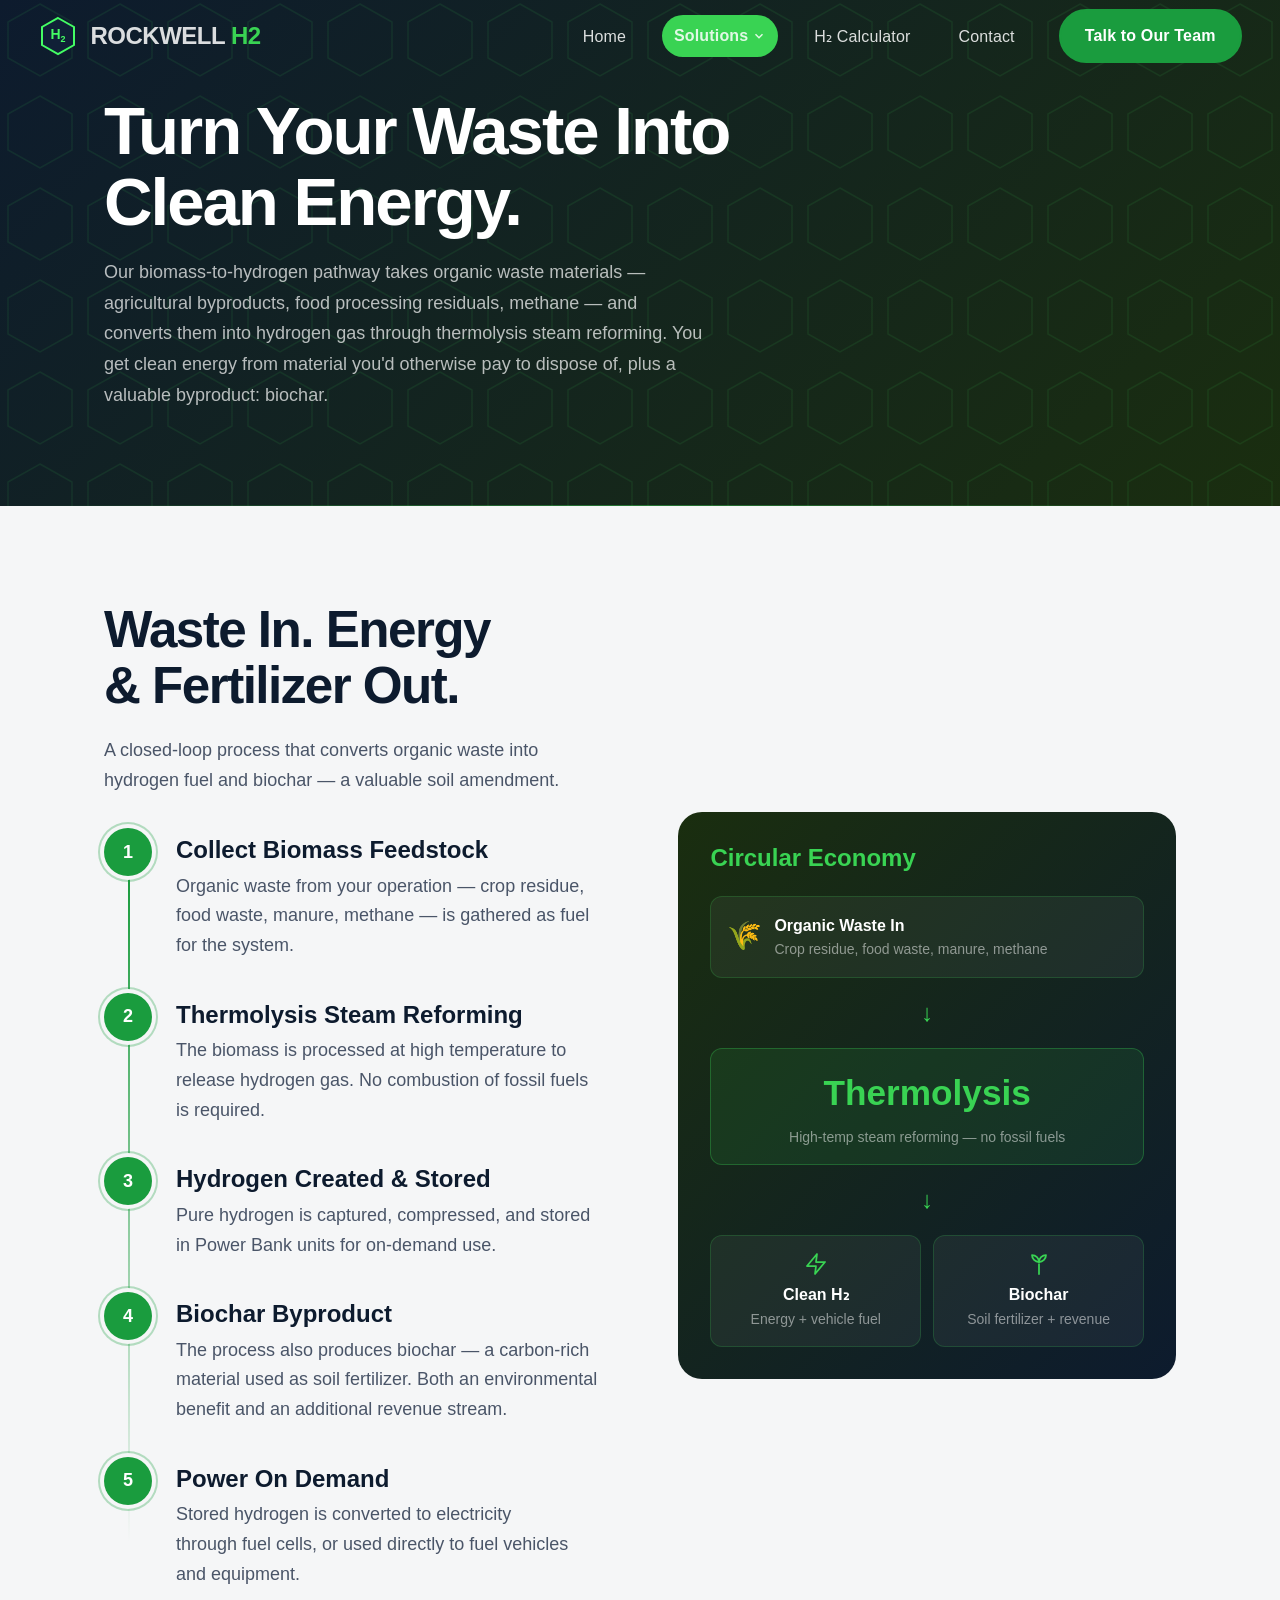
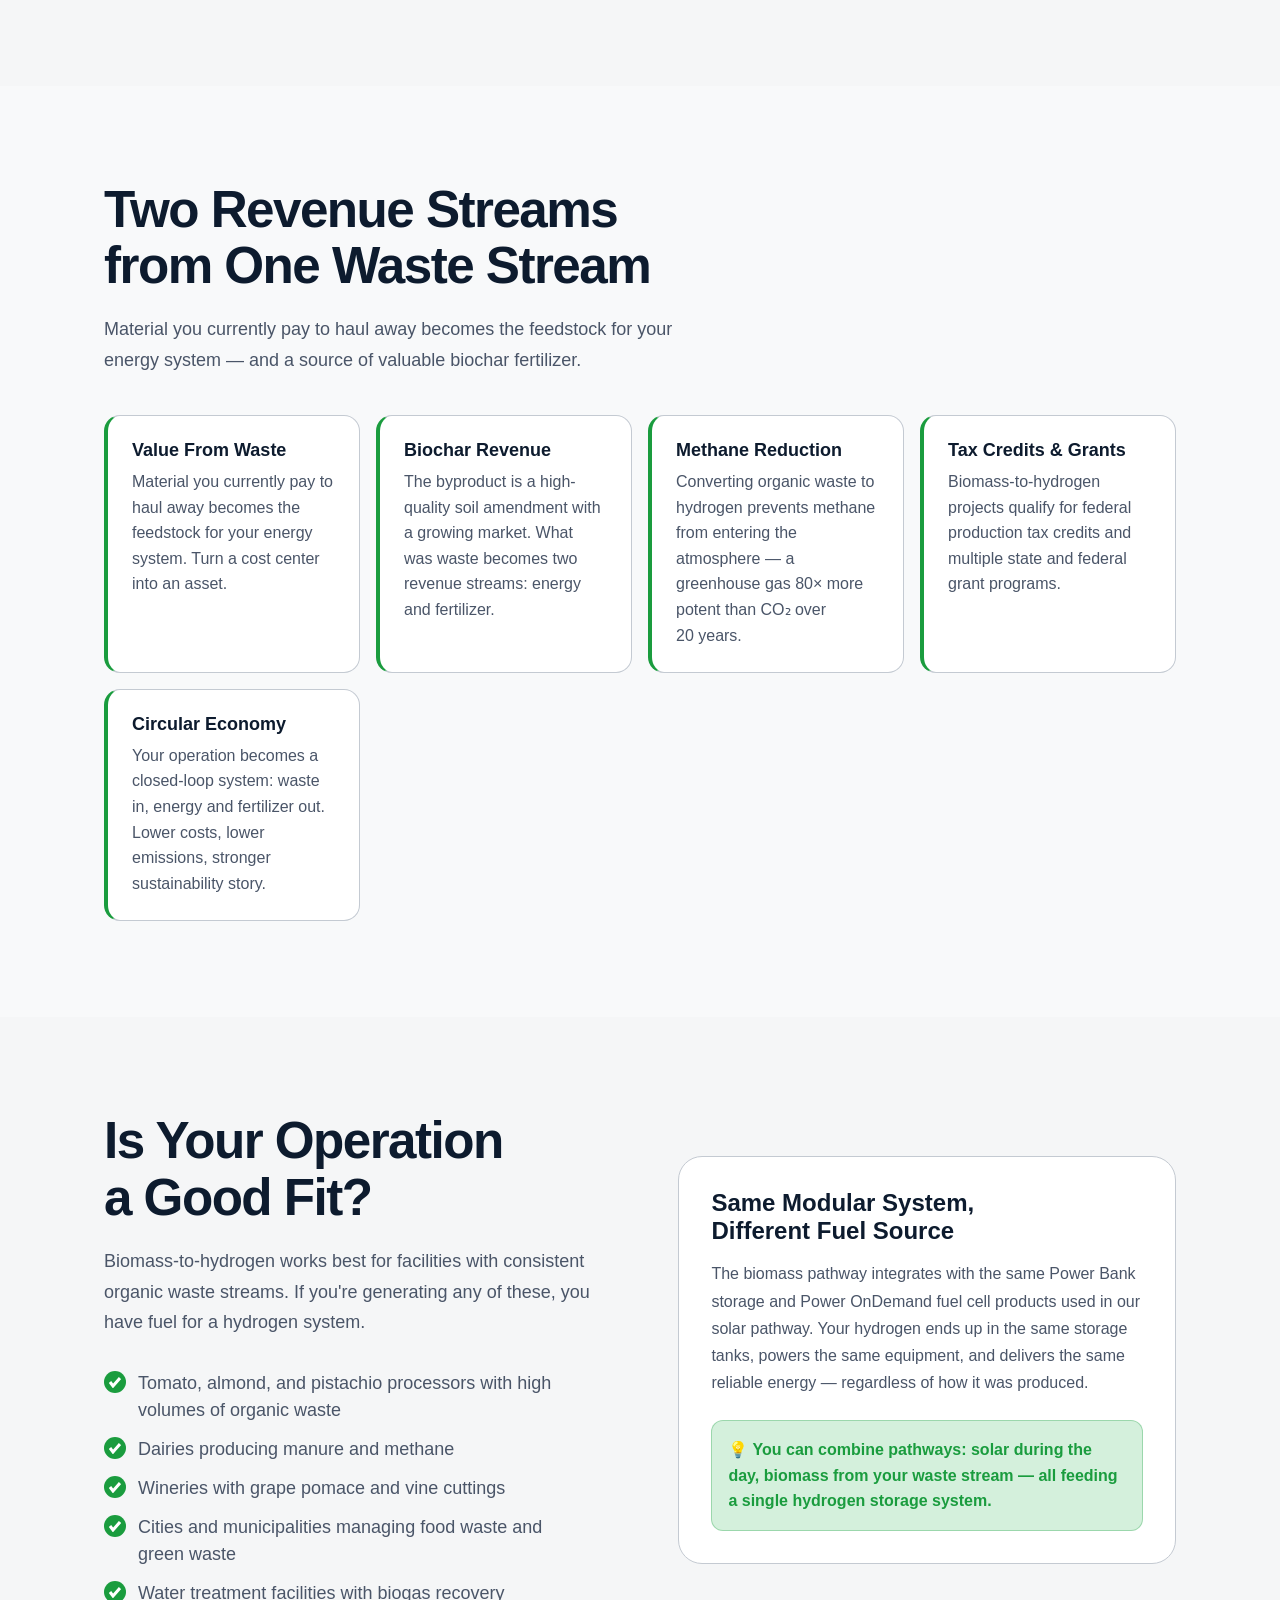
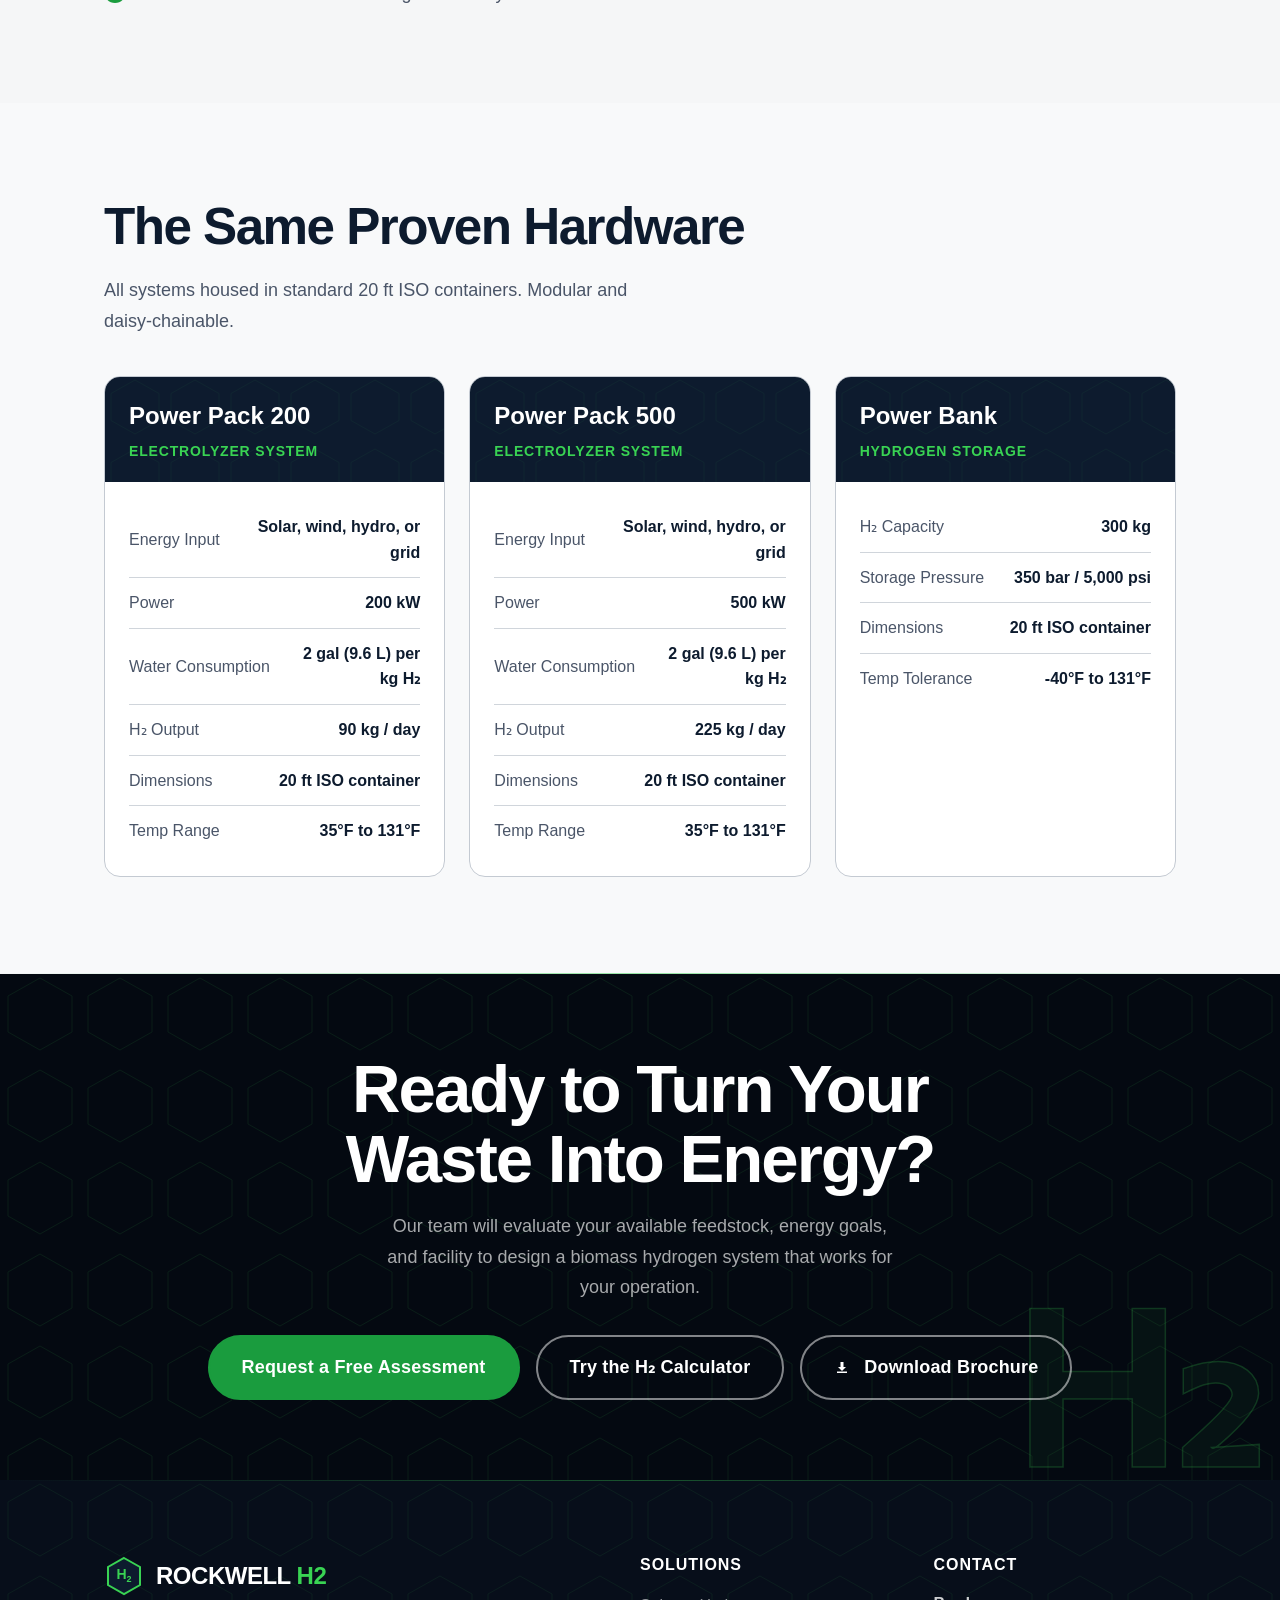
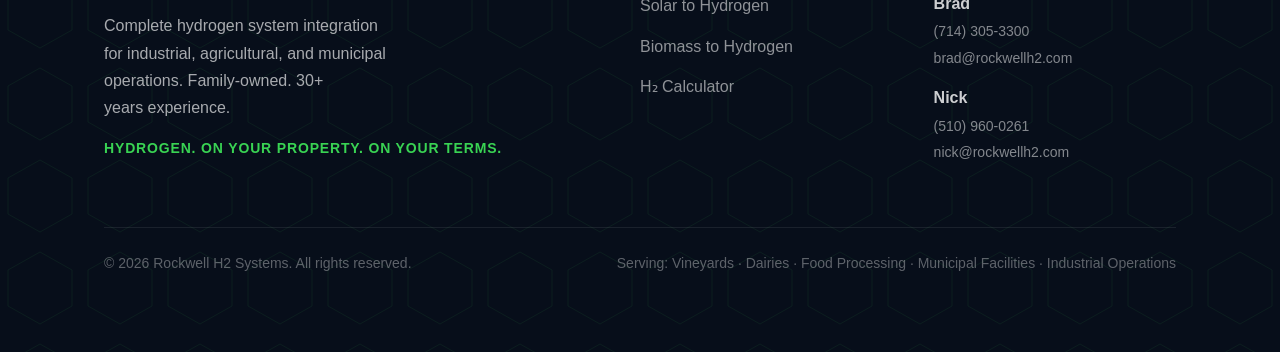
==== commit 89d1c810: "feat: blended section background images, replace nav modal buttons with contact links - Add rockwell" ====
--- a/biomass.html
+++ b/biomass.html
@@ -59,7 +59,7 @@
       <button class="theme-toggle" data-theme-toggle aria-label="Switch to dark mode">
         <svg width="18" height="18" viewBox="0 0 24 24" fill="none" stroke="currentColor" stroke-width="2"><circle cx="12" cy="12" r="5"/><path d="M12 1v2M12 21v2M4.22 4.22l1.42 1.42M18.36 18.36l1.42 1.42M1 12h2M21 12h2M4.22 19.78l1.42-1.42M18.36 5.64l1.42-1.42"/></svg>
       </button>
-      <button class="btn btn-primary" data-open-modal="contact-modal">Talk to Our Team</button>
+      <a href="./contact.html" class="btn btn-primary">Talk to Our Team</a>
     </div>
     <button class="nav-hamburger" id="hamburger" aria-label="Open menu" aria-expanded="false">
       <svg width="24" height="24" viewBox="0 0 24 24" fill="none" stroke="currentColor" stroke-width="2"><path d="M3 12h18M3 6h18M3 18h18"/></svg>
@@ -86,7 +86,7 @@
   <a href="./calculator.html">H&#8322; Calculator</a>
   <a href="./contact.html">Contact</a>
   <div style="margin-top: auto; padding-top: 2rem; display: flex; justify-content: center;">
-    <button class="btn btn-primary btn-lg" style="width: 80%; justify-content:center; text-align: center;" data-open-modal="contact-modal">Talk to Our Team</button>
+    <a href="./contact.html" class="btn btn-primary btn-lg" style="width: 80%; justify-content:center; text-align: center;">Talk to Our Team</a>
   </div>
 </div>
 
@@ -438,16 +438,6 @@
           <li><a href="./solar.html">Solar to Hydrogen</a></li>
           <li><a href="./biomass.html">Biomass to Hydrogen</a></li>
           <li><a href="./calculator.html">H₂ Calculator</a></li>
-        </ul>
-      </div>
-      <div>
-        <h4 class="footer-col-title">Industries</h4>
-        <ul class="footer-links" role="list">
-          <li><a href="./industries.html#food">Food Processing</a></li>
-          <li><a href="./industries.html#winery">Wineries &amp; Vineyards</a></li>
-          <li><a href="./industries.html#water">Water Treatment</a></li>
-          <li><a href="./industries.html#municipal">Municipal</a></li>
-          <li><a href="./industries.html#fleet">Transportation</a></li>
         </ul>
       </div>
       <div>
--- a/style.css
+++ b/style.css
@@ -697,7 +697,8 @@
    ============================================================ */
 .hero {
   position: relative;
-  min-height: calc(100vh - 72px);
+  height: 100vh;
+  min-height: 0;
   display: flex;
   align-items: stretch;
   overflow: hidden;
@@ -929,7 +930,7 @@
     display: flex;
     flex-direction: column;
     justify-content: flex-end;
-    min-height: calc(100vh - 72px);
+    min-height: 100vh;
     padding-block: clamp(2rem, 5vh, 4rem);
   }
 
@@ -2092,7 +2093,7 @@
   position: relative;
   z-index: 1;
   display: grid;
-  grid-template-columns: 2fr 1fr 1fr 1fr;
+  grid-template-columns: 2fr 1fr 1fr;
   gap: clamp(var(--space-8), 4vw, var(--space-16));
   margin-bottom: var(--space-12);
 }
@@ -2811,6 +2812,102 @@
 
 
 /* ============================================================
+   DESKTOP PHOTO ACCENTS
+   Subtle imagery for sections that are text-only on desktop
+   ============================================================ */
+
+/* ==========================================================
+   SECTION BACKGROUND IMAGES (desktop only)
+   Subtle photographic texture blended into section backgrounds
+   via ::after pseudo-elements for full layering control.
+   ========================================================== */
+
+/* --- Modular section: hydrogen.png (dark navy base) --- */
+.modular-section {
+  position: relative;
+  overflow: hidden;
+}
+
+.modular-section::after {
+  content: "";
+  position: absolute;
+  inset: -20px;
+  background: url("./rockwellfacility.png") center 60% / cover no-repeat;
+  opacity: 0.18;
+  mix-blend-mode: lighten;
+  filter: blur(6px);
+  pointer-events: none;
+  z-index: 0;
+}
+
+.modular-section > * {
+  position: relative;
+  z-index: 1;
+}
+
+/* --- Products section: hydro-forklift.png (light base) --- */
+.products-section {
+  position: relative;
+  overflow: hidden;
+}
+
+.products-section::after {
+  content: "";
+  position: absolute;
+  inset: -20px;
+  background:
+    linear-gradient(
+      to bottom,
+      var(--color-bg) 0%,
+      rgba(255, 255, 255, 0) 20%,
+      rgba(255, 255, 255, 0) 80%,
+      var(--color-bg) 100%
+    ),
+    url("./hydro-forklift.png") center / cover no-repeat;
+  opacity: 0.14;
+  mix-blend-mode: multiply;
+  filter: blur(6px);
+  pointer-events: none;
+  z-index: 0;
+}
+
+.products-section > * {
+  position: relative;
+  z-index: 1;
+}
+
+/* --- Industries section: i3.jpeg (light surface base) --- */
+.industries-list-section {
+  position: relative;
+  overflow: hidden;
+}
+
+.industries-list-section::after {
+  content: "";
+  position: absolute;
+  inset: -20px;
+  background:
+    linear-gradient(
+      to bottom,
+      var(--color-surface-2) 0%,
+      rgba(255, 255, 255, 0) 15%,
+      rgba(255, 255, 255, 0) 85%,
+      var(--color-surface-2) 100%
+    ),
+    url("./HydrogenForklift.png") center 30% / cover no-repeat;
+  opacity: 0.14;
+  mix-blend-mode: multiply;
+  filter: blur(6px);
+  pointer-events: none;
+  z-index: 0;
+}
+
+.industries-list-section > * {
+  position: relative;
+  z-index: 1;
+}
+
+/* ============================================================
    HERO SPLIT LAYOUT
    ============================================================ */
 .hero-content--split {
@@ -2818,7 +2915,7 @@
   grid-template-columns: 1fr 1fr;
   gap: var(--space-16);
   align-items: center;
-  min-height: calc(100vh - 64px);
+  min-height: 100vh;
   padding-block: var(--space-16);
 }
 
@@ -3793,6 +3890,13 @@
     display: none !important;
   }
 
+  /* Hide section background images on mobile */
+  .modular-section::after,
+  .products-section::after,
+  .industries-list-section::after {
+    display: none;
+  }
+
   /* --- GLOBAL --- */
   body {
     overflow-x: hidden;
@@ -3841,58 +3945,78 @@
     background:
       linear-gradient(to bottom,
         rgba(13, 27, 0, 0) 0%,
+        rgba(13, 27, 46, 0.55) 40%,
         #1a3d59 100%) !important;
   }
 
   .hero {
-    min-height: 100svh;
-    align-items: center !important;
+    height: 100svh;
+    min-height: 0;
+    align-items: stretch !important;
   }
 
   .hero-content {
-    padding: clamp(64px, 12vh, 140px) 20px var(--space-4) !important;
+    display: flex !important;
+    flex-direction: column !important;
+    justify-content: flex-end !important;
+    padding: 72px 20px env(safe-area-inset-bottom, 16px) !important;
     width: 100% !important;
-    max-width: 680px !important;
-    margin-inline: 0 auto !important;
+    max-width: none !important;
+    margin-inline: 0 !important;
+    height: 100%;
+  }
+
+  /* Flexible spacer — absorbs extra height on tall phones,
+     collapses on short ones so content never overflows */
+  .hero-left::before {
+    content: "";
+    flex: 1 1 clamp(0px, 12vh, 140px);
+  }
+
+  .hero-left {
+    display: flex;
+    flex-direction: column;
+    gap: 0;
+    padding-inline: 0;
+    flex: 1;
   }
 
   .hero-left h1 {
-    font-size: clamp(2.4rem, 10vw, 4.5rem);
+    font-size: clamp(3.1rem, 12.5vw, 4.9rem);
     line-height: 1.05;
     letter-spacing: -0.03em;
     max-width: none;
-    margin-bottom: clamp(12px, 3vh, 24px) !important;
+    margin-bottom: clamp(10px, 1.8vh, 18px) !important;
   }
 
   .hero-sub {
-    font-size: clamp(0.95rem, 2.5vw, 1.25rem);
+    font-size: clamp(0.9rem, 2.2vw, 1.1rem);
     max-width: 100%;
-    margin-bottom: clamp(16px, 4vh, 36px);
+    margin-bottom: clamp(16px, 3vh, 24px);
     color: rgba(255, 255, 255, 0.85);
-    line-height: 1.5;
+    line-height: 1.45;
   }
 
   .hero-actions {
     display: flex;
-    flex-wrap: wrap;
-    flex-direction: row;
+    flex-direction: column;
     align-items: stretch;
-    gap: clamp(10px, 2vw, 20px);
-    margin-bottom: clamp(20px, 4vh, 40px);
+    gap: 10px;
+    margin-bottom: clamp(14px, 2.5vh, 20px);
   }
 
   .hero-actions .btn {
     text-align: center;
     justify-content: center;
-    padding: clamp(14px, 2vh, 20px) 24px;
-    font-size: clamp(1rem, 2vw, 1.15rem);
+    padding: 14px 24px;
+    font-size: 1rem;
     border-radius: var(--radius-full);
-    flex: 1 1 240px;
+    width: 100%;
   }
 
   .hero-trust-row {
-    gap: 8px 16px;
-    margin-bottom: clamp(20px, 4vh, 40px);
+    gap: 6px 14px;
+    margin-bottom: 0;
   }
 
   .hero-trust-sep {
@@ -3900,37 +4024,42 @@
   }
 
   .hero-trust-item {
-    font-size: clamp(0.7rem, 1.5vw, 0.85rem);
+    font-size: clamp(0.7rem, 1.5vw, 0.82rem);
     color: rgba(255, 255, 255, 0.7);
   }
 
-  /* Premium 2×2 stat grid for mobile */
+  /* Compact full-width stat strip on mobile */
   .hero-stats {
     display: grid !important;
-    grid-template-columns: 1fr 1fr;
-    gap: clamp(10px, 2vw, 16px);
-    flex-wrap: unset;
-    border-top: 1px solid rgba(255, 255, 255, 0.1) !important;
-    padding-top: clamp(16px, 4vh, 40px);
-    margin-top: 0;
-  }
-
-  .hero-stats>div {
-    background: linear-gradient(135deg, rgba(255, 255, 255, 0.08) 0%, rgba(255, 255, 255, 0.02) 100%);
-    border: 1px solid rgba(255, 255, 255, 0.12);
-    border-radius: 12px;
-    padding: clamp(14px, 2.5vh, 20px) clamp(12px, 2.5vw, 20px);
-    backdrop-filter: blur(12px);
-    -webkit-backdrop-filter: blur(12px);
-    box-shadow: 0 4px 12px rgba(0, 0, 0, 0.2), inset 0 1px 0 rgba(255, 255, 255, 0.1);
-    white-space: normal;
+    grid-template-columns: repeat(4, 1fr);
+    gap: 0;
+    border-top: 1px solid rgba(255, 255, 255, 0.12) !important;
+    padding: clamp(10px, 1.8vh, 16px) 12px clamp(8px, 1.2vh, 12px) !important;
+    margin: clamp(14px, 2.5vh, 24px) -20px 0 !important;
+    width: calc(100% + 40px);
+    border-radius: 0 !important;
+  }
+
+  .hero-stats > div {
+    background: none !important;
+    border: none !important;
+    border-radius: 0 !important;
+    padding: 6px 4px !important;
+    backdrop-filter: none !important;
+    -webkit-backdrop-filter: none !important;
+    box-shadow: none !important;
+    text-align: center;
     display: flex;
     flex-direction: column;
-    justify-content: flex-start;
+    align-items: center;
+  }
+
+  .hero-stats > div + div {
+    border-left: 1px solid rgba(255, 255, 255, 0.1);
   }
 
   .hero-stat-value {
-    font-size: clamp(1.4rem, 4vw, 2rem);
+    font-size: clamp(1.1rem, 4.5vw, 1.5rem);
     font-weight: 800;
     color: var(--color-accent);
     margin-bottom: 2px;
@@ -3938,10 +4067,10 @@
   }
 
   .hero-stat-label {
-    font-size: clamp(0.65rem, 1.5vw, 0.8rem);
-    color: rgba(255, 255, 255, 0.65);
+    font-size: clamp(0.55rem, 1.4vw, 0.7rem);
+    color: rgba(255, 255, 255, 0.55);
     text-transform: uppercase;
-    letter-spacing: 0.08em;
+    letter-spacing: 0.04em;
     font-family: var(--font-body);
     font-weight: 600;
   }
@@ -4058,7 +4187,7 @@
 
   /* --- MODULAR SECTION --- */
   .modular-section {
-    padding: 40px 20px;
+    padding: 60px 20px;
   }
 
   .modular-inner {
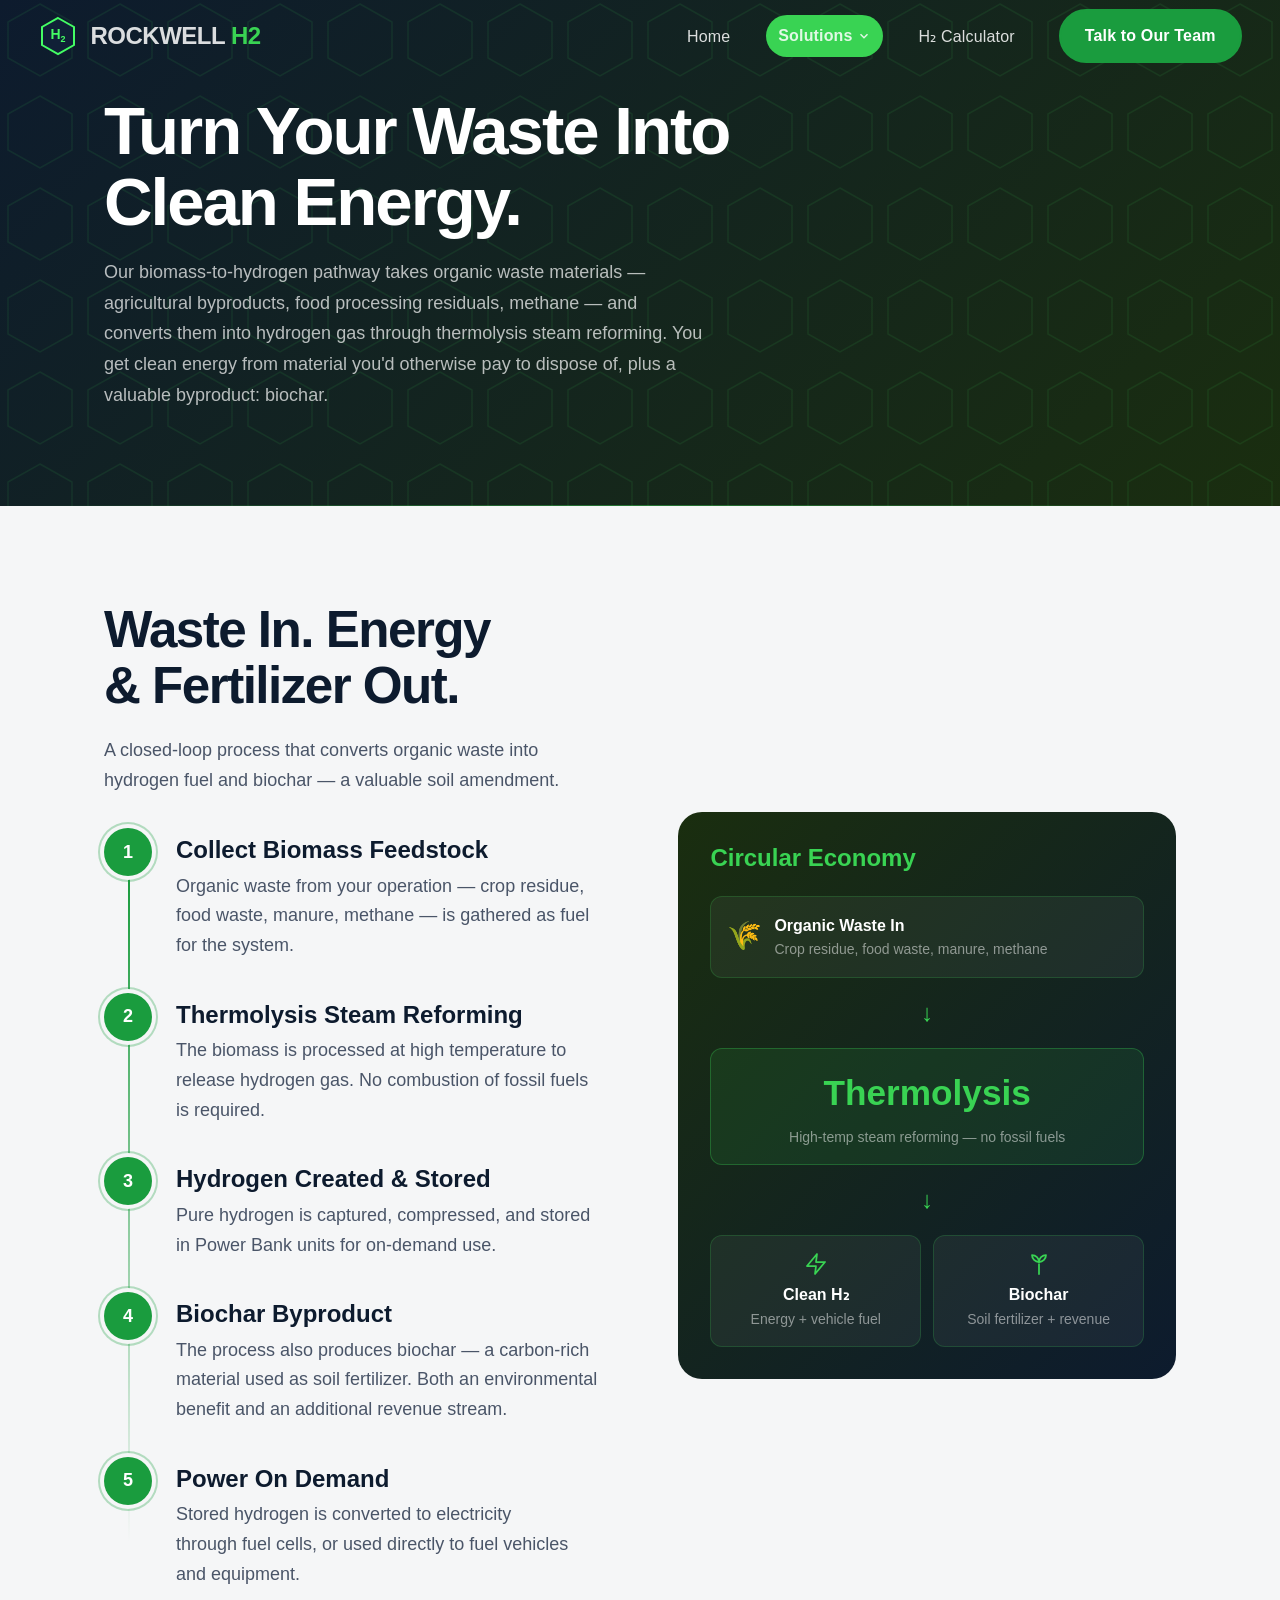
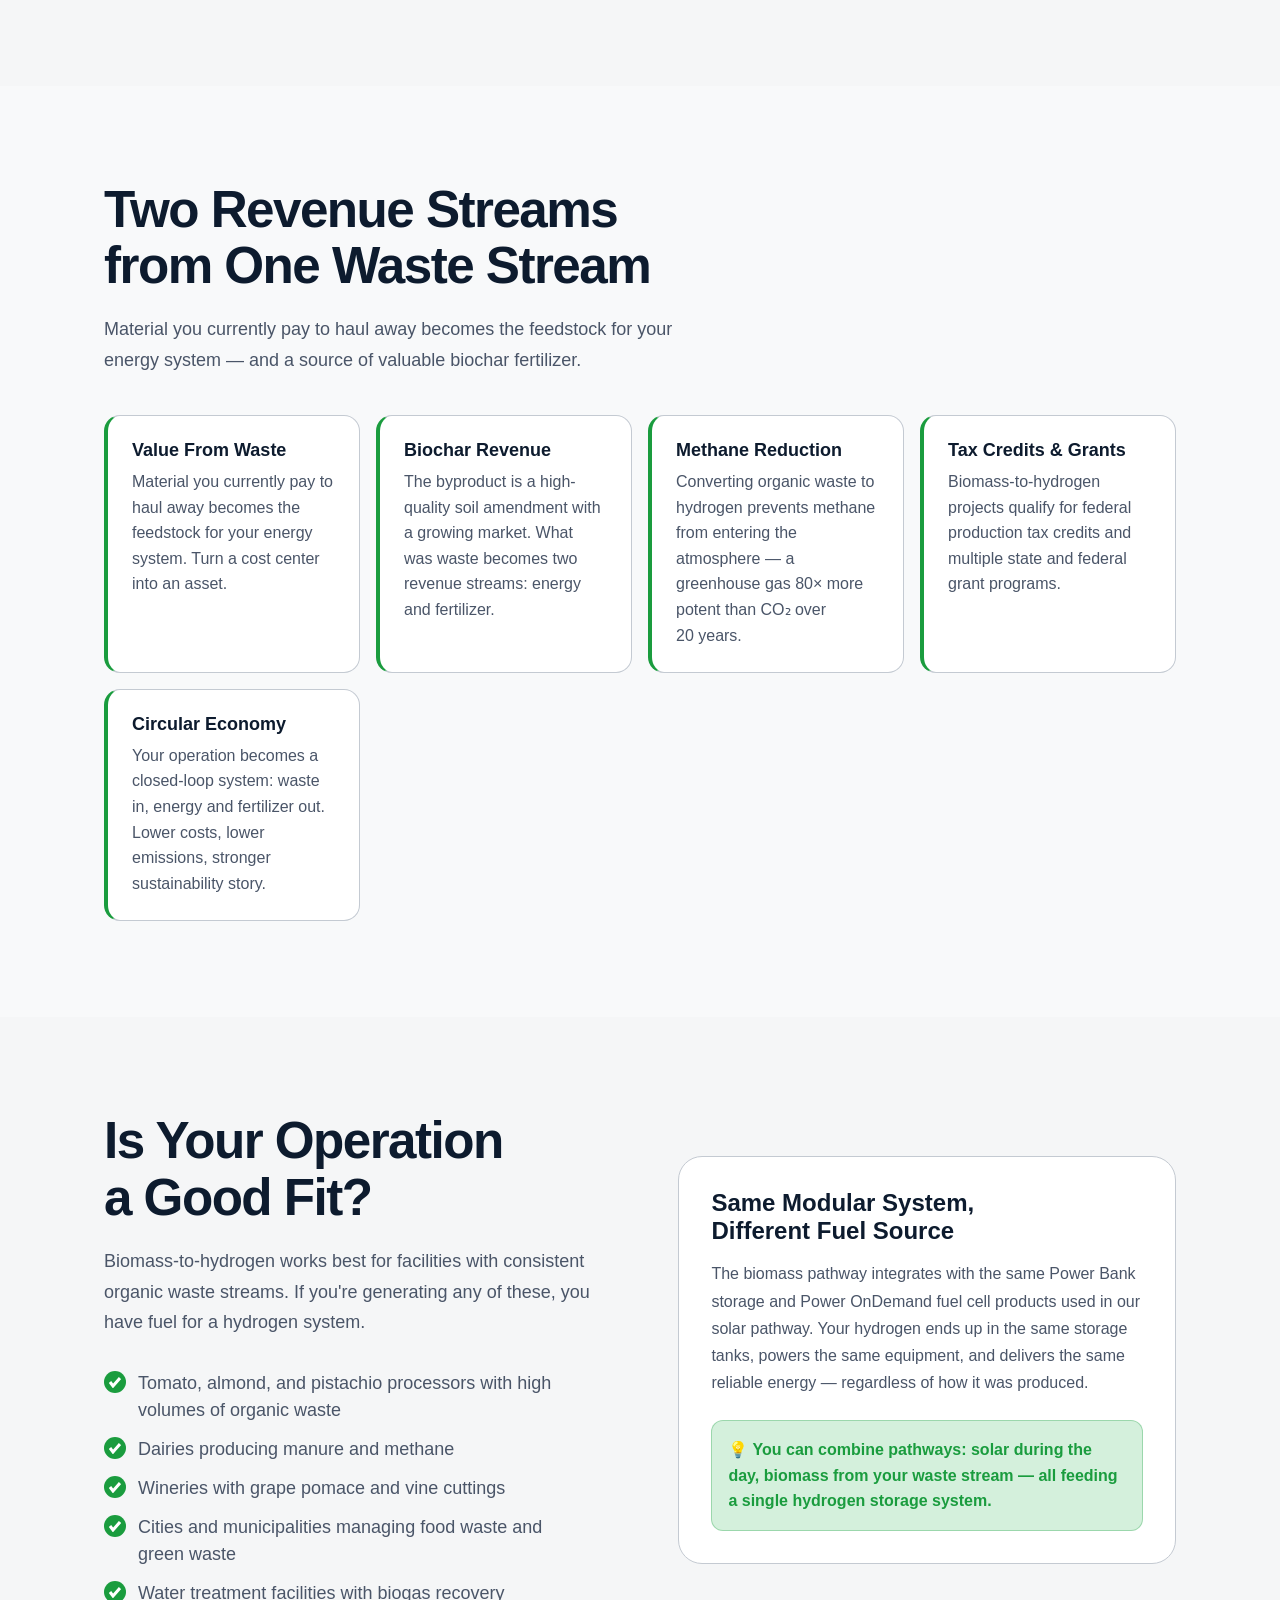
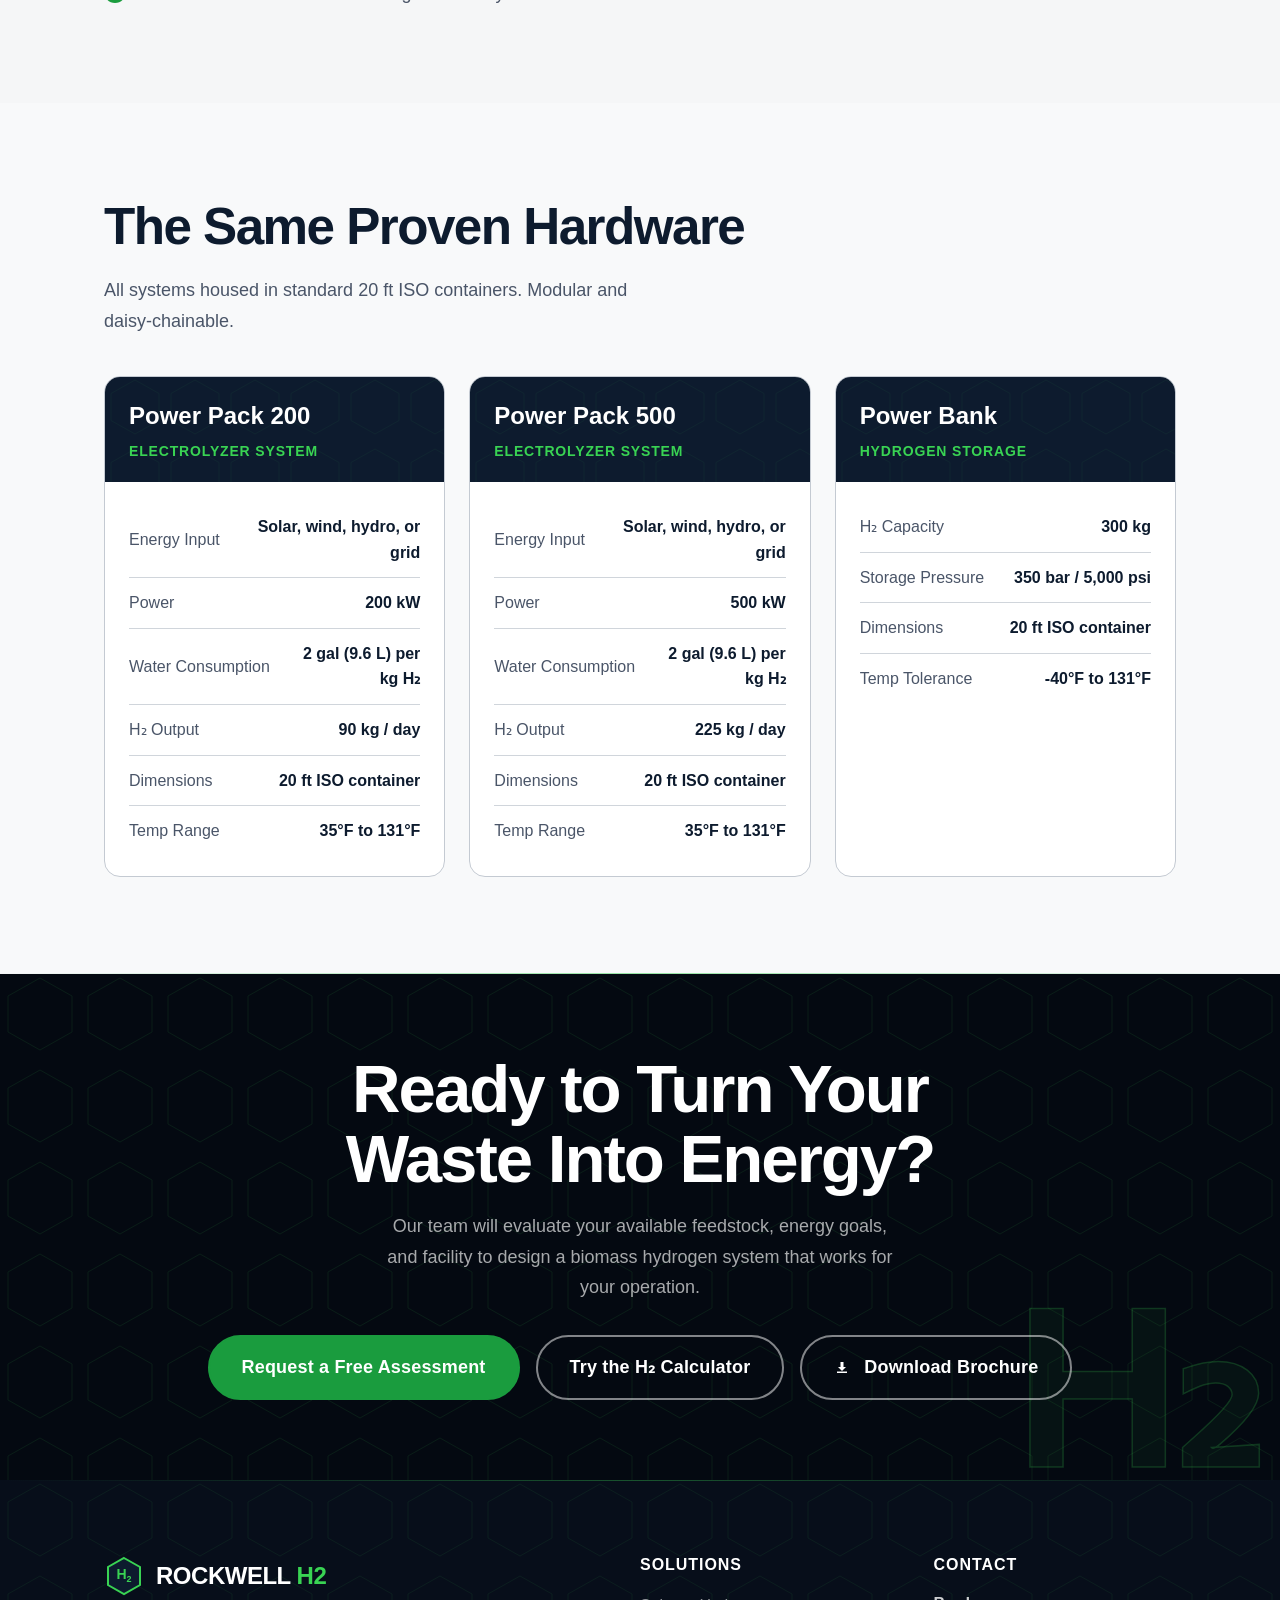
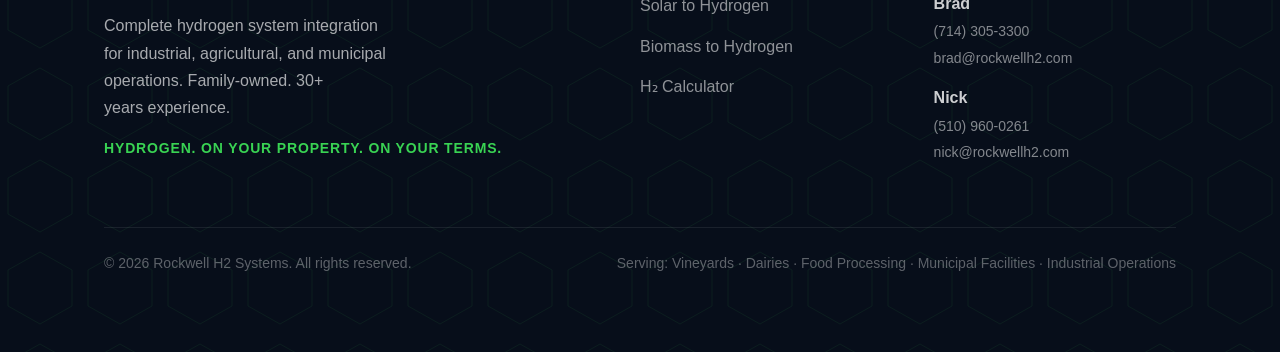
==== commit 5e67a58a: "fix: remove duplicate Contact nav link — Talk to Our Team already links to contact page Co-Authored-" ====
--- a/biomass.html
+++ b/biomass.html
@@ -53,7 +53,6 @@
         </div>
       </li>
       <li><a href="./calculator.html">H&#8322; Calculator</a></li>
-      <li><a href="./contact.html">Contact</a></li>
     </ul>
     <div class="nav-right">
       <button class="theme-toggle" data-theme-toggle aria-label="Switch to dark mode">
@@ -84,7 +83,6 @@
   <a href="./solar.html">Solar to Hydrogen</a>
   <a href="./biomass.html">Biomass to Hydrogen</a>
   <a href="./calculator.html">H&#8322; Calculator</a>
-  <a href="./contact.html">Contact</a>
   <div style="margin-top: auto; padding-top: 2rem; display: flex; justify-content: center;">
     <a href="./contact.html" class="btn btn-primary btn-lg" style="width: 80%; justify-content:center; text-align: center;">Talk to Our Team</a>
   </div>
